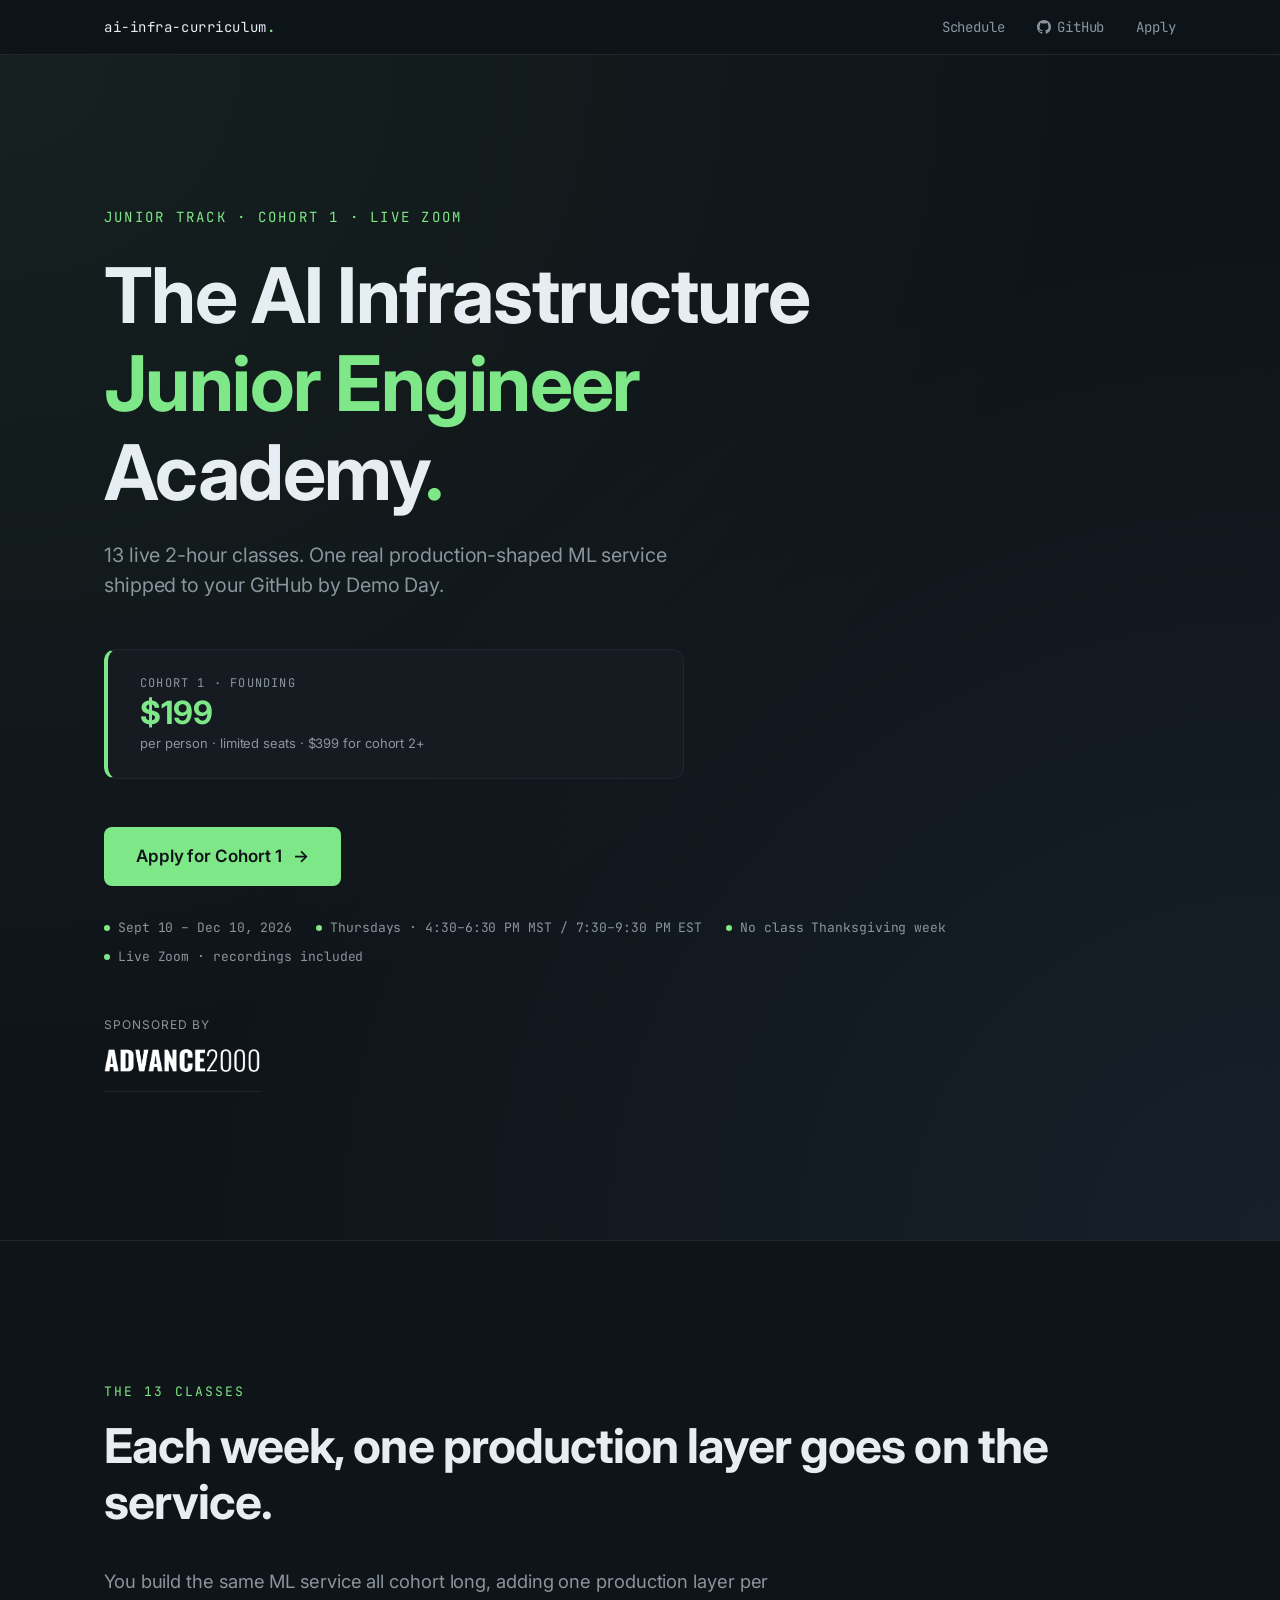
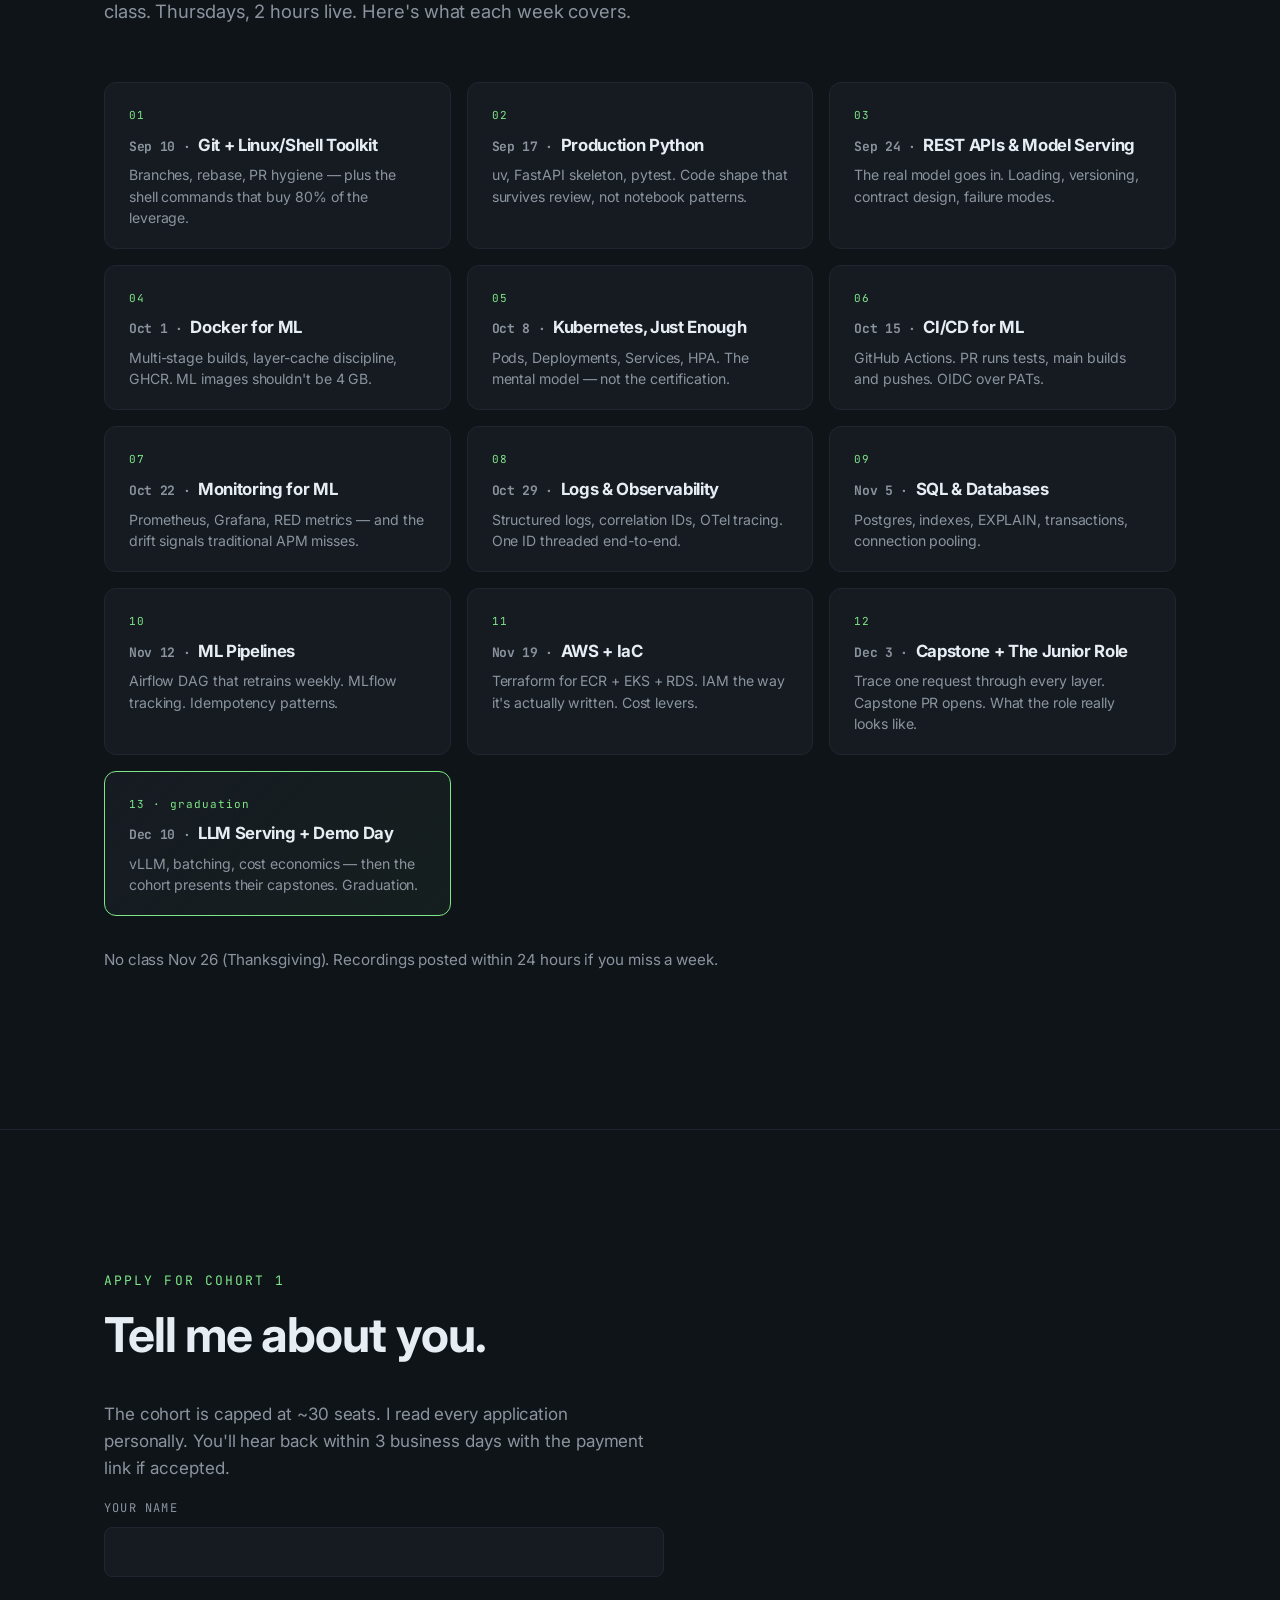
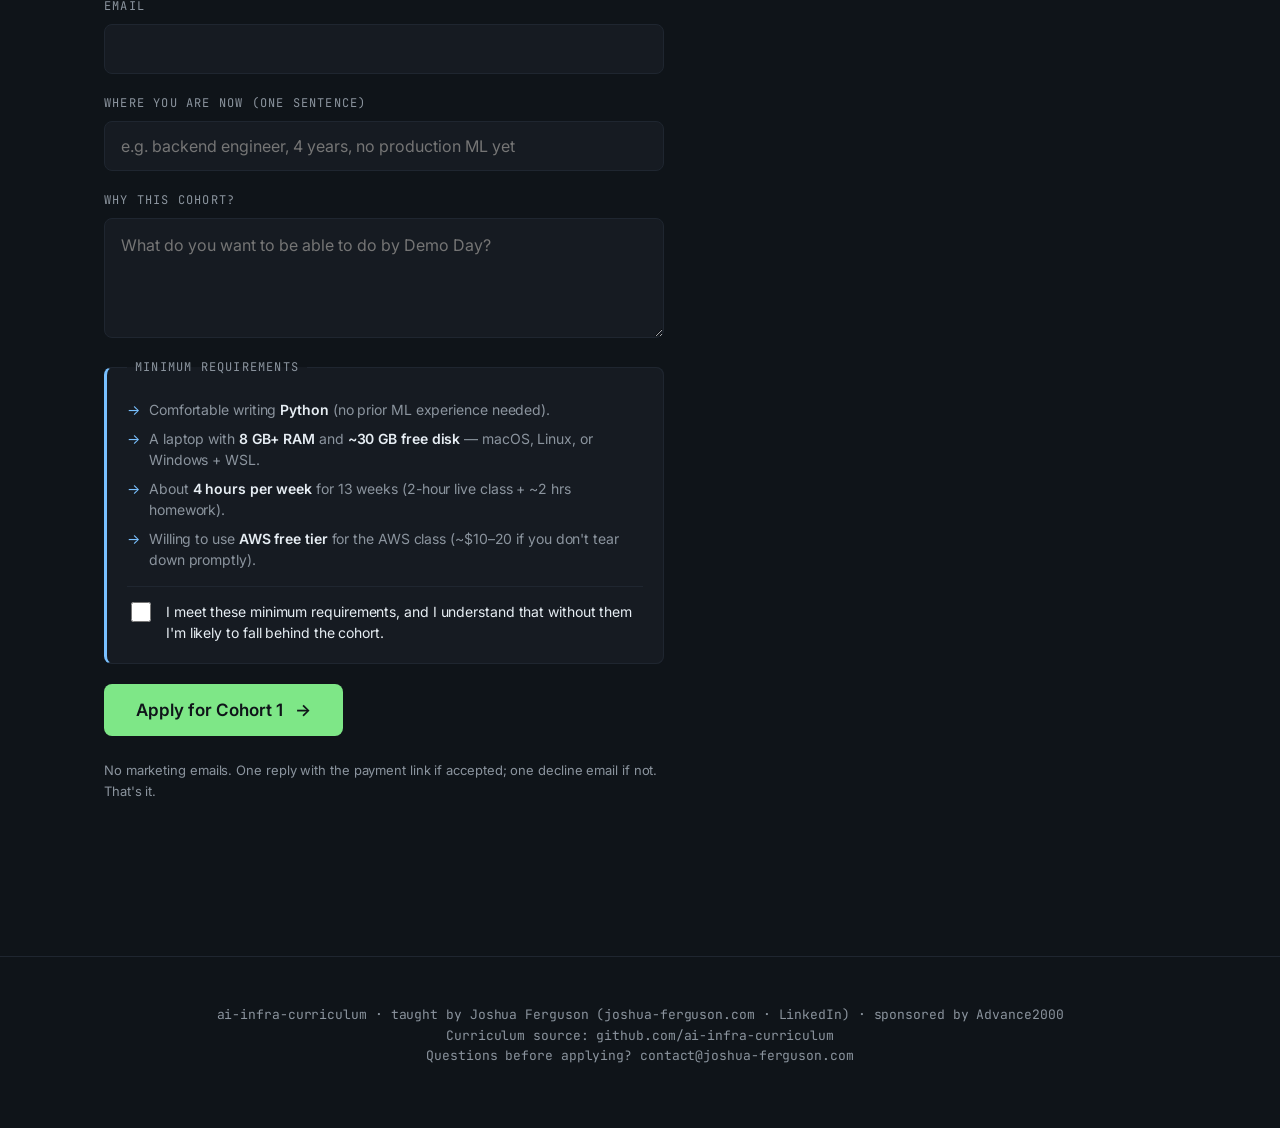
==== index.html @ 1ce3f4ba "feat(site): dedicate the site to Cohort 1 — 13 classes, Advance2000 sponsorship The cohort changed s" ====
<!doctype html>
<html lang="en">
<head>
<meta charset="utf-8">
<meta name="viewport" content="width=device-width, initial-scale=1">
<title>AI Infrastructure Academy — Junior Track — 13-class live cohort</title>
<meta name="description" content="13 live 2-hour classes, Sept 10 – Dec 10, 2026. Ship a real production-shaped ML service. Sponsored by Advance2000. $199 per person.">
<meta property="og:title" content="AI Infrastructure Academy — Junior Track">
<meta property="og:description" content="13 live 2-hour classes, Thursdays Sept 10 – Dec 10, 2026. One real production-shaped ML service shipped by Demo Day. Sponsored by Advance2000. $199.">
<meta property="og:type" content="website">
<meta name="twitter:card" content="summary_large_image">
<link rel="preconnect" href="https://fonts.googleapis.com">
<link rel="preconnect" href="https://fonts.gstatic.com" crossorigin>
<link rel="stylesheet" href="https://fonts.googleapis.com/css2?family=Inter:wght@400;500;600;700&family=JetBrains+Mono:wght@400;500&display=swap">
<link rel="stylesheet" href="styles.css">
</head>
<body>

<nav class="nav" aria-label="Main navigation">
  <div class="nav__inner">
    <a class="nav__brand" href="/">ai-infra-curriculum<strong>.</strong></a>
    <div class="nav__links">
      <a href="#curriculum">Schedule</a>
      <a class="nav__github" href="https://github.com/ai-infra-curriculum" target="_blank" rel="noopener" aria-label="AI Infrastructure Curriculum on GitHub">
        <svg viewBox="0 0 16 16" width="14" height="14" fill="currentColor" aria-hidden="true"><path d="M8 0C3.58 0 0 3.58 0 8c0 3.54 2.29 6.53 5.47 7.59.4.07.55-.17.55-.38 0-.19-.01-.82-.01-1.49-2.01.37-2.53-.49-2.69-.94-.09-.23-.48-.94-.82-1.13-.28-.15-.68-.52-.01-.53.63-.01 1.08.58 1.23.82.72 1.21 1.87.87 2.33.66.07-.52.28-.87.51-1.07-1.78-.2-3.64-.89-3.64-3.95 0-.87.31-1.59.82-2.15-.08-.2-.36-1.02.08-2.12 0 0 .67-.21 2.2.82.64-.18 1.32-.27 2-.27.68 0 1.36.09 2 .27 1.53-1.04 2.2-.82 2.2-.82.44 1.1.16 1.92.08 2.12.51.56.82 1.27.82 2.15 0 3.07-1.87 3.75-3.65 3.95.29.25.54.73.54 1.48 0 1.07-.01 1.93-.01 2.2 0 .21.15.46.55.38A8.013 8.013 0 0 0 16 8c0-4.42-3.58-8-8-8z"/></svg>
        GitHub
      </a>
      <a href="#apply">Apply</a>
    </div>
  </div>
</nav>

<main>

<!-- HERO -->
<header class="hero">
  <div class="wrap">
    <div class="hero__eyebrow">Junior Track · Cohort 1 · Live Zoom</div>
    <h1>The AI&nbsp;Infrastructure <span class="accent">Junior&nbsp;Engineer</span> Academy<span class="period">.</span></h1>
    <p class="hero__sub">
      13 live 2-hour classes. One real production-shaped ML service shipped to your
      GitHub by Demo Day.
    </p>

    <div class="hero__price">
      <div>
        <span class="label">Cohort 1 · Founding</span>
        <span class="amount founding">$199</span>
        <span class="note">per person · limited seats · $399 for cohort 2+</span>
      </div>
    </div>

    <a href="#apply" class="hero__cta">
      Apply for Cohort 1
      <span class="arrow">→</span>
    </a>

    <div class="hero__meta">
      <span><span class="dot"></span>Sept 10 – Dec 10, 2026</span>
      <span><span class="dot"></span>Thursdays · 4:30–6:30 PM MST / 7:30–9:30 PM EST</span>
      <span><span class="dot"></span>No class Thanksgiving week</span>
      <span><span class="dot"></span>Live Zoom · recordings included</span>
    </div>

    <p style="margin-top: 48px;">
      <span style="display: block; color: var(--c-ink-dim); font-size: 12px; letter-spacing: 0.08em; text-transform: uppercase; margin-bottom: 12px;">Sponsored by</span>
      <a href="https://www.advance2000.com/" target="_blank" rel="noopener" aria-label="Advance2000">
        <img src="assets/advance2000-logo-white.png" alt="Advance2000" width="217" height="56" loading="eager" style="height: 40px; width: auto;">
      </a>
    </p>
  </div>
</header>

<!-- SCHEDULE / CURRICULUM TEASER -->
<section class="curriculum" id="curriculum">
  <div class="wrap">
    <div class="section__eyebrow">The 13 classes</div>
    <h2>Each week, one production layer goes on the service.</h2>
    <p class="section__lede">
      You build the same ML service all cohort long, adding one production layer per
      class. Thursdays, 2 hours live. Here's what each week covers.
    </p>

    <div class="curriculum__grid">
      <article class="session">
        <h3><span style="color: var(--c-ink-dim); font-family: var(--f-mono); font-size: 13px;">Sep 10 · </span>Git + Linux/Shell Toolkit</h3>
        <p>Branches, rebase, PR hygiene — plus the shell commands that buy 80% of the leverage.</p>
      </article>
      <article class="session">
        <h3><span style="color: var(--c-ink-dim); font-family: var(--f-mono); font-size: 13px;">Sep 17 · </span>Production Python</h3>
        <p>uv, FastAPI skeleton, pytest. Code shape that survives review, not notebook patterns.</p>
      </article>
      <article class="session">
        <h3><span style="color: var(--c-ink-dim); font-family: var(--f-mono); font-size: 13px;">Sep 24 · </span>REST APIs &amp; Model Serving</h3>
        <p>The real model goes in. Loading, versioning, contract design, failure modes.</p>
      </article>
      <article class="session">
        <h3><span style="color: var(--c-ink-dim); font-family: var(--f-mono); font-size: 13px;">Oct 1 · </span>Docker for ML</h3>
        <p>Multi-stage builds, layer-cache discipline, GHCR. ML images shouldn't be 4 GB.</p>
      </article>
      <article class="session">
        <h3><span style="color: var(--c-ink-dim); font-family: var(--f-mono); font-size: 13px;">Oct 8 · </span>Kubernetes, Just Enough</h3>
        <p>Pods, Deployments, Services, HPA. The mental model — not the certification.</p>
      </article>
      <article class="session">
        <h3><span style="color: var(--c-ink-dim); font-family: var(--f-mono); font-size: 13px;">Oct 15 · </span>CI/CD for ML</h3>
        <p>GitHub Actions. PR runs tests, main builds and pushes. OIDC over PATs.</p>
      </article>
      <article class="session">
        <h3><span style="color: var(--c-ink-dim); font-family: var(--f-mono); font-size: 13px;">Oct 22 · </span>Monitoring for ML</h3>
        <p>Prometheus, Grafana, RED metrics — and the drift signals traditional APM misses.</p>
      </article>
      <article class="session">
        <h3><span style="color: var(--c-ink-dim); font-family: var(--f-mono); font-size: 13px;">Oct 29 · </span>Logs &amp; Observability</h3>
        <p>Structured logs, correlation IDs, OTel tracing. One ID threaded end-to-end.</p>
      </article>
      <article class="session">
        <h3><span style="color: var(--c-ink-dim); font-family: var(--f-mono); font-size: 13px;">Nov 5 · </span>SQL &amp; Databases</h3>
        <p>Postgres, indexes, EXPLAIN, transactions, connection pooling.</p>
      </article>
      <article class="session">
        <h3><span style="color: var(--c-ink-dim); font-family: var(--f-mono); font-size: 13px;">Nov 12 · </span>ML Pipelines</h3>
        <p>Airflow DAG that retrains weekly. MLflow tracking. Idempotency patterns.</p>
      </article>
      <article class="session">
        <h3><span style="color: var(--c-ink-dim); font-family: var(--f-mono); font-size: 13px;">Nov 19 · </span>AWS + IaC</h3>
        <p>Terraform for ECR + EKS + RDS. IAM the way it's actually written. Cost levers.</p>
      </article>
      <article class="session">
        <h3><span style="color: var(--c-ink-dim); font-family: var(--f-mono); font-size: 13px;">Dec 3 · </span>Capstone + The Junior Role</h3>
        <p>Trace one request through every layer. Capstone PR opens. What the role really looks like.</p>
      </article>
      <article class="session demo-day">
        <h3><span style="color: var(--c-ink-dim); font-family: var(--f-mono); font-size: 13px;">Dec 10 · </span>LLM Serving + Demo Day</h3>
        <p>vLLM, batching, cost economics — then the cohort presents their capstones. Graduation.</p>
      </article>
    </div>

    <p style="color: var(--c-ink-dim); font-size: 0.95rem; margin-top: 32px;">
      No class Nov 26 (Thanksgiving). Recordings posted within 24 hours if you miss a week.
    </p>
  </div>
</section>

<!-- APPLY / FORM -->
<section class="apply" id="apply">
  <div class="wrap">
    <div class="apply__wrap">
      <div class="section__eyebrow">Apply for Cohort 1</div>
      <h2>Tell me about you.</h2>
      <p style="color: var(--c-ink-dim); max-width: 50ch;">
        The cohort is capped at ~30 seats. I read every application personally. You'll hear back
        within 3 business days with the payment link if accepted.
      </p>

      <!--
        Submissions are collected via Formspree (form id: xrewzpay).
        They email contact@joshua-ferguson.com and appear in the Formspree
        dashboard. The script at the bottom of this page submits via AJAX so
        the applicant stays on the page and sees an inline confirmation.
        To repoint: change the form id in the action below (the part after /f/).
      -->
      <form class="form" id="apply-form"
            method="POST"
            action="https://formspree.io/f/xrewzpay"
            novalidate>
        <div class="form__group">
          <label for="name">Your name</label>
          <input type="text" id="name" name="name" required autocomplete="name">
        </div>

        <div class="form__group">
          <label for="email">Email</label>
          <input type="email" id="email" name="email" required autocomplete="email">
        </div>

        <div class="form__group">
          <label for="background">Where you are now (one sentence)</label>
          <input type="text" id="background" name="background" placeholder="e.g. backend engineer, 4 years, no production ML yet">
        </div>

        <div class="form__group">
          <label for="why">Why this cohort?</label>
          <textarea id="why" name="why" placeholder="What do you want to be able to do by Demo Day?" required></textarea>
        </div>

        <fieldset class="form__reqs">
          <legend>Minimum requirements</legend>
          <ul class="form__reqs-list">
            <li>Comfortable writing <strong>Python</strong> (no prior ML experience needed).</li>
            <li>A laptop with <strong>8&nbsp;GB+ RAM</strong> and <strong>~30&nbsp;GB free disk</strong> — macOS, Linux, or Windows&nbsp;+&nbsp;WSL.</li>
            <li>About <strong>4&nbsp;hours per week</strong> for 13 weeks (2-hour live class + ~2&nbsp;hrs homework).</li>
            <li>Willing to use <strong>AWS free tier</strong> for the AWS class (~$10–20 if you don't tear down promptly).</li>
          </ul>
          <label class="form__check" for="requirements_ack">
            <input type="checkbox" id="requirements_ack" name="requirements_ack" value="Yes — meets minimum requirements" required>
            <span>I meet these minimum requirements, and I understand that without them I'm
            likely to fall behind the cohort.</span>
          </label>
        </fieldset>

        <!-- Subject line for the notification email Formspree sends you -->
        <input type="hidden" name="_subject" value="New Cohort 1 application — ai-infra-curriculum">
        <!-- Honeypot: bots fill this; humans never see it. Formspree drops _gotcha hits. -->
        <input type="text" name="_gotcha" tabindex="-1" autocomplete="off" aria-hidden="true" class="form__hp">

        <button type="submit" id="apply-submit">
          Apply for Cohort 1
          <span class="arrow">→</span>
        </button>

        <p class="form__status" id="apply-status" role="status" aria-live="polite" hidden></p>

        <p class="form__note">
          No marketing emails. One reply with the payment link if accepted; one decline
          email if not. That's it.
        </p>
      </form>
    </div>
  </div>
</section>

</main>

<script>
  // Progressive enhancement: submit the application via fetch so the
  // applicant stays on the page. If JS is disabled, the form falls back
  // to a normal POST to Formspree (which renders its own thank-you page).
  (function () {
    var form = document.getElementById('apply-form');
    if (!form) return;

    var btn = document.getElementById('apply-submit');
    var status = document.getElementById('apply-status');
    var btnLabel = btn.firstChild; // the "Apply for Cohort 1" text node

    function showStatus(message, kind) {
      status.textContent = message;
      status.hidden = false;
      status.classList.remove('form__status--ok', 'form__status--err');
      status.classList.add(kind === 'ok' ? 'form__status--ok' : 'form__status--err');
    }

    form.addEventListener('submit', function (event) {
      // Guard against shipping with the placeholder still in place.
      if (form.action.indexOf('FORMSPREE_FORM_ID') !== -1) {
        event.preventDefault();
        showStatus('Form not configured yet — set the Formspree form ID.', 'err');
        return;
      }

      // The form carries `novalidate`, so the browser won't block invalid
      // submits on its own — we must stop them and surface the messages.
      if (!form.checkValidity()) {
        event.preventDefault();
        form.reportValidity();
        return;
      }

      event.preventDefault();
      btn.disabled = true;
      btnLabel.nodeValue = 'Sending… ';

      fetch(form.action, {
        method: 'POST',
        body: new FormData(form),
        headers: { Accept: 'application/json' }
      })
        .then(function (response) {
          if (response.ok) {
            form.reset();
            showStatus(
              'Got it — your application is in. You’ll hear back within 3 business days.',
              'ok'
            );
            btn.hidden = true;
          } else {
            return response.json().then(function (data) {
              var msg = (data && data.errors && data.errors.length)
                ? data.errors.map(function (e) { return e.message; }).join(', ')
                : 'Something went wrong. Email contact@joshua-ferguson.com instead.';
              showStatus(msg, 'err');
              btn.disabled = false;
              btnLabel.nodeValue = 'Apply for Cohort 1 ';
            });
          }
        })
        .catch(function () {
          showStatus(
            'Network error — please try again, or email contact@joshua-ferguson.com.',
            'err'
          );
          btn.disabled = false;
          btnLabel.nodeValue = 'Apply for Cohort 1 ';
        });
    });
  })();
</script>

<footer>
  <div class="wrap">
    <p>
      ai-infra-curriculum · taught by <a href="https://github.com/JoshuaAFerguson">Joshua Ferguson</a>
      (<a href="https://joshua-ferguson.com">joshua-ferguson.com</a> · <a href="https://www.linkedin.com/in/joshuaaferguson/">LinkedIn</a>)
      · sponsored by <a href="https://www.advance2000.com/" target="_blank" rel="noopener">Advance2000</a><br>
      Curriculum source: <a href="https://github.com/ai-infra-curriculum">github.com/ai-infra-curriculum</a><br>
      Questions before applying? <a href="mailto:contact@joshua-ferguson.com">contact@joshua-ferguson.com</a>
    </p>
  </div>
</footer>

</body>
</html>
---- styles.css ----
/* AI Infrastructure Academy landing page
   Dark editorial — palette/typography mirrors the slide theme. */

:root {
  --c-bg:        #0f1419;
  --c-bg-2:      #0b0f13;
  --c-surface:   #161b22;
  --c-surface-2: #1f2630;
  --c-ink:       #e6edf3;
  --c-ink-dim:   #8b949e;
  --c-accent:    #7ee787;
  --c-accent-2:  #79c0ff;
  --c-warn:      #f0883e;
  --c-rule:      #1f2630;

  --f-display: 'Inter', 'SF Pro Display', system-ui, sans-serif;
  --f-body:    'Inter', 'SF Pro Text', system-ui, sans-serif;
  --f-mono:    'JetBrains Mono', 'SF Mono', Menlo, monospace;

  --container: 1120px;
  --space-section: clamp(5rem, 4rem + 6vw, 9rem);
  --radius: 12px;
}

* {
  box-sizing: border-box;
}

html {
  scroll-behavior: smooth;
}

body {
  margin: 0;
  background: var(--c-bg);
  color: var(--c-ink);
  font-family: var(--f-body);
  font-size: 17px;
  line-height: 1.6;
  letter-spacing: -0.005em;
  -webkit-font-smoothing: antialiased;
  text-rendering: optimizeLegibility;
}

.wrap {
  max-width: var(--container);
  margin: 0 auto;
  padding: 0 24px;
}

a {
  color: var(--c-accent-2);
  text-decoration: none;
  border-bottom: 1px solid var(--c-rule);
  transition: border-color 150ms ease;
}

a:hover { border-color: var(--c-accent-2); }

h1, h2, h3, h4 {
  font-family: var(--f-display);
  font-weight: 700;
  letter-spacing: -0.02em;
  line-height: 1.15;
  margin: 0 0 .6em;
}

h1 { font-size: clamp(2.8rem, 1.8rem + 4vw, 4.8rem); }
h2 { font-size: clamp(2rem, 1.4rem + 2vw, 3rem); margin-bottom: .8em; }
h3 { font-size: 1.4rem; color: var(--c-accent-2); }
h4 { font-size: 1rem; color: var(--c-ink-dim); text-transform: uppercase; letter-spacing: 0.1em; }

p { margin: 0 0 1em; }

strong { color: var(--c-accent); font-weight: 600; }

code, kbd {
  font-family: var(--f-mono);
  background: var(--c-surface-2);
  color: var(--c-accent);
  padding: 1px 6px;
  border-radius: 4px;
  font-size: 0.92em;
}

/* ---------- NAV ---------- */

.nav {
  position: sticky;
  top: 0;
  z-index: 10;
  background: rgba(15, 20, 25, 0.85);
  backdrop-filter: saturate(140%) blur(10px);
  -webkit-backdrop-filter: saturate(140%) blur(10px);
  border-bottom: 1px solid var(--c-rule);
}

.nav__inner {
  display: flex;
  align-items: center;
  justify-content: space-between;
  padding: 16px 24px;
  max-width: var(--container);
  margin: 0 auto;
}

.nav__brand {
  font-family: var(--f-mono);
  font-size: 14px;
  letter-spacing: 0.04em;
  color: var(--c-ink);
  border: none;
}

.nav__brand strong { color: var(--c-accent); }

.nav__links {
  display: flex;
  gap: 32px;
  font-size: 14px;
  font-family: var(--f-mono);
}

.nav__links a {
  color: var(--c-ink-dim);
  border: none;
}

.nav__links a:hover { color: var(--c-ink); }

.nav__github {
  display: inline-flex;
  align-items: center;
  gap: 6px;
}

.nav__github svg {
  transition: transform 150ms ease-out;
}

.nav__github:hover svg {
  transform: translateY(-1px);
}

@media (max-width: 720px) {
  .nav__links { display: none; }
}

/* ---------- HERO ---------- */

.hero {
  position: relative;
  padding: clamp(5rem, 3rem + 8vw, 10rem) 0 clamp(4rem, 2rem + 8vw, 8rem);
  background:
    radial-gradient(ellipse at top left,  rgba(126, 231, 135, 0.06), transparent 60%),
    radial-gradient(ellipse at bottom right, rgba(121, 192, 255, 0.07), transparent 60%),
    var(--c-bg);
  overflow: hidden;
}

.hero__eyebrow {
  font-family: var(--f-mono);
  color: var(--c-accent);
  font-size: 14px;
  letter-spacing: 0.16em;
  text-transform: uppercase;
  margin-bottom: 24px;
}

.hero h1 {
  max-width: 17ch;
  margin-bottom: 24px;
}

.hero h1 .period { color: var(--c-accent); }
.hero h1 .accent { color: var(--c-accent); }

.hero__sub {
  font-size: clamp(1.1rem, 1rem + 0.3vw, 1.3rem);
  color: var(--c-ink-dim);
  max-width: 50ch;
  margin-bottom: 48px;
  line-height: 1.5;
}

.hero__price {
  display: flex;
  flex-wrap: wrap;
  gap: 18px 40px;
  margin-bottom: 48px;
  padding: 24px 32px;
  background: var(--c-surface);
  border: 1px solid var(--c-rule);
  border-left: 4px solid var(--c-accent);
  border-radius: var(--radius);
  max-width: 580px;
}

.hero__price div {
  display: flex;
  flex-direction: column;
  gap: 4px;
}

.hero__price .label {
  font-family: var(--f-mono);
  font-size: 12px;
  text-transform: uppercase;
  letter-spacing: 0.1em;
  color: var(--c-ink-dim);
}

.hero__price .amount {
  font-family: var(--f-display);
  font-size: 32px;
  font-weight: 700;
  color: var(--c-ink);
  line-height: 1;
}

.hero__price .amount.founding { color: var(--c-accent); }

.hero__price .note {
  font-size: 13px;
  color: var(--c-ink-dim);
}

.hero__cta {
  display: inline-flex;
  align-items: center;
  gap: 12px;
  padding: 16px 32px;
  background: var(--c-accent);
  color: var(--c-bg);
  font-family: var(--f-display);
  font-weight: 600;
  font-size: 17px;
  border: none;
  border-radius: 8px;
  cursor: pointer;
  transition: transform 150ms ease, background 150ms ease;
}

.hero__cta:hover {
  background: #95eea1;
  transform: translateY(-1px);
}

.hero__cta .arrow {
  display: inline-block;
  transition: transform 200ms ease;
}

.hero__cta:hover .arrow { transform: translateX(4px); }

.hero__meta {
  display: flex;
  flex-wrap: wrap;
  gap: 8px 24px;
  margin-top: 32px;
  font-family: var(--f-mono);
  font-size: 13px;
  color: var(--c-ink-dim);
}

.hero__meta span { display: inline-flex; align-items: center; gap: 8px; }

.hero__meta .dot {
  width: 6px;
  height: 6px;
  border-radius: 50%;
  background: var(--c-accent);
}

/* ---------- SECTION ---------- */

section {
  padding: var(--space-section) 0;
  border-top: 1px solid var(--c-rule);
}

.section__eyebrow {
  font-family: var(--f-mono);
  font-size: 13px;
  letter-spacing: 0.16em;
  text-transform: uppercase;
  color: var(--c-accent);
  margin-bottom: 16px;
}

.section__lede {
  font-size: 1.15rem;
  color: var(--c-ink-dim);
  max-width: 56ch;
  margin: 0 0 56px;
  line-height: 1.6;
}

/* ---------- WHY ---------- */

.why__grid {
  display: grid;
  grid-template-columns: repeat(auto-fit, minmax(280px, 1fr));
  gap: 32px;
}

.why__item {
  padding: 28px;
  background: var(--c-surface);
  border-radius: var(--radius);
  border: 1px solid var(--c-rule);
}

.why__item h3 {
  margin-bottom: 12px;
  color: var(--c-ink);
  font-size: 1.2rem;
}

.why__item p {
  margin: 0;
  color: var(--c-ink-dim);
  font-size: 0.97rem;
  line-height: 1.55;
}

.why__item .num {
  font-family: var(--f-mono);
  font-size: 11px;
  color: var(--c-accent);
  letter-spacing: 0.1em;
  display: block;
  margin-bottom: 14px;
}

/* ---------- INCLUDED ---------- */

.included {
  background: var(--c-bg-2);
}

.included__grid {
  display: grid;
  grid-template-columns: repeat(auto-fit, minmax(240px, 1fr));
  gap: 20px;
}

.included__card {
  padding: 24px;
  background: var(--c-surface);
  border-radius: var(--radius);
  border: 1px solid var(--c-rule);
  display: flex;
  gap: 16px;
  align-items: flex-start;
}

.included__card .icon {
  width: 36px;
  height: 36px;
  flex-shrink: 0;
  border-radius: 8px;
  background: rgba(126, 231, 135, 0.1);
  color: var(--c-accent);
  display: grid;
  place-items: center;
  font-family: var(--f-mono);
  font-size: 16px;
}

.included__card h3 {
  margin: 0 0 6px;
  font-size: 1rem;
  color: var(--c-ink);
}

.included__card p {
  margin: 0;
  font-size: 0.92rem;
  color: var(--c-ink-dim);
  line-height: 1.5;
}

/* ---------- CURRICULUM ---------- */

.curriculum__grid {
  display: grid;
  grid-template-columns: repeat(auto-fill, minmax(280px, 1fr));
  gap: 16px;
  counter-reset: session;
}

.session {
  position: relative;
  padding: 24px 24px 20px;
  background: var(--c-surface);
  border-radius: var(--radius);
  border: 1px solid var(--c-rule);
  transition: transform 200ms ease, border-color 200ms ease;
}

.session:hover {
  transform: translateY(-2px);
  border-color: var(--c-accent);
}

.session::before {
  counter-increment: session;
  content: counter(session, decimal-leading-zero);
  font-family: var(--f-mono);
  font-size: 11px;
  letter-spacing: 0.1em;
  color: var(--c-accent);
  display: block;
  margin-bottom: 10px;
}

.session h3 {
  font-size: 1.05rem;
  color: var(--c-ink);
  margin-bottom: 8px;
  line-height: 1.3;
}

.session p {
  font-size: 0.88rem;
  color: var(--c-ink-dim);
  margin: 0;
  line-height: 1.5;
}

.session.demo-day {
  background: linear-gradient(135deg, var(--c-surface), rgba(126, 231, 135, 0.05));
  border-color: var(--c-accent);
}

.session.demo-day::before { content: '13 · graduation'; }

/* ---------- PRICING ---------- */

.pricing__grid {
  display: grid;
  grid-template-columns: repeat(2, 1fr);
  gap: 24px;
  margin-top: 8px;
}

@media (max-width: 720px) {
  .pricing__grid { grid-template-columns: 1fr; }
}

.tier {
  padding: 36px 32px;
  background: var(--c-surface);
  border-radius: var(--radius);
  border: 1px solid var(--c-rule);
  display: flex;
  flex-direction: column;
}

.tier.founding {
  background: linear-gradient(180deg, var(--c-surface), rgba(126, 231, 135, 0.04));
  border-color: var(--c-accent);
  position: relative;
}

.tier.founding::after {
  content: 'Cohort 1';
  position: absolute;
  top: 16px;
  right: 16px;
  font-family: var(--f-mono);
  font-size: 11px;
  letter-spacing: 0.1em;
  background: var(--c-accent);
  color: var(--c-bg);
  padding: 4px 10px;
  border-radius: 20px;
}

.tier h3 {
  color: var(--c-ink);
  font-size: 1.3rem;
  margin-bottom: 8px;
}

.tier__price {
  font-family: var(--f-display);
  font-size: 3rem;
  font-weight: 700;
  margin: 16px 0 4px;
  color: var(--c-ink);
  line-height: 1;
}

.tier.founding .tier__price { color: var(--c-accent); }

.tier__hourly {
  font-family: var(--f-mono);
  font-size: 13px;
  color: var(--c-ink-dim);
  margin-bottom: 24px;
}

.tier ul {
  list-style: none;
  padding: 0;
  margin: 0 0 32px;
  flex: 1;
}

.tier li {
  position: relative;
  padding-left: 28px;
  margin-bottom: 12px;
  font-size: 0.95rem;
  color: var(--c-ink-dim);
}

.tier li::before {
  content: '✓';
  position: absolute;
  left: 0;
  color: var(--c-accent);
  font-weight: 700;
}

/* ---------- FOR TEAMS / B2B ---------- */

/* Slim callout on the consumer page that links to teams.html */
.teams-callout__inner {
  display: flex;
  align-items: center;
  justify-content: space-between;
  gap: 32px;
  padding: 32px;
  background: var(--c-surface);
  border: 1px solid var(--c-rule);
  border-left: 4px solid var(--c-accent-2);
  border-radius: var(--radius);
}

/* First-cohort callout: green accent to signal it's live */
.cohort-callout .teams-callout__inner {
  border-left-color: var(--c-accent);
}

.teams-callout__copy h2 {
  margin: 4px 0 8px;
}

.teams-callout__copy p {
  color: var(--c-ink-dim);
  max-width: 56ch;
  margin: 0;
}

.teams-callout__inner .hero__cta {
  flex: 0 0 auto;
}

@media (max-width: 720px) {
  .teams-callout__inner {
    flex-direction: column;
    align-items: flex-start;
    gap: 20px;
  }
}

.teams__grid {
  display: grid;
  grid-template-columns: repeat(auto-fit, minmax(260px, 1fr));
  gap: 24px;
  margin-top: 8px;
}

.tier.team-featured {
  border-color: var(--c-accent-2);
  border-left: 4px solid var(--c-accent-2);
  position: relative;
}

.tier__flag {
  position: absolute;
  top: -11px;
  left: 32px;
  font-family: var(--f-mono);
  font-size: 11px;
  text-transform: uppercase;
  letter-spacing: 0.1em;
  color: var(--c-bg);
  background: var(--c-accent-2);
  padding: 3px 10px;
  border-radius: 6px;
}

.tier__price--quote {
  font-size: 1.9rem;
  font-family: var(--f-mono);
  text-transform: uppercase;
  letter-spacing: 0.03em;
  color: var(--c-accent-2);
}

.teams__note {
  margin-top: 28px;
  padding: 18px 22px;
  border-left: 3px solid var(--c-accent);
  background: var(--c-surface);
  border-radius: 8px;
  color: var(--c-ink-dim);
  font-size: 14px;
  line-height: 1.6;
  max-width: 72ch;
}

/* ---------- LADDER GROUPS + ROLE PAGES ---------- */

.ladder__groups {
  display: flex;
  flex-direction: column;
  gap: 40px;
  margin-top: 8px;
}

.ladder__group-title {
  font-family: var(--f-mono);
  font-size: 13px;
  text-transform: uppercase;
  letter-spacing: 0.12em;
  color: var(--c-ink-dim);
  margin: 0 0 16px;
}

/* Rung cards are links on the hub page */
a.rung {
  text-decoration: none;
  color: inherit;
  border: 1px solid var(--c-rule);
  transition: transform 150ms ease, border-color 150ms ease;
}

a.rung:hover {
  border-color: var(--c-accent-2);
  transform: translateY(-2px);
}

.rung--dev .rung__status {
  color: var(--c-warn);
}

.badge-dev {
  color: var(--c-warn);
  font-weight: 600;
}

/* Role page: repo links + crosssell */
.role-links {
  display: flex;
  flex-wrap: wrap;
  gap: 14px;
  margin-top: 28px;
}

.role-links a {
  display: inline-flex;
  align-items: center;
  gap: 8px;
  padding: 12px 18px;
  border: 1px solid var(--c-rule);
  border-radius: 8px;
  color: var(--c-ink);
  font-family: var(--f-mono);
  font-size: 14px;
  transition: border-color 150ms ease;
}

.role-links a:hover {
  border-color: var(--c-accent-2);
}

.role-crosssell {
  margin-top: 28px;
  color: var(--c-ink-dim);
  font-size: 14px;
  line-height: 1.6;
  max-width: 70ch;
}

/* Role waitlist form (email + submit) */
.waitlist {
  display: flex;
  flex-wrap: wrap;
  gap: 12px;
  margin-top: 24px;
  max-width: 520px;
}

.waitlist input[type="email"] {
  flex: 1 1 220px;
  background: var(--c-surface);
  border: 1px solid var(--c-rule);
  border-radius: 8px;
  padding: 14px 16px;
  font-family: var(--f-body);
  font-size: 16px;
  color: var(--c-ink);
  transition: border-color 150ms ease;
}

.waitlist input[type="email"]:focus {
  outline: none;
  border-color: var(--c-accent);
}

.waitlist button {
  flex: 0 0 auto;
  display: inline-flex;
  align-items: center;
  gap: 10px;
  padding: 14px 24px;
  background: var(--c-accent);
  color: var(--c-bg);
  font-family: var(--f-display);
  font-weight: 600;
  font-size: 16px;
  border: none;
  border-radius: 8px;
  cursor: pointer;
  transition: transform 150ms ease, background 150ms ease;
}

.waitlist button:hover {
  background: #95eea1;
  transform: translateY(-1px);
}

.waitlist button:disabled {
  opacity: 0.7;
  cursor: progress;
  transform: none;
}

.waitlist__status {
  max-width: 520px;
}

.sr-only {
  position: absolute;
  width: 1px;
  height: 1px;
  padding: 0;
  margin: -1px;
  overflow: hidden;
  clip: rect(0, 0, 0, 0);
  white-space: nowrap;
  border: 0;
}

/* ---------- FAQ ---------- */

.faq {
  background: var(--c-bg-2);
}

.faq__list {
  max-width: 800px;
}

.faq details {
  border-bottom: 1px solid var(--c-rule);
  padding: 24px 0;
}

.faq summary {
  cursor: pointer;
  font-family: var(--f-display);
  font-weight: 600;
  font-size: 1.15rem;
  color: var(--c-ink);
  list-style: none;
  display: flex;
  justify-content: space-between;
  align-items: center;
  gap: 24px;
}

.faq summary::-webkit-details-marker { display: none; }

.faq summary::after {
  content: '+';
  font-family: var(--f-mono);
  color: var(--c-accent);
  font-size: 28px;
  font-weight: 300;
  transition: transform 200ms ease;
  flex-shrink: 0;
}

.faq details[open] summary::after {
  content: '−';
  transform: rotate(0deg);
}

.faq details > div {
  padding-top: 16px;
  color: var(--c-ink-dim);
  line-height: 1.65;
}

.faq details > div p:last-child { margin-bottom: 0; }

/* ---------- APPLY (form) ---------- */

.apply {
  text-align: left;
}

.apply__wrap {
  max-width: 560px;
}

.form {
  display: flex;
  flex-direction: column;
  gap: 20px;
  margin-top: 8px;
}

.form__group {
  display: flex;
  flex-direction: column;
  gap: 8px;
}

.form__group label {
  font-family: var(--f-mono);
  font-size: 12px;
  text-transform: uppercase;
  letter-spacing: 0.1em;
  color: var(--c-ink-dim);
}

.form__group input,
.form__group textarea,
.form__group select {
  background: var(--c-surface);
  border: 1px solid var(--c-rule);
  border-radius: 8px;
  padding: 14px 16px;
  font-family: var(--f-body);
  font-size: 16px;
  color: var(--c-ink);
  transition: border-color 150ms ease;
}

.form__group select {
  appearance: none;
  cursor: pointer;
  background-image: url("data:image/svg+xml,%3Csvg xmlns='http://www.w3.org/2000/svg' width='12' height='8' viewBox='0 0 12 8'%3E%3Cpath fill='%238b949e' d='M6 8 0 0h12z'/%3E%3C/svg%3E");
  background-repeat: no-repeat;
  background-position: right 16px center;
  padding-right: 40px;
}

.form__group input:focus,
.form__group textarea:focus,
.form__group select:focus {
  outline: none;
  border-color: var(--c-accent);
}

.form__group textarea {
  min-height: 120px;
  resize: vertical;
  line-height: 1.5;
}

.form button {
  align-self: flex-start;
  display: inline-flex;
  align-items: center;
  gap: 12px;
  padding: 16px 32px;
  background: var(--c-accent);
  color: var(--c-bg);
  font-family: var(--f-display);
  font-weight: 600;
  font-size: 17px;
  border: none;
  border-radius: 8px;
  cursor: pointer;
  transition: transform 150ms ease, background 150ms ease;
}

.form button:hover {
  background: #95eea1;
  transform: translateY(-1px);
}

.form__note {
  font-size: 13px;
  color: var(--c-ink-dim);
  margin-top: 4px;
}

/* Minimum-requirements panel + acknowledgment checkbox */
.form__reqs {
  border: 1px solid var(--c-rule);
  border-left: 3px solid var(--c-accent-2);
  border-radius: 8px;
  background: var(--c-surface);
  padding: 18px 20px 20px;
  margin: 0;
}

.form__reqs legend {
  font-family: var(--f-mono);
  font-size: 12px;
  text-transform: uppercase;
  letter-spacing: 0.1em;
  color: var(--c-ink-dim);
  padding: 0 8px;
}

.form__reqs-list {
  list-style: none;
  margin: 4px 0 16px;
  padding: 0;
  display: flex;
  flex-direction: column;
  gap: 8px;
}

.form__reqs-list li {
  position: relative;
  padding-left: 22px;
  font-size: 14px;
  line-height: 1.5;
  color: var(--c-ink-dim);
}

.form__reqs-list li::before {
  content: "→";
  position: absolute;
  left: 0;
  color: var(--c-accent-2);
}

.form__reqs-list strong {
  color: var(--c-ink);
  font-weight: 600;
}

.form__check {
  display: flex;
  align-items: flex-start;
  gap: 12px;
  cursor: pointer;
  font-size: 14px;
  line-height: 1.5;
  color: var(--c-ink);
  padding-top: 14px;
  border-top: 1px solid var(--c-rule);
}

.form__check input[type="checkbox"] {
  flex: 0 0 auto;
  width: 20px;
  height: 20px;
  margin-top: 1px;
  accent-color: var(--c-accent);
  cursor: pointer;
}

.form__check input[type="checkbox"]:focus-visible {
  outline: 2px solid var(--c-accent-2);
  outline-offset: 2px;
}

/* Honeypot — kept out of the visual + a11y tree, but reachable by bots */
.form__hp {
  position: absolute;
  left: -9999px;
  width: 1px;
  height: 1px;
  opacity: 0;
  pointer-events: none;
}

.form button:disabled {
  cursor: progress;
  opacity: 0.7;
  transform: none;
}

.form__status {
  font-family: var(--f-mono);
  font-size: 14px;
  line-height: 1.5;
  padding: 12px 16px;
  border-radius: 8px;
  border: 1px solid var(--c-rule);
  margin: 4px 0 0;
}

.form__status--ok {
  color: var(--c-accent);
  border-color: var(--c-accent);
  background: rgba(126, 231, 135, 0.08);
}

.form__status--err {
  color: var(--c-warn);
  border-color: var(--c-warn);
  background: rgba(240, 136, 62, 0.08);
}

/* ---------- ROLE LADDER ---------- */

.ladder {
  background: var(--c-bg-2);
}

.ladder__grid {
  display: grid;
  grid-template-columns: repeat(auto-fit, minmax(280px, 1fr));
  gap: 20px;
}

.rung {
  padding: 28px;
  background: var(--c-surface);
  border-radius: var(--radius);
  border: 1px solid var(--c-rule);
  position: relative;
  display: flex;
  flex-direction: column;
}

.rung__status {
  font-family: var(--f-mono);
  font-size: 11px;
  text-transform: uppercase;
  letter-spacing: 0.1em;
  color: var(--c-ink-dim);
  margin-bottom: 14px;
}

.rung h3 {
  margin-bottom: 10px;
  font-size: 1.15rem;
  color: var(--c-ink);
}

.rung p {
  margin: 0;
  font-size: 0.92rem;
  color: var(--c-ink-dim);
  line-height: 1.55;
}

.rung--live {
  background: linear-gradient(180deg, var(--c-surface), rgba(126, 231, 135, 0.06));
  border-color: var(--c-accent);
}

.rung--live .rung__status {
  color: var(--c-accent);
}

.rung--specialty {
  background: transparent;
  border-style: dashed;
}

/* ---------- CURRICULUM FAMILY (sibling orgs) ---------- */

.curriculum-family {
  margin-top: 56px;
  padding-top: 40px;
  border-top: 1px solid var(--c-rule);
}

.curriculum-family__title {
  font-size: 1.05rem;
  color: var(--c-ink-dim);
  text-transform: uppercase;
  letter-spacing: 0.1em;
  margin-bottom: 12px;
}

.curriculum-family__lede {
  max-width: 60ch;
  color: var(--c-ink-dim);
  margin-bottom: 24px;
}

.curriculum-family__grid {
  display: grid;
  grid-template-columns: repeat(auto-fit, minmax(280px, 1fr));
  gap: 20px;
}

.family-card {
  padding: 24px;
  background: var(--c-surface);
  border: 1px solid var(--c-rule);
  border-radius: var(--radius);
  border-bottom: 1px solid var(--c-rule);
  transition: border-color 0.15s ease, transform 0.15s ease;
}

.family-card:hover {
  border-color: var(--c-accent-2);
  transform: translateY(-2px);
}

.family-card h4 {
  color: var(--c-accent-2);
  text-transform: none;
  letter-spacing: 0;
  font-size: 1.15rem;
  margin-bottom: 8px;
}

.family-card p {
  margin: 0;
  font-size: 0.92rem;
  color: var(--c-ink-dim);
  line-height: 1.55;
}

/* ---------- INSTRUCTOR ---------- */

.instructor {
  display: grid;
  grid-template-columns: minmax(0, 360px) 1fr;
  gap: 48px;
  align-items: start;
}

@media (max-width: 720px) {
  .instructor { grid-template-columns: 1fr; }
}

.instructor__card {
  padding: 28px;
  background: var(--c-surface);
  border-radius: var(--radius);
  border: 1px solid var(--c-rule);
}

.instructor__card .role {
  font-family: var(--f-mono);
  font-size: 12px;
  text-transform: uppercase;
  letter-spacing: 0.1em;
  color: var(--c-accent);
  margin-bottom: 8px;
}

.instructor__card .photo {
  width: 120px;
  height: 120px;
  border-radius: 50%;
  object-fit: cover;
  display: block;
  margin: 0 0 20px;
  border: 2px solid var(--c-rule);
}

.instructor__card h3 {
  color: var(--c-ink);
  margin-bottom: 16px;
}

/* ---------- FOOTER ---------- */

footer {
  border-top: 1px solid var(--c-rule);
  padding: 48px 0;
  text-align: center;
  font-family: var(--f-mono);
  font-size: 13px;
  color: var(--c-ink-dim);
}

footer a {
  color: var(--c-ink-dim);
  border: none;
}

footer a:hover { color: var(--c-ink); }

/* ---------- A11Y ---------- */

@media (prefers-reduced-motion: reduce) {
  *, *::before, *::after {
    animation: none !important;
    transition: none !important;
  }
  html { scroll-behavior: auto; }
}

:focus-visible {
  outline: 2px solid var(--c-accent);
  outline-offset: 3px;
  border-radius: 4px;
}
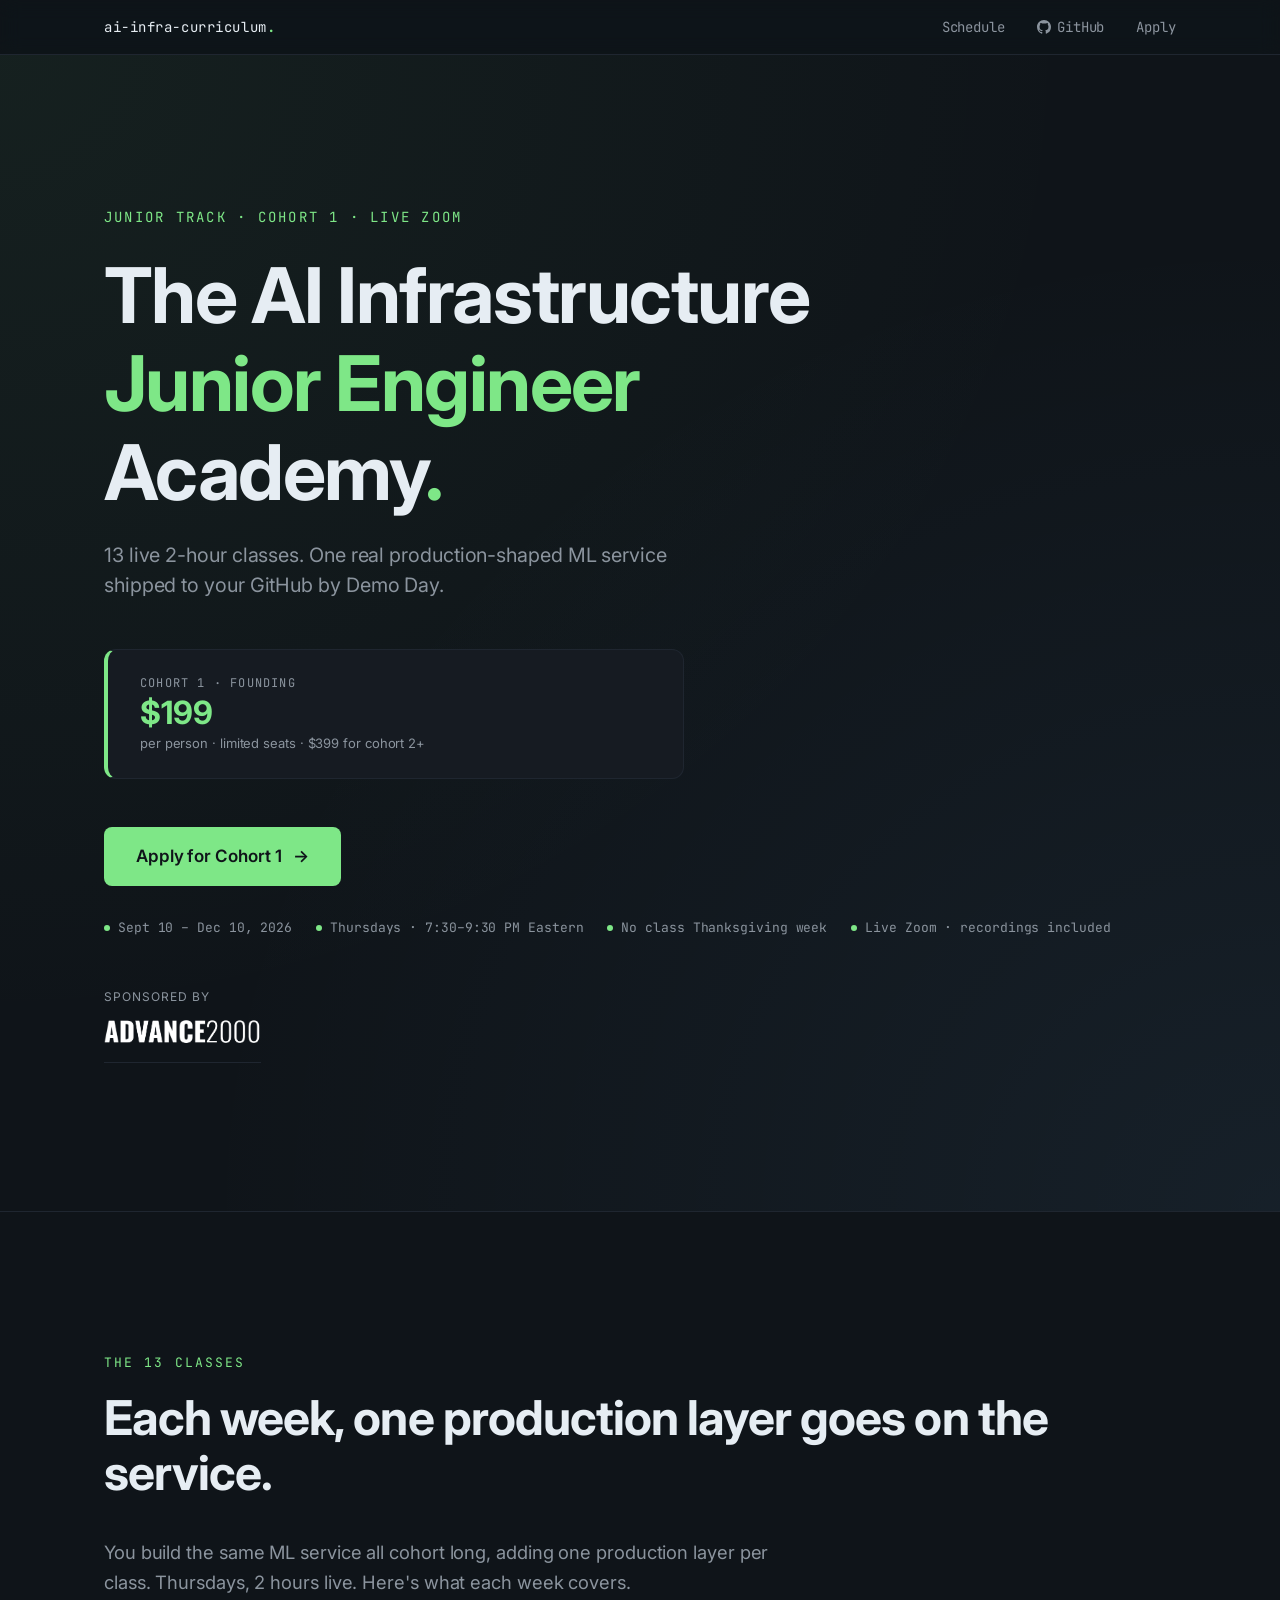
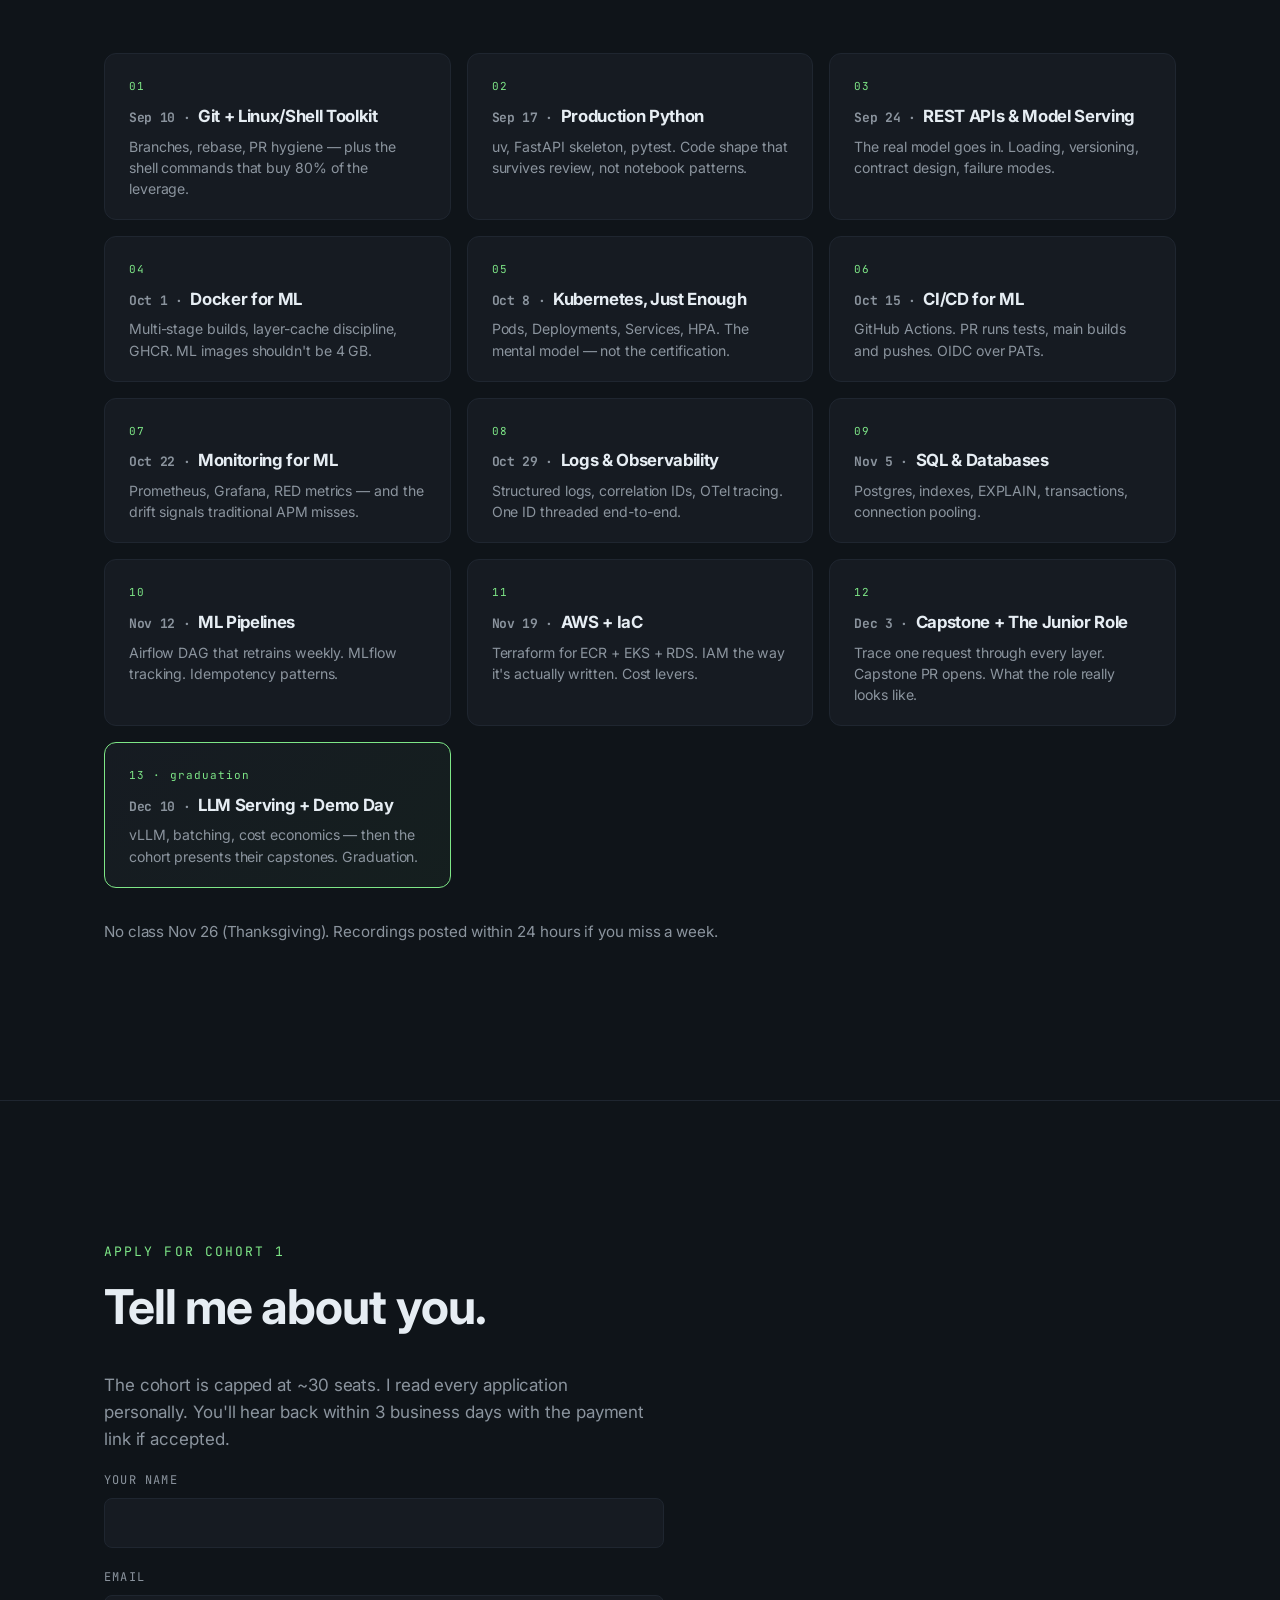
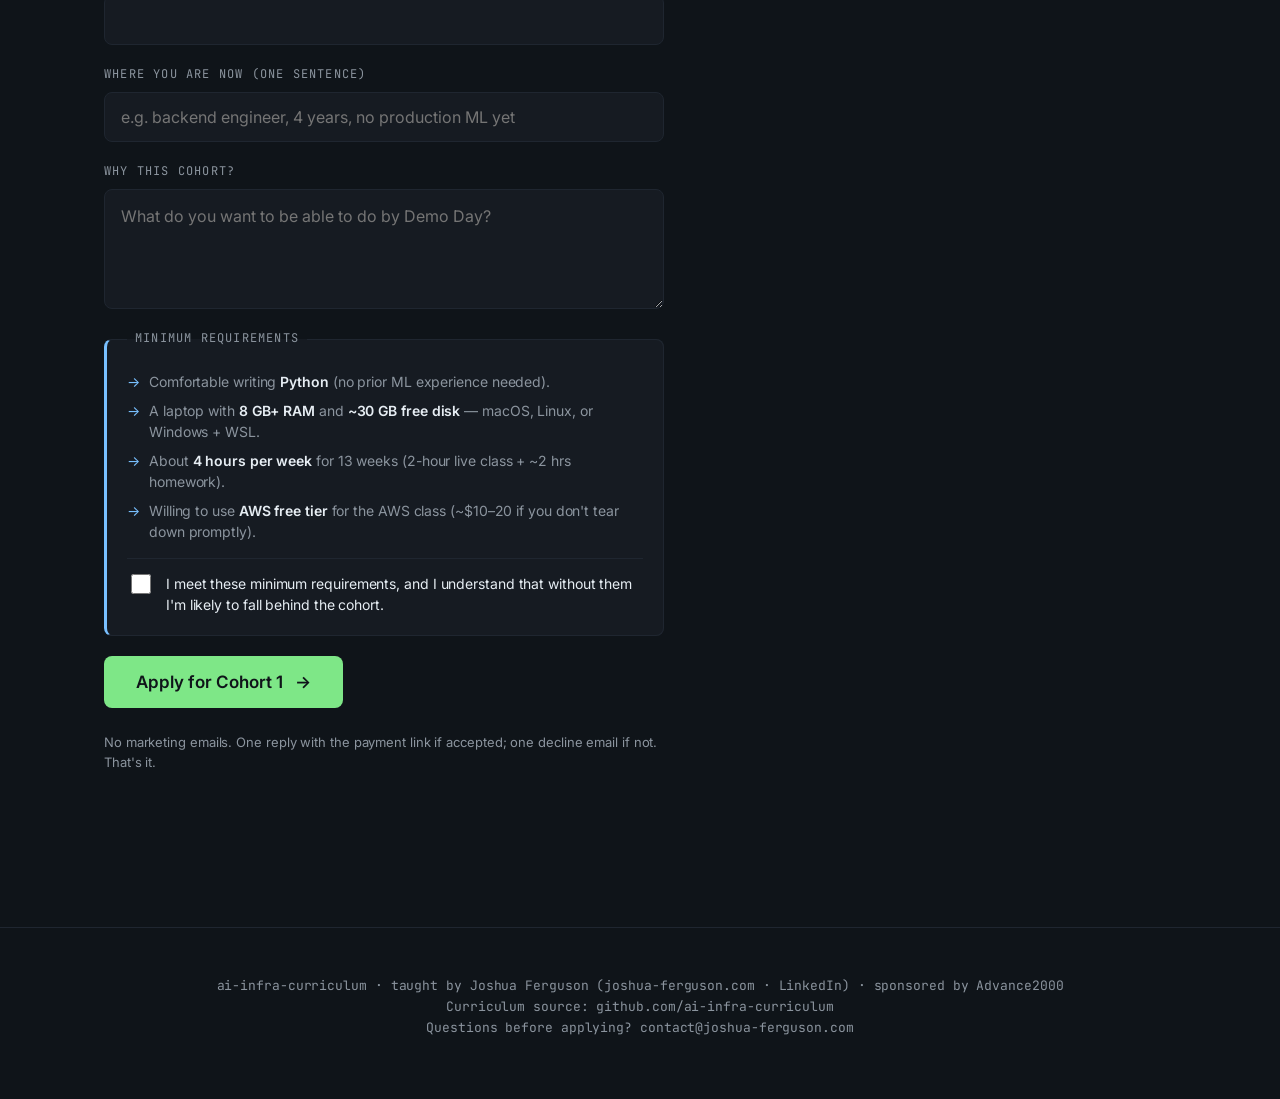
==== commit c970f7e1: "fix: anchor class time to Eastern (7:30-9:30 PM ET) Phoenix has no DST, so a fixed 4:30 PM MST start" ====
--- a/index.html
+++ b/index.html
@@ -57,7 +57,7 @@
 
     <div class="hero__meta">
       <span><span class="dot"></span>Sept 10 – Dec 10, 2026</span>
-      <span><span class="dot"></span>Thursdays · 4:30–6:30 PM MST / 7:30–9:30 PM EST</span>
+      <span><span class="dot"></span>Thursdays · 7:30–9:30 PM Eastern</span>
       <span><span class="dot"></span>No class Thanksgiving week</span>
       <span><span class="dot"></span>Live Zoom · recordings included</span>
     </div>
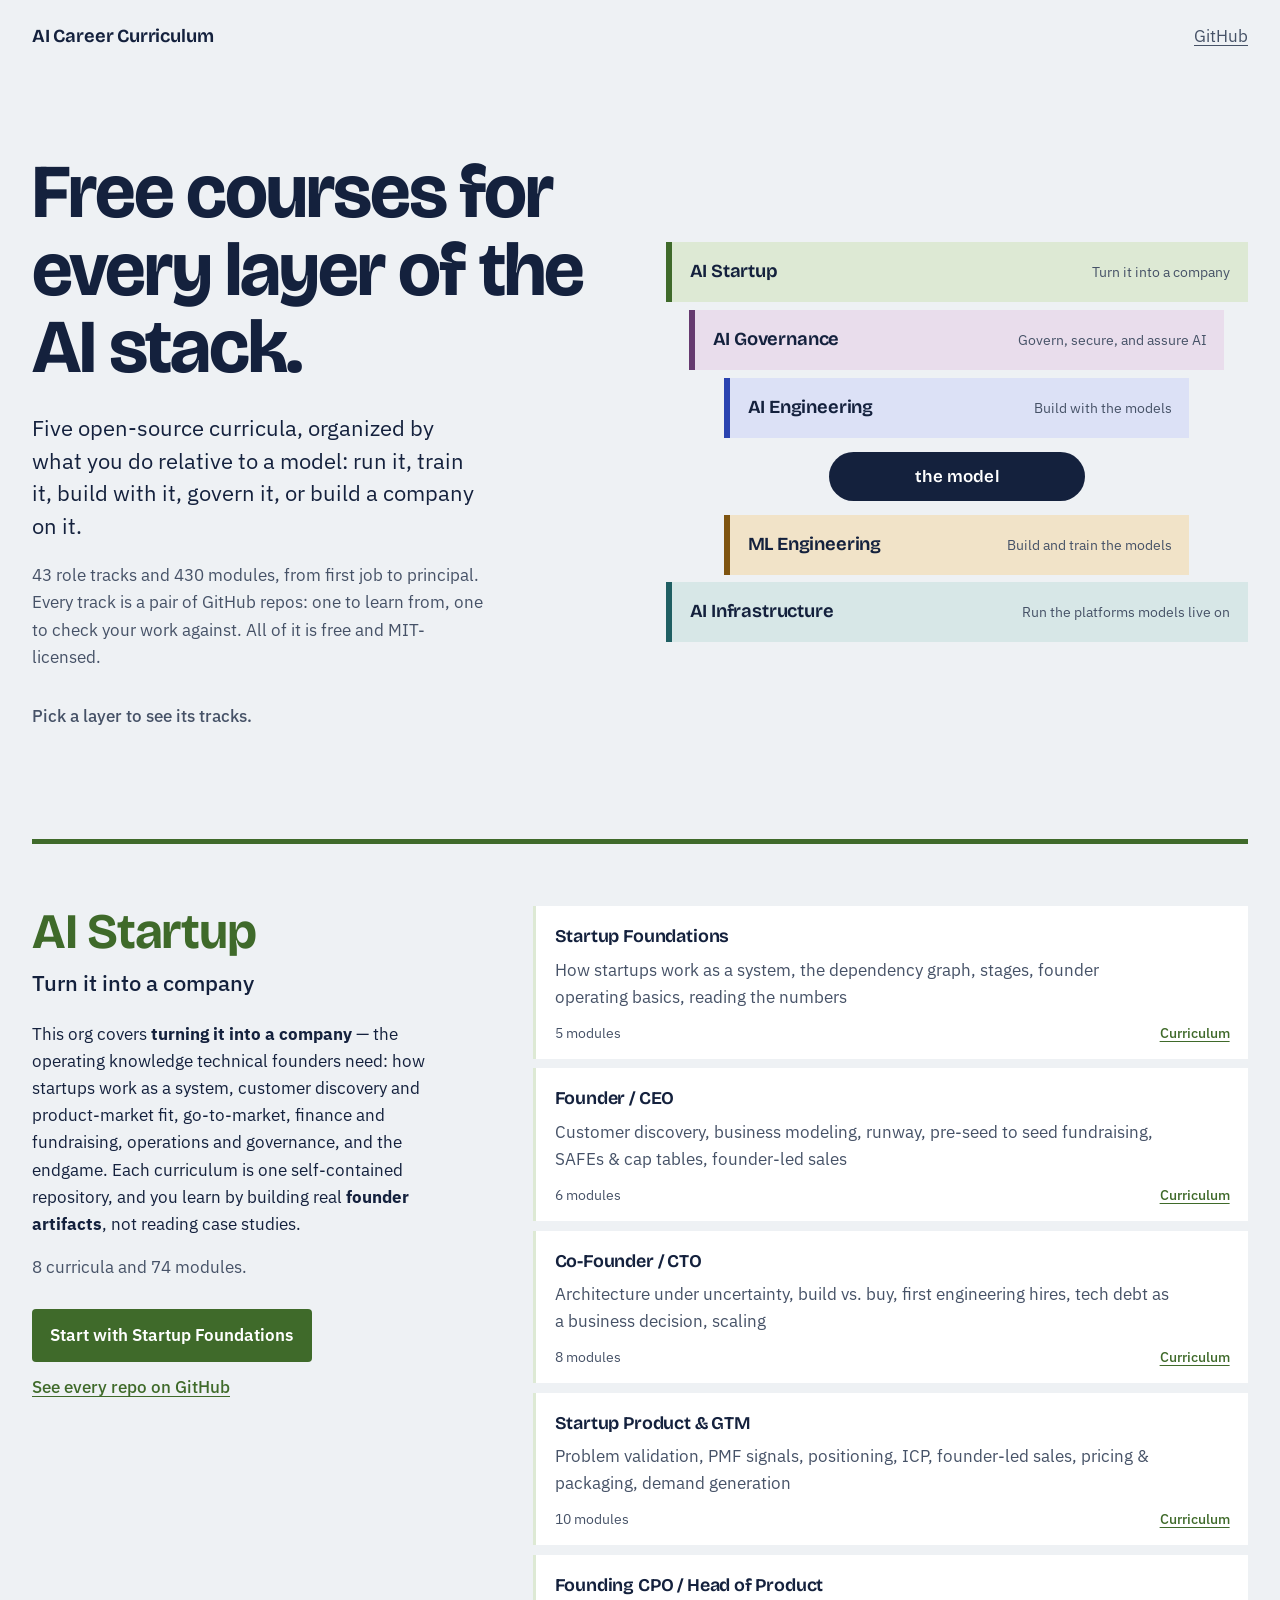
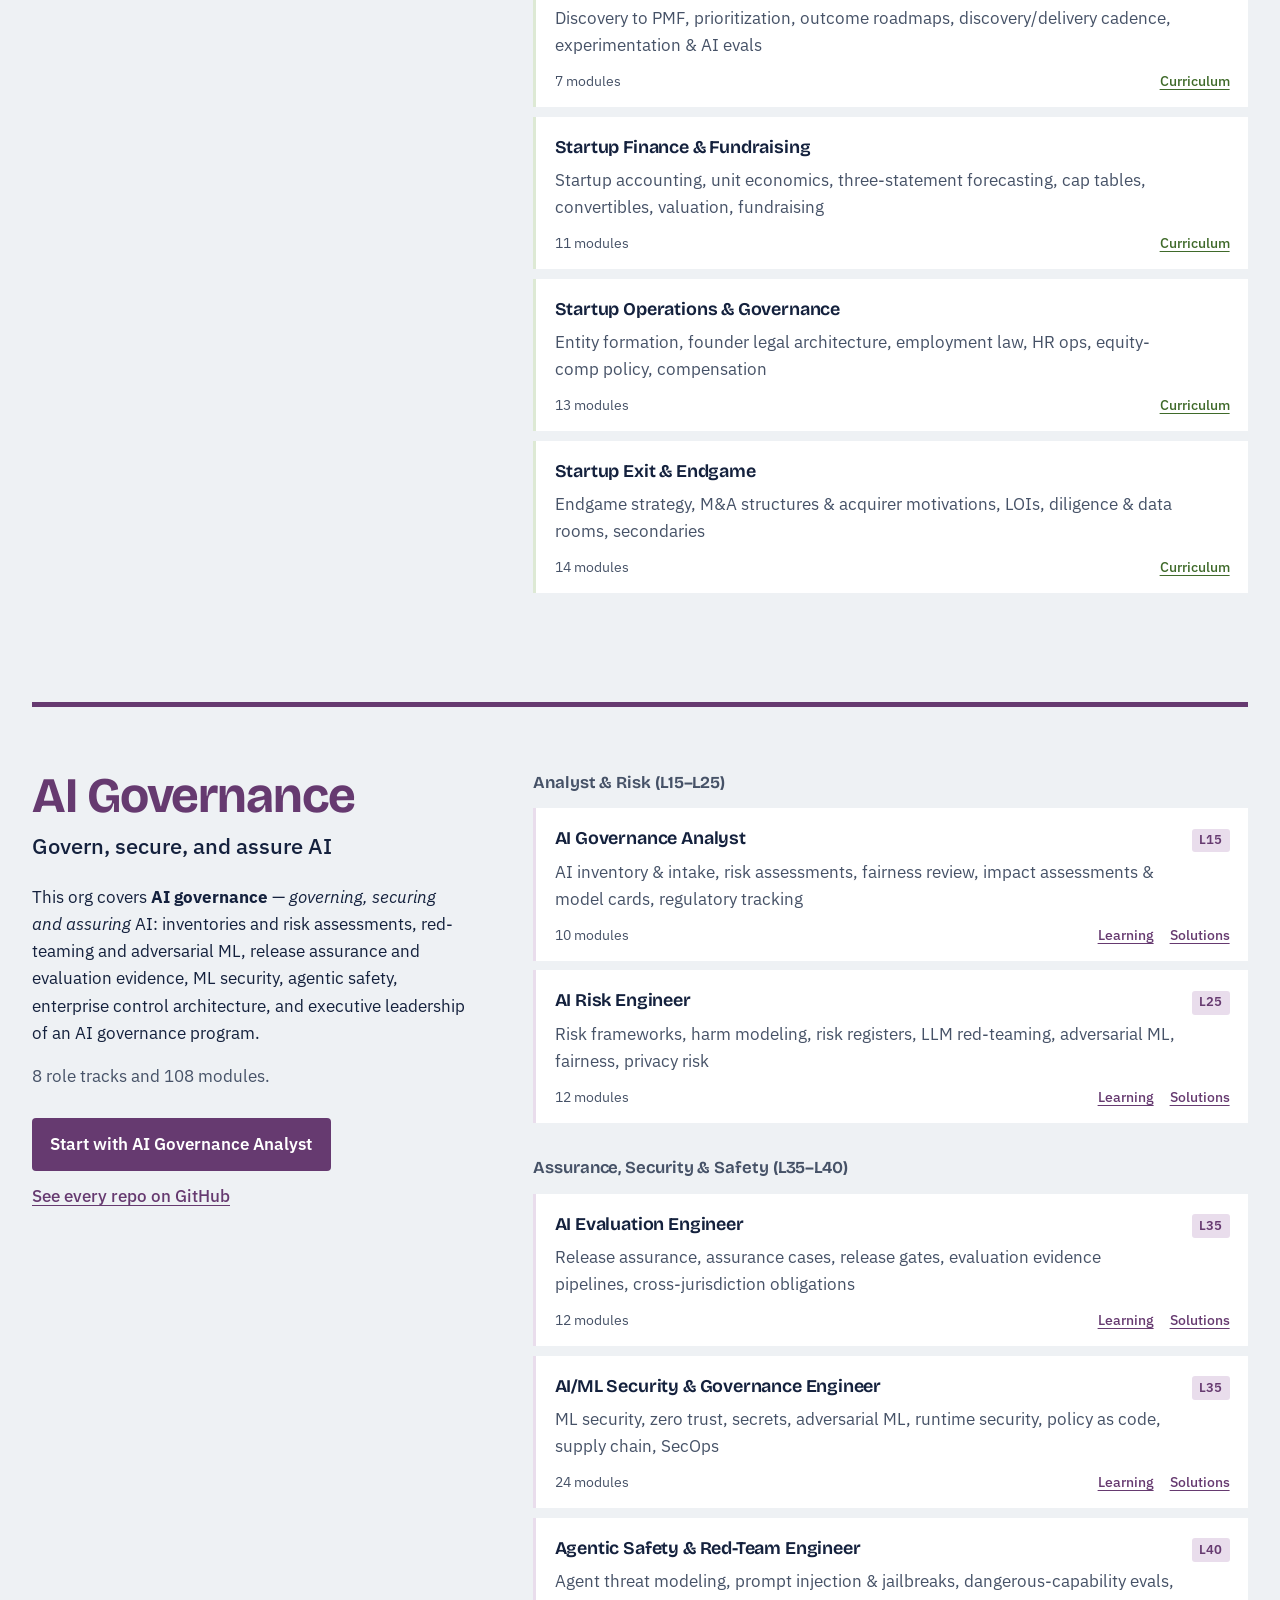
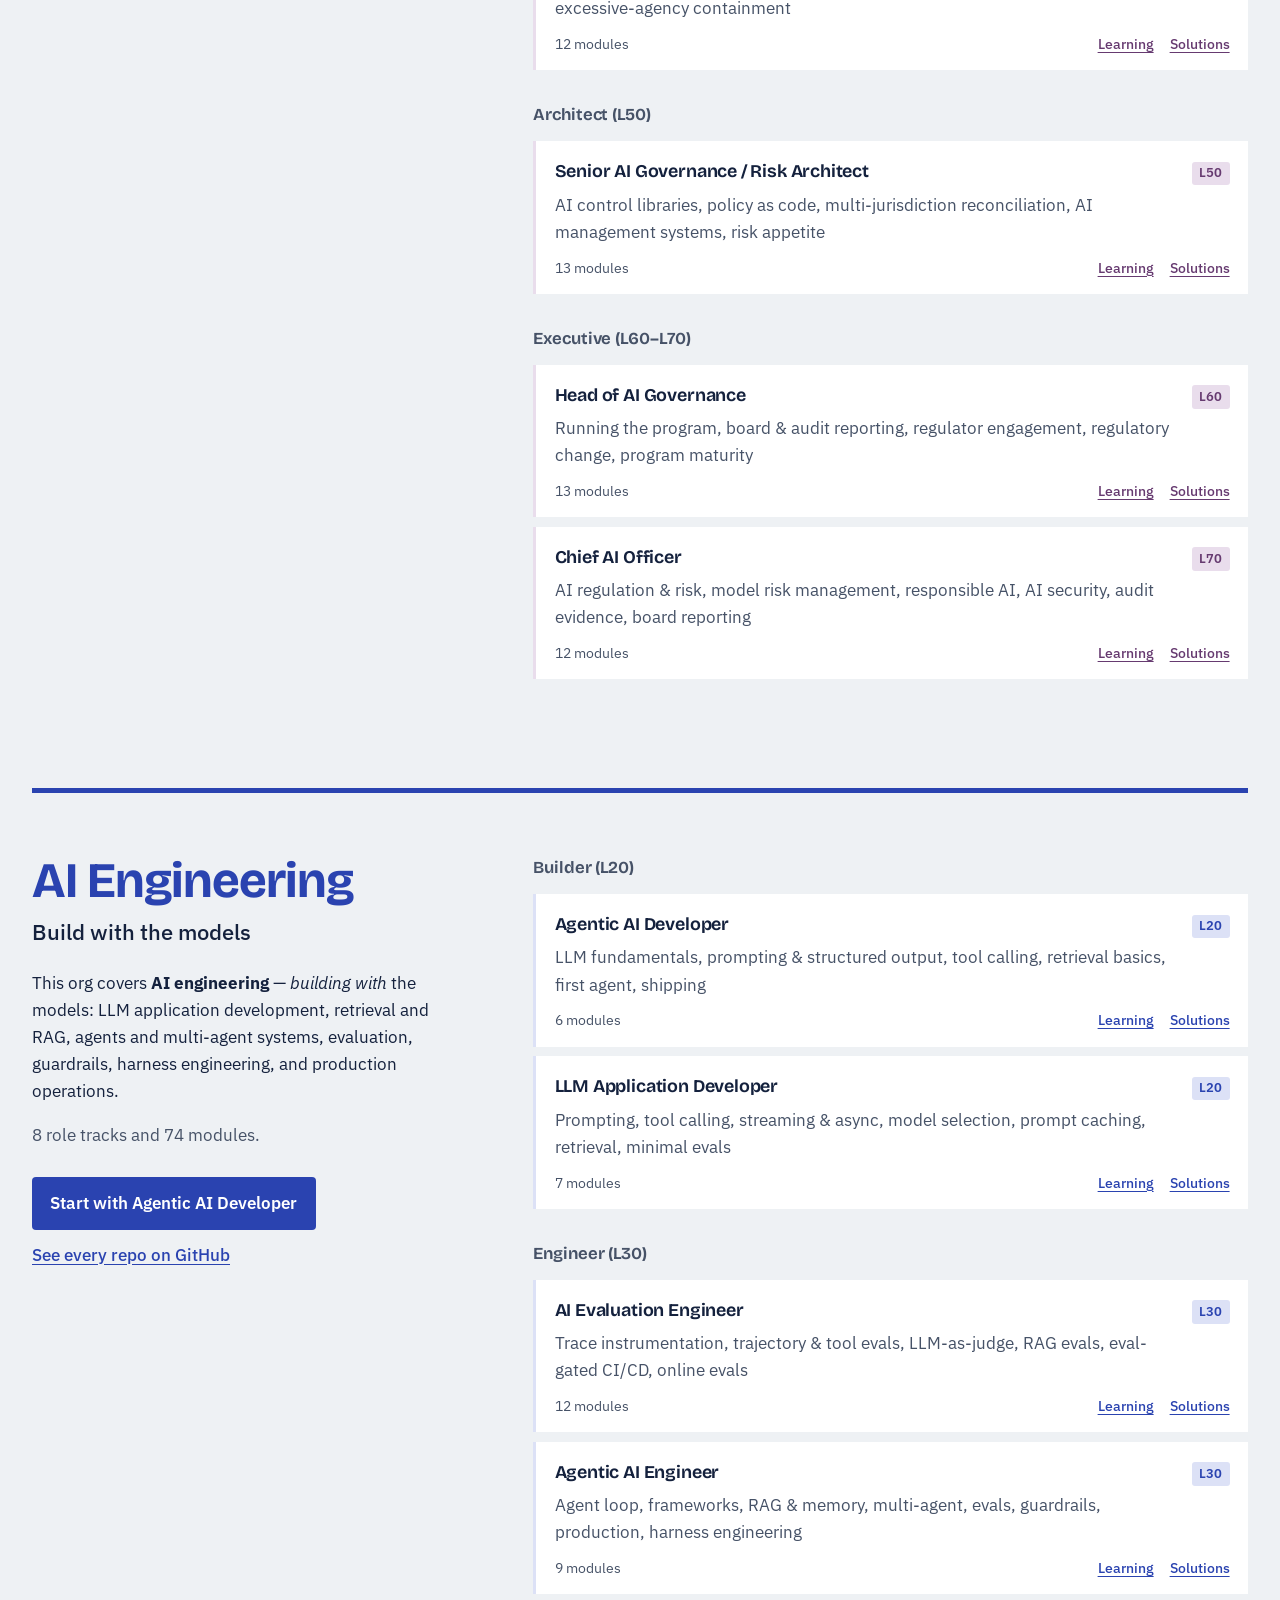
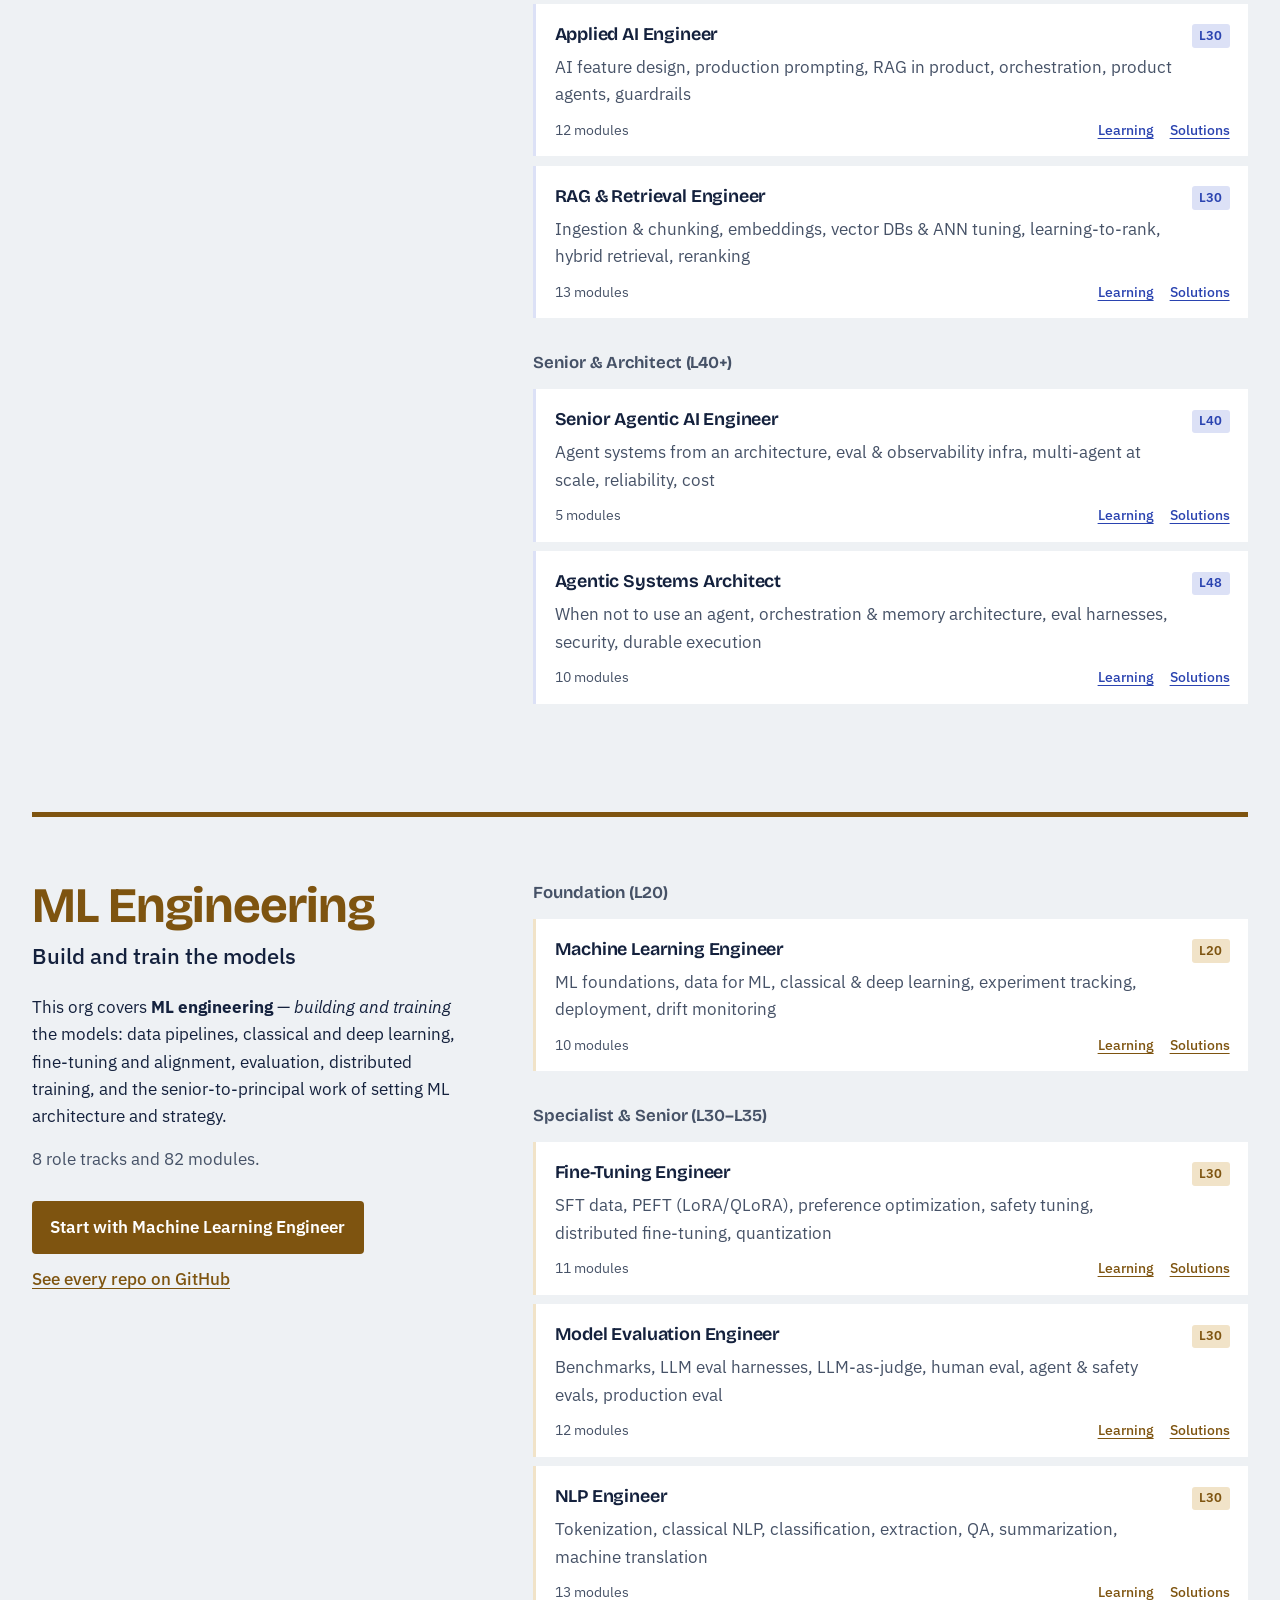
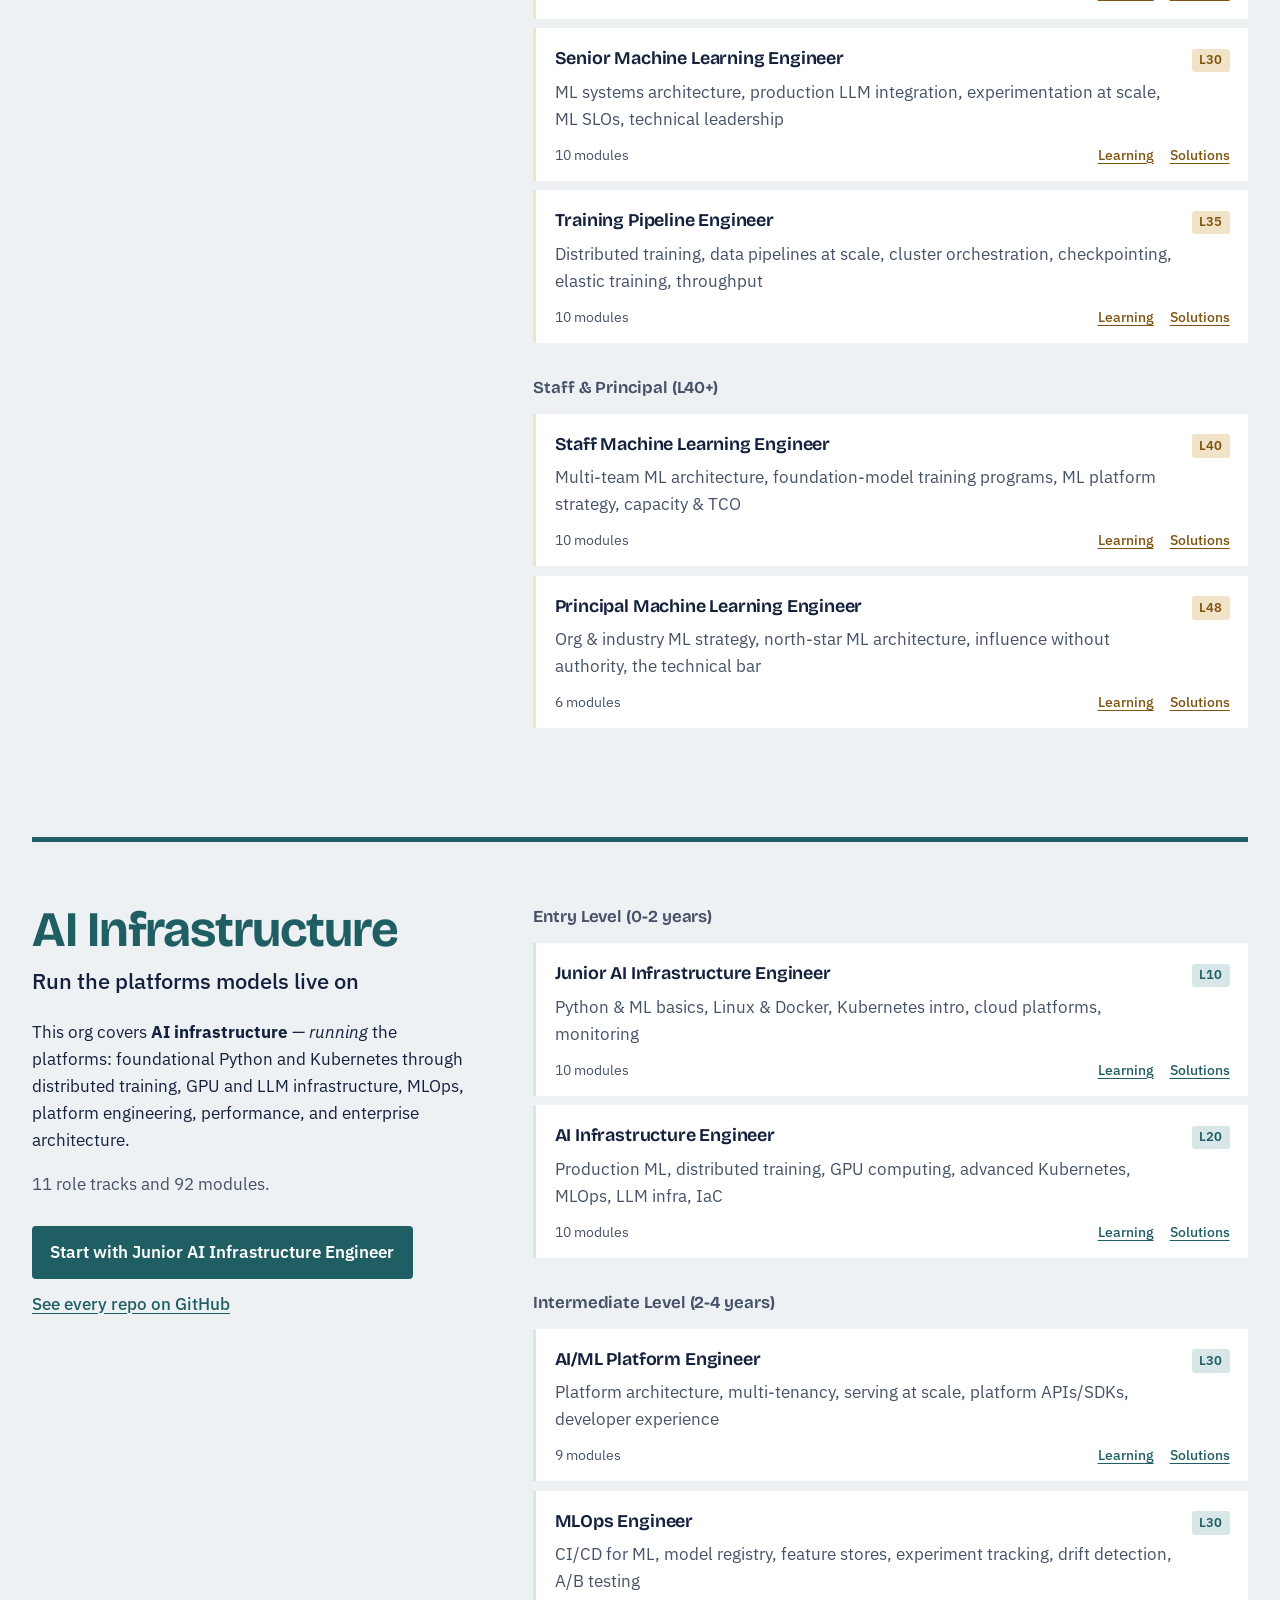
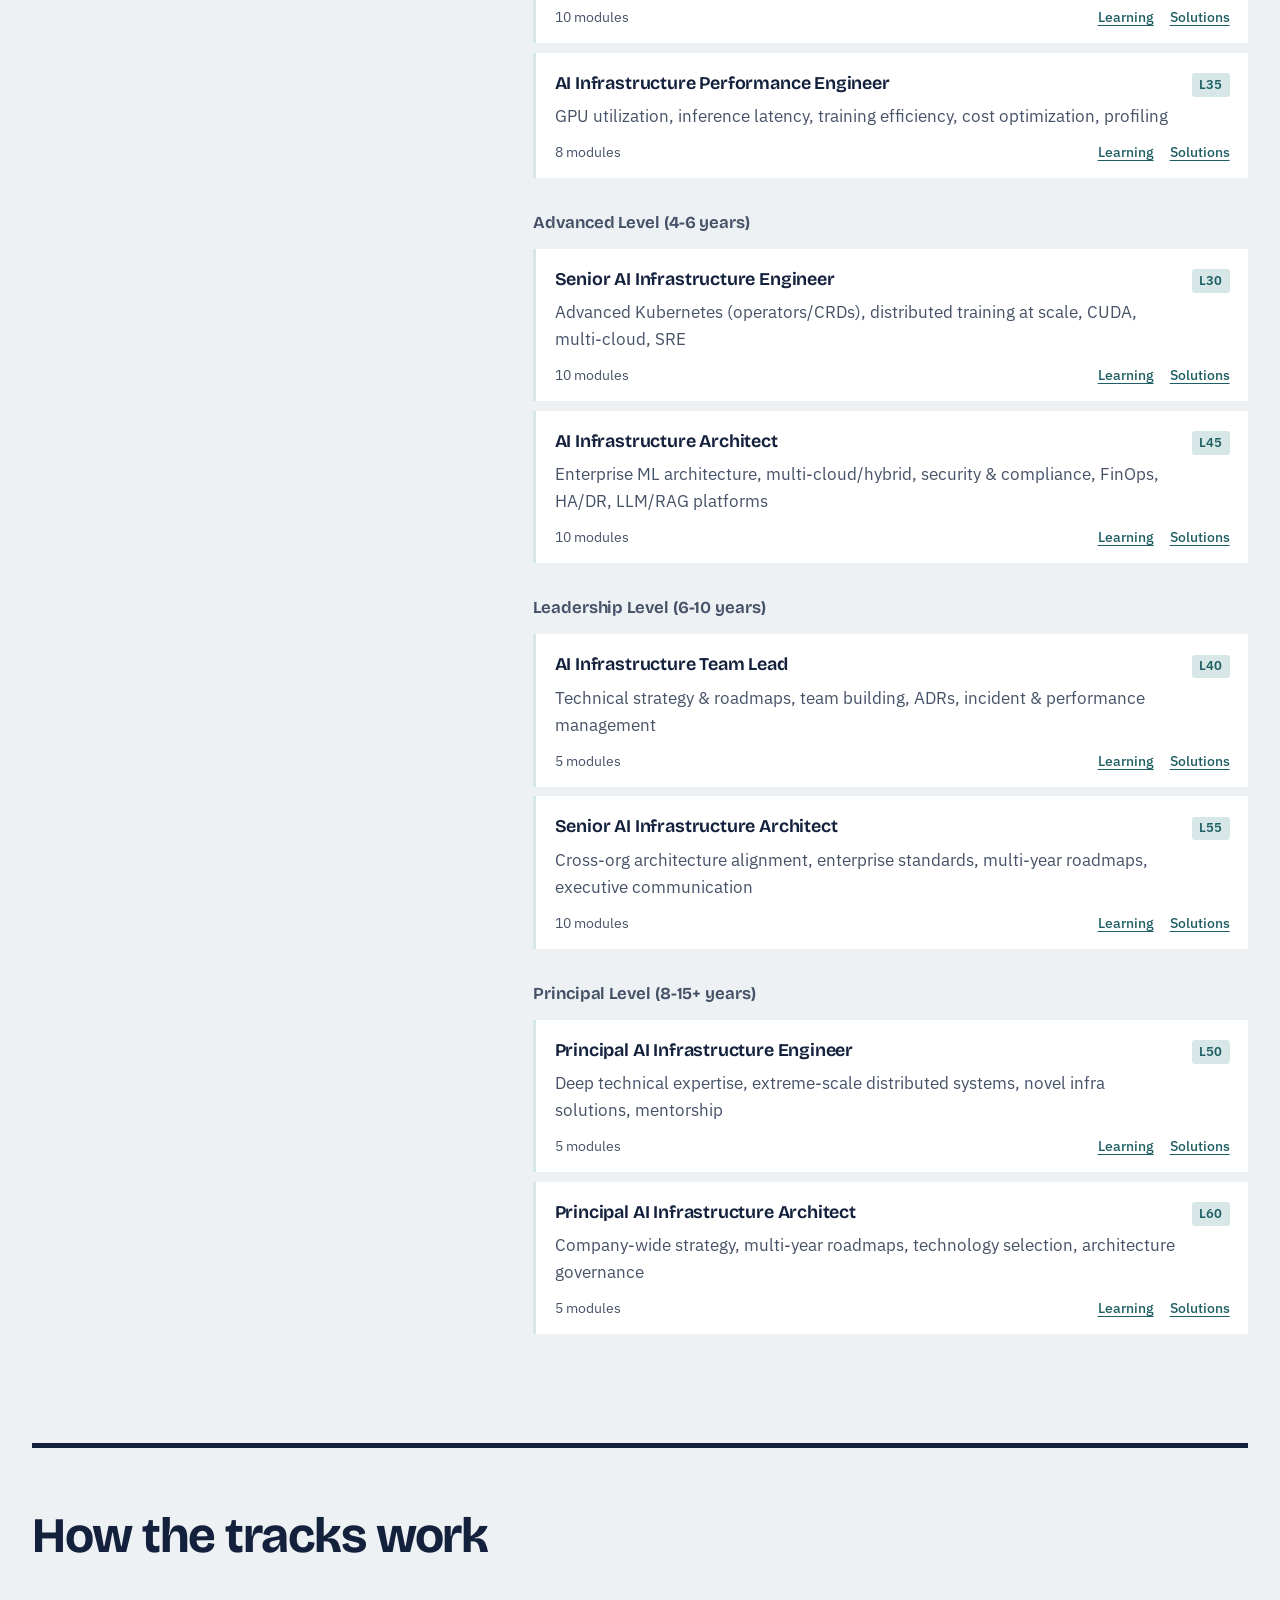
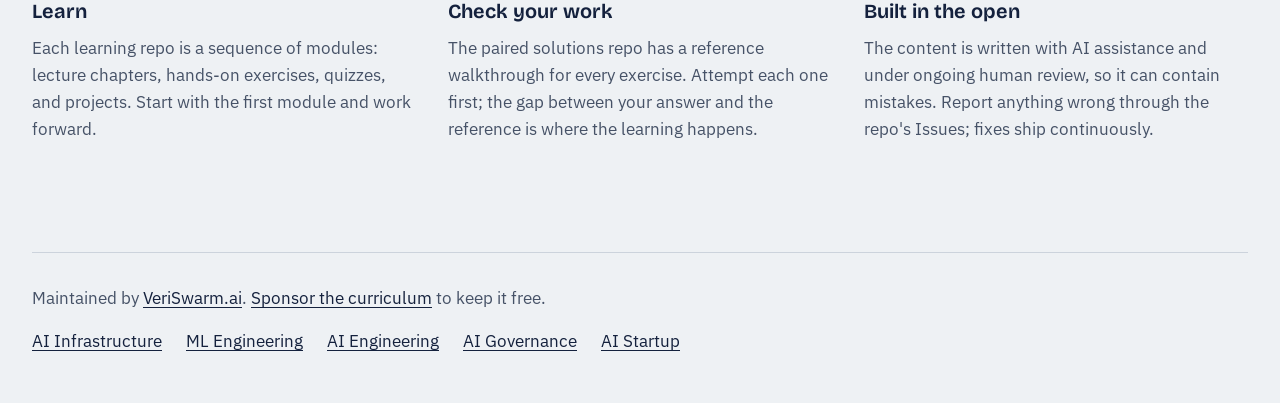
==== commit 2cd4d2a9: "feat: landing page for the whole AI Career Curriculum (replaces the canceled cohort page) A single s" ====
--- a/index.html
+++ b/index.html
@@ -3,310 +3,76 @@
 <head>
 <meta charset="utf-8">
 <meta name="viewport" content="width=device-width, initial-scale=1">
-<title>AI Infrastructure Academy — Junior Track — 13-class live cohort</title>
-<meta name="description" content="13 live 2-hour classes, Sept 10 – Dec 10, 2026. Ship a real production-shaped ML service. Sponsored by Advance2000. $199 per person.">
-<meta property="og:title" content="AI Infrastructure Academy — Junior Track">
-<meta property="og:description" content="13 live 2-hour classes, Thursdays Sept 10 – Dec 10, 2026. One real production-shaped ML service shipped by Demo Day. Sponsored by Advance2000. $199.">
+<title>AI Career Curriculum — free courses for every layer of the AI stack</title>
+<meta name="description" content="Five free, open-source curricula covering the whole AI stack: infrastructure, ML engineering, AI engineering, governance, and startups. 43 role tracks, each with learning and solutions repos on GitHub.">
+<meta property="og:title" content="AI Career Curriculum">
+<meta property="og:description" content="Free, open-source courses for every layer of the AI stack. 43 role tracks across five curricula on GitHub.">
 <meta property="og:type" content="website">
-<meta name="twitter:card" content="summary_large_image">
+<meta property="og:url" content="https://ai-infra-curriculum.github.io/">
+<link rel="canonical" href="https://ai-infra-curriculum.github.io/">
+<link rel="icon" href="favicon.svg" type="image/svg+xml">
 <link rel="preconnect" href="https://fonts.googleapis.com">
 <link rel="preconnect" href="https://fonts.gstatic.com" crossorigin>
-<link rel="stylesheet" href="https://fonts.googleapis.com/css2?family=Inter:wght@400;500;600;700&family=JetBrains+Mono:wght@400;500&display=swap">
+<link rel="stylesheet" href="https://fonts.googleapis.com/css2?family=Bricolage+Grotesque:opsz,wght@12..96,400..700&family=IBM+Plex+Sans:wght@400;500;600&display=swap">
 <link rel="stylesheet" href="styles.css">
 </head>
 <body>
 
-<nav class="nav" aria-label="Main navigation">
-  <div class="nav__inner">
-    <a class="nav__brand" href="/">ai-infra-curriculum<strong>.</strong></a>
-    <div class="nav__links">
-      <a href="#curriculum">Schedule</a>
-      <a class="nav__github" href="https://github.com/ai-infra-curriculum" target="_blank" rel="noopener" aria-label="AI Infrastructure Curriculum on GitHub">
-        <svg viewBox="0 0 16 16" width="14" height="14" fill="currentColor" aria-hidden="true"><path d="M8 0C3.58 0 0 3.58 0 8c0 3.54 2.29 6.53 5.47 7.59.4.07.55-.17.55-.38 0-.19-.01-.82-.01-1.49-2.01.37-2.53-.49-2.69-.94-.09-.23-.48-.94-.82-1.13-.28-.15-.68-.52-.01-.53.63-.01 1.08.58 1.23.82.72 1.21 1.87.87 2.33.66.07-.52.28-.87.51-1.07-1.78-.2-3.64-.89-3.64-3.95 0-.87.31-1.59.82-2.15-.08-.2-.36-1.02.08-2.12 0 0 .67-.21 2.2.82.64-.18 1.32-.27 2-.27.68 0 1.36.09 2 .27 1.53-1.04 2.2-.82 2.2-.82.44 1.1.16 1.92.08 2.12.51.56.82 1.27.82 2.15 0 3.07-1.87 3.75-3.65 3.95.29.25.54.73.54 1.48 0 1.07-.01 1.93-.01 2.2 0 .21.15.46.55.38A8.013 8.013 0 0 0 16 8c0-4.42-3.58-8-8-8z"/></svg>
-        GitHub
-      </a>
-      <a href="#apply">Apply</a>
-    </div>
-  </div>
-</nav>
+<a class="skip" href="#main">Skip to the curricula</a>
 
-<main>
-
-<!-- HERO -->
-<header class="hero">
-  <div class="wrap">
-    <div class="hero__eyebrow">Junior Track · Cohort 1 · Live Zoom</div>
-    <h1>The AI&nbsp;Infrastructure <span class="accent">Junior&nbsp;Engineer</span> Academy<span class="period">.</span></h1>
-    <p class="hero__sub">
-      13 live 2-hour classes. One real production-shaped ML service shipped to your
-      GitHub by Demo Day.
-    </p>
-
-    <div class="hero__price">
-      <div>
-        <span class="label">Cohort 1 · Founding</span>
-        <span class="amount founding">$199</span>
-        <span class="note">per person · limited seats · $399 for cohort 2+</span>
-      </div>
-    </div>
-
-    <a href="#apply" class="hero__cta">
-      Apply for Cohort 1
-      <span class="arrow">→</span>
-    </a>
-
-    <div class="hero__meta">
-      <span><span class="dot"></span>Sept 10 – Dec 10, 2026</span>
-      <span><span class="dot"></span>Thursdays · 7:30–9:30 PM Eastern</span>
-      <span><span class="dot"></span>No class Thanksgiving week</span>
-      <span><span class="dot"></span>Live Zoom · recordings included</span>
-    </div>
-
-    <p style="margin-top: 48px;">
-      <span style="display: block; color: var(--c-ink-dim); font-size: 12px; letter-spacing: 0.08em; text-transform: uppercase; margin-bottom: 12px;">Sponsored by</span>
-      <a href="https://www.advance2000.com/" target="_blank" rel="noopener" aria-label="Advance2000">
-        <img src="assets/advance2000-logo-white.png" alt="Advance2000" width="217" height="56" loading="eager" style="height: 40px; width: auto;">
-      </a>
-    </p>
-  </div>
+<header class="top">
+  <nav class="top__nav" aria-label="Main navigation">
+    <a class="top__brand" href="/">AI Career Curriculum</a>
+    <a class="top__gh" href="https://github.com/ai-infra-curriculum">GitHub</a>
+  </nav>
 </header>
 
-<!-- SCHEDULE / CURRICULUM TEASER -->
-<section class="curriculum" id="curriculum">
-  <div class="wrap">
-    <div class="section__eyebrow">The 13 classes</div>
-    <h2>Each week, one production layer goes on the service.</h2>
-    <p class="section__lede">
-      You build the same ML service all cohort long, adding one production layer per
-      class. Thursdays, 2 hours live. Here's what each week covers.
-    </p>
+<main id="main">
 
-    <div class="curriculum__grid">
-      <article class="session">
-        <h3><span style="color: var(--c-ink-dim); font-family: var(--f-mono); font-size: 13px;">Sep 10 · </span>Git + Linux/Shell Toolkit</h3>
-        <p>Branches, rebase, PR hygiene — plus the shell commands that buy 80% of the leverage.</p>
-      </article>
-      <article class="session">
-        <h3><span style="color: var(--c-ink-dim); font-family: var(--f-mono); font-size: 13px;">Sep 17 · </span>Production Python</h3>
-        <p>uv, FastAPI skeleton, pytest. Code shape that survives review, not notebook patterns.</p>
-      </article>
-      <article class="session">
-        <h3><span style="color: var(--c-ink-dim); font-family: var(--f-mono); font-size: 13px;">Sep 24 · </span>REST APIs &amp; Model Serving</h3>
-        <p>The real model goes in. Loading, versioning, contract design, failure modes.</p>
-      </article>
-      <article class="session">
-        <h3><span style="color: var(--c-ink-dim); font-family: var(--f-mono); font-size: 13px;">Oct 1 · </span>Docker for ML</h3>
-        <p>Multi-stage builds, layer-cache discipline, GHCR. ML images shouldn't be 4 GB.</p>
-      </article>
-      <article class="session">
-        <h3><span style="color: var(--c-ink-dim); font-family: var(--f-mono); font-size: 13px;">Oct 8 · </span>Kubernetes, Just Enough</h3>
-        <p>Pods, Deployments, Services, HPA. The mental model — not the certification.</p>
-      </article>
-      <article class="session">
-        <h3><span style="color: var(--c-ink-dim); font-family: var(--f-mono); font-size: 13px;">Oct 15 · </span>CI/CD for ML</h3>
-        <p>GitHub Actions. PR runs tests, main builds and pushes. OIDC over PATs.</p>
-      </article>
-      <article class="session">
-        <h3><span style="color: var(--c-ink-dim); font-family: var(--f-mono); font-size: 13px;">Oct 22 · </span>Monitoring for ML</h3>
-        <p>Prometheus, Grafana, RED metrics — and the drift signals traditional APM misses.</p>
-      </article>
-      <article class="session">
-        <h3><span style="color: var(--c-ink-dim); font-family: var(--f-mono); font-size: 13px;">Oct 29 · </span>Logs &amp; Observability</h3>
-        <p>Structured logs, correlation IDs, OTel tracing. One ID threaded end-to-end.</p>
-      </article>
-      <article class="session">
-        <h3><span style="color: var(--c-ink-dim); font-family: var(--f-mono); font-size: 13px;">Nov 5 · </span>SQL &amp; Databases</h3>
-        <p>Postgres, indexes, EXPLAIN, transactions, connection pooling.</p>
-      </article>
-      <article class="session">
-        <h3><span style="color: var(--c-ink-dim); font-family: var(--f-mono); font-size: 13px;">Nov 12 · </span>ML Pipelines</h3>
-        <p>Airflow DAG that retrains weekly. MLflow tracking. Idempotency patterns.</p>
-      </article>
-      <article class="session">
-        <h3><span style="color: var(--c-ink-dim); font-family: var(--f-mono); font-size: 13px;">Nov 19 · </span>AWS + IaC</h3>
-        <p>Terraform for ECR + EKS + RDS. IAM the way it's actually written. Cost levers.</p>
-      </article>
-      <article class="session">
-        <h3><span style="color: var(--c-ink-dim); font-family: var(--f-mono); font-size: 13px;">Dec 3 · </span>Capstone + The Junior Role</h3>
-        <p>Trace one request through every layer. Capstone PR opens. What the role really looks like.</p>
-      </article>
-      <article class="session demo-day">
-        <h3><span style="color: var(--c-ink-dim); font-family: var(--f-mono); font-size: 13px;">Dec 10 · </span>LLM Serving + Demo Day</h3>
-        <p>vLLM, batching, cost economics — then the cohort presents their capstones. Graduation.</p>
-      </article>
-    </div>
-
-    <p style="color: var(--c-ink-dim); font-size: 0.95rem; margin-top: 32px;">
-      No class Nov 26 (Thanksgiving). Recordings posted within 24 hours if you miss a week.
-    </p>
+<section class="hero" aria-labelledby="hero-h">
+  <div class="hero__text">
+    <h1 id="hero-h">Free courses for every layer of the AI stack.</h1>
+    <p class="hero__sub">Five open-source curricula, organized by what you do relative to a model: run it, train it, build with it, govern it, or build a company on it.</p>
+    <p class="hero__facts">43 role tracks and 430 modules, from first job to principal. Every track is a pair of GitHub repos: one to learn from, one to check your work against. All of it is free and MIT-licensed.</p>
+    <p class="hero__hint">Pick a layer to see its tracks.</p>
   </div>
+  <figure class="hero__figure">
+    <ol class="stack" aria-label="The AI stack, by curriculum"><li class="stack__layer" style="--w:100%;--i:0"><a class="layer layer--ai-startup" href="#ai-startup"><span class="layer__name">AI Startup</span><span class="layer__verb">Turn it into a company</span></a></li><li class="stack__layer" style="--w:92%;--i:1"><a class="layer layer--ai-governance" href="#ai-governance"><span class="layer__name">AI Governance</span><span class="layer__verb">Govern, secure, and assure AI</span></a></li><li class="stack__layer" style="--w:80%;--i:2"><a class="layer layer--ai-engineering" href="#ai-engineering"><span class="layer__name">AI Engineering</span><span class="layer__verb">Build with the models</span></a></li><li class="stack__core" aria-hidden="true"><span>the model</span></li><li class="stack__layer" style="--w:80%;--i:3"><a class="layer layer--ml-engineering" href="#ml-engineering"><span class="layer__name">ML Engineering</span><span class="layer__verb">Build and train the models</span></a></li><li class="stack__layer" style="--w:100%;--i:4"><a class="layer layer--ai-infra" href="#ai-infra"><span class="layer__name">AI Infrastructure</span><span class="layer__verb">Run the platforms models live on</span></a></li></ol>
+    <figcaption class="visually-hidden">Five curricula arranged around the model: AI Startup and AI Governance on the outside, AI Engineering above the model, ML Engineering and AI Infrastructure below it.</figcaption>
+  </figure>
 </section>
 
-<!-- APPLY / FORM -->
-<section class="apply" id="apply">
-  <div class="wrap">
-    <div class="apply__wrap">
-      <div class="section__eyebrow">Apply for Cohort 1</div>
-      <h2>Tell me about you.</h2>
-      <p style="color: var(--c-ink-dim); max-width: 50ch;">
-        The cohort is capped at ~30 seats. I read every application personally. You'll hear back
-        within 3 business days with the payment link if accepted.
-      </p>
+<section class="org org--ai-startup" id="ai-startup" aria-labelledby="ai-startup-h"><div class="org__intro"><h2 id="ai-startup-h">AI Startup</h2><p class="org__verb">Turn it into a company</p><p class="org__overview">This org covers <strong>turning it into a company</strong> — the operating knowledge technical founders need: how startups work as a system, customer discovery and product-market fit, go-to-market, finance and fundraising, operations and governance, and the endgame. Each curriculum is one self-contained repository, and you learn by building real <strong>founder artifacts</strong>, not reading case studies.</p><p class="org__count">8 curricula and 74 modules.</p><p class="org__actions"><a class="start" href="https://github.com/ai-startup-curriculum/startup-foundations">Start with Startup Foundations</a><a class="org__all" href="https://github.com/ai-startup-curriculum">See every repo on GitHub</a></p></div><div class="org__tracks"><ul class="roles"><li class="role"><div class="role__head"><a class="role__title" href="https://github.com/ai-startup-curriculum/startup-foundations">Startup Foundations</a></div><p class="role__focus">How startups work as a system, the dependency graph, stages, founder operating basics, reading the numbers</p><p class="role__meta"><span>5 modules</span><span class="role__links"><a href="https://github.com/ai-startup-curriculum/startup-foundations">Curriculum</a></span></p></li><li class="role"><div class="role__head"><a class="role__title" href="https://github.com/ai-startup-curriculum/founder-ceo-curriculum">Founder / CEO</a></div><p class="role__focus">Customer discovery, business modeling, runway, pre-seed to seed fundraising, SAFEs &amp; cap tables, founder-led sales</p><p class="role__meta"><span>6 modules</span><span class="role__links"><a href="https://github.com/ai-startup-curriculum/founder-ceo-curriculum">Curriculum</a></span></p></li><li class="role"><div class="role__head"><a class="role__title" href="https://github.com/ai-startup-curriculum/cto-curriculum">Co-Founder / CTO</a></div><p class="role__focus">Architecture under uncertainty, build vs. buy, first engineering hires, tech debt as a business decision, scaling</p><p class="role__meta"><span>8 modules</span><span class="role__links"><a href="https://github.com/ai-startup-curriculum/cto-curriculum">Curriculum</a></span></p></li><li class="role"><div class="role__head"><a class="role__title" href="https://github.com/ai-startup-curriculum/startup-product-gtm-curriculum">Startup Product &amp; GTM</a></div><p class="role__focus">Problem validation, PMF signals, positioning, ICP, founder-led sales, pricing &amp; packaging, demand generation</p><p class="role__meta"><span>10 modules</span><span class="role__links"><a href="https://github.com/ai-startup-curriculum/startup-product-gtm-curriculum">Curriculum</a></span></p></li><li class="role"><div class="role__head"><a class="role__title" href="https://github.com/ai-startup-curriculum/cpo-curriculum">Founding CPO / Head of Product</a></div><p class="role__focus">Discovery to PMF, prioritization, outcome roadmaps, discovery/delivery cadence, experimentation &amp; AI evals</p><p class="role__meta"><span>7 modules</span><span class="role__links"><a href="https://github.com/ai-startup-curriculum/cpo-curriculum">Curriculum</a></span></p></li><li class="role"><div class="role__head"><a class="role__title" href="https://github.com/ai-startup-curriculum/startup-finance-fundraising-curriculum">Startup Finance &amp; Fundraising</a></div><p class="role__focus">Startup accounting, unit economics, three-statement forecasting, cap tables, convertibles, valuation, fundraising</p><p class="role__meta"><span>11 modules</span><span class="role__links"><a href="https://github.com/ai-startup-curriculum/startup-finance-fundraising-curriculum">Curriculum</a></span></p></li><li class="role"><div class="role__head"><a class="role__title" href="https://github.com/ai-startup-curriculum/startup-operations-governance-curriculum">Startup Operations &amp; Governance</a></div><p class="role__focus">Entity formation, founder legal architecture, employment law, HR ops, equity-comp policy, compensation</p><p class="role__meta"><span>13 modules</span><span class="role__links"><a href="https://github.com/ai-startup-curriculum/startup-operations-governance-curriculum">Curriculum</a></span></p></li><li class="role"><div class="role__head"><a class="role__title" href="https://github.com/ai-startup-curriculum/startup-exit-curriculum">Startup Exit &amp; Endgame</a></div><p class="role__focus">Endgame strategy, M&amp;A structures &amp; acquirer motivations, LOIs, diligence &amp; data rooms, secondaries</p><p class="role__meta"><span>14 modules</span><span class="role__links"><a href="https://github.com/ai-startup-curriculum/startup-exit-curriculum">Curriculum</a></span></p></li></ul></div></section><section class="org org--ai-governance" id="ai-governance" aria-labelledby="ai-governance-h"><div class="org__intro"><h2 id="ai-governance-h">AI Governance</h2><p class="org__verb">Govern, secure, and assure AI</p><p class="org__overview">This org covers <strong>AI governance</strong> — <em>governing, securing and assuring</em> AI: inventories and risk assessments, red-teaming and adversarial ML, release assurance and evaluation evidence, ML security, agentic safety, enterprise control architecture, and executive leadership of an AI governance program.</p><p class="org__count">8 role tracks and 108 modules.</p><p class="org__actions"><a class="start" href="https://github.com/ai-governance-curriculum/ai-governance-analyst-learning">Start with AI Governance Analyst</a><a class="org__all" href="https://github.com/ai-governance-curriculum">See every repo on GitHub</a></p></div><div class="org__tracks"><h3 class="band">Analyst &amp; Risk (L15–L25)</h3><ul class="roles"><li class="role"><div class="role__head"><a class="role__title" href="https://github.com/ai-governance-curriculum/ai-governance-analyst-learning">AI Governance Analyst</a><span class="role__level">L15</span></div><p class="role__focus">AI inventory &amp; intake, risk assessments, fairness review, impact assessments &amp; model cards, regulatory tracking</p><p class="role__meta"><span>10 modules</span><span class="role__links"><a href="https://github.com/ai-governance-curriculum/ai-governance-analyst-learning">Learning</a><a href="https://github.com/ai-governance-curriculum/ai-governance-analyst-solutions">Solutions</a></span></p></li><li class="role"><div class="role__head"><a class="role__title" href="https://github.com/ai-governance-curriculum/ai-risk-engineer-learning">AI Risk Engineer</a><span class="role__level">L25</span></div><p class="role__focus">Risk frameworks, harm modeling, risk registers, LLM red-teaming, adversarial ML, fairness, privacy risk</p><p class="role__meta"><span>12 modules</span><span class="role__links"><a href="https://github.com/ai-governance-curriculum/ai-risk-engineer-learning">Learning</a><a href="https://github.com/ai-governance-curriculum/ai-risk-engineer-solutions">Solutions</a></span></p></li></ul><h3 class="band">Assurance, Security &amp; Safety (L35–L40)</h3><ul class="roles"><li class="role"><div class="role__head"><a class="role__title" href="https://github.com/ai-governance-curriculum/ai-evaluation-engineer-learning">AI Evaluation Engineer</a><span class="role__level">L35</span></div><p class="role__focus">Release assurance, assurance cases, release gates, evaluation evidence pipelines, cross-jurisdiction obligations</p><p class="role__meta"><span>12 modules</span><span class="role__links"><a href="https://github.com/ai-governance-curriculum/ai-evaluation-engineer-learning">Learning</a><a href="https://github.com/ai-governance-curriculum/ai-evaluation-engineer-solutions">Solutions</a></span></p></li><li class="role"><div class="role__head"><a class="role__title" href="https://github.com/ai-governance-curriculum/security-learning">AI/ML Security &amp; Governance Engineer</a><span class="role__level">L35</span></div><p class="role__focus">ML security, zero trust, secrets, adversarial ML, runtime security, policy as code, supply chain, SecOps</p><p class="role__meta"><span>24 modules</span><span class="role__links"><a href="https://github.com/ai-governance-curriculum/security-learning">Learning</a><a href="https://github.com/ai-governance-curriculum/security-solutions">Solutions</a></span></p></li><li class="role"><div class="role__head"><a class="role__title" href="https://github.com/ai-governance-curriculum/agentic-safety-engineer-learning">Agentic Safety &amp; Red-Team Engineer</a><span class="role__level">L40</span></div><p class="role__focus">Agent threat modeling, prompt injection &amp; jailbreaks, dangerous-capability evals, excessive-agency containment</p><p class="role__meta"><span>12 modules</span><span class="role__links"><a href="https://github.com/ai-governance-curriculum/agentic-safety-engineer-learning">Learning</a><a href="https://github.com/ai-governance-curriculum/agentic-safety-engineer-solutions">Solutions</a></span></p></li></ul><h3 class="band">Architect (L50)</h3><ul class="roles"><li class="role"><div class="role__head"><a class="role__title" href="https://github.com/ai-governance-curriculum/senior-ai-governance-architect-learning">Senior AI Governance / Risk Architect</a><span class="role__level">L50</span></div><p class="role__focus">AI control libraries, policy as code, multi-jurisdiction reconciliation, AI management systems, risk appetite</p><p class="role__meta"><span>13 modules</span><span class="role__links"><a href="https://github.com/ai-governance-curriculum/senior-ai-governance-architect-learning">Learning</a><a href="https://github.com/ai-governance-curriculum/senior-ai-governance-architect-solutions">Solutions</a></span></p></li></ul><h3 class="band">Executive (L60–L70)</h3><ul class="roles"><li class="role"><div class="role__head"><a class="role__title" href="https://github.com/ai-governance-curriculum/head-of-ai-governance-learning">Head of AI Governance</a><span class="role__level">L60</span></div><p class="role__focus">Running the program, board &amp; audit reporting, regulator engagement, regulatory change, program maturity</p><p class="role__meta"><span>13 modules</span><span class="role__links"><a href="https://github.com/ai-governance-curriculum/head-of-ai-governance-learning">Learning</a><a href="https://github.com/ai-governance-curriculum/head-of-ai-governance-solutions">Solutions</a></span></p></li><li class="role"><div class="role__head"><a class="role__title" href="https://github.com/ai-governance-curriculum/chief-ai-officer-learning">Chief AI Officer</a><span class="role__level">L70</span></div><p class="role__focus">AI regulation &amp; risk, model risk management, responsible AI, AI security, audit evidence, board reporting</p><p class="role__meta"><span>12 modules</span><span class="role__links"><a href="https://github.com/ai-governance-curriculum/chief-ai-officer-learning">Learning</a><a href="https://github.com/ai-governance-curriculum/chief-ai-officer-solutions">Solutions</a></span></p></li></ul></div></section><section class="org org--ai-engineering" id="ai-engineering" aria-labelledby="ai-engineering-h"><div class="org__intro"><h2 id="ai-engineering-h">AI Engineering</h2><p class="org__verb">Build with the models</p><p class="org__overview">This org covers <strong>AI engineering</strong> — <em>building with</em> the models: LLM application development, retrieval and RAG, agents and multi-agent systems, evaluation, guardrails, harness engineering, and production operations.</p><p class="org__count">8 role tracks and 74 modules.</p><p class="org__actions"><a class="start" href="https://github.com/ai-engineering-curriculum/agentic-ai-developer-learning">Start with Agentic AI Developer</a><a class="org__all" href="https://github.com/ai-engineering-curriculum">See every repo on GitHub</a></p></div><div class="org__tracks"><h3 class="band">Builder (L20)</h3><ul class="roles"><li class="role"><div class="role__head"><a class="role__title" href="https://github.com/ai-engineering-curriculum/agentic-ai-developer-learning">Agentic AI Developer</a><span class="role__level">L20</span></div><p class="role__focus">LLM fundamentals, prompting &amp; structured output, tool calling, retrieval basics, first agent, shipping</p><p class="role__meta"><span>6 modules</span><span class="role__links"><a href="https://github.com/ai-engineering-curriculum/agentic-ai-developer-learning">Learning</a><a href="https://github.com/ai-engineering-curriculum/agentic-ai-developer-solutions">Solutions</a></span></p></li><li class="role"><div class="role__head"><a class="role__title" href="https://github.com/ai-engineering-curriculum/llm-application-developer-learning">LLM Application Developer</a><span class="role__level">L20</span></div><p class="role__focus">Prompting, tool calling, streaming &amp; async, model selection, prompt caching, retrieval, minimal evals</p><p class="role__meta"><span>7 modules</span><span class="role__links"><a href="https://github.com/ai-engineering-curriculum/llm-application-developer-learning">Learning</a><a href="https://github.com/ai-engineering-curriculum/llm-application-developer-solutions">Solutions</a></span></p></li></ul><h3 class="band">Engineer (L30)</h3><ul class="roles"><li class="role"><div class="role__head"><a class="role__title" href="https://github.com/ai-engineering-curriculum/ai-eval-engineer-learning">AI Evaluation Engineer</a><span class="role__level">L30</span></div><p class="role__focus">Trace instrumentation, trajectory &amp; tool evals, LLM-as-judge, RAG evals, eval-gated CI/CD, online evals</p><p class="role__meta"><span>12 modules</span><span class="role__links"><a href="https://github.com/ai-engineering-curriculum/ai-eval-engineer-learning">Learning</a><a href="https://github.com/ai-engineering-curriculum/ai-eval-engineer-solutions">Solutions</a></span></p></li><li class="role"><div class="role__head"><a class="role__title" href="https://github.com/ai-engineering-curriculum/agentic-ai-engineer-learning">Agentic AI Engineer</a><span class="role__level">L30</span></div><p class="role__focus">Agent loop, frameworks, RAG &amp; memory, multi-agent, evals, guardrails, production, harness engineering</p><p class="role__meta"><span>9 modules</span><span class="role__links"><a href="https://github.com/ai-engineering-curriculum/agentic-ai-engineer-learning">Learning</a><a href="https://github.com/ai-engineering-curriculum/agentic-ai-engineer-solutions">Solutions</a></span></p></li><li class="role"><div class="role__head"><a class="role__title" href="https://github.com/ai-engineering-curriculum/applied-ai-engineer-learning">Applied AI Engineer</a><span class="role__level">L30</span></div><p class="role__focus">AI feature design, production prompting, RAG in product, orchestration, product agents, guardrails</p><p class="role__meta"><span>12 modules</span><span class="role__links"><a href="https://github.com/ai-engineering-curriculum/applied-ai-engineer-learning">Learning</a><a href="https://github.com/ai-engineering-curriculum/applied-ai-engineer-solutions">Solutions</a></span></p></li><li class="role"><div class="role__head"><a class="role__title" href="https://github.com/ai-engineering-curriculum/rag-engineer-learning">RAG &amp; Retrieval Engineer</a><span class="role__level">L30</span></div><p class="role__focus">Ingestion &amp; chunking, embeddings, vector DBs &amp; ANN tuning, learning-to-rank, hybrid retrieval, reranking</p><p class="role__meta"><span>13 modules</span><span class="role__links"><a href="https://github.com/ai-engineering-curriculum/rag-engineer-learning">Learning</a><a href="https://github.com/ai-engineering-curriculum/rag-engineer-solutions">Solutions</a></span></p></li></ul><h3 class="band">Senior &amp; Architect (L40+)</h3><ul class="roles"><li class="role"><div class="role__head"><a class="role__title" href="https://github.com/ai-engineering-curriculum/senior-agentic-ai-engineer-learning">Senior Agentic AI Engineer</a><span class="role__level">L40</span></div><p class="role__focus">Agent systems from an architecture, eval &amp; observability infra, multi-agent at scale, reliability, cost</p><p class="role__meta"><span>5 modules</span><span class="role__links"><a href="https://github.com/ai-engineering-curriculum/senior-agentic-ai-engineer-learning">Learning</a><a href="https://github.com/ai-engineering-curriculum/senior-agentic-ai-engineer-solutions">Solutions</a></span></p></li><li class="role"><div class="role__head"><a class="role__title" href="https://github.com/ai-engineering-curriculum/agentic-systems-architect-learning">Agentic Systems Architect</a><span class="role__level">L48</span></div><p class="role__focus">When not to use an agent, orchestration &amp; memory architecture, eval harnesses, security, durable execution</p><p class="role__meta"><span>10 modules</span><span class="role__links"><a href="https://github.com/ai-engineering-curriculum/agentic-systems-architect-learning">Learning</a><a href="https://github.com/ai-engineering-curriculum/agentic-systems-architect-solutions">Solutions</a></span></p></li></ul></div></section><section class="org org--ml-engineering" id="ml-engineering" aria-labelledby="ml-engineering-h"><div class="org__intro"><h2 id="ml-engineering-h">ML Engineering</h2><p class="org__verb">Build and train the models</p><p class="org__overview">This org covers <strong>ML engineering</strong> — <em>building and training</em> the models: data pipelines, classical and deep learning, fine-tuning and alignment, evaluation, distributed training, and the senior-to-principal work of setting ML architecture and strategy.</p><p class="org__count">8 role tracks and 82 modules.</p><p class="org__actions"><a class="start" href="https://github.com/ml-engineering-curriculum/ml-engineer-learning">Start with Machine Learning Engineer</a><a class="org__all" href="https://github.com/ml-engineering-curriculum">See every repo on GitHub</a></p></div><div class="org__tracks"><h3 class="band">Foundation (L20)</h3><ul class="roles"><li class="role"><div class="role__head"><a class="role__title" href="https://github.com/ml-engineering-curriculum/ml-engineer-learning">Machine Learning Engineer</a><span class="role__level">L20</span></div><p class="role__focus">ML foundations, data for ML, classical &amp; deep learning, experiment tracking, deployment, drift monitoring</p><p class="role__meta"><span>10 modules</span><span class="role__links"><a href="https://github.com/ml-engineering-curriculum/ml-engineer-learning">Learning</a><a href="https://github.com/ml-engineering-curriculum/ml-engineer-solutions">Solutions</a></span></p></li></ul><h3 class="band">Specialist &amp; Senior (L30–L35)</h3><ul class="roles"><li class="role"><div class="role__head"><a class="role__title" href="https://github.com/ml-engineering-curriculum/fine-tuning-engineer-learning">Fine-Tuning Engineer</a><span class="role__level">L30</span></div><p class="role__focus">SFT data, PEFT (LoRA/QLoRA), preference optimization, safety tuning, distributed fine-tuning, quantization</p><p class="role__meta"><span>11 modules</span><span class="role__links"><a href="https://github.com/ml-engineering-curriculum/fine-tuning-engineer-learning">Learning</a><a href="https://github.com/ml-engineering-curriculum/fine-tuning-engineer-solutions">Solutions</a></span></p></li><li class="role"><div class="role__head"><a class="role__title" href="https://github.com/ml-engineering-curriculum/model-evaluation-engineer-learning">Model Evaluation Engineer</a><span class="role__level">L30</span></div><p class="role__focus">Benchmarks, LLM eval harnesses, LLM-as-judge, human eval, agent &amp; safety evals, production eval</p><p class="role__meta"><span>12 modules</span><span class="role__links"><a href="https://github.com/ml-engineering-curriculum/model-evaluation-engineer-learning">Learning</a><a href="https://github.com/ml-engineering-curriculum/model-evaluation-engineer-solutions">Solutions</a></span></p></li><li class="role"><div class="role__head"><a class="role__title" href="https://github.com/ml-engineering-curriculum/nlp-engineer-learning">NLP Engineer</a><span class="role__level">L30</span></div><p class="role__focus">Tokenization, classical NLP, classification, extraction, QA, summarization, machine translation</p><p class="role__meta"><span>13 modules</span><span class="role__links"><a href="https://github.com/ml-engineering-curriculum/nlp-engineer-learning">Learning</a><a href="https://github.com/ml-engineering-curriculum/nlp-engineer-solutions">Solutions</a></span></p></li><li class="role"><div class="role__head"><a class="role__title" href="https://github.com/ml-engineering-curriculum/senior-ml-engineer-learning">Senior Machine Learning Engineer</a><span class="role__level">L30</span></div><p class="role__focus">ML systems architecture, production LLM integration, experimentation at scale, ML SLOs, technical leadership</p><p class="role__meta"><span>10 modules</span><span class="role__links"><a href="https://github.com/ml-engineering-curriculum/senior-ml-engineer-learning">Learning</a><a href="https://github.com/ml-engineering-curriculum/senior-ml-engineer-solutions">Solutions</a></span></p></li><li class="role"><div class="role__head"><a class="role__title" href="https://github.com/ml-engineering-curriculum/training-pipeline-engineer-learning">Training Pipeline Engineer</a><span class="role__level">L35</span></div><p class="role__focus">Distributed training, data pipelines at scale, cluster orchestration, checkpointing, elastic training, throughput</p><p class="role__meta"><span>10 modules</span><span class="role__links"><a href="https://github.com/ml-engineering-curriculum/training-pipeline-engineer-learning">Learning</a><a href="https://github.com/ml-engineering-curriculum/training-pipeline-engineer-solutions">Solutions</a></span></p></li></ul><h3 class="band">Staff &amp; Principal (L40+)</h3><ul class="roles"><li class="role"><div class="role__head"><a class="role__title" href="https://github.com/ml-engineering-curriculum/staff-ml-engineer-learning">Staff Machine Learning Engineer</a><span class="role__level">L40</span></div><p class="role__focus">Multi-team ML architecture, foundation-model training programs, ML platform strategy, capacity &amp; TCO</p><p class="role__meta"><span>10 modules</span><span class="role__links"><a href="https://github.com/ml-engineering-curriculum/staff-ml-engineer-learning">Learning</a><a href="https://github.com/ml-engineering-curriculum/staff-ml-engineer-solutions">Solutions</a></span></p></li><li class="role"><div class="role__head"><a class="role__title" href="https://github.com/ml-engineering-curriculum/principal-ml-engineer-learning">Principal Machine Learning Engineer</a><span class="role__level">L48</span></div><p class="role__focus">Org &amp; industry ML strategy, north-star ML architecture, influence without authority, the technical bar</p><p class="role__meta"><span>6 modules</span><span class="role__links"><a href="https://github.com/ml-engineering-curriculum/principal-ml-engineer-learning">Learning</a><a href="https://github.com/ml-engineering-curriculum/principal-ml-engineer-solutions">Solutions</a></span></p></li></ul></div></section><section class="org org--ai-infra" id="ai-infra" aria-labelledby="ai-infra-h"><div class="org__intro"><h2 id="ai-infra-h">AI Infrastructure</h2><p class="org__verb">Run the platforms models live on</p><p class="org__overview">This org covers <strong>AI infrastructure</strong> — <em>running</em> the platforms: foundational Python and Kubernetes through distributed training, GPU and LLM infrastructure, MLOps, platform engineering, performance, and enterprise architecture.</p><p class="org__count">11 role tracks and 92 modules.</p><p class="org__actions"><a class="start" href="https://github.com/ai-infra-curriculum/ai-infra-junior-engineer-learning">Start with Junior AI Infrastructure Engineer</a><a class="org__all" href="https://github.com/ai-infra-curriculum">See every repo on GitHub</a></p></div><div class="org__tracks"><h3 class="band">Entry Level (0-2 years)</h3><ul class="roles"><li class="role"><div class="role__head"><a class="role__title" href="https://github.com/ai-infra-curriculum/ai-infra-junior-engineer-learning">Junior AI Infrastructure Engineer</a><span class="role__level">L10</span></div><p class="role__focus">Python &amp; ML basics, Linux &amp; Docker, Kubernetes intro, cloud platforms, monitoring</p><p class="role__meta"><span>10 modules</span><span class="role__links"><a href="https://github.com/ai-infra-curriculum/ai-infra-junior-engineer-learning">Learning</a><a href="https://github.com/ai-infra-curriculum/ai-infra-junior-engineer-solutions">Solutions</a></span></p></li><li class="role"><div class="role__head"><a class="role__title" href="https://github.com/ai-infra-curriculum/ai-infra-engineer-learning">AI Infrastructure Engineer</a><span class="role__level">L20</span></div><p class="role__focus">Production ML, distributed training, GPU computing, advanced Kubernetes, MLOps, LLM infra, IaC</p><p class="role__meta"><span>10 modules</span><span class="role__links"><a href="https://github.com/ai-infra-curriculum/ai-infra-engineer-learning">Learning</a><a href="https://github.com/ai-infra-curriculum/ai-infra-engineer-solutions">Solutions</a></span></p></li></ul><h3 class="band">Intermediate Level (2-4 years)</h3><ul class="roles"><li class="role"><div class="role__head"><a class="role__title" href="https://github.com/ai-infra-curriculum/ai-infra-ml-platform-learning">AI/ML Platform Engineer</a><span class="role__level">L30</span></div><p class="role__focus">Platform architecture, multi-tenancy, serving at scale, platform APIs/SDKs, developer experience</p><p class="role__meta"><span>9 modules</span><span class="role__links"><a href="https://github.com/ai-infra-curriculum/ai-infra-ml-platform-learning">Learning</a><a href="https://github.com/ai-infra-curriculum/ai-infra-ml-platform-solutions">Solutions</a></span></p></li><li class="role"><div class="role__head"><a class="role__title" href="https://github.com/ai-infra-curriculum/ai-infra-mlops-learning">MLOps Engineer</a><span class="role__level">L30</span></div><p class="role__focus">CI/CD for ML, model registry, feature stores, experiment tracking, drift detection, A/B testing</p><p class="role__meta"><span>10 modules</span><span class="role__links"><a href="https://github.com/ai-infra-curriculum/ai-infra-mlops-learning">Learning</a><a href="https://github.com/ai-infra-curriculum/ai-infra-mlops-solutions">Solutions</a></span></p></li><li class="role"><div class="role__head"><a class="role__title" href="https://github.com/ai-infra-curriculum/ai-infra-performance-learning">AI Infrastructure Performance Engineer</a><span class="role__level">L35</span></div><p class="role__focus">GPU utilization, inference latency, training efficiency, cost optimization, profiling</p><p class="role__meta"><span>8 modules</span><span class="role__links"><a href="https://github.com/ai-infra-curriculum/ai-infra-performance-learning">Learning</a><a href="https://github.com/ai-infra-curriculum/ai-infra-performance-solutions">Solutions</a></span></p></li></ul><h3 class="band">Advanced Level (4-6 years)</h3><ul class="roles"><li class="role"><div class="role__head"><a class="role__title" href="https://github.com/ai-infra-curriculum/ai-infra-senior-engineer-learning">Senior AI Infrastructure Engineer</a><span class="role__level">L30</span></div><p class="role__focus">Advanced Kubernetes (operators/CRDs), distributed training at scale, CUDA, multi-cloud, SRE</p><p class="role__meta"><span>10 modules</span><span class="role__links"><a href="https://github.com/ai-infra-curriculum/ai-infra-senior-engineer-learning">Learning</a><a href="https://github.com/ai-infra-curriculum/ai-infra-senior-engineer-solutions">Solutions</a></span></p></li><li class="role"><div class="role__head"><a class="role__title" href="https://github.com/ai-infra-curriculum/ai-infra-architect-learning">AI Infrastructure Architect</a><span class="role__level">L45</span></div><p class="role__focus">Enterprise ML architecture, multi-cloud/hybrid, security &amp; compliance, FinOps, HA/DR, LLM/RAG platforms</p><p class="role__meta"><span>10 modules</span><span class="role__links"><a href="https://github.com/ai-infra-curriculum/ai-infra-architect-learning">Learning</a><a href="https://github.com/ai-infra-curriculum/ai-infra-architect-solutions">Solutions</a></span></p></li></ul><h3 class="band">Leadership Level (6-10 years)</h3><ul class="roles"><li class="role"><div class="role__head"><a class="role__title" href="https://github.com/ai-infra-curriculum/ai-infra-team-lead-learning">AI Infrastructure Team Lead</a><span class="role__level">L40</span></div><p class="role__focus">Technical strategy &amp; roadmaps, team building, ADRs, incident &amp; performance management</p><p class="role__meta"><span>5 modules</span><span class="role__links"><a href="https://github.com/ai-infra-curriculum/ai-infra-team-lead-learning">Learning</a><a href="https://github.com/ai-infra-curriculum/ai-infra-team-lead-solutions">Solutions</a></span></p></li><li class="role"><div class="role__head"><a class="role__title" href="https://github.com/ai-infra-curriculum/ai-infra-senior-architect-learning">Senior AI Infrastructure Architect</a><span class="role__level">L55</span></div><p class="role__focus">Cross-org architecture alignment, enterprise standards, multi-year roadmaps, executive communication</p><p class="role__meta"><span>10 modules</span><span class="role__links"><a href="https://github.com/ai-infra-curriculum/ai-infra-senior-architect-learning">Learning</a><a href="https://github.com/ai-infra-curriculum/ai-infra-senior-architect-solutions">Solutions</a></span></p></li></ul><h3 class="band">Principal Level (8-15+ years)</h3><ul class="roles"><li class="role"><div class="role__head"><a class="role__title" href="https://github.com/ai-infra-curriculum/ai-infra-principal-engineer-learning">Principal AI Infrastructure Engineer</a><span class="role__level">L50</span></div><p class="role__focus">Deep technical expertise, extreme-scale distributed systems, novel infra solutions, mentorship</p><p class="role__meta"><span>5 modules</span><span class="role__links"><a href="https://github.com/ai-infra-curriculum/ai-infra-principal-engineer-learning">Learning</a><a href="https://github.com/ai-infra-curriculum/ai-infra-principal-engineer-solutions">Solutions</a></span></p></li><li class="role"><div class="role__head"><a class="role__title" href="https://github.com/ai-infra-curriculum/ai-infra-principal-architect-learning">Principal AI Infrastructure Architect</a><span class="role__level">L60</span></div><p class="role__focus">Company-wide strategy, multi-year roadmaps, technology selection, architecture governance</p><p class="role__meta"><span>5 modules</span><span class="role__links"><a href="https://github.com/ai-infra-curriculum/ai-infra-principal-architect-learning">Learning</a><a href="https://github.com/ai-infra-curriculum/ai-infra-principal-architect-solutions">Solutions</a></span></p></li></ul></div></section>
 
-      <!--
-        Submissions are collected via Formspree (form id: xrewzpay).
-        They email contact@joshua-ferguson.com and appear in the Formspree
-        dashboard. The script at the bottom of this page submits via AJAX so
-        the applicant stays on the page and sees an inline confirmation.
-        To repoint: change the form id in the action below (the part after /f/).
-      -->
-      <form class="form" id="apply-form"
-            method="POST"
-            action="https://formspree.io/f/xrewzpay"
-            novalidate>
-        <div class="form__group">
-          <label for="name">Your name</label>
-          <input type="text" id="name" name="name" required autocomplete="name">
-        </div>
-
-        <div class="form__group">
-          <label for="email">Email</label>
-          <input type="email" id="email" name="email" required autocomplete="email">
-        </div>
-
-        <div class="form__group">
-          <label for="background">Where you are now (one sentence)</label>
-          <input type="text" id="background" name="background" placeholder="e.g. backend engineer, 4 years, no production ML yet">
-        </div>
-
-        <div class="form__group">
-          <label for="why">Why this cohort?</label>
-          <textarea id="why" name="why" placeholder="What do you want to be able to do by Demo Day?" required></textarea>
-        </div>
-
-        <fieldset class="form__reqs">
-          <legend>Minimum requirements</legend>
-          <ul class="form__reqs-list">
-            <li>Comfortable writing <strong>Python</strong> (no prior ML experience needed).</li>
-            <li>A laptop with <strong>8&nbsp;GB+ RAM</strong> and <strong>~30&nbsp;GB free disk</strong> — macOS, Linux, or Windows&nbsp;+&nbsp;WSL.</li>
-            <li>About <strong>4&nbsp;hours per week</strong> for 13 weeks (2-hour live class + ~2&nbsp;hrs homework).</li>
-            <li>Willing to use <strong>AWS free tier</strong> for the AWS class (~$10–20 if you don't tear down promptly).</li>
-          </ul>
-          <label class="form__check" for="requirements_ack">
-            <input type="checkbox" id="requirements_ack" name="requirements_ack" value="Yes — meets minimum requirements" required>
-            <span>I meet these minimum requirements, and I understand that without them I'm
-            likely to fall behind the cohort.</span>
-          </label>
-        </fieldset>
-
-        <!-- Subject line for the notification email Formspree sends you -->
-        <input type="hidden" name="_subject" value="New Cohort 1 application — ai-infra-curriculum">
-        <!-- Honeypot: bots fill this; humans never see it. Formspree drops _gotcha hits. -->
-        <input type="text" name="_gotcha" tabindex="-1" autocomplete="off" aria-hidden="true" class="form__hp">
-
-        <button type="submit" id="apply-submit">
-          Apply for Cohort 1
-          <span class="arrow">→</span>
-        </button>
-
-        <p class="form__status" id="apply-status" role="status" aria-live="polite" hidden></p>
-
-        <p class="form__note">
-          No marketing emails. One reply with the payment link if accepted; one decline
-          email if not. That's it.
-        </p>
-      </form>
+<section class="how" aria-labelledby="how-h">
+  <h2 id="how-h">How the tracks work</h2>
+  <div class="how__grid">
+    <div>
+      <h3>Learn</h3>
+      <p>Each learning repo is a sequence of modules: lecture chapters, hands-on exercises, quizzes, and projects. Start with the first module and work forward.</p>
+    </div>
+    <div>
+      <h3>Check your work</h3>
+      <p>The paired solutions repo has a reference walkthrough for every exercise. Attempt each one first; the gap between your answer and the reference is where the learning happens.</p>
+    </div>
+    <div>
+      <h3>Built in the open</h3>
+      <p>The content is written with AI assistance and under ongoing human review, so it can contain mistakes. Report anything wrong through the repo's Issues; fixes ship continuously.</p>
     </div>
   </div>
 </section>
 
 </main>
 
-<script>
-  // Progressive enhancement: submit the application via fetch so the
-  // applicant stays on the page. If JS is disabled, the form falls back
-  // to a normal POST to Formspree (which renders its own thank-you page).
-  (function () {
-    var form = document.getElementById('apply-form');
-    if (!form) return;
-
-    var btn = document.getElementById('apply-submit');
-    var status = document.getElementById('apply-status');
-    var btnLabel = btn.firstChild; // the "Apply for Cohort 1" text node
-
-    function showStatus(message, kind) {
-      status.textContent = message;
-      status.hidden = false;
-      status.classList.remove('form__status--ok', 'form__status--err');
-      status.classList.add(kind === 'ok' ? 'form__status--ok' : 'form__status--err');
-    }
-
-    form.addEventListener('submit', function (event) {
-      // Guard against shipping with the placeholder still in place.
-      if (form.action.indexOf('FORMSPREE_FORM_ID') !== -1) {
-        event.preventDefault();
-        showStatus('Form not configured yet — set the Formspree form ID.', 'err');
-        return;
-      }
-
-      // The form carries `novalidate`, so the browser won't block invalid
-      // submits on its own — we must stop them and surface the messages.
-      if (!form.checkValidity()) {
-        event.preventDefault();
-        form.reportValidity();
-        return;
-      }
-
-      event.preventDefault();
-      btn.disabled = true;
-      btnLabel.nodeValue = 'Sending… ';
-
-      fetch(form.action, {
-        method: 'POST',
-        body: new FormData(form),
-        headers: { Accept: 'application/json' }
-      })
-        .then(function (response) {
-          if (response.ok) {
-            form.reset();
-            showStatus(
-              'Got it — your application is in. You’ll hear back within 3 business days.',
-              'ok'
-            );
-            btn.hidden = true;
-          } else {
-            return response.json().then(function (data) {
-              var msg = (data && data.errors && data.errors.length)
-                ? data.errors.map(function (e) { return e.message; }).join(', ')
-                : 'Something went wrong. Email contact@joshua-ferguson.com instead.';
-              showStatus(msg, 'err');
-              btn.disabled = false;
-              btnLabel.nodeValue = 'Apply for Cohort 1 ';
-            });
-          }
-        })
-        .catch(function () {
-          showStatus(
-            'Network error — please try again, or email contact@joshua-ferguson.com.',
-            'err'
-          );
-          btn.disabled = false;
-          btnLabel.nodeValue = 'Apply for Cohort 1 ';
-        });
-    });
-  })();
-</script>
-
-<footer>
-  <div class="wrap">
-    <p>
-      ai-infra-curriculum · taught by <a href="https://github.com/JoshuaAFerguson">Joshua Ferguson</a>
-      (<a href="https://joshua-ferguson.com">joshua-ferguson.com</a> · <a href="https://www.linkedin.com/in/joshuaaferguson/">LinkedIn</a>)
-      · sponsored by <a href="https://www.advance2000.com/" target="_blank" rel="noopener">Advance2000</a><br>
-      Curriculum source: <a href="https://github.com/ai-infra-curriculum">github.com/ai-infra-curriculum</a><br>
-      Questions before applying? <a href="mailto:contact@joshua-ferguson.com">contact@joshua-ferguson.com</a>
-    </p>
-  </div>
+<footer class="foot">
+  <p>Maintained by <a href="https://veriswarm.ai">VeriSwarm.ai</a>. <a href="https://github.com/sponsors/ai-infra-curriculum">Sponsor the curriculum</a> to keep it free.</p>
+  <ul class="foot__orgs" aria-label="The five curriculum organizations on GitHub">
+    <li><a href="https://github.com/ai-infra-curriculum">AI Infrastructure</a></li>
+    <li><a href="https://github.com/ml-engineering-curriculum">ML Engineering</a></li>
+    <li><a href="https://github.com/ai-engineering-curriculum">AI Engineering</a></li>
+    <li><a href="https://github.com/ai-governance-curriculum">AI Governance</a></li>
+    <li><a href="https://github.com/ai-startup-curriculum">AI Startup</a></li>
+  </ul>
 </footer>
 
 </body>
--- a/styles.css
+++ b/styles.css
@@ -1,1210 +1,242 @@
-/* AI Infrastructure Academy landing page
-   Dark editorial — palette/typography mirrors the slide theme. */
+/* AI Career Curriculum — landing page.
+   One idea carries the page: the AI stack as a cross-section, with each
+   curriculum as a layer relative to the model. Each org owns one hue, used
+   everywhere that org appears (stack layer, section rule, links, level tags). */
 
 :root {
-  --c-bg:        #0f1419;
-  --c-bg-2:      #0b0f13;
-  --c-surface:   #161b22;
-  --c-surface-2: #1f2630;
-  --c-ink:       #e6edf3;
-  --c-ink-dim:   #8b949e;
-  --c-accent:    #7ee787;
-  --c-accent-2:  #79c0ff;
-  --c-warn:      #f0883e;
-  --c-rule:      #1f2630;
-
-  --f-display: 'Inter', 'SF Pro Display', system-ui, sans-serif;
-  --f-body:    'Inter', 'SF Pro Text', system-ui, sans-serif;
-  --f-mono:    'JetBrains Mono', 'SF Mono', Menlo, monospace;
-
-  --container: 1120px;
-  --space-section: clamp(5rem, 4rem + 6vw, 9rem);
-  --radius: 12px;
-}
-
-* {
-  box-sizing: border-box;
-}
-
-html {
-  scroll-behavior: smooth;
-}
+  --paper: #eef1f4;
+  --surface: #ffffff;
+  --ink: #14213d;
+  --ink-soft: #465267;
+  --rule: #ccd3dc;
+
+  --infra: #1f5f63;   --infra-tint: #d7e7e7;
+  --ml: #7e5410;      --ml-tint: #f1e3c8;
+  --aieng: #2a43b0;   --aieng-tint: #dce1f6;
+  --gov: #663a70;     --gov-tint: #e9ddec;
+  --startup: #3f6a2a; --startup-tint: #dde9d4;
+
+  --font-display: "Bricolage Grotesque", "Avenir Next", "Segoe UI", sans-serif;
+  --font-body: "IBM Plex Sans", "Helvetica Neue", Arial, sans-serif;
+
+  --text-base: clamp(1rem, 0.96rem + 0.2vw, 1.0625rem);
+  --text-small: 0.9rem;
+  --text-h1: clamp(2.6rem, 1.5rem + 4.4vw, 4.75rem);
+  --text-h2: clamp(2rem, 1.45rem + 2.2vw, 3.1rem);
+  --text-lead: clamp(1.15rem, 1.05rem + 0.5vw, 1.4rem);
+
+  --gap: clamp(1.25rem, 0.9rem + 1.5vw, 2rem);
+  --space-section: clamp(4rem, 2.8rem + 5vw, 7.5rem);
+  --measure: 62ch;
+
+  --ease-out: cubic-bezier(0.16, 1, 0.3, 1);
+}
+
+*, *::before, *::after { box-sizing: border-box; }
+
+html { scroll-behavior: smooth; }
 
 body {
   margin: 0;
-  background: var(--c-bg);
-  color: var(--c-ink);
-  font-family: var(--f-body);
-  font-size: 17px;
+  background: var(--paper);
+  color: var(--ink);
+  font-family: var(--font-body);
+  font-size: var(--text-base);
   line-height: 1.6;
-  letter-spacing: -0.005em;
   -webkit-font-smoothing: antialiased;
-  text-rendering: optimizeLegibility;
-}
-
-.wrap {
-  max-width: var(--container);
-  margin: 0 auto;
-  padding: 0 24px;
-}
-
-a {
-  color: var(--c-accent-2);
-  text-decoration: none;
-  border-bottom: 1px solid var(--c-rule);
-  transition: border-color 150ms ease;
-}
-
-a:hover { border-color: var(--c-accent-2); }
-
-h1, h2, h3, h4 {
-  font-family: var(--f-display);
-  font-weight: 700;
-  letter-spacing: -0.02em;
-  line-height: 1.15;
-  margin: 0 0 .6em;
-}
-
-h1 { font-size: clamp(2.8rem, 1.8rem + 4vw, 4.8rem); }
-h2 { font-size: clamp(2rem, 1.4rem + 2vw, 3rem); margin-bottom: .8em; }
-h3 { font-size: 1.4rem; color: var(--c-accent-2); }
-h4 { font-size: 1rem; color: var(--c-ink-dim); text-transform: uppercase; letter-spacing: 0.1em; }
-
-p { margin: 0 0 1em; }
-
-strong { color: var(--c-accent); font-weight: 600; }
-
-code, kbd {
-  font-family: var(--f-mono);
-  background: var(--c-surface-2);
-  color: var(--c-accent);
-  padding: 1px 6px;
-  border-radius: 4px;
-  font-size: 0.92em;
-}
-
-/* ---------- NAV ---------- */
-
-.nav {
-  position: sticky;
-  top: 0;
-  z-index: 10;
-  background: rgba(15, 20, 25, 0.85);
-  backdrop-filter: saturate(140%) blur(10px);
-  -webkit-backdrop-filter: saturate(140%) blur(10px);
-  border-bottom: 1px solid var(--c-rule);
-}
-
-.nav__inner {
-  display: flex;
+}
+
+h1, h2, h3 { font-family: var(--font-display); margin: 0; }
+p { margin: 0; }
+a { color: inherit; }
+
+:focus-visible { outline: 3px solid var(--ink); outline-offset: 3px; border-radius: 2px; }
+
+.visually-hidden {
+  position: absolute; width: 1px; height: 1px; overflow: hidden;
+  clip: rect(0 0 0 0); white-space: nowrap;
+}
+
+.skip {
+  position: absolute; left: 1rem; top: -3rem; z-index: 10;
+  background: var(--ink); color: var(--surface); padding: 0.5rem 0.9rem; text-decoration: none;
+}
+.skip:focus { top: 1rem; }
+
+/* ---- page frame ---------------------------------------------------------- */
+
+.top, main, .foot {
+  width: min(100% - 2 * var(--gap), 76rem);
+  margin-inline: auto;
+}
+
+.top__nav {
+  display: flex; justify-content: space-between; align-items: baseline;
+  padding-block: 1.4rem;
+}
+.top__brand {
+  font-family: var(--font-display); font-weight: 650; font-size: 1.15rem;
+  text-decoration: none; letter-spacing: -0.01em;
+}
+.top__gh { color: var(--ink-soft); text-decoration-thickness: 1px; text-underline-offset: 3px; }
+.top__gh:hover { color: var(--ink); }
+
+/* ---- hero: headline beside the stack ------------------------------------ */
+
+.hero {
+  display: grid;
+  gap: clamp(2.5rem, 1rem + 5vw, 5rem);
+  padding-block: clamp(2.5rem, 1rem + 5vw, 5.5rem) var(--space-section);
   align-items: center;
-  justify-content: space-between;
-  padding: 16px 24px;
-  max-width: var(--container);
-  margin: 0 auto;
-}
-
-.nav__brand {
-  font-family: var(--f-mono);
-  font-size: 14px;
-  letter-spacing: 0.04em;
-  color: var(--c-ink);
-  border: none;
-}
-
-.nav__brand strong { color: var(--c-accent); }
-
-.nav__links {
-  display: flex;
-  gap: 32px;
-  font-size: 14px;
-  font-family: var(--f-mono);
-}
-
-.nav__links a {
-  color: var(--c-ink-dim);
-  border: none;
-}
-
-.nav__links a:hover { color: var(--c-ink); }
-
-.nav__github {
-  display: inline-flex;
-  align-items: center;
-  gap: 6px;
-}
-
-.nav__github svg {
-  transition: transform 150ms ease-out;
-}
-
-.nav__github:hover svg {
-  transform: translateY(-1px);
-}
-
-@media (max-width: 720px) {
-  .nav__links { display: none; }
-}
-
-/* ---------- HERO ---------- */
-
-.hero {
-  position: relative;
-  padding: clamp(5rem, 3rem + 8vw, 10rem) 0 clamp(4rem, 2rem + 8vw, 8rem);
-  background:
-    radial-gradient(ellipse at top left,  rgba(126, 231, 135, 0.06), transparent 60%),
-    radial-gradient(ellipse at bottom right, rgba(121, 192, 255, 0.07), transparent 60%),
-    var(--c-bg);
-  overflow: hidden;
-}
-
-.hero__eyebrow {
-  font-family: var(--f-mono);
-  color: var(--c-accent);
-  font-size: 14px;
-  letter-spacing: 0.16em;
-  text-transform: uppercase;
-  margin-bottom: 24px;
+}
+@media (min-width: 62rem) {
+  .hero { grid-template-columns: minmax(0, 1fr) minmax(0, 1.05fr); }
 }
 
 .hero h1 {
-  max-width: 17ch;
-  margin-bottom: 24px;
-}
-
-.hero h1 .period { color: var(--c-accent); }
-.hero h1 .accent { color: var(--c-accent); }
-
+  font-size: var(--text-h1); font-weight: 720; line-height: 1.02;
+  letter-spacing: -0.028em; max-width: 13ch;
+  font-variation-settings: "opsz" 96;
+}
 .hero__sub {
-  font-size: clamp(1.1rem, 1rem + 0.3vw, 1.3rem);
-  color: var(--c-ink-dim);
-  max-width: 50ch;
-  margin-bottom: 48px;
-  line-height: 1.5;
-}
-
-.hero__price {
-  display: flex;
-  flex-wrap: wrap;
-  gap: 18px 40px;
-  margin-bottom: 48px;
-  padding: 24px 32px;
-  background: var(--c-surface);
-  border: 1px solid var(--c-rule);
-  border-left: 4px solid var(--c-accent);
-  border-radius: var(--radius);
-  max-width: 580px;
-}
-
-.hero__price div {
-  display: flex;
-  flex-direction: column;
-  gap: 4px;
-}
-
-.hero__price .label {
-  font-family: var(--f-mono);
-  font-size: 12px;
-  text-transform: uppercase;
-  letter-spacing: 0.1em;
-  color: var(--c-ink-dim);
-}
-
-.hero__price .amount {
-  font-family: var(--f-display);
-  font-size: 32px;
-  font-weight: 700;
-  color: var(--c-ink);
-  line-height: 1;
-}
-
-.hero__price .amount.founding { color: var(--c-accent); }
-
-.hero__price .note {
-  font-size: 13px;
-  color: var(--c-ink-dim);
-}
-
-.hero__cta {
-  display: inline-flex;
-  align-items: center;
-  gap: 12px;
-  padding: 16px 32px;
-  background: var(--c-accent);
-  color: var(--c-bg);
-  font-family: var(--f-display);
-  font-weight: 600;
-  font-size: 17px;
-  border: none;
-  border-radius: 8px;
-  cursor: pointer;
-  transition: transform 150ms ease, background 150ms ease;
-}
-
-.hero__cta:hover {
-  background: #95eea1;
-  transform: translateY(-1px);
-}
-
-.hero__cta .arrow {
-  display: inline-block;
-  transition: transform 200ms ease;
-}
-
-.hero__cta:hover .arrow { transform: translateX(4px); }
-
-.hero__meta {
-  display: flex;
-  flex-wrap: wrap;
-  gap: 8px 24px;
-  margin-top: 32px;
-  font-family: var(--f-mono);
-  font-size: 13px;
-  color: var(--c-ink-dim);
-}
-
-.hero__meta span { display: inline-flex; align-items: center; gap: 8px; }
-
-.hero__meta .dot {
-  width: 6px;
-  height: 6px;
-  border-radius: 50%;
-  background: var(--c-accent);
-}
-
-/* ---------- SECTION ---------- */
-
-section {
-  padding: var(--space-section) 0;
-  border-top: 1px solid var(--c-rule);
-}
-
-.section__eyebrow {
-  font-family: var(--f-mono);
-  font-size: 13px;
-  letter-spacing: 0.16em;
-  text-transform: uppercase;
-  color: var(--c-accent);
-  margin-bottom: 16px;
-}
-
-.section__lede {
-  font-size: 1.15rem;
-  color: var(--c-ink-dim);
-  max-width: 56ch;
-  margin: 0 0 56px;
-  line-height: 1.6;
-}
-
-/* ---------- WHY ---------- */
-
-.why__grid {
-  display: grid;
-  grid-template-columns: repeat(auto-fit, minmax(280px, 1fr));
-  gap: 32px;
-}
-
-.why__item {
-  padding: 28px;
-  background: var(--c-surface);
-  border-radius: var(--radius);
-  border: 1px solid var(--c-rule);
-}
-
-.why__item h3 {
-  margin-bottom: 12px;
-  color: var(--c-ink);
-  font-size: 1.2rem;
-}
-
-.why__item p {
-  margin: 0;
-  color: var(--c-ink-dim);
-  font-size: 0.97rem;
-  line-height: 1.55;
-}
-
-.why__item .num {
-  font-family: var(--f-mono);
-  font-size: 11px;
-  color: var(--c-accent);
-  letter-spacing: 0.1em;
-  display: block;
-  margin-bottom: 14px;
-}
-
-/* ---------- INCLUDED ---------- */
-
-.included {
-  background: var(--c-bg-2);
-}
-
-.included__grid {
-  display: grid;
-  grid-template-columns: repeat(auto-fit, minmax(240px, 1fr));
-  gap: 20px;
-}
-
-.included__card {
-  padding: 24px;
-  background: var(--c-surface);
-  border-radius: var(--radius);
-  border: 1px solid var(--c-rule);
-  display: flex;
-  gap: 16px;
-  align-items: flex-start;
-}
-
-.included__card .icon {
-  width: 36px;
-  height: 36px;
-  flex-shrink: 0;
-  border-radius: 8px;
-  background: rgba(126, 231, 135, 0.1);
-  color: var(--c-accent);
-  display: grid;
-  place-items: center;
-  font-family: var(--f-mono);
-  font-size: 16px;
-}
-
-.included__card h3 {
-  margin: 0 0 6px;
-  font-size: 1rem;
-  color: var(--c-ink);
-}
-
-.included__card p {
-  margin: 0;
-  font-size: 0.92rem;
-  color: var(--c-ink-dim);
-  line-height: 1.5;
-}
-
-/* ---------- CURRICULUM ---------- */
-
-.curriculum__grid {
-  display: grid;
-  grid-template-columns: repeat(auto-fill, minmax(280px, 1fr));
-  gap: 16px;
-  counter-reset: session;
-}
-
-.session {
-  position: relative;
-  padding: 24px 24px 20px;
-  background: var(--c-surface);
-  border-radius: var(--radius);
-  border: 1px solid var(--c-rule);
-  transition: transform 200ms ease, border-color 200ms ease;
-}
-
-.session:hover {
-  transform: translateY(-2px);
-  border-color: var(--c-accent);
-}
-
-.session::before {
-  counter-increment: session;
-  content: counter(session, decimal-leading-zero);
-  font-family: var(--f-mono);
-  font-size: 11px;
-  letter-spacing: 0.1em;
-  color: var(--c-accent);
-  display: block;
-  margin-bottom: 10px;
-}
-
-.session h3 {
-  font-size: 1.05rem;
-  color: var(--c-ink);
-  margin-bottom: 8px;
-  line-height: 1.3;
-}
-
-.session p {
-  font-size: 0.88rem;
-  color: var(--c-ink-dim);
-  margin: 0;
-  line-height: 1.5;
-}
-
-.session.demo-day {
-  background: linear-gradient(135deg, var(--c-surface), rgba(126, 231, 135, 0.05));
-  border-color: var(--c-accent);
-}
-
-.session.demo-day::before { content: '13 · graduation'; }
-
-/* ---------- PRICING ---------- */
-
-.pricing__grid {
-  display: grid;
-  grid-template-columns: repeat(2, 1fr);
-  gap: 24px;
-  margin-top: 8px;
-}
-
-@media (max-width: 720px) {
-  .pricing__grid { grid-template-columns: 1fr; }
-}
-
-.tier {
-  padding: 36px 32px;
-  background: var(--c-surface);
-  border-radius: var(--radius);
-  border: 1px solid var(--c-rule);
-  display: flex;
-  flex-direction: column;
-}
-
-.tier.founding {
-  background: linear-gradient(180deg, var(--c-surface), rgba(126, 231, 135, 0.04));
-  border-color: var(--c-accent);
-  position: relative;
-}
-
-.tier.founding::after {
-  content: 'Cohort 1';
-  position: absolute;
-  top: 16px;
-  right: 16px;
-  font-family: var(--f-mono);
-  font-size: 11px;
-  letter-spacing: 0.1em;
-  background: var(--c-accent);
-  color: var(--c-bg);
-  padding: 4px 10px;
-  border-radius: 20px;
-}
-
-.tier h3 {
-  color: var(--c-ink);
-  font-size: 1.3rem;
-  margin-bottom: 8px;
-}
-
-.tier__price {
-  font-family: var(--f-display);
-  font-size: 3rem;
-  font-weight: 700;
-  margin: 16px 0 4px;
-  color: var(--c-ink);
-  line-height: 1;
-}
-
-.tier.founding .tier__price { color: var(--c-accent); }
-
-.tier__hourly {
-  font-family: var(--f-mono);
-  font-size: 13px;
-  color: var(--c-ink-dim);
-  margin-bottom: 24px;
-}
-
-.tier ul {
-  list-style: none;
-  padding: 0;
-  margin: 0 0 32px;
-  flex: 1;
-}
-
-.tier li {
-  position: relative;
-  padding-left: 28px;
-  margin-bottom: 12px;
-  font-size: 0.95rem;
-  color: var(--c-ink-dim);
-}
-
-.tier li::before {
-  content: '✓';
-  position: absolute;
-  left: 0;
-  color: var(--c-accent);
-  font-weight: 700;
-}
-
-/* ---------- FOR TEAMS / B2B ---------- */
-
-/* Slim callout on the consumer page that links to teams.html */
-.teams-callout__inner {
-  display: flex;
-  align-items: center;
-  justify-content: space-between;
-  gap: 32px;
-  padding: 32px;
-  background: var(--c-surface);
-  border: 1px solid var(--c-rule);
-  border-left: 4px solid var(--c-accent-2);
-  border-radius: var(--radius);
-}
-
-/* First-cohort callout: green accent to signal it's live */
-.cohort-callout .teams-callout__inner {
-  border-left-color: var(--c-accent);
-}
-
-.teams-callout__copy h2 {
-  margin: 4px 0 8px;
-}
-
-.teams-callout__copy p {
-  color: var(--c-ink-dim);
-  max-width: 56ch;
-  margin: 0;
-}
-
-.teams-callout__inner .hero__cta {
-  flex: 0 0 auto;
-}
-
-@media (max-width: 720px) {
-  .teams-callout__inner {
-    flex-direction: column;
-    align-items: flex-start;
-    gap: 20px;
+  margin-top: 1.6rem; font-size: var(--text-lead); line-height: 1.45; max-width: 34ch;
+}
+.hero__facts { margin-top: 1.25rem; color: var(--ink-soft); max-width: 46ch; }
+.hero__hint { margin-top: 2rem; font-weight: 500; color: var(--ink-soft); }
+.hero__figure { margin: 0; }
+
+/* The stack: layers widen away from the model, like a lens around it. */
+.stack { list-style: none; margin: 0; padding: 0; display: grid; gap: 0.5rem; }
+.stack__layer, .stack__core { width: var(--w, 100%); margin-inline: auto; }
+
+.layer {
+  --hue: var(--ink); --tint: var(--surface);
+  display: flex; justify-content: space-between; align-items: baseline; gap: 1rem;
+  padding: 0.95rem 1.1rem;
+  background: var(--tint); border-left: 6px solid var(--hue);
+  text-decoration: none; color: var(--ink);
+  transition: background-color 160ms ease, color 160ms ease;
+}
+.layer__name {
+  font-family: var(--font-display); font-weight: 650; font-size: 1.15rem; letter-spacing: -0.01em;
+}
+.layer__verb { font-size: var(--text-small); color: var(--ink-soft); text-align: right; }
+.layer:hover, .layer:focus-visible { background: var(--hue); color: var(--surface); }
+.layer:hover .layer__verb, .layer:focus-visible .layer__verb { color: var(--surface); }
+
+.stack__core { --w: 44%; padding-block: 0.35rem; }
+.stack__core span {
+  display: block; text-align: center; padding: 0.7rem 1rem;
+  background: var(--ink); color: var(--surface);
+  font-family: var(--font-display); font-weight: 600; letter-spacing: 0.01em;
+  border-radius: 999px;
+}
+
+.layer--ai-infra       { --hue: var(--infra);   --tint: var(--infra-tint); }
+.layer--ml-engineering { --hue: var(--ml);      --tint: var(--ml-tint); }
+.layer--ai-engineering { --hue: var(--aieng);   --tint: var(--aieng-tint); }
+.layer--ai-governance  { --hue: var(--gov);     --tint: var(--gov-tint); }
+.layer--ai-startup     { --hue: var(--startup); --tint: var(--startup-tint); }
+
+/* The one orchestrated moment: layers open out from the model on load. */
+@media (prefers-reduced-motion: no-preference) {
+  .stack__core { animation: core-in 420ms var(--ease-out) both; }
+  .stack__layer {
+    animation: layer-in 620ms var(--ease-out) both;
+    animation-delay: calc(180ms + var(--i) * 70ms);
   }
 }
-
-.teams__grid {
-  display: grid;
-  grid-template-columns: repeat(auto-fit, minmax(260px, 1fr));
-  gap: 24px;
-  margin-top: 8px;
-}
-
-.tier.team-featured {
-  border-color: var(--c-accent-2);
-  border-left: 4px solid var(--c-accent-2);
-  position: relative;
-}
-
-.tier__flag {
-  position: absolute;
-  top: -11px;
-  left: 32px;
-  font-family: var(--f-mono);
-  font-size: 11px;
-  text-transform: uppercase;
-  letter-spacing: 0.1em;
-  color: var(--c-bg);
-  background: var(--c-accent-2);
-  padding: 3px 10px;
-  border-radius: 6px;
-}
-
-.tier__price--quote {
-  font-size: 1.9rem;
-  font-family: var(--f-mono);
-  text-transform: uppercase;
-  letter-spacing: 0.03em;
-  color: var(--c-accent-2);
-}
-
-.teams__note {
-  margin-top: 28px;
-  padding: 18px 22px;
-  border-left: 3px solid var(--c-accent);
-  background: var(--c-surface);
-  border-radius: 8px;
-  color: var(--c-ink-dim);
-  font-size: 14px;
-  line-height: 1.6;
-  max-width: 72ch;
-}
-
-/* ---------- LADDER GROUPS + ROLE PAGES ---------- */
-
-.ladder__groups {
-  display: flex;
-  flex-direction: column;
-  gap: 40px;
-  margin-top: 8px;
-}
-
-.ladder__group-title {
-  font-family: var(--f-mono);
-  font-size: 13px;
-  text-transform: uppercase;
-  letter-spacing: 0.12em;
-  color: var(--c-ink-dim);
-  margin: 0 0 16px;
-}
-
-/* Rung cards are links on the hub page */
-a.rung {
-  text-decoration: none;
-  color: inherit;
-  border: 1px solid var(--c-rule);
-  transition: transform 150ms ease, border-color 150ms ease;
-}
-
-a.rung:hover {
-  border-color: var(--c-accent-2);
-  transform: translateY(-2px);
-}
-
-.rung--dev .rung__status {
-  color: var(--c-warn);
-}
-
-.badge-dev {
-  color: var(--c-warn);
-  font-weight: 600;
-}
-
-/* Role page: repo links + crosssell */
-.role-links {
-  display: flex;
-  flex-wrap: wrap;
-  gap: 14px;
-  margin-top: 28px;
-}
-
-.role-links a {
-  display: inline-flex;
-  align-items: center;
-  gap: 8px;
-  padding: 12px 18px;
-  border: 1px solid var(--c-rule);
-  border-radius: 8px;
-  color: var(--c-ink);
-  font-family: var(--f-mono);
-  font-size: 14px;
-  transition: border-color 150ms ease;
-}
-
-.role-links a:hover {
-  border-color: var(--c-accent-2);
-}
-
-.role-crosssell {
-  margin-top: 28px;
-  color: var(--c-ink-dim);
-  font-size: 14px;
-  line-height: 1.6;
-  max-width: 70ch;
-}
-
-/* Role waitlist form (email + submit) */
-.waitlist {
-  display: flex;
-  flex-wrap: wrap;
-  gap: 12px;
-  margin-top: 24px;
-  max-width: 520px;
-}
-
-.waitlist input[type="email"] {
-  flex: 1 1 220px;
-  background: var(--c-surface);
-  border: 1px solid var(--c-rule);
-  border-radius: 8px;
-  padding: 14px 16px;
-  font-family: var(--f-body);
-  font-size: 16px;
-  color: var(--c-ink);
-  transition: border-color 150ms ease;
-}
-
-.waitlist input[type="email"]:focus {
-  outline: none;
-  border-color: var(--c-accent);
-}
-
-.waitlist button {
-  flex: 0 0 auto;
-  display: inline-flex;
-  align-items: center;
-  gap: 10px;
-  padding: 14px 24px;
-  background: var(--c-accent);
-  color: var(--c-bg);
-  font-family: var(--f-display);
-  font-weight: 600;
-  font-size: 16px;
-  border: none;
-  border-radius: 8px;
-  cursor: pointer;
-  transition: transform 150ms ease, background 150ms ease;
-}
-
-.waitlist button:hover {
-  background: #95eea1;
-  transform: translateY(-1px);
-}
-
-.waitlist button:disabled {
-  opacity: 0.7;
-  cursor: progress;
-  transform: none;
-}
-
-.waitlist__status {
-  max-width: 520px;
-}
-
-.sr-only {
-  position: absolute;
-  width: 1px;
-  height: 1px;
-  padding: 0;
-  margin: -1px;
-  overflow: hidden;
-  clip: rect(0, 0, 0, 0);
-  white-space: nowrap;
-  border: 0;
-}
-
-/* ---------- FAQ ---------- */
-
-.faq {
-  background: var(--c-bg-2);
-}
-
-.faq__list {
-  max-width: 800px;
-}
-
-.faq details {
-  border-bottom: 1px solid var(--c-rule);
-  padding: 24px 0;
-}
-
-.faq summary {
-  cursor: pointer;
-  font-family: var(--f-display);
-  font-weight: 600;
-  font-size: 1.15rem;
-  color: var(--c-ink);
-  list-style: none;
-  display: flex;
-  justify-content: space-between;
-  align-items: center;
-  gap: 24px;
-}
-
-.faq summary::-webkit-details-marker { display: none; }
-
-.faq summary::after {
-  content: '+';
-  font-family: var(--f-mono);
-  color: var(--c-accent);
-  font-size: 28px;
-  font-weight: 300;
-  transition: transform 200ms ease;
-  flex-shrink: 0;
-}
-
-.faq details[open] summary::after {
-  content: '−';
-  transform: rotate(0deg);
-}
-
-.faq details > div {
-  padding-top: 16px;
-  color: var(--c-ink-dim);
-  line-height: 1.65;
-}
-
-.faq details > div p:last-child { margin-bottom: 0; }
-
-/* ---------- APPLY (form) ---------- */
-
-.apply {
-  text-align: left;
-}
-
-.apply__wrap {
-  max-width: 560px;
-}
-
-.form {
-  display: flex;
-  flex-direction: column;
-  gap: 20px;
-  margin-top: 8px;
-}
-
-.form__group {
-  display: flex;
-  flex-direction: column;
-  gap: 8px;
-}
-
-.form__group label {
-  font-family: var(--f-mono);
-  font-size: 12px;
-  text-transform: uppercase;
-  letter-spacing: 0.1em;
-  color: var(--c-ink-dim);
-}
-
-.form__group input,
-.form__group textarea,
-.form__group select {
-  background: var(--c-surface);
-  border: 1px solid var(--c-rule);
-  border-radius: 8px;
-  padding: 14px 16px;
-  font-family: var(--f-body);
-  font-size: 16px;
-  color: var(--c-ink);
-  transition: border-color 150ms ease;
-}
-
-.form__group select {
-  appearance: none;
-  cursor: pointer;
-  background-image: url("data:image/svg+xml,%3Csvg xmlns='http://www.w3.org/2000/svg' width='12' height='8' viewBox='0 0 12 8'%3E%3Cpath fill='%238b949e' d='M6 8 0 0h12z'/%3E%3C/svg%3E");
-  background-repeat: no-repeat;
-  background-position: right 16px center;
-  padding-right: 40px;
-}
-
-.form__group input:focus,
-.form__group textarea:focus,
-.form__group select:focus {
-  outline: none;
-  border-color: var(--c-accent);
-}
-
-.form__group textarea {
-  min-height: 120px;
-  resize: vertical;
-  line-height: 1.5;
-}
-
-.form button {
-  align-self: flex-start;
-  display: inline-flex;
-  align-items: center;
-  gap: 12px;
-  padding: 16px 32px;
-  background: var(--c-accent);
-  color: var(--c-bg);
-  font-family: var(--f-display);
-  font-weight: 600;
-  font-size: 17px;
-  border: none;
-  border-radius: 8px;
-  cursor: pointer;
-  transition: transform 150ms ease, background 150ms ease;
-}
-
-.form button:hover {
-  background: #95eea1;
-  transform: translateY(-1px);
-}
-
-.form__note {
-  font-size: 13px;
-  color: var(--c-ink-dim);
-  margin-top: 4px;
-}
-
-/* Minimum-requirements panel + acknowledgment checkbox */
-.form__reqs {
-  border: 1px solid var(--c-rule);
-  border-left: 3px solid var(--c-accent-2);
-  border-radius: 8px;
-  background: var(--c-surface);
-  padding: 18px 20px 20px;
-  margin: 0;
-}
-
-.form__reqs legend {
-  font-family: var(--f-mono);
-  font-size: 12px;
-  text-transform: uppercase;
-  letter-spacing: 0.1em;
-  color: var(--c-ink-dim);
-  padding: 0 8px;
-}
-
-.form__reqs-list {
-  list-style: none;
-  margin: 4px 0 16px;
-  padding: 0;
-  display: flex;
-  flex-direction: column;
-  gap: 8px;
-}
-
-.form__reqs-list li {
-  position: relative;
-  padding-left: 22px;
-  font-size: 14px;
-  line-height: 1.5;
-  color: var(--c-ink-dim);
-}
-
-.form__reqs-list li::before {
-  content: "→";
-  position: absolute;
-  left: 0;
-  color: var(--c-accent-2);
-}
-
-.form__reqs-list strong {
-  color: var(--c-ink);
-  font-weight: 600;
-}
-
-.form__check {
-  display: flex;
-  align-items: flex-start;
-  gap: 12px;
-  cursor: pointer;
-  font-size: 14px;
-  line-height: 1.5;
-  color: var(--c-ink);
-  padding-top: 14px;
-  border-top: 1px solid var(--c-rule);
-}
-
-.form__check input[type="checkbox"] {
-  flex: 0 0 auto;
-  width: 20px;
-  height: 20px;
-  margin-top: 1px;
-  accent-color: var(--c-accent);
-  cursor: pointer;
-}
-
-.form__check input[type="checkbox"]:focus-visible {
-  outline: 2px solid var(--c-accent-2);
-  outline-offset: 2px;
-}
-
-/* Honeypot — kept out of the visual + a11y tree, but reachable by bots */
-.form__hp {
-  position: absolute;
-  left: -9999px;
-  width: 1px;
-  height: 1px;
-  opacity: 0;
-  pointer-events: none;
-}
-
-.form button:disabled {
-  cursor: progress;
-  opacity: 0.7;
-  transform: none;
-}
-
-.form__status {
-  font-family: var(--f-mono);
-  font-size: 14px;
-  line-height: 1.5;
-  padding: 12px 16px;
-  border-radius: 8px;
-  border: 1px solid var(--c-rule);
-  margin: 4px 0 0;
-}
-
-.form__status--ok {
-  color: var(--c-accent);
-  border-color: var(--c-accent);
-  background: rgba(126, 231, 135, 0.08);
-}
-
-.form__status--err {
-  color: var(--c-warn);
-  border-color: var(--c-warn);
-  background: rgba(240, 136, 62, 0.08);
-}
-
-/* ---------- ROLE LADDER ---------- */
-
-.ladder {
-  background: var(--c-bg-2);
-}
-
-.ladder__grid {
-  display: grid;
-  grid-template-columns: repeat(auto-fit, minmax(280px, 1fr));
-  gap: 20px;
-}
-
-.rung {
-  padding: 28px;
-  background: var(--c-surface);
-  border-radius: var(--radius);
-  border: 1px solid var(--c-rule);
-  position: relative;
-  display: flex;
-  flex-direction: column;
-}
-
-.rung__status {
-  font-family: var(--f-mono);
-  font-size: 11px;
-  text-transform: uppercase;
-  letter-spacing: 0.1em;
-  color: var(--c-ink-dim);
-  margin-bottom: 14px;
-}
-
-.rung h3 {
-  margin-bottom: 10px;
-  font-size: 1.15rem;
-  color: var(--c-ink);
-}
-
-.rung p {
-  margin: 0;
-  font-size: 0.92rem;
-  color: var(--c-ink-dim);
-  line-height: 1.55;
-}
-
-.rung--live {
-  background: linear-gradient(180deg, var(--c-surface), rgba(126, 231, 135, 0.06));
-  border-color: var(--c-accent);
-}
-
-.rung--live .rung__status {
-  color: var(--c-accent);
-}
-
-.rung--specialty {
-  background: transparent;
-  border-style: dashed;
-}
-
-/* ---------- CURRICULUM FAMILY (sibling orgs) ---------- */
-
-.curriculum-family {
-  margin-top: 56px;
-  padding-top: 40px;
-  border-top: 1px solid var(--c-rule);
-}
-
-.curriculum-family__title {
-  font-size: 1.05rem;
-  color: var(--c-ink-dim);
-  text-transform: uppercase;
-  letter-spacing: 0.1em;
-  margin-bottom: 12px;
-}
-
-.curriculum-family__lede {
-  max-width: 60ch;
-  color: var(--c-ink-dim);
-  margin-bottom: 24px;
-}
-
-.curriculum-family__grid {
-  display: grid;
-  grid-template-columns: repeat(auto-fit, minmax(280px, 1fr));
-  gap: 20px;
-}
-
-.family-card {
-  padding: 24px;
-  background: var(--c-surface);
-  border: 1px solid var(--c-rule);
-  border-radius: var(--radius);
-  border-bottom: 1px solid var(--c-rule);
-  transition: border-color 0.15s ease, transform 0.15s ease;
-}
-
-.family-card:hover {
-  border-color: var(--c-accent-2);
-  transform: translateY(-2px);
-}
-
-.family-card h4 {
-  color: var(--c-accent-2);
-  text-transform: none;
-  letter-spacing: 0;
-  font-size: 1.15rem;
-  margin-bottom: 8px;
-}
-
-.family-card p {
-  margin: 0;
-  font-size: 0.92rem;
-  color: var(--c-ink-dim);
-  line-height: 1.55;
-}
-
-/* ---------- INSTRUCTOR ---------- */
-
-.instructor {
-  display: grid;
-  grid-template-columns: minmax(0, 360px) 1fr;
-  gap: 48px;
-  align-items: start;
-}
-
-@media (max-width: 720px) {
-  .instructor { grid-template-columns: 1fr; }
-}
-
-.instructor__card {
-  padding: 28px;
-  background: var(--c-surface);
-  border-radius: var(--radius);
-  border: 1px solid var(--c-rule);
-}
-
-.instructor__card .role {
-  font-family: var(--f-mono);
-  font-size: 12px;
-  text-transform: uppercase;
-  letter-spacing: 0.1em;
-  color: var(--c-accent);
-  margin-bottom: 8px;
-}
-
-.instructor__card .photo {
-  width: 120px;
-  height: 120px;
-  border-radius: 50%;
-  object-fit: cover;
-  display: block;
-  margin: 0 0 20px;
-  border: 2px solid var(--c-rule);
-}
-
-.instructor__card h3 {
-  color: var(--c-ink);
-  margin-bottom: 16px;
-}
-
-/* ---------- FOOTER ---------- */
-
-footer {
-  border-top: 1px solid var(--c-rule);
-  padding: 48px 0;
-  text-align: center;
-  font-family: var(--f-mono);
-  font-size: 13px;
-  color: var(--c-ink-dim);
-}
-
-footer a {
-  color: var(--c-ink-dim);
-  border: none;
-}
-
-footer a:hover { color: var(--c-ink); }
-
-/* ---------- A11Y ---------- */
-
-@media (prefers-reduced-motion: reduce) {
-  *, *::before, *::after {
-    animation: none !important;
-    transition: none !important;
-  }
-  html { scroll-behavior: auto; }
-}
-
-:focus-visible {
-  outline: 2px solid var(--c-accent);
-  outline-offset: 3px;
-  border-radius: 4px;
-}
+@keyframes core-in { from { opacity: 0; transform: scale(0.92); } }
+@keyframes layer-in { from { opacity: 0; transform: scaleX(0.55); } }
+
+/* ---- one section per org -------------------------------------------------- */
+
+.org {
+  --hue: var(--ink); --tint: var(--surface);
+  display: grid; gap: var(--gap);
+  padding-block: clamp(2.5rem, 1.5rem + 3vw, 4rem) var(--space-section);
+  border-top: 5px solid var(--hue);
+  scroll-margin-top: 1rem;
+}
+@media (min-width: 58rem) {
+  .org { grid-template-columns: minmax(0, 0.85fr) minmax(0, 1.4fr); column-gap: clamp(2rem, 1rem + 4vw, 5rem); }
+  .org__intro { position: sticky; top: 1.5rem; align-self: start; }
+}
+
+.org--ai-infra       { --hue: var(--infra);   --tint: var(--infra-tint); }
+.org--ml-engineering { --hue: var(--ml);      --tint: var(--ml-tint); }
+.org--ai-engineering { --hue: var(--aieng);   --tint: var(--aieng-tint); }
+.org--ai-governance  { --hue: var(--gov);     --tint: var(--gov-tint); }
+.org--ai-startup     { --hue: var(--startup); --tint: var(--startup-tint); }
+
+.org h2 {
+  font-size: var(--text-h2); font-weight: 700; line-height: 1.05; letter-spacing: -0.022em;
+  color: var(--hue);
+}
+.org__verb { margin-top: 0.4rem; font-size: var(--text-lead); font-weight: 500; }
+.org__overview { margin-top: 1.25rem; max-width: var(--measure); }
+.org__overview a { color: var(--hue); }
+.org__count { margin-top: 1rem; color: var(--ink-soft); }
+
+.org__actions { margin-top: 1.75rem; display: flex; flex-wrap: wrap; gap: 0.75rem 1.5rem; align-items: center; }
+.start {
+  display: inline-block; padding: 0.8rem 1.15rem;
+  background: var(--hue); color: var(--surface);
+  font-weight: 600; text-decoration: none; border-radius: 4px;
+  transition: transform 140ms ease, box-shadow 140ms ease;
+}
+.start:hover { box-shadow: 0 0 0 4px var(--tint); }
+.start:active { transform: translateY(1px); }
+.org__all { color: var(--hue); font-weight: 500; text-underline-offset: 3px; }
+
+.band {
+  font-size: 1.05rem; font-weight: 650; letter-spacing: -0.005em;
+  margin: 2rem 0 0.75rem; color: var(--ink-soft);
+}
+.band:first-child { margin-top: 0; }
+
+.roles { list-style: none; margin: 0; padding: 0; display: grid; gap: 0.6rem; }
+.role {
+  background: var(--surface); padding: 1rem 1.15rem 0.95rem;
+  border-left: 3px solid var(--tint);
+  transition: border-color 160ms ease;
+}
+.role:hover, .role:focus-within { border-left-color: var(--hue); }
+
+.role__head { display: flex; justify-content: space-between; align-items: baseline; gap: 1rem; }
+.role__title {
+  font-family: var(--font-display); font-weight: 650; font-size: 1.12rem;
+  text-decoration: none; letter-spacing: -0.01em;
+}
+.role__title:hover { color: var(--hue); text-decoration: underline; text-underline-offset: 3px; }
+.role__level {
+  flex: none; font-size: 0.8rem; font-weight: 600; color: var(--hue);
+  background: var(--tint); padding: 0.1rem 0.45rem; border-radius: 3px;
+}
+.role__focus { margin-top: 0.35rem; color: var(--ink-soft); max-width: var(--measure); }
+.role__meta {
+  margin-top: 0.6rem; display: flex; justify-content: space-between; gap: 1rem;
+  font-size: var(--text-small); color: var(--ink-soft);
+}
+.role__links { display: flex; gap: 1rem; }
+.role__links a { color: var(--hue); font-weight: 500; text-underline-offset: 3px; }
+
+/* ---- how it works + footer ------------------------------------------------- */
+
+.how { padding-block: clamp(2.5rem, 1.5rem + 3vw, 4rem) var(--space-section); border-top: 5px solid var(--ink); }
+.how h2 { font-size: var(--text-h2); font-weight: 700; letter-spacing: -0.022em; line-height: 1.05; }
+.how__grid { margin-top: 2rem; display: grid; gap: var(--gap); }
+@media (min-width: 50rem) { .how__grid { grid-template-columns: repeat(3, minmax(0, 1fr)); } }
+.how h3 { font-size: 1.25rem; font-weight: 650; margin-bottom: 0.5rem; }
+.how p { color: var(--ink-soft); }
+
+.foot { padding-block: 2rem 3rem; border-top: 1px solid var(--rule); color: var(--ink-soft); }
+.foot a { color: var(--ink); text-underline-offset: 3px; }
+.foot__orgs { list-style: none; padding: 0; margin: 1rem 0 0; display: flex; flex-wrap: wrap; gap: 0.5rem 1.5rem; }
+
+@media (max-width: 30rem) {
+  .layer { flex-direction: column; gap: 0.15rem; }
+  .layer__verb { text-align: left; }
+  .stack__layer { --w: 100% !important; }
+  .stack__core { --w: 70%; }
+}
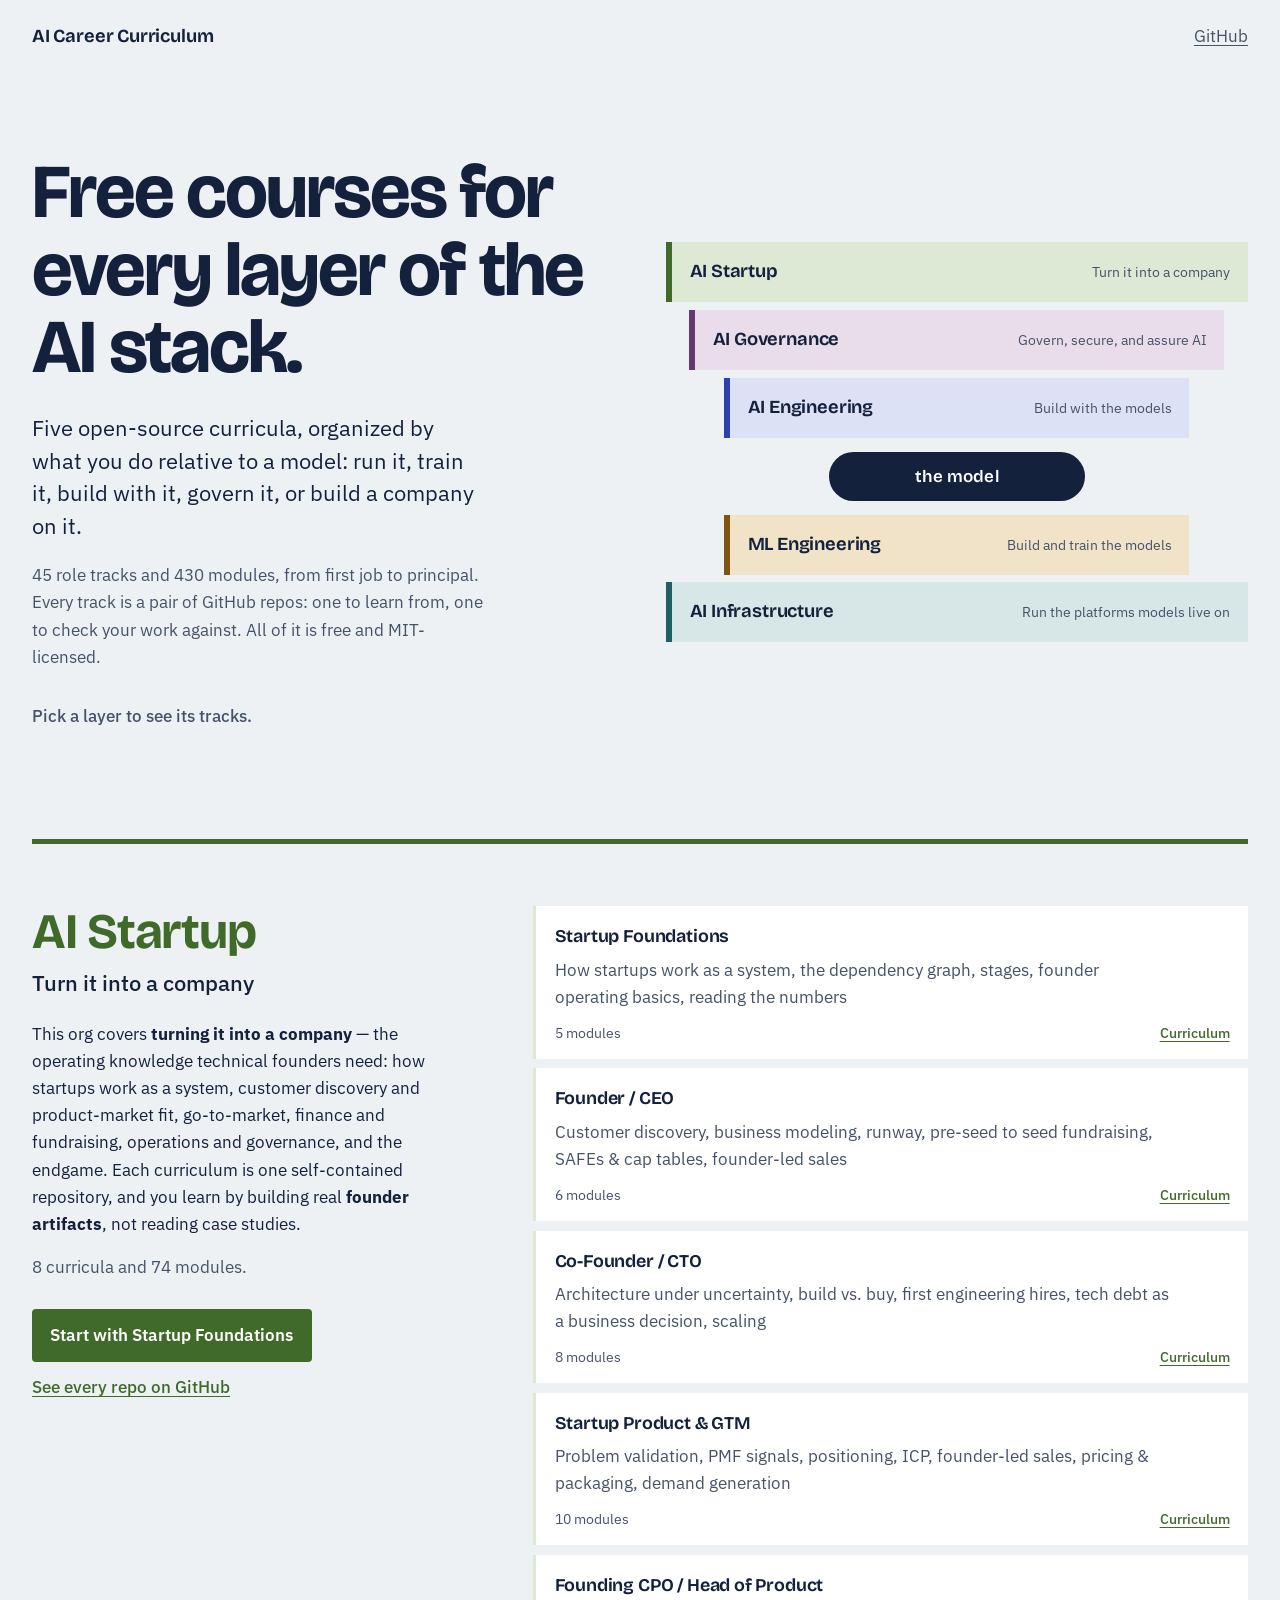
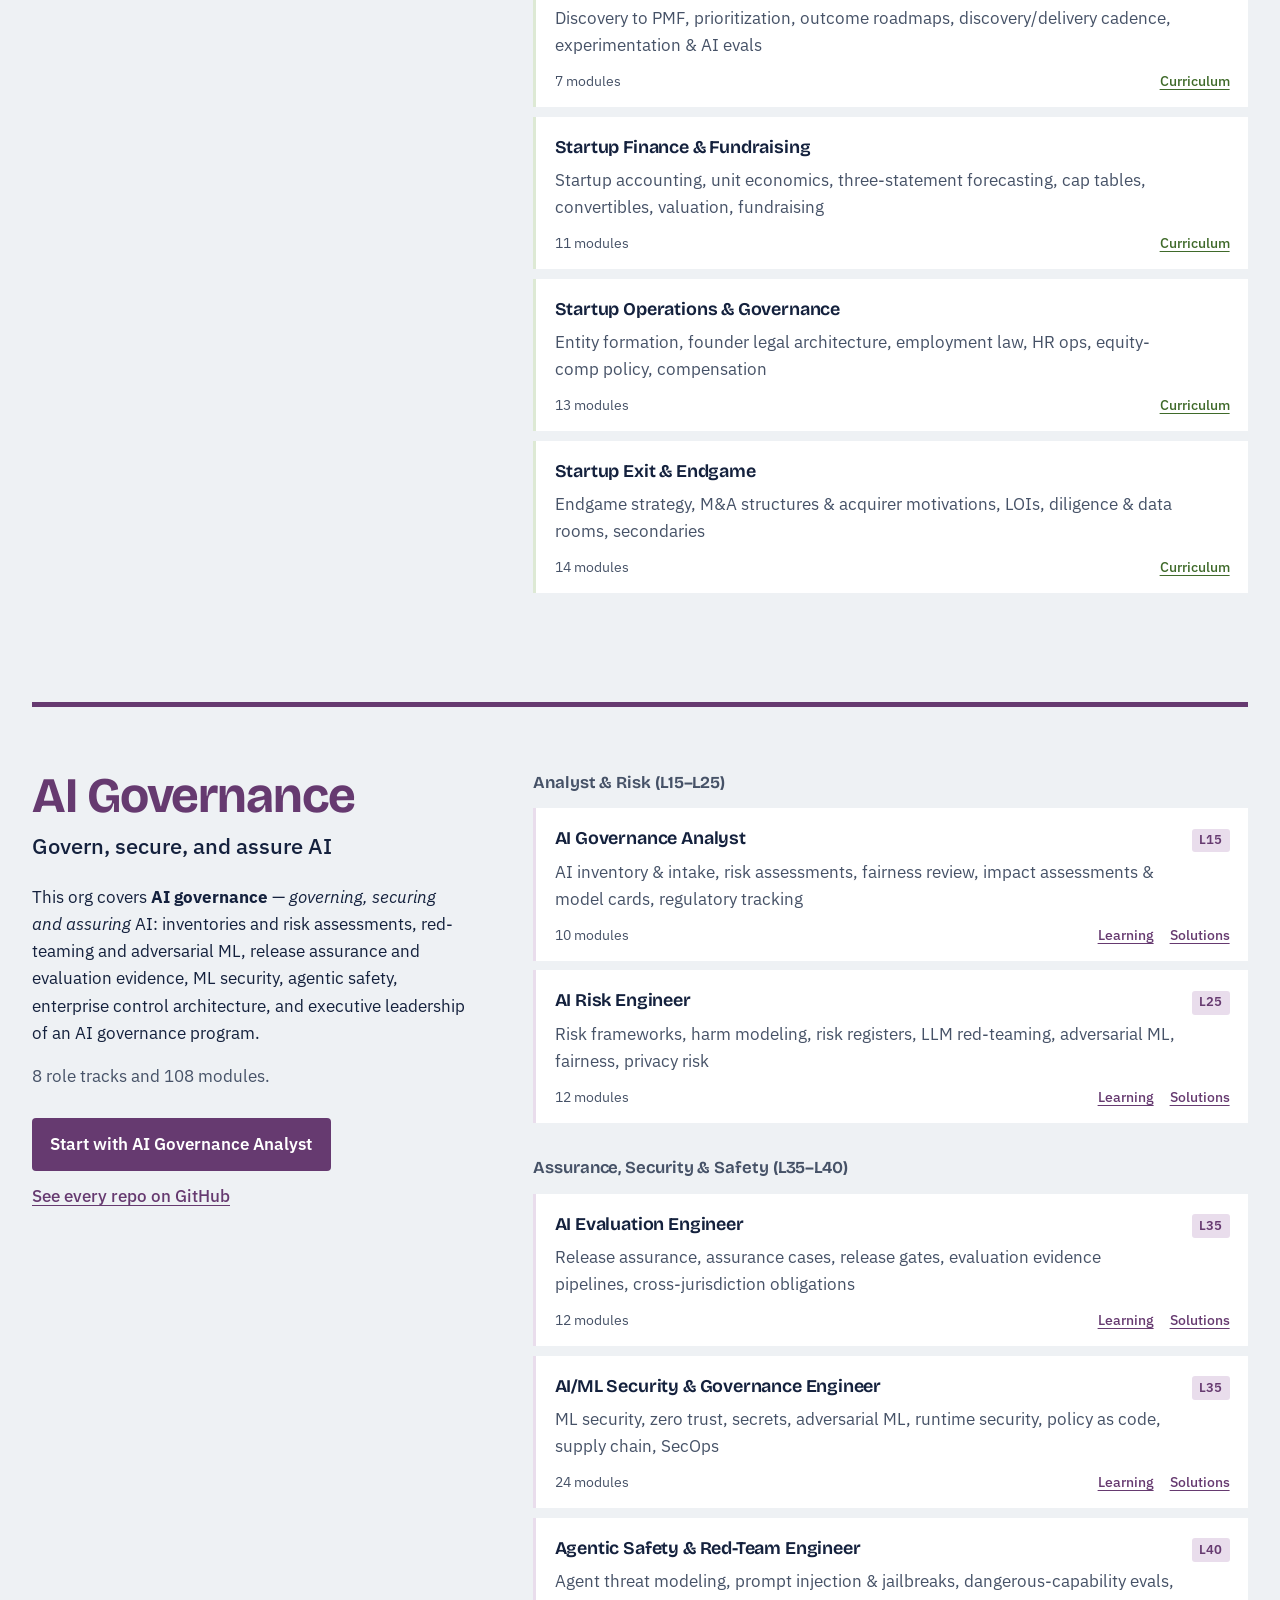
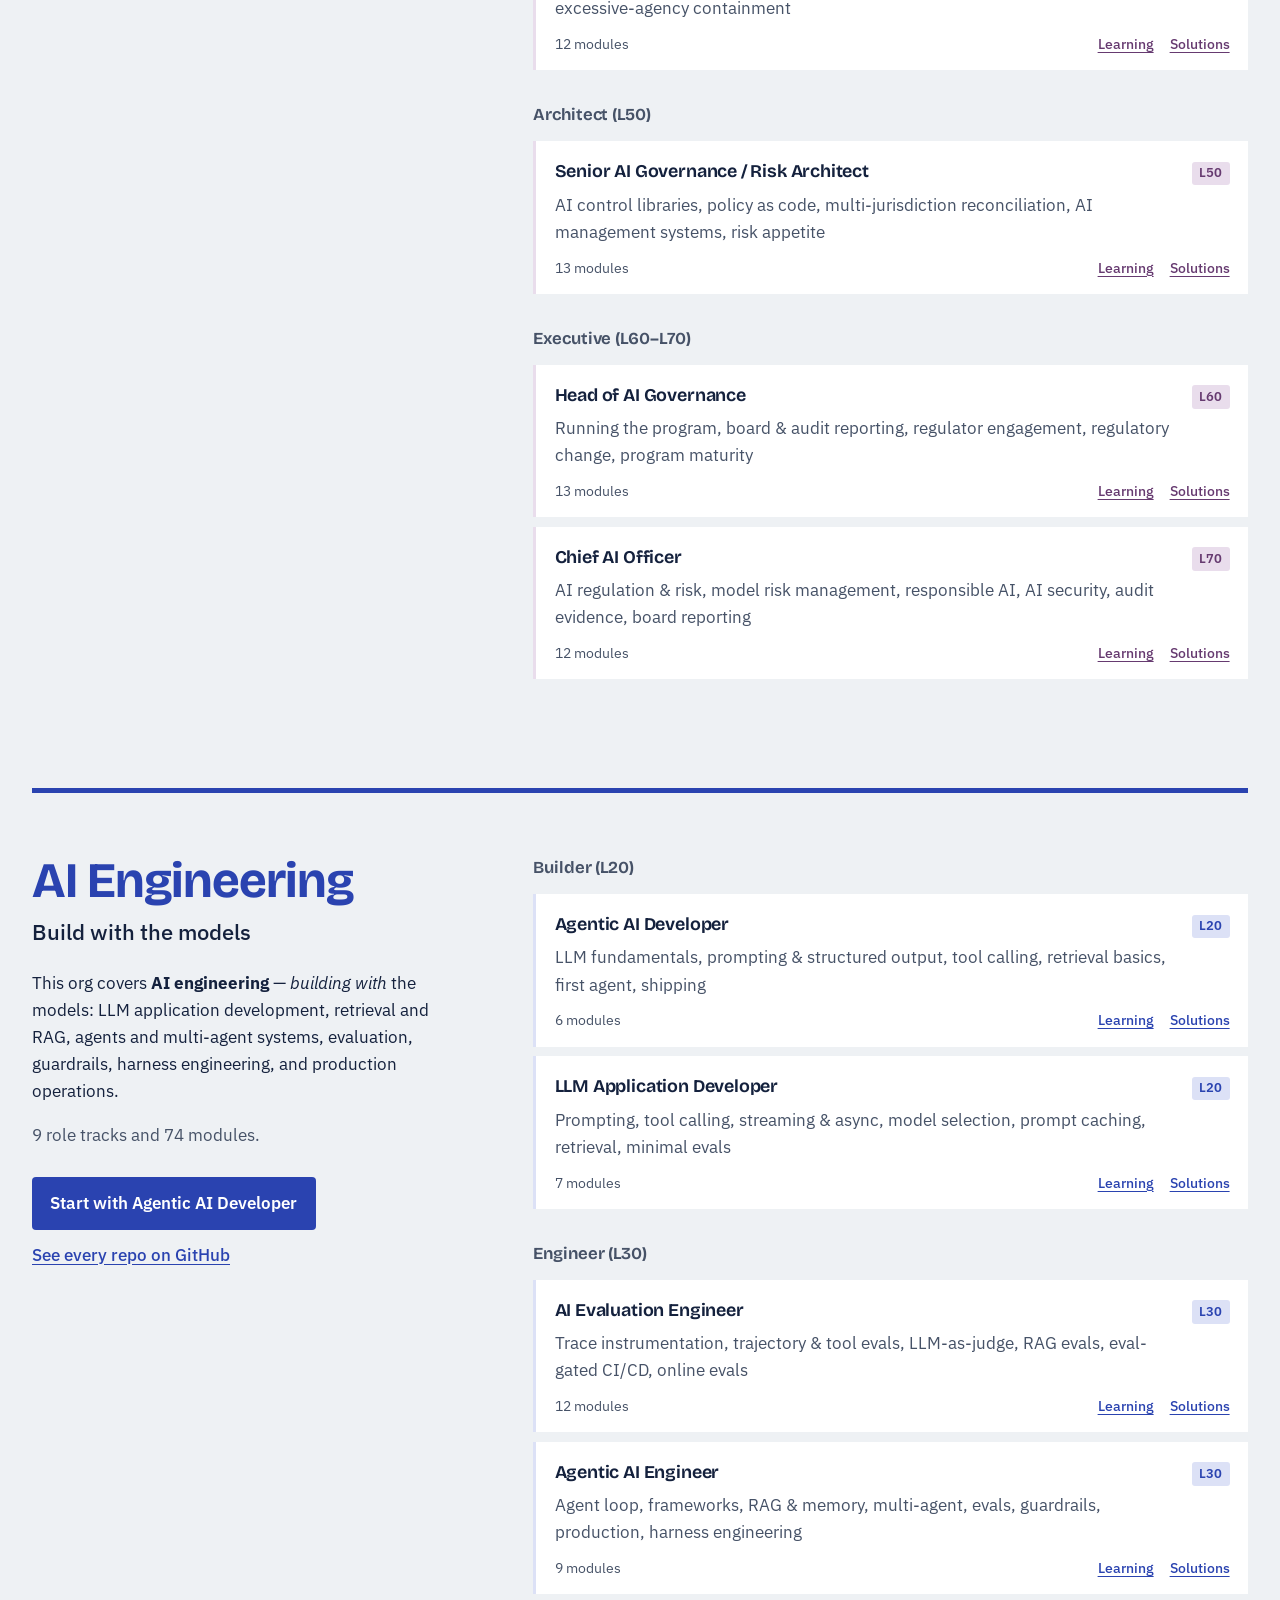
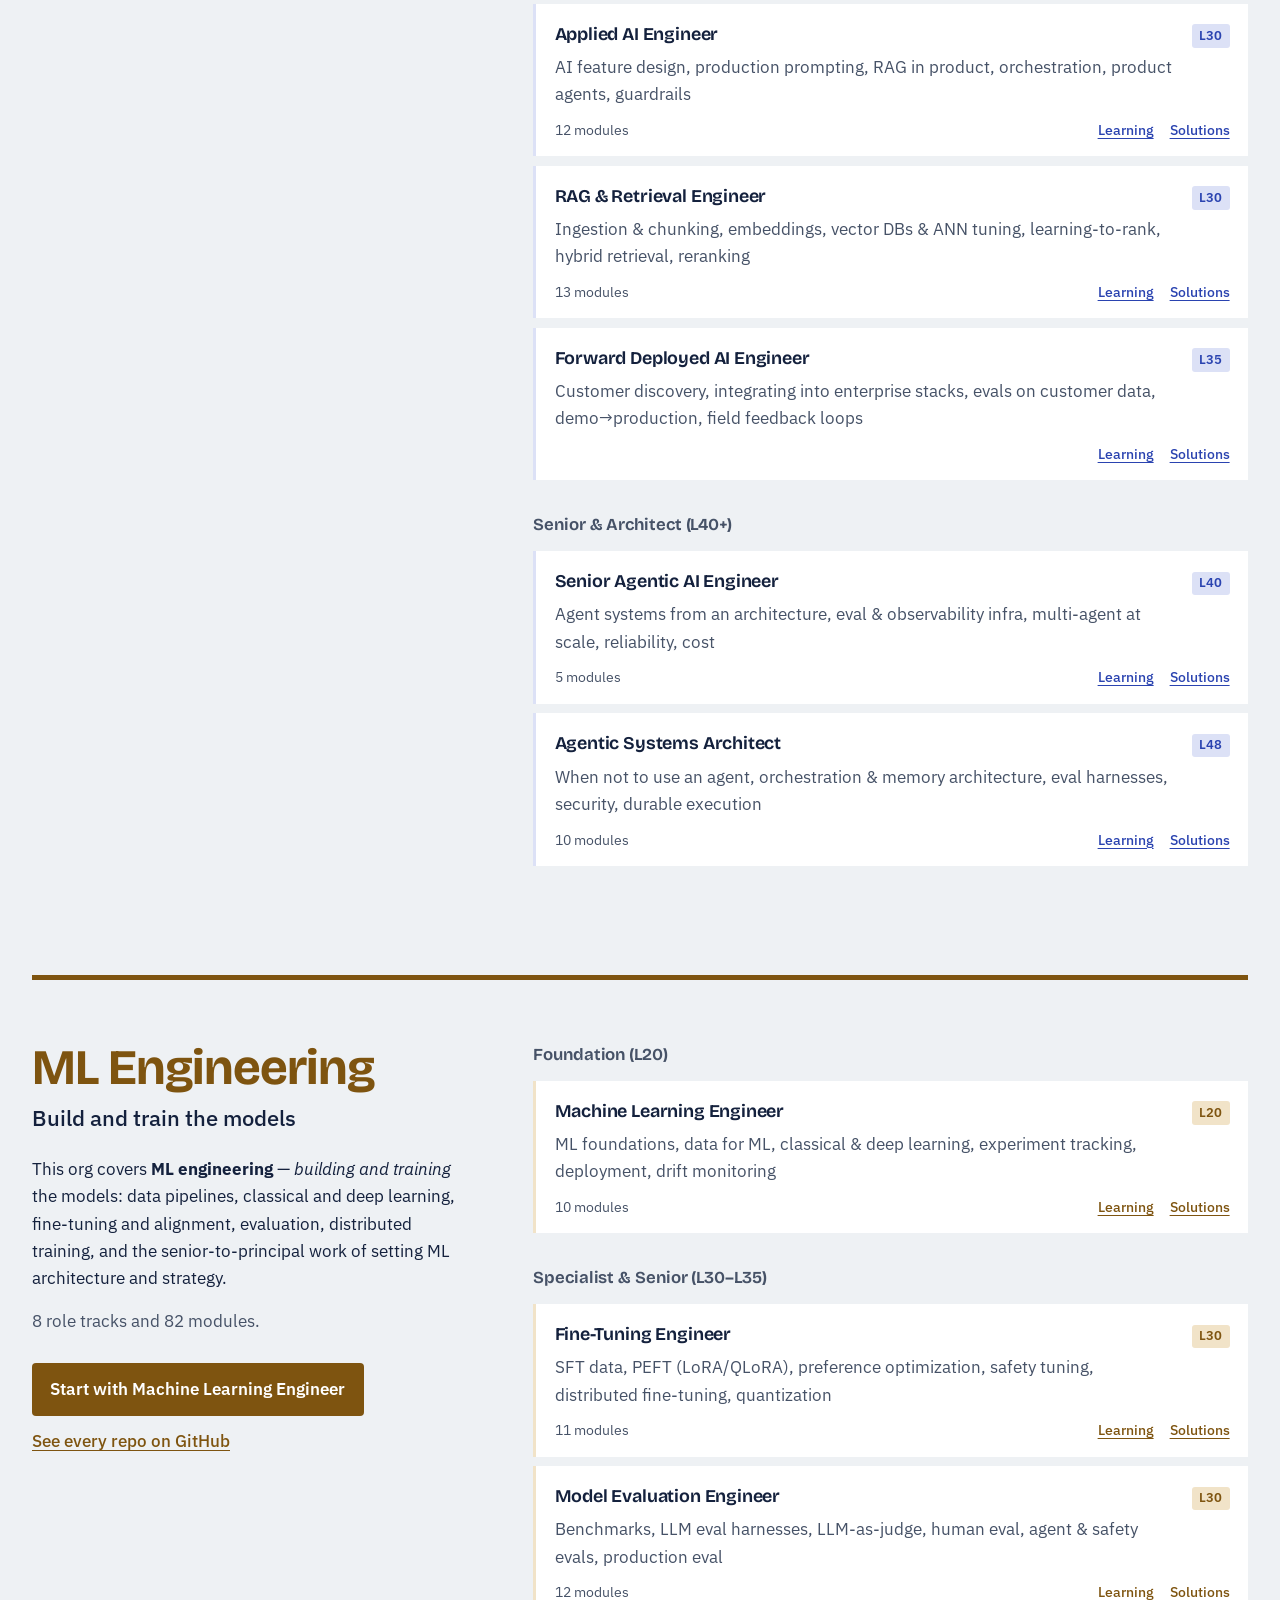
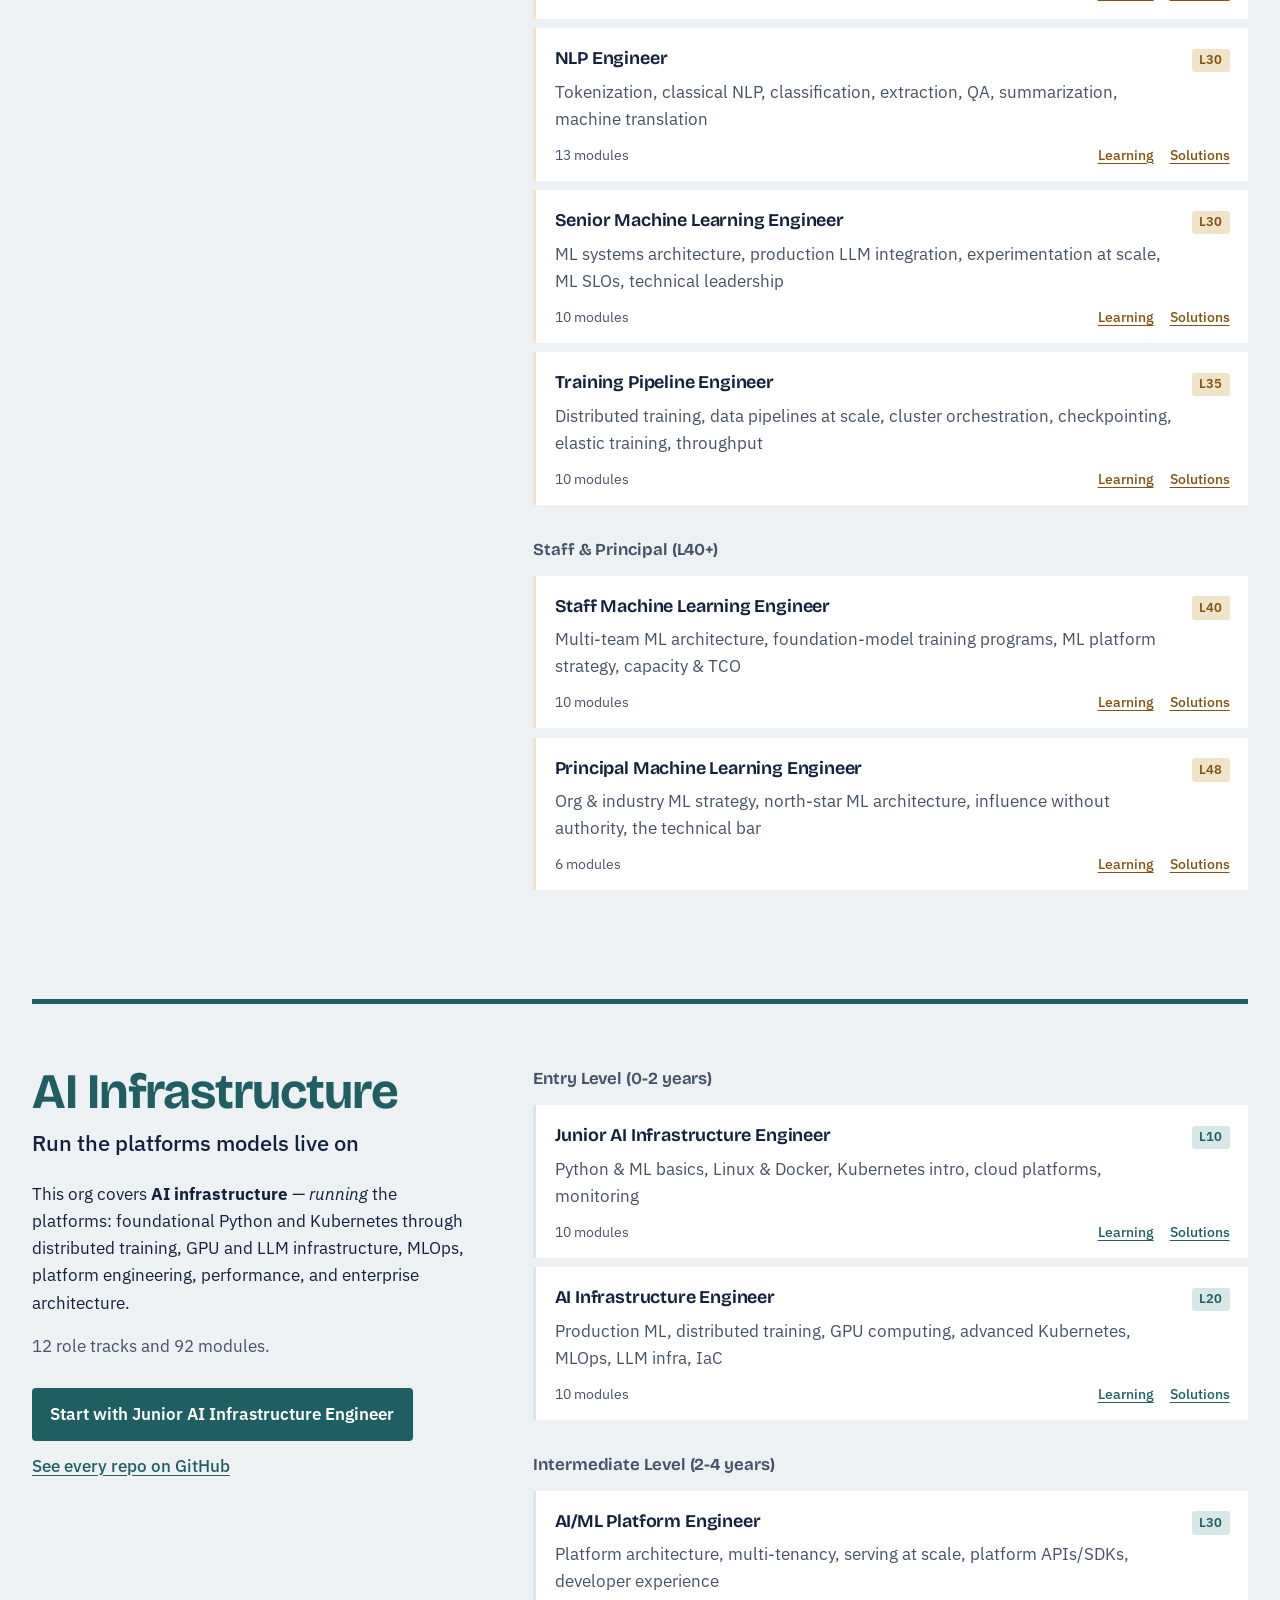
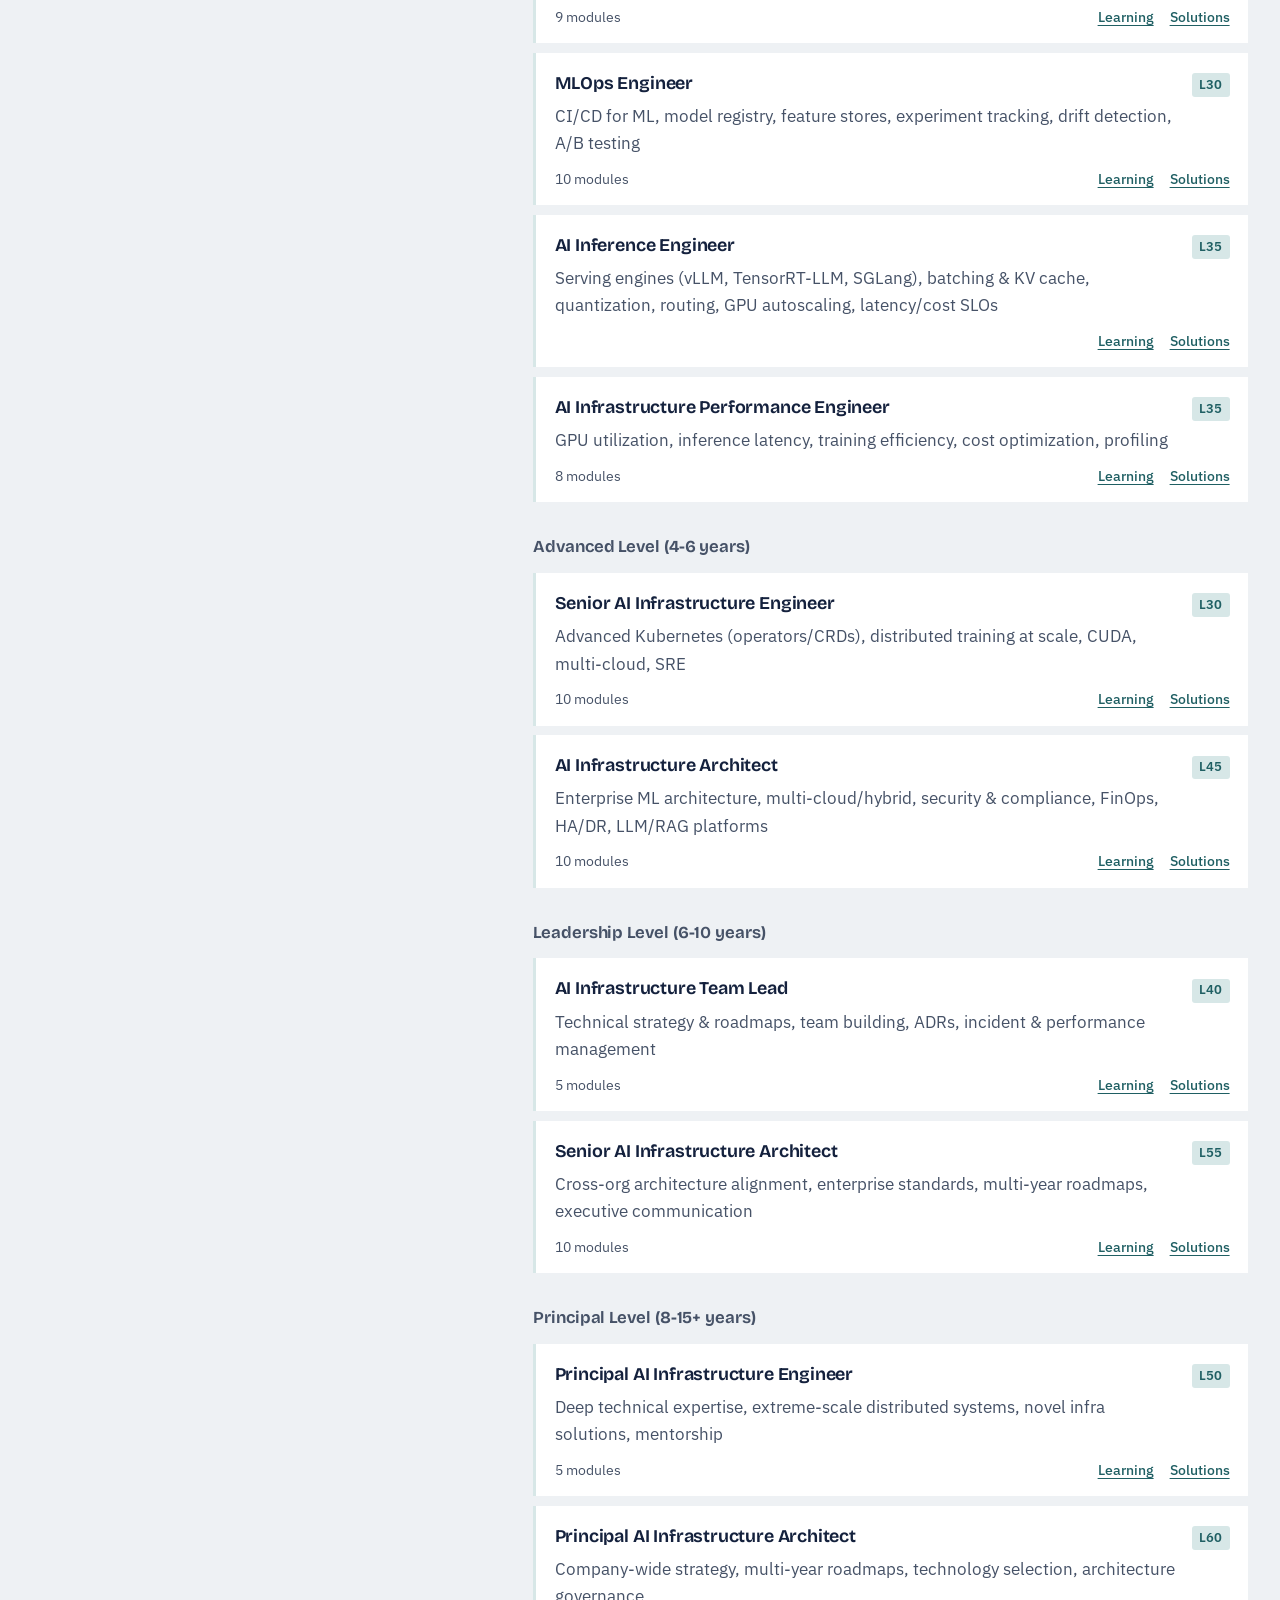
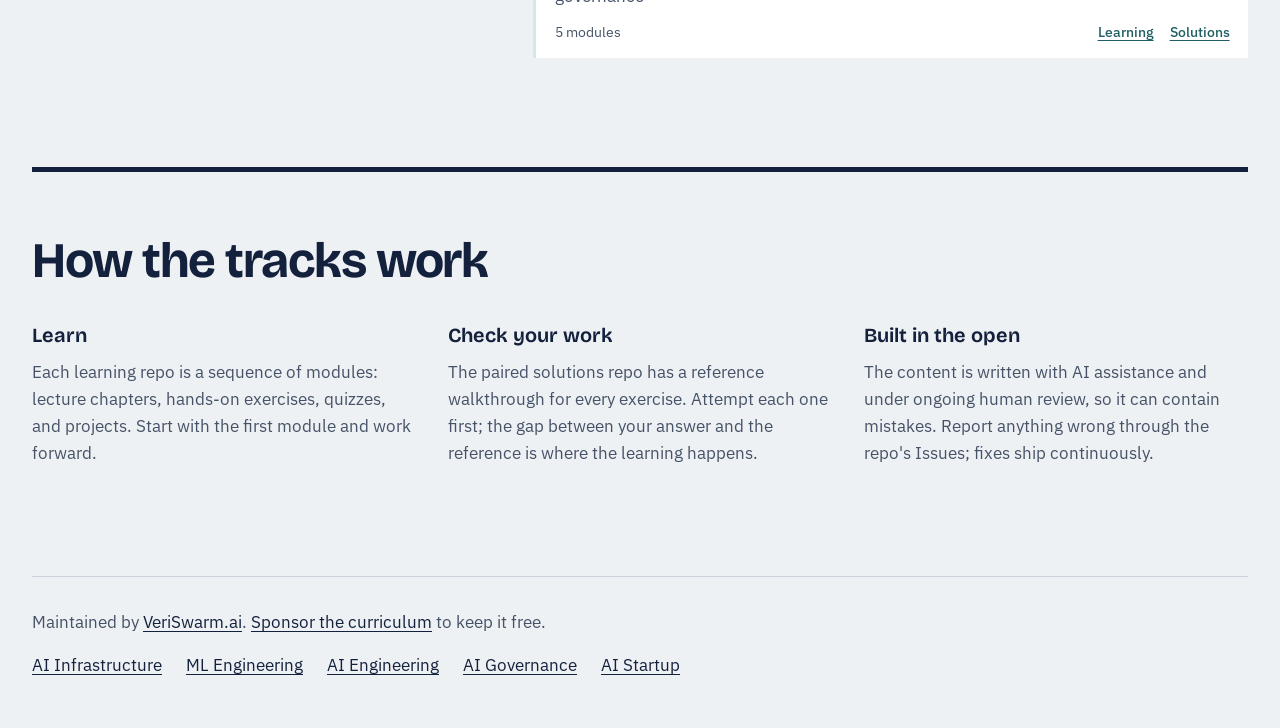
==== commit 474f95ca: "data: add inference + forward-deployed roles (45 tracks) Co-Authored-By: Claude Opus 5.5 <noreply@an" ====
--- a/index.html
+++ b/index.html
@@ -4,9 +4,9 @@
 <meta charset="utf-8">
 <meta name="viewport" content="width=device-width, initial-scale=1">
 <title>AI Career Curriculum — free courses for every layer of the AI stack</title>
-<meta name="description" content="Five free, open-source curricula covering the whole AI stack: infrastructure, ML engineering, AI engineering, governance, and startups. 43 role tracks, each with learning and solutions repos on GitHub.">
+<meta name="description" content="Five free, open-source curricula covering the whole AI stack: infrastructure, ML engineering, AI engineering, governance, and startups. 45 role tracks, each with learning and solutions repos on GitHub.">
 <meta property="og:title" content="AI Career Curriculum">
-<meta property="og:description" content="Free, open-source courses for every layer of the AI stack. 43 role tracks across five curricula on GitHub.">
+<meta property="og:description" content="Free, open-source courses for every layer of the AI stack. 45 role tracks across five curricula on GitHub.">
 <meta property="og:type" content="website">
 <meta property="og:url" content="https://ai-infra-curriculum.github.io/">
 <link rel="canonical" href="https://ai-infra-curriculum.github.io/">
@@ -33,7 +33,7 @@
   <div class="hero__text">
     <h1 id="hero-h">Free courses for every layer of the AI stack.</h1>
     <p class="hero__sub">Five open-source curricula, organized by what you do relative to a model: run it, train it, build with it, govern it, or build a company on it.</p>
-    <p class="hero__facts">43 role tracks and 430 modules, from first job to principal. Every track is a pair of GitHub repos: one to learn from, one to check your work against. All of it is free and MIT-licensed.</p>
+    <p class="hero__facts">45 role tracks and 430 modules, from first job to principal. Every track is a pair of GitHub repos: one to learn from, one to check your work against. All of it is free and MIT-licensed.</p>
     <p class="hero__hint">Pick a layer to see its tracks.</p>
   </div>
   <figure class="hero__figure">
@@ -42,7 +42,7 @@
   </figure>
 </section>
 
-<section class="org org--ai-startup" id="ai-startup" aria-labelledby="ai-startup-h"><div class="org__intro"><h2 id="ai-startup-h">AI Startup</h2><p class="org__verb">Turn it into a company</p><p class="org__overview">This org covers <strong>turning it into a company</strong> — the operating knowledge technical founders need: how startups work as a system, customer discovery and product-market fit, go-to-market, finance and fundraising, operations and governance, and the endgame. Each curriculum is one self-contained repository, and you learn by building real <strong>founder artifacts</strong>, not reading case studies.</p><p class="org__count">8 curricula and 74 modules.</p><p class="org__actions"><a class="start" href="https://github.com/ai-startup-curriculum/startup-foundations">Start with Startup Foundations</a><a class="org__all" href="https://github.com/ai-startup-curriculum">See every repo on GitHub</a></p></div><div class="org__tracks"><ul class="roles"><li class="role"><div class="role__head"><a class="role__title" href="https://github.com/ai-startup-curriculum/startup-foundations">Startup Foundations</a></div><p class="role__focus">How startups work as a system, the dependency graph, stages, founder operating basics, reading the numbers</p><p class="role__meta"><span>5 modules</span><span class="role__links"><a href="https://github.com/ai-startup-curriculum/startup-foundations">Curriculum</a></span></p></li><li class="role"><div class="role__head"><a class="role__title" href="https://github.com/ai-startup-curriculum/founder-ceo-curriculum">Founder / CEO</a></div><p class="role__focus">Customer discovery, business modeling, runway, pre-seed to seed fundraising, SAFEs &amp; cap tables, founder-led sales</p><p class="role__meta"><span>6 modules</span><span class="role__links"><a href="https://github.com/ai-startup-curriculum/founder-ceo-curriculum">Curriculum</a></span></p></li><li class="role"><div class="role__head"><a class="role__title" href="https://github.com/ai-startup-curriculum/cto-curriculum">Co-Founder / CTO</a></div><p class="role__focus">Architecture under uncertainty, build vs. buy, first engineering hires, tech debt as a business decision, scaling</p><p class="role__meta"><span>8 modules</span><span class="role__links"><a href="https://github.com/ai-startup-curriculum/cto-curriculum">Curriculum</a></span></p></li><li class="role"><div class="role__head"><a class="role__title" href="https://github.com/ai-startup-curriculum/startup-product-gtm-curriculum">Startup Product &amp; GTM</a></div><p class="role__focus">Problem validation, PMF signals, positioning, ICP, founder-led sales, pricing &amp; packaging, demand generation</p><p class="role__meta"><span>10 modules</span><span class="role__links"><a href="https://github.com/ai-startup-curriculum/startup-product-gtm-curriculum">Curriculum</a></span></p></li><li class="role"><div class="role__head"><a class="role__title" href="https://github.com/ai-startup-curriculum/cpo-curriculum">Founding CPO / Head of Product</a></div><p class="role__focus">Discovery to PMF, prioritization, outcome roadmaps, discovery/delivery cadence, experimentation &amp; AI evals</p><p class="role__meta"><span>7 modules</span><span class="role__links"><a href="https://github.com/ai-startup-curriculum/cpo-curriculum">Curriculum</a></span></p></li><li class="role"><div class="role__head"><a class="role__title" href="https://github.com/ai-startup-curriculum/startup-finance-fundraising-curriculum">Startup Finance &amp; Fundraising</a></div><p class="role__focus">Startup accounting, unit economics, three-statement forecasting, cap tables, convertibles, valuation, fundraising</p><p class="role__meta"><span>11 modules</span><span class="role__links"><a href="https://github.com/ai-startup-curriculum/startup-finance-fundraising-curriculum">Curriculum</a></span></p></li><li class="role"><div class="role__head"><a class="role__title" href="https://github.com/ai-startup-curriculum/startup-operations-governance-curriculum">Startup Operations &amp; Governance</a></div><p class="role__focus">Entity formation, founder legal architecture, employment law, HR ops, equity-comp policy, compensation</p><p class="role__meta"><span>13 modules</span><span class="role__links"><a href="https://github.com/ai-startup-curriculum/startup-operations-governance-curriculum">Curriculum</a></span></p></li><li class="role"><div class="role__head"><a class="role__title" href="https://github.com/ai-startup-curriculum/startup-exit-curriculum">Startup Exit &amp; Endgame</a></div><p class="role__focus">Endgame strategy, M&amp;A structures &amp; acquirer motivations, LOIs, diligence &amp; data rooms, secondaries</p><p class="role__meta"><span>14 modules</span><span class="role__links"><a href="https://github.com/ai-startup-curriculum/startup-exit-curriculum">Curriculum</a></span></p></li></ul></div></section><section class="org org--ai-governance" id="ai-governance" aria-labelledby="ai-governance-h"><div class="org__intro"><h2 id="ai-governance-h">AI Governance</h2><p class="org__verb">Govern, secure, and assure AI</p><p class="org__overview">This org covers <strong>AI governance</strong> — <em>governing, securing and assuring</em> AI: inventories and risk assessments, red-teaming and adversarial ML, release assurance and evaluation evidence, ML security, agentic safety, enterprise control architecture, and executive leadership of an AI governance program.</p><p class="org__count">8 role tracks and 108 modules.</p><p class="org__actions"><a class="start" href="https://github.com/ai-governance-curriculum/ai-governance-analyst-learning">Start with AI Governance Analyst</a><a class="org__all" href="https://github.com/ai-governance-curriculum">See every repo on GitHub</a></p></div><div class="org__tracks"><h3 class="band">Analyst &amp; Risk (L15–L25)</h3><ul class="roles"><li class="role"><div class="role__head"><a class="role__title" href="https://github.com/ai-governance-curriculum/ai-governance-analyst-learning">AI Governance Analyst</a><span class="role__level">L15</span></div><p class="role__focus">AI inventory &amp; intake, risk assessments, fairness review, impact assessments &amp; model cards, regulatory tracking</p><p class="role__meta"><span>10 modules</span><span class="role__links"><a href="https://github.com/ai-governance-curriculum/ai-governance-analyst-learning">Learning</a><a href="https://github.com/ai-governance-curriculum/ai-governance-analyst-solutions">Solutions</a></span></p></li><li class="role"><div class="role__head"><a class="role__title" href="https://github.com/ai-governance-curriculum/ai-risk-engineer-learning">AI Risk Engineer</a><span class="role__level">L25</span></div><p class="role__focus">Risk frameworks, harm modeling, risk registers, LLM red-teaming, adversarial ML, fairness, privacy risk</p><p class="role__meta"><span>12 modules</span><span class="role__links"><a href="https://github.com/ai-governance-curriculum/ai-risk-engineer-learning">Learning</a><a href="https://github.com/ai-governance-curriculum/ai-risk-engineer-solutions">Solutions</a></span></p></li></ul><h3 class="band">Assurance, Security &amp; Safety (L35–L40)</h3><ul class="roles"><li class="role"><div class="role__head"><a class="role__title" href="https://github.com/ai-governance-curriculum/ai-evaluation-engineer-learning">AI Evaluation Engineer</a><span class="role__level">L35</span></div><p class="role__focus">Release assurance, assurance cases, release gates, evaluation evidence pipelines, cross-jurisdiction obligations</p><p class="role__meta"><span>12 modules</span><span class="role__links"><a href="https://github.com/ai-governance-curriculum/ai-evaluation-engineer-learning">Learning</a><a href="https://github.com/ai-governance-curriculum/ai-evaluation-engineer-solutions">Solutions</a></span></p></li><li class="role"><div class="role__head"><a class="role__title" href="https://github.com/ai-governance-curriculum/security-learning">AI/ML Security &amp; Governance Engineer</a><span class="role__level">L35</span></div><p class="role__focus">ML security, zero trust, secrets, adversarial ML, runtime security, policy as code, supply chain, SecOps</p><p class="role__meta"><span>24 modules</span><span class="role__links"><a href="https://github.com/ai-governance-curriculum/security-learning">Learning</a><a href="https://github.com/ai-governance-curriculum/security-solutions">Solutions</a></span></p></li><li class="role"><div class="role__head"><a class="role__title" href="https://github.com/ai-governance-curriculum/agentic-safety-engineer-learning">Agentic Safety &amp; Red-Team Engineer</a><span class="role__level">L40</span></div><p class="role__focus">Agent threat modeling, prompt injection &amp; jailbreaks, dangerous-capability evals, excessive-agency containment</p><p class="role__meta"><span>12 modules</span><span class="role__links"><a href="https://github.com/ai-governance-curriculum/agentic-safety-engineer-learning">Learning</a><a href="https://github.com/ai-governance-curriculum/agentic-safety-engineer-solutions">Solutions</a></span></p></li></ul><h3 class="band">Architect (L50)</h3><ul class="roles"><li class="role"><div class="role__head"><a class="role__title" href="https://github.com/ai-governance-curriculum/senior-ai-governance-architect-learning">Senior AI Governance / Risk Architect</a><span class="role__level">L50</span></div><p class="role__focus">AI control libraries, policy as code, multi-jurisdiction reconciliation, AI management systems, risk appetite</p><p class="role__meta"><span>13 modules</span><span class="role__links"><a href="https://github.com/ai-governance-curriculum/senior-ai-governance-architect-learning">Learning</a><a href="https://github.com/ai-governance-curriculum/senior-ai-governance-architect-solutions">Solutions</a></span></p></li></ul><h3 class="band">Executive (L60–L70)</h3><ul class="roles"><li class="role"><div class="role__head"><a class="role__title" href="https://github.com/ai-governance-curriculum/head-of-ai-governance-learning">Head of AI Governance</a><span class="role__level">L60</span></div><p class="role__focus">Running the program, board &amp; audit reporting, regulator engagement, regulatory change, program maturity</p><p class="role__meta"><span>13 modules</span><span class="role__links"><a href="https://github.com/ai-governance-curriculum/head-of-ai-governance-learning">Learning</a><a href="https://github.com/ai-governance-curriculum/head-of-ai-governance-solutions">Solutions</a></span></p></li><li class="role"><div class="role__head"><a class="role__title" href="https://github.com/ai-governance-curriculum/chief-ai-officer-learning">Chief AI Officer</a><span class="role__level">L70</span></div><p class="role__focus">AI regulation &amp; risk, model risk management, responsible AI, AI security, audit evidence, board reporting</p><p class="role__meta"><span>12 modules</span><span class="role__links"><a href="https://github.com/ai-governance-curriculum/chief-ai-officer-learning">Learning</a><a href="https://github.com/ai-governance-curriculum/chief-ai-officer-solutions">Solutions</a></span></p></li></ul></div></section><section class="org org--ai-engineering" id="ai-engineering" aria-labelledby="ai-engineering-h"><div class="org__intro"><h2 id="ai-engineering-h">AI Engineering</h2><p class="org__verb">Build with the models</p><p class="org__overview">This org covers <strong>AI engineering</strong> — <em>building with</em> the models: LLM application development, retrieval and RAG, agents and multi-agent systems, evaluation, guardrails, harness engineering, and production operations.</p><p class="org__count">8 role tracks and 74 modules.</p><p class="org__actions"><a class="start" href="https://github.com/ai-engineering-curriculum/agentic-ai-developer-learning">Start with Agentic AI Developer</a><a class="org__all" href="https://github.com/ai-engineering-curriculum">See every repo on GitHub</a></p></div><div class="org__tracks"><h3 class="band">Builder (L20)</h3><ul class="roles"><li class="role"><div class="role__head"><a class="role__title" href="https://github.com/ai-engineering-curriculum/agentic-ai-developer-learning">Agentic AI Developer</a><span class="role__level">L20</span></div><p class="role__focus">LLM fundamentals, prompting &amp; structured output, tool calling, retrieval basics, first agent, shipping</p><p class="role__meta"><span>6 modules</span><span class="role__links"><a href="https://github.com/ai-engineering-curriculum/agentic-ai-developer-learning">Learning</a><a href="https://github.com/ai-engineering-curriculum/agentic-ai-developer-solutions">Solutions</a></span></p></li><li class="role"><div class="role__head"><a class="role__title" href="https://github.com/ai-engineering-curriculum/llm-application-developer-learning">LLM Application Developer</a><span class="role__level">L20</span></div><p class="role__focus">Prompting, tool calling, streaming &amp; async, model selection, prompt caching, retrieval, minimal evals</p><p class="role__meta"><span>7 modules</span><span class="role__links"><a href="https://github.com/ai-engineering-curriculum/llm-application-developer-learning">Learning</a><a href="https://github.com/ai-engineering-curriculum/llm-application-developer-solutions">Solutions</a></span></p></li></ul><h3 class="band">Engineer (L30)</h3><ul class="roles"><li class="role"><div class="role__head"><a class="role__title" href="https://github.com/ai-engineering-curriculum/ai-eval-engineer-learning">AI Evaluation Engineer</a><span class="role__level">L30</span></div><p class="role__focus">Trace instrumentation, trajectory &amp; tool evals, LLM-as-judge, RAG evals, eval-gated CI/CD, online evals</p><p class="role__meta"><span>12 modules</span><span class="role__links"><a href="https://github.com/ai-engineering-curriculum/ai-eval-engineer-learning">Learning</a><a href="https://github.com/ai-engineering-curriculum/ai-eval-engineer-solutions">Solutions</a></span></p></li><li class="role"><div class="role__head"><a class="role__title" href="https://github.com/ai-engineering-curriculum/agentic-ai-engineer-learning">Agentic AI Engineer</a><span class="role__level">L30</span></div><p class="role__focus">Agent loop, frameworks, RAG &amp; memory, multi-agent, evals, guardrails, production, harness engineering</p><p class="role__meta"><span>9 modules</span><span class="role__links"><a href="https://github.com/ai-engineering-curriculum/agentic-ai-engineer-learning">Learning</a><a href="https://github.com/ai-engineering-curriculum/agentic-ai-engineer-solutions">Solutions</a></span></p></li><li class="role"><div class="role__head"><a class="role__title" href="https://github.com/ai-engineering-curriculum/applied-ai-engineer-learning">Applied AI Engineer</a><span class="role__level">L30</span></div><p class="role__focus">AI feature design, production prompting, RAG in product, orchestration, product agents, guardrails</p><p class="role__meta"><span>12 modules</span><span class="role__links"><a href="https://github.com/ai-engineering-curriculum/applied-ai-engineer-learning">Learning</a><a href="https://github.com/ai-engineering-curriculum/applied-ai-engineer-solutions">Solutions</a></span></p></li><li class="role"><div class="role__head"><a class="role__title" href="https://github.com/ai-engineering-curriculum/rag-engineer-learning">RAG &amp; Retrieval Engineer</a><span class="role__level">L30</span></div><p class="role__focus">Ingestion &amp; chunking, embeddings, vector DBs &amp; ANN tuning, learning-to-rank, hybrid retrieval, reranking</p><p class="role__meta"><span>13 modules</span><span class="role__links"><a href="https://github.com/ai-engineering-curriculum/rag-engineer-learning">Learning</a><a href="https://github.com/ai-engineering-curriculum/rag-engineer-solutions">Solutions</a></span></p></li></ul><h3 class="band">Senior &amp; Architect (L40+)</h3><ul class="roles"><li class="role"><div class="role__head"><a class="role__title" href="https://github.com/ai-engineering-curriculum/senior-agentic-ai-engineer-learning">Senior Agentic AI Engineer</a><span class="role__level">L40</span></div><p class="role__focus">Agent systems from an architecture, eval &amp; observability infra, multi-agent at scale, reliability, cost</p><p class="role__meta"><span>5 modules</span><span class="role__links"><a href="https://github.com/ai-engineering-curriculum/senior-agentic-ai-engineer-learning">Learning</a><a href="https://github.com/ai-engineering-curriculum/senior-agentic-ai-engineer-solutions">Solutions</a></span></p></li><li class="role"><div class="role__head"><a class="role__title" href="https://github.com/ai-engineering-curriculum/agentic-systems-architect-learning">Agentic Systems Architect</a><span class="role__level">L48</span></div><p class="role__focus">When not to use an agent, orchestration &amp; memory architecture, eval harnesses, security, durable execution</p><p class="role__meta"><span>10 modules</span><span class="role__links"><a href="https://github.com/ai-engineering-curriculum/agentic-systems-architect-learning">Learning</a><a href="https://github.com/ai-engineering-curriculum/agentic-systems-architect-solutions">Solutions</a></span></p></li></ul></div></section><section class="org org--ml-engineering" id="ml-engineering" aria-labelledby="ml-engineering-h"><div class="org__intro"><h2 id="ml-engineering-h">ML Engineering</h2><p class="org__verb">Build and train the models</p><p class="org__overview">This org covers <strong>ML engineering</strong> — <em>building and training</em> the models: data pipelines, classical and deep learning, fine-tuning and alignment, evaluation, distributed training, and the senior-to-principal work of setting ML architecture and strategy.</p><p class="org__count">8 role tracks and 82 modules.</p><p class="org__actions"><a class="start" href="https://github.com/ml-engineering-curriculum/ml-engineer-learning">Start with Machine Learning Engineer</a><a class="org__all" href="https://github.com/ml-engineering-curriculum">See every repo on GitHub</a></p></div><div class="org__tracks"><h3 class="band">Foundation (L20)</h3><ul class="roles"><li class="role"><div class="role__head"><a class="role__title" href="https://github.com/ml-engineering-curriculum/ml-engineer-learning">Machine Learning Engineer</a><span class="role__level">L20</span></div><p class="role__focus">ML foundations, data for ML, classical &amp; deep learning, experiment tracking, deployment, drift monitoring</p><p class="role__meta"><span>10 modules</span><span class="role__links"><a href="https://github.com/ml-engineering-curriculum/ml-engineer-learning">Learning</a><a href="https://github.com/ml-engineering-curriculum/ml-engineer-solutions">Solutions</a></span></p></li></ul><h3 class="band">Specialist &amp; Senior (L30–L35)</h3><ul class="roles"><li class="role"><div class="role__head"><a class="role__title" href="https://github.com/ml-engineering-curriculum/fine-tuning-engineer-learning">Fine-Tuning Engineer</a><span class="role__level">L30</span></div><p class="role__focus">SFT data, PEFT (LoRA/QLoRA), preference optimization, safety tuning, distributed fine-tuning, quantization</p><p class="role__meta"><span>11 modules</span><span class="role__links"><a href="https://github.com/ml-engineering-curriculum/fine-tuning-engineer-learning">Learning</a><a href="https://github.com/ml-engineering-curriculum/fine-tuning-engineer-solutions">Solutions</a></span></p></li><li class="role"><div class="role__head"><a class="role__title" href="https://github.com/ml-engineering-curriculum/model-evaluation-engineer-learning">Model Evaluation Engineer</a><span class="role__level">L30</span></div><p class="role__focus">Benchmarks, LLM eval harnesses, LLM-as-judge, human eval, agent &amp; safety evals, production eval</p><p class="role__meta"><span>12 modules</span><span class="role__links"><a href="https://github.com/ml-engineering-curriculum/model-evaluation-engineer-learning">Learning</a><a href="https://github.com/ml-engineering-curriculum/model-evaluation-engineer-solutions">Solutions</a></span></p></li><li class="role"><div class="role__head"><a class="role__title" href="https://github.com/ml-engineering-curriculum/nlp-engineer-learning">NLP Engineer</a><span class="role__level">L30</span></div><p class="role__focus">Tokenization, classical NLP, classification, extraction, QA, summarization, machine translation</p><p class="role__meta"><span>13 modules</span><span class="role__links"><a href="https://github.com/ml-engineering-curriculum/nlp-engineer-learning">Learning</a><a href="https://github.com/ml-engineering-curriculum/nlp-engineer-solutions">Solutions</a></span></p></li><li class="role"><div class="role__head"><a class="role__title" href="https://github.com/ml-engineering-curriculum/senior-ml-engineer-learning">Senior Machine Learning Engineer</a><span class="role__level">L30</span></div><p class="role__focus">ML systems architecture, production LLM integration, experimentation at scale, ML SLOs, technical leadership</p><p class="role__meta"><span>10 modules</span><span class="role__links"><a href="https://github.com/ml-engineering-curriculum/senior-ml-engineer-learning">Learning</a><a href="https://github.com/ml-engineering-curriculum/senior-ml-engineer-solutions">Solutions</a></span></p></li><li class="role"><div class="role__head"><a class="role__title" href="https://github.com/ml-engineering-curriculum/training-pipeline-engineer-learning">Training Pipeline Engineer</a><span class="role__level">L35</span></div><p class="role__focus">Distributed training, data pipelines at scale, cluster orchestration, checkpointing, elastic training, throughput</p><p class="role__meta"><span>10 modules</span><span class="role__links"><a href="https://github.com/ml-engineering-curriculum/training-pipeline-engineer-learning">Learning</a><a href="https://github.com/ml-engineering-curriculum/training-pipeline-engineer-solutions">Solutions</a></span></p></li></ul><h3 class="band">Staff &amp; Principal (L40+)</h3><ul class="roles"><li class="role"><div class="role__head"><a class="role__title" href="https://github.com/ml-engineering-curriculum/staff-ml-engineer-learning">Staff Machine Learning Engineer</a><span class="role__level">L40</span></div><p class="role__focus">Multi-team ML architecture, foundation-model training programs, ML platform strategy, capacity &amp; TCO</p><p class="role__meta"><span>10 modules</span><span class="role__links"><a href="https://github.com/ml-engineering-curriculum/staff-ml-engineer-learning">Learning</a><a href="https://github.com/ml-engineering-curriculum/staff-ml-engineer-solutions">Solutions</a></span></p></li><li class="role"><div class="role__head"><a class="role__title" href="https://github.com/ml-engineering-curriculum/principal-ml-engineer-learning">Principal Machine Learning Engineer</a><span class="role__level">L48</span></div><p class="role__focus">Org &amp; industry ML strategy, north-star ML architecture, influence without authority, the technical bar</p><p class="role__meta"><span>6 modules</span><span class="role__links"><a href="https://github.com/ml-engineering-curriculum/principal-ml-engineer-learning">Learning</a><a href="https://github.com/ml-engineering-curriculum/principal-ml-engineer-solutions">Solutions</a></span></p></li></ul></div></section><section class="org org--ai-infra" id="ai-infra" aria-labelledby="ai-infra-h"><div class="org__intro"><h2 id="ai-infra-h">AI Infrastructure</h2><p class="org__verb">Run the platforms models live on</p><p class="org__overview">This org covers <strong>AI infrastructure</strong> — <em>running</em> the platforms: foundational Python and Kubernetes through distributed training, GPU and LLM infrastructure, MLOps, platform engineering, performance, and enterprise architecture.</p><p class="org__count">11 role tracks and 92 modules.</p><p class="org__actions"><a class="start" href="https://github.com/ai-infra-curriculum/ai-infra-junior-engineer-learning">Start with Junior AI Infrastructure Engineer</a><a class="org__all" href="https://github.com/ai-infra-curriculum">See every repo on GitHub</a></p></div><div class="org__tracks"><h3 class="band">Entry Level (0-2 years)</h3><ul class="roles"><li class="role"><div class="role__head"><a class="role__title" href="https://github.com/ai-infra-curriculum/ai-infra-junior-engineer-learning">Junior AI Infrastructure Engineer</a><span class="role__level">L10</span></div><p class="role__focus">Python &amp; ML basics, Linux &amp; Docker, Kubernetes intro, cloud platforms, monitoring</p><p class="role__meta"><span>10 modules</span><span class="role__links"><a href="https://github.com/ai-infra-curriculum/ai-infra-junior-engineer-learning">Learning</a><a href="https://github.com/ai-infra-curriculum/ai-infra-junior-engineer-solutions">Solutions</a></span></p></li><li class="role"><div class="role__head"><a class="role__title" href="https://github.com/ai-infra-curriculum/ai-infra-engineer-learning">AI Infrastructure Engineer</a><span class="role__level">L20</span></div><p class="role__focus">Production ML, distributed training, GPU computing, advanced Kubernetes, MLOps, LLM infra, IaC</p><p class="role__meta"><span>10 modules</span><span class="role__links"><a href="https://github.com/ai-infra-curriculum/ai-infra-engineer-learning">Learning</a><a href="https://github.com/ai-infra-curriculum/ai-infra-engineer-solutions">Solutions</a></span></p></li></ul><h3 class="band">Intermediate Level (2-4 years)</h3><ul class="roles"><li class="role"><div class="role__head"><a class="role__title" href="https://github.com/ai-infra-curriculum/ai-infra-ml-platform-learning">AI/ML Platform Engineer</a><span class="role__level">L30</span></div><p class="role__focus">Platform architecture, multi-tenancy, serving at scale, platform APIs/SDKs, developer experience</p><p class="role__meta"><span>9 modules</span><span class="role__links"><a href="https://github.com/ai-infra-curriculum/ai-infra-ml-platform-learning">Learning</a><a href="https://github.com/ai-infra-curriculum/ai-infra-ml-platform-solutions">Solutions</a></span></p></li><li class="role"><div class="role__head"><a class="role__title" href="https://github.com/ai-infra-curriculum/ai-infra-mlops-learning">MLOps Engineer</a><span class="role__level">L30</span></div><p class="role__focus">CI/CD for ML, model registry, feature stores, experiment tracking, drift detection, A/B testing</p><p class="role__meta"><span>10 modules</span><span class="role__links"><a href="https://github.com/ai-infra-curriculum/ai-infra-mlops-learning">Learning</a><a href="https://github.com/ai-infra-curriculum/ai-infra-mlops-solutions">Solutions</a></span></p></li><li class="role"><div class="role__head"><a class="role__title" href="https://github.com/ai-infra-curriculum/ai-infra-performance-learning">AI Infrastructure Performance Engineer</a><span class="role__level">L35</span></div><p class="role__focus">GPU utilization, inference latency, training efficiency, cost optimization, profiling</p><p class="role__meta"><span>8 modules</span><span class="role__links"><a href="https://github.com/ai-infra-curriculum/ai-infra-performance-learning">Learning</a><a href="https://github.com/ai-infra-curriculum/ai-infra-performance-solutions">Solutions</a></span></p></li></ul><h3 class="band">Advanced Level (4-6 years)</h3><ul class="roles"><li class="role"><div class="role__head"><a class="role__title" href="https://github.com/ai-infra-curriculum/ai-infra-senior-engineer-learning">Senior AI Infrastructure Engineer</a><span class="role__level">L30</span></div><p class="role__focus">Advanced Kubernetes (operators/CRDs), distributed training at scale, CUDA, multi-cloud, SRE</p><p class="role__meta"><span>10 modules</span><span class="role__links"><a href="https://github.com/ai-infra-curriculum/ai-infra-senior-engineer-learning">Learning</a><a href="https://github.com/ai-infra-curriculum/ai-infra-senior-engineer-solutions">Solutions</a></span></p></li><li class="role"><div class="role__head"><a class="role__title" href="https://github.com/ai-infra-curriculum/ai-infra-architect-learning">AI Infrastructure Architect</a><span class="role__level">L45</span></div><p class="role__focus">Enterprise ML architecture, multi-cloud/hybrid, security &amp; compliance, FinOps, HA/DR, LLM/RAG platforms</p><p class="role__meta"><span>10 modules</span><span class="role__links"><a href="https://github.com/ai-infra-curriculum/ai-infra-architect-learning">Learning</a><a href="https://github.com/ai-infra-curriculum/ai-infra-architect-solutions">Solutions</a></span></p></li></ul><h3 class="band">Leadership Level (6-10 years)</h3><ul class="roles"><li class="role"><div class="role__head"><a class="role__title" href="https://github.com/ai-infra-curriculum/ai-infra-team-lead-learning">AI Infrastructure Team Lead</a><span class="role__level">L40</span></div><p class="role__focus">Technical strategy &amp; roadmaps, team building, ADRs, incident &amp; performance management</p><p class="role__meta"><span>5 modules</span><span class="role__links"><a href="https://github.com/ai-infra-curriculum/ai-infra-team-lead-learning">Learning</a><a href="https://github.com/ai-infra-curriculum/ai-infra-team-lead-solutions">Solutions</a></span></p></li><li class="role"><div class="role__head"><a class="role__title" href="https://github.com/ai-infra-curriculum/ai-infra-senior-architect-learning">Senior AI Infrastructure Architect</a><span class="role__level">L55</span></div><p class="role__focus">Cross-org architecture alignment, enterprise standards, multi-year roadmaps, executive communication</p><p class="role__meta"><span>10 modules</span><span class="role__links"><a href="https://github.com/ai-infra-curriculum/ai-infra-senior-architect-learning">Learning</a><a href="https://github.com/ai-infra-curriculum/ai-infra-senior-architect-solutions">Solutions</a></span></p></li></ul><h3 class="band">Principal Level (8-15+ years)</h3><ul class="roles"><li class="role"><div class="role__head"><a class="role__title" href="https://github.com/ai-infra-curriculum/ai-infra-principal-engineer-learning">Principal AI Infrastructure Engineer</a><span class="role__level">L50</span></div><p class="role__focus">Deep technical expertise, extreme-scale distributed systems, novel infra solutions, mentorship</p><p class="role__meta"><span>5 modules</span><span class="role__links"><a href="https://github.com/ai-infra-curriculum/ai-infra-principal-engineer-learning">Learning</a><a href="https://github.com/ai-infra-curriculum/ai-infra-principal-engineer-solutions">Solutions</a></span></p></li><li class="role"><div class="role__head"><a class="role__title" href="https://github.com/ai-infra-curriculum/ai-infra-principal-architect-learning">Principal AI Infrastructure Architect</a><span class="role__level">L60</span></div><p class="role__focus">Company-wide strategy, multi-year roadmaps, technology selection, architecture governance</p><p class="role__meta"><span>5 modules</span><span class="role__links"><a href="https://github.com/ai-infra-curriculum/ai-infra-principal-architect-learning">Learning</a><a href="https://github.com/ai-infra-curriculum/ai-infra-principal-architect-solutions">Solutions</a></span></p></li></ul></div></section>
+<section class="org org--ai-startup" id="ai-startup" aria-labelledby="ai-startup-h"><div class="org__intro"><h2 id="ai-startup-h">AI Startup</h2><p class="org__verb">Turn it into a company</p><p class="org__overview">This org covers <strong>turning it into a company</strong> — the operating knowledge technical founders need: how startups work as a system, customer discovery and product-market fit, go-to-market, finance and fundraising, operations and governance, and the endgame. Each curriculum is one self-contained repository, and you learn by building real <strong>founder artifacts</strong>, not reading case studies.</p><p class="org__count">8 curricula and 74 modules.</p><p class="org__actions"><a class="start" href="https://github.com/ai-startup-curriculum/startup-foundations">Start with Startup Foundations</a><a class="org__all" href="https://github.com/ai-startup-curriculum">See every repo on GitHub</a></p></div><div class="org__tracks"><ul class="roles"><li class="role"><div class="role__head"><a class="role__title" href="https://github.com/ai-startup-curriculum/startup-foundations">Startup Foundations</a></div><p class="role__focus">How startups work as a system, the dependency graph, stages, founder operating basics, reading the numbers</p><p class="role__meta"><span>5 modules</span><span class="role__links"><a href="https://github.com/ai-startup-curriculum/startup-foundations">Curriculum</a></span></p></li><li class="role"><div class="role__head"><a class="role__title" href="https://github.com/ai-startup-curriculum/founder-ceo-curriculum">Founder / CEO</a></div><p class="role__focus">Customer discovery, business modeling, runway, pre-seed to seed fundraising, SAFEs &amp; cap tables, founder-led sales</p><p class="role__meta"><span>6 modules</span><span class="role__links"><a href="https://github.com/ai-startup-curriculum/founder-ceo-curriculum">Curriculum</a></span></p></li><li class="role"><div class="role__head"><a class="role__title" href="https://github.com/ai-startup-curriculum/cto-curriculum">Co-Founder / CTO</a></div><p class="role__focus">Architecture under uncertainty, build vs. buy, first engineering hires, tech debt as a business decision, scaling</p><p class="role__meta"><span>8 modules</span><span class="role__links"><a href="https://github.com/ai-startup-curriculum/cto-curriculum">Curriculum</a></span></p></li><li class="role"><div class="role__head"><a class="role__title" href="https://github.com/ai-startup-curriculum/startup-product-gtm-curriculum">Startup Product &amp; GTM</a></div><p class="role__focus">Problem validation, PMF signals, positioning, ICP, founder-led sales, pricing &amp; packaging, demand generation</p><p class="role__meta"><span>10 modules</span><span class="role__links"><a href="https://github.com/ai-startup-curriculum/startup-product-gtm-curriculum">Curriculum</a></span></p></li><li class="role"><div class="role__head"><a class="role__title" href="https://github.com/ai-startup-curriculum/cpo-curriculum">Founding CPO / Head of Product</a></div><p class="role__focus">Discovery to PMF, prioritization, outcome roadmaps, discovery/delivery cadence, experimentation &amp; AI evals</p><p class="role__meta"><span>7 modules</span><span class="role__links"><a href="https://github.com/ai-startup-curriculum/cpo-curriculum">Curriculum</a></span></p></li><li class="role"><div class="role__head"><a class="role__title" href="https://github.com/ai-startup-curriculum/startup-finance-fundraising-curriculum">Startup Finance &amp; Fundraising</a></div><p class="role__focus">Startup accounting, unit economics, three-statement forecasting, cap tables, convertibles, valuation, fundraising</p><p class="role__meta"><span>11 modules</span><span class="role__links"><a href="https://github.com/ai-startup-curriculum/startup-finance-fundraising-curriculum">Curriculum</a></span></p></li><li class="role"><div class="role__head"><a class="role__title" href="https://github.com/ai-startup-curriculum/startup-operations-governance-curriculum">Startup Operations &amp; Governance</a></div><p class="role__focus">Entity formation, founder legal architecture, employment law, HR ops, equity-comp policy, compensation</p><p class="role__meta"><span>13 modules</span><span class="role__links"><a href="https://github.com/ai-startup-curriculum/startup-operations-governance-curriculum">Curriculum</a></span></p></li><li class="role"><div class="role__head"><a class="role__title" href="https://github.com/ai-startup-curriculum/startup-exit-curriculum">Startup Exit &amp; Endgame</a></div><p class="role__focus">Endgame strategy, M&amp;A structures &amp; acquirer motivations, LOIs, diligence &amp; data rooms, secondaries</p><p class="role__meta"><span>14 modules</span><span class="role__links"><a href="https://github.com/ai-startup-curriculum/startup-exit-curriculum">Curriculum</a></span></p></li></ul></div></section><section class="org org--ai-governance" id="ai-governance" aria-labelledby="ai-governance-h"><div class="org__intro"><h2 id="ai-governance-h">AI Governance</h2><p class="org__verb">Govern, secure, and assure AI</p><p class="org__overview">This org covers <strong>AI governance</strong> — <em>governing, securing and assuring</em> AI: inventories and risk assessments, red-teaming and adversarial ML, release assurance and evaluation evidence, ML security, agentic safety, enterprise control architecture, and executive leadership of an AI governance program.</p><p class="org__count">8 role tracks and 108 modules.</p><p class="org__actions"><a class="start" href="https://github.com/ai-governance-curriculum/ai-governance-analyst-learning">Start with AI Governance Analyst</a><a class="org__all" href="https://github.com/ai-governance-curriculum">See every repo on GitHub</a></p></div><div class="org__tracks"><h3 class="band">Analyst &amp; Risk (L15–L25)</h3><ul class="roles"><li class="role"><div class="role__head"><a class="role__title" href="https://github.com/ai-governance-curriculum/ai-governance-analyst-learning">AI Governance Analyst</a><span class="role__level">L15</span></div><p class="role__focus">AI inventory &amp; intake, risk assessments, fairness review, impact assessments &amp; model cards, regulatory tracking</p><p class="role__meta"><span>10 modules</span><span class="role__links"><a href="https://github.com/ai-governance-curriculum/ai-governance-analyst-learning">Learning</a><a href="https://github.com/ai-governance-curriculum/ai-governance-analyst-solutions">Solutions</a></span></p></li><li class="role"><div class="role__head"><a class="role__title" href="https://github.com/ai-governance-curriculum/ai-risk-engineer-learning">AI Risk Engineer</a><span class="role__level">L25</span></div><p class="role__focus">Risk frameworks, harm modeling, risk registers, LLM red-teaming, adversarial ML, fairness, privacy risk</p><p class="role__meta"><span>12 modules</span><span class="role__links"><a href="https://github.com/ai-governance-curriculum/ai-risk-engineer-learning">Learning</a><a href="https://github.com/ai-governance-curriculum/ai-risk-engineer-solutions">Solutions</a></span></p></li></ul><h3 class="band">Assurance, Security &amp; Safety (L35–L40)</h3><ul class="roles"><li class="role"><div class="role__head"><a class="role__title" href="https://github.com/ai-governance-curriculum/ai-evaluation-engineer-learning">AI Evaluation Engineer</a><span class="role__level">L35</span></div><p class="role__focus">Release assurance, assurance cases, release gates, evaluation evidence pipelines, cross-jurisdiction obligations</p><p class="role__meta"><span>12 modules</span><span class="role__links"><a href="https://github.com/ai-governance-curriculum/ai-evaluation-engineer-learning">Learning</a><a href="https://github.com/ai-governance-curriculum/ai-evaluation-engineer-solutions">Solutions</a></span></p></li><li class="role"><div class="role__head"><a class="role__title" href="https://github.com/ai-governance-curriculum/security-learning">AI/ML Security &amp; Governance Engineer</a><span class="role__level">L35</span></div><p class="role__focus">ML security, zero trust, secrets, adversarial ML, runtime security, policy as code, supply chain, SecOps</p><p class="role__meta"><span>24 modules</span><span class="role__links"><a href="https://github.com/ai-governance-curriculum/security-learning">Learning</a><a href="https://github.com/ai-governance-curriculum/security-solutions">Solutions</a></span></p></li><li class="role"><div class="role__head"><a class="role__title" href="https://github.com/ai-governance-curriculum/agentic-safety-engineer-learning">Agentic Safety &amp; Red-Team Engineer</a><span class="role__level">L40</span></div><p class="role__focus">Agent threat modeling, prompt injection &amp; jailbreaks, dangerous-capability evals, excessive-agency containment</p><p class="role__meta"><span>12 modules</span><span class="role__links"><a href="https://github.com/ai-governance-curriculum/agentic-safety-engineer-learning">Learning</a><a href="https://github.com/ai-governance-curriculum/agentic-safety-engineer-solutions">Solutions</a></span></p></li></ul><h3 class="band">Architect (L50)</h3><ul class="roles"><li class="role"><div class="role__head"><a class="role__title" href="https://github.com/ai-governance-curriculum/senior-ai-governance-architect-learning">Senior AI Governance / Risk Architect</a><span class="role__level">L50</span></div><p class="role__focus">AI control libraries, policy as code, multi-jurisdiction reconciliation, AI management systems, risk appetite</p><p class="role__meta"><span>13 modules</span><span class="role__links"><a href="https://github.com/ai-governance-curriculum/senior-ai-governance-architect-learning">Learning</a><a href="https://github.com/ai-governance-curriculum/senior-ai-governance-architect-solutions">Solutions</a></span></p></li></ul><h3 class="band">Executive (L60–L70)</h3><ul class="roles"><li class="role"><div class="role__head"><a class="role__title" href="https://github.com/ai-governance-curriculum/head-of-ai-governance-learning">Head of AI Governance</a><span class="role__level">L60</span></div><p class="role__focus">Running the program, board &amp; audit reporting, regulator engagement, regulatory change, program maturity</p><p class="role__meta"><span>13 modules</span><span class="role__links"><a href="https://github.com/ai-governance-curriculum/head-of-ai-governance-learning">Learning</a><a href="https://github.com/ai-governance-curriculum/head-of-ai-governance-solutions">Solutions</a></span></p></li><li class="role"><div class="role__head"><a class="role__title" href="https://github.com/ai-governance-curriculum/chief-ai-officer-learning">Chief AI Officer</a><span class="role__level">L70</span></div><p class="role__focus">AI regulation &amp; risk, model risk management, responsible AI, AI security, audit evidence, board reporting</p><p class="role__meta"><span>12 modules</span><span class="role__links"><a href="https://github.com/ai-governance-curriculum/chief-ai-officer-learning">Learning</a><a href="https://github.com/ai-governance-curriculum/chief-ai-officer-solutions">Solutions</a></span></p></li></ul></div></section><section class="org org--ai-engineering" id="ai-engineering" aria-labelledby="ai-engineering-h"><div class="org__intro"><h2 id="ai-engineering-h">AI Engineering</h2><p class="org__verb">Build with the models</p><p class="org__overview">This org covers <strong>AI engineering</strong> — <em>building with</em> the models: LLM application development, retrieval and RAG, agents and multi-agent systems, evaluation, guardrails, harness engineering, and production operations.</p><p class="org__count">9 role tracks and 74 modules.</p><p class="org__actions"><a class="start" href="https://github.com/ai-engineering-curriculum/agentic-ai-developer-learning">Start with Agentic AI Developer</a><a class="org__all" href="https://github.com/ai-engineering-curriculum">See every repo on GitHub</a></p></div><div class="org__tracks"><h3 class="band">Builder (L20)</h3><ul class="roles"><li class="role"><div class="role__head"><a class="role__title" href="https://github.com/ai-engineering-curriculum/agentic-ai-developer-learning">Agentic AI Developer</a><span class="role__level">L20</span></div><p class="role__focus">LLM fundamentals, prompting &amp; structured output, tool calling, retrieval basics, first agent, shipping</p><p class="role__meta"><span>6 modules</span><span class="role__links"><a href="https://github.com/ai-engineering-curriculum/agentic-ai-developer-learning">Learning</a><a href="https://github.com/ai-engineering-curriculum/agentic-ai-developer-solutions">Solutions</a></span></p></li><li class="role"><div class="role__head"><a class="role__title" href="https://github.com/ai-engineering-curriculum/llm-application-developer-learning">LLM Application Developer</a><span class="role__level">L20</span></div><p class="role__focus">Prompting, tool calling, streaming &amp; async, model selection, prompt caching, retrieval, minimal evals</p><p class="role__meta"><span>7 modules</span><span class="role__links"><a href="https://github.com/ai-engineering-curriculum/llm-application-developer-learning">Learning</a><a href="https://github.com/ai-engineering-curriculum/llm-application-developer-solutions">Solutions</a></span></p></li></ul><h3 class="band">Engineer (L30)</h3><ul class="roles"><li class="role"><div class="role__head"><a class="role__title" href="https://github.com/ai-engineering-curriculum/ai-eval-engineer-learning">AI Evaluation Engineer</a><span class="role__level">L30</span></div><p class="role__focus">Trace instrumentation, trajectory &amp; tool evals, LLM-as-judge, RAG evals, eval-gated CI/CD, online evals</p><p class="role__meta"><span>12 modules</span><span class="role__links"><a href="https://github.com/ai-engineering-curriculum/ai-eval-engineer-learning">Learning</a><a href="https://github.com/ai-engineering-curriculum/ai-eval-engineer-solutions">Solutions</a></span></p></li><li class="role"><div class="role__head"><a class="role__title" href="https://github.com/ai-engineering-curriculum/agentic-ai-engineer-learning">Agentic AI Engineer</a><span class="role__level">L30</span></div><p class="role__focus">Agent loop, frameworks, RAG &amp; memory, multi-agent, evals, guardrails, production, harness engineering</p><p class="role__meta"><span>9 modules</span><span class="role__links"><a href="https://github.com/ai-engineering-curriculum/agentic-ai-engineer-learning">Learning</a><a href="https://github.com/ai-engineering-curriculum/agentic-ai-engineer-solutions">Solutions</a></span></p></li><li class="role"><div class="role__head"><a class="role__title" href="https://github.com/ai-engineering-curriculum/applied-ai-engineer-learning">Applied AI Engineer</a><span class="role__level">L30</span></div><p class="role__focus">AI feature design, production prompting, RAG in product, orchestration, product agents, guardrails</p><p class="role__meta"><span>12 modules</span><span class="role__links"><a href="https://github.com/ai-engineering-curriculum/applied-ai-engineer-learning">Learning</a><a href="https://github.com/ai-engineering-curriculum/applied-ai-engineer-solutions">Solutions</a></span></p></li><li class="role"><div class="role__head"><a class="role__title" href="https://github.com/ai-engineering-curriculum/rag-engineer-learning">RAG &amp; Retrieval Engineer</a><span class="role__level">L30</span></div><p class="role__focus">Ingestion &amp; chunking, embeddings, vector DBs &amp; ANN tuning, learning-to-rank, hybrid retrieval, reranking</p><p class="role__meta"><span>13 modules</span><span class="role__links"><a href="https://github.com/ai-engineering-curriculum/rag-engineer-learning">Learning</a><a href="https://github.com/ai-engineering-curriculum/rag-engineer-solutions">Solutions</a></span></p></li><li class="role"><div class="role__head"><a class="role__title" href="https://github.com/ai-engineering-curriculum/forward-deployed-engineer-learning">Forward Deployed AI Engineer</a><span class="role__level">L35</span></div><p class="role__focus">Customer discovery, integrating into enterprise stacks, evals on customer data, demo→production, field feedback loops</p><p class="role__meta"><span></span><span class="role__links"><a href="https://github.com/ai-engineering-curriculum/forward-deployed-engineer-learning">Learning</a><a href="https://github.com/ai-engineering-curriculum/forward-deployed-engineer-solutions">Solutions</a></span></p></li></ul><h3 class="band">Senior &amp; Architect (L40+)</h3><ul class="roles"><li class="role"><div class="role__head"><a class="role__title" href="https://github.com/ai-engineering-curriculum/senior-agentic-ai-engineer-learning">Senior Agentic AI Engineer</a><span class="role__level">L40</span></div><p class="role__focus">Agent systems from an architecture, eval &amp; observability infra, multi-agent at scale, reliability, cost</p><p class="role__meta"><span>5 modules</span><span class="role__links"><a href="https://github.com/ai-engineering-curriculum/senior-agentic-ai-engineer-learning">Learning</a><a href="https://github.com/ai-engineering-curriculum/senior-agentic-ai-engineer-solutions">Solutions</a></span></p></li><li class="role"><div class="role__head"><a class="role__title" href="https://github.com/ai-engineering-curriculum/agentic-systems-architect-learning">Agentic Systems Architect</a><span class="role__level">L48</span></div><p class="role__focus">When not to use an agent, orchestration &amp; memory architecture, eval harnesses, security, durable execution</p><p class="role__meta"><span>10 modules</span><span class="role__links"><a href="https://github.com/ai-engineering-curriculum/agentic-systems-architect-learning">Learning</a><a href="https://github.com/ai-engineering-curriculum/agentic-systems-architect-solutions">Solutions</a></span></p></li></ul></div></section><section class="org org--ml-engineering" id="ml-engineering" aria-labelledby="ml-engineering-h"><div class="org__intro"><h2 id="ml-engineering-h">ML Engineering</h2><p class="org__verb">Build and train the models</p><p class="org__overview">This org covers <strong>ML engineering</strong> — <em>building and training</em> the models: data pipelines, classical and deep learning, fine-tuning and alignment, evaluation, distributed training, and the senior-to-principal work of setting ML architecture and strategy.</p><p class="org__count">8 role tracks and 82 modules.</p><p class="org__actions"><a class="start" href="https://github.com/ml-engineering-curriculum/ml-engineer-learning">Start with Machine Learning Engineer</a><a class="org__all" href="https://github.com/ml-engineering-curriculum">See every repo on GitHub</a></p></div><div class="org__tracks"><h3 class="band">Foundation (L20)</h3><ul class="roles"><li class="role"><div class="role__head"><a class="role__title" href="https://github.com/ml-engineering-curriculum/ml-engineer-learning">Machine Learning Engineer</a><span class="role__level">L20</span></div><p class="role__focus">ML foundations, data for ML, classical &amp; deep learning, experiment tracking, deployment, drift monitoring</p><p class="role__meta"><span>10 modules</span><span class="role__links"><a href="https://github.com/ml-engineering-curriculum/ml-engineer-learning">Learning</a><a href="https://github.com/ml-engineering-curriculum/ml-engineer-solutions">Solutions</a></span></p></li></ul><h3 class="band">Specialist &amp; Senior (L30–L35)</h3><ul class="roles"><li class="role"><div class="role__head"><a class="role__title" href="https://github.com/ml-engineering-curriculum/fine-tuning-engineer-learning">Fine-Tuning Engineer</a><span class="role__level">L30</span></div><p class="role__focus">SFT data, PEFT (LoRA/QLoRA), preference optimization, safety tuning, distributed fine-tuning, quantization</p><p class="role__meta"><span>11 modules</span><span class="role__links"><a href="https://github.com/ml-engineering-curriculum/fine-tuning-engineer-learning">Learning</a><a href="https://github.com/ml-engineering-curriculum/fine-tuning-engineer-solutions">Solutions</a></span></p></li><li class="role"><div class="role__head"><a class="role__title" href="https://github.com/ml-engineering-curriculum/model-evaluation-engineer-learning">Model Evaluation Engineer</a><span class="role__level">L30</span></div><p class="role__focus">Benchmarks, LLM eval harnesses, LLM-as-judge, human eval, agent &amp; safety evals, production eval</p><p class="role__meta"><span>12 modules</span><span class="role__links"><a href="https://github.com/ml-engineering-curriculum/model-evaluation-engineer-learning">Learning</a><a href="https://github.com/ml-engineering-curriculum/model-evaluation-engineer-solutions">Solutions</a></span></p></li><li class="role"><div class="role__head"><a class="role__title" href="https://github.com/ml-engineering-curriculum/nlp-engineer-learning">NLP Engineer</a><span class="role__level">L30</span></div><p class="role__focus">Tokenization, classical NLP, classification, extraction, QA, summarization, machine translation</p><p class="role__meta"><span>13 modules</span><span class="role__links"><a href="https://github.com/ml-engineering-curriculum/nlp-engineer-learning">Learning</a><a href="https://github.com/ml-engineering-curriculum/nlp-engineer-solutions">Solutions</a></span></p></li><li class="role"><div class="role__head"><a class="role__title" href="https://github.com/ml-engineering-curriculum/senior-ml-engineer-learning">Senior Machine Learning Engineer</a><span class="role__level">L30</span></div><p class="role__focus">ML systems architecture, production LLM integration, experimentation at scale, ML SLOs, technical leadership</p><p class="role__meta"><span>10 modules</span><span class="role__links"><a href="https://github.com/ml-engineering-curriculum/senior-ml-engineer-learning">Learning</a><a href="https://github.com/ml-engineering-curriculum/senior-ml-engineer-solutions">Solutions</a></span></p></li><li class="role"><div class="role__head"><a class="role__title" href="https://github.com/ml-engineering-curriculum/training-pipeline-engineer-learning">Training Pipeline Engineer</a><span class="role__level">L35</span></div><p class="role__focus">Distributed training, data pipelines at scale, cluster orchestration, checkpointing, elastic training, throughput</p><p class="role__meta"><span>10 modules</span><span class="role__links"><a href="https://github.com/ml-engineering-curriculum/training-pipeline-engineer-learning">Learning</a><a href="https://github.com/ml-engineering-curriculum/training-pipeline-engineer-solutions">Solutions</a></span></p></li></ul><h3 class="band">Staff &amp; Principal (L40+)</h3><ul class="roles"><li class="role"><div class="role__head"><a class="role__title" href="https://github.com/ml-engineering-curriculum/staff-ml-engineer-learning">Staff Machine Learning Engineer</a><span class="role__level">L40</span></div><p class="role__focus">Multi-team ML architecture, foundation-model training programs, ML platform strategy, capacity &amp; TCO</p><p class="role__meta"><span>10 modules</span><span class="role__links"><a href="https://github.com/ml-engineering-curriculum/staff-ml-engineer-learning">Learning</a><a href="https://github.com/ml-engineering-curriculum/staff-ml-engineer-solutions">Solutions</a></span></p></li><li class="role"><div class="role__head"><a class="role__title" href="https://github.com/ml-engineering-curriculum/principal-ml-engineer-learning">Principal Machine Learning Engineer</a><span class="role__level">L48</span></div><p class="role__focus">Org &amp; industry ML strategy, north-star ML architecture, influence without authority, the technical bar</p><p class="role__meta"><span>6 modules</span><span class="role__links"><a href="https://github.com/ml-engineering-curriculum/principal-ml-engineer-learning">Learning</a><a href="https://github.com/ml-engineering-curriculum/principal-ml-engineer-solutions">Solutions</a></span></p></li></ul></div></section><section class="org org--ai-infra" id="ai-infra" aria-labelledby="ai-infra-h"><div class="org__intro"><h2 id="ai-infra-h">AI Infrastructure</h2><p class="org__verb">Run the platforms models live on</p><p class="org__overview">This org covers <strong>AI infrastructure</strong> — <em>running</em> the platforms: foundational Python and Kubernetes through distributed training, GPU and LLM infrastructure, MLOps, platform engineering, performance, and enterprise architecture.</p><p class="org__count">12 role tracks and 92 modules.</p><p class="org__actions"><a class="start" href="https://github.com/ai-infra-curriculum/ai-infra-junior-engineer-learning">Start with Junior AI Infrastructure Engineer</a><a class="org__all" href="https://github.com/ai-infra-curriculum">See every repo on GitHub</a></p></div><div class="org__tracks"><h3 class="band">Entry Level (0-2 years)</h3><ul class="roles"><li class="role"><div class="role__head"><a class="role__title" href="https://github.com/ai-infra-curriculum/ai-infra-junior-engineer-learning">Junior AI Infrastructure Engineer</a><span class="role__level">L10</span></div><p class="role__focus">Python &amp; ML basics, Linux &amp; Docker, Kubernetes intro, cloud platforms, monitoring</p><p class="role__meta"><span>10 modules</span><span class="role__links"><a href="https://github.com/ai-infra-curriculum/ai-infra-junior-engineer-learning">Learning</a><a href="https://github.com/ai-infra-curriculum/ai-infra-junior-engineer-solutions">Solutions</a></span></p></li><li class="role"><div class="role__head"><a class="role__title" href="https://github.com/ai-infra-curriculum/ai-infra-engineer-learning">AI Infrastructure Engineer</a><span class="role__level">L20</span></div><p class="role__focus">Production ML, distributed training, GPU computing, advanced Kubernetes, MLOps, LLM infra, IaC</p><p class="role__meta"><span>10 modules</span><span class="role__links"><a href="https://github.com/ai-infra-curriculum/ai-infra-engineer-learning">Learning</a><a href="https://github.com/ai-infra-curriculum/ai-infra-engineer-solutions">Solutions</a></span></p></li></ul><h3 class="band">Intermediate Level (2-4 years)</h3><ul class="roles"><li class="role"><div class="role__head"><a class="role__title" href="https://github.com/ai-infra-curriculum/ai-infra-ml-platform-learning">AI/ML Platform Engineer</a><span class="role__level">L30</span></div><p class="role__focus">Platform architecture, multi-tenancy, serving at scale, platform APIs/SDKs, developer experience</p><p class="role__meta"><span>9 modules</span><span class="role__links"><a href="https://github.com/ai-infra-curriculum/ai-infra-ml-platform-learning">Learning</a><a href="https://github.com/ai-infra-curriculum/ai-infra-ml-platform-solutions">Solutions</a></span></p></li><li class="role"><div class="role__head"><a class="role__title" href="https://github.com/ai-infra-curriculum/ai-infra-mlops-learning">MLOps Engineer</a><span class="role__level">L30</span></div><p class="role__focus">CI/CD for ML, model registry, feature stores, experiment tracking, drift detection, A/B testing</p><p class="role__meta"><span>10 modules</span><span class="role__links"><a href="https://github.com/ai-infra-curriculum/ai-infra-mlops-learning">Learning</a><a href="https://github.com/ai-infra-curriculum/ai-infra-mlops-solutions">Solutions</a></span></p></li><li class="role"><div class="role__head"><a class="role__title" href="https://github.com/ai-infra-curriculum/ai-infra-inference-engineer-learning">AI Inference Engineer</a><span class="role__level">L35</span></div><p class="role__focus">Serving engines (vLLM, TensorRT-LLM, SGLang), batching &amp; KV cache, quantization, routing, GPU autoscaling, latency/cost SLOs</p><p class="role__meta"><span></span><span class="role__links"><a href="https://github.com/ai-infra-curriculum/ai-infra-inference-engineer-learning">Learning</a><a href="https://github.com/ai-infra-curriculum/ai-infra-inference-engineer-solutions">Solutions</a></span></p></li><li class="role"><div class="role__head"><a class="role__title" href="https://github.com/ai-infra-curriculum/ai-infra-performance-learning">AI Infrastructure Performance Engineer</a><span class="role__level">L35</span></div><p class="role__focus">GPU utilization, inference latency, training efficiency, cost optimization, profiling</p><p class="role__meta"><span>8 modules</span><span class="role__links"><a href="https://github.com/ai-infra-curriculum/ai-infra-performance-learning">Learning</a><a href="https://github.com/ai-infra-curriculum/ai-infra-performance-solutions">Solutions</a></span></p></li></ul><h3 class="band">Advanced Level (4-6 years)</h3><ul class="roles"><li class="role"><div class="role__head"><a class="role__title" href="https://github.com/ai-infra-curriculum/ai-infra-senior-engineer-learning">Senior AI Infrastructure Engineer</a><span class="role__level">L30</span></div><p class="role__focus">Advanced Kubernetes (operators/CRDs), distributed training at scale, CUDA, multi-cloud, SRE</p><p class="role__meta"><span>10 modules</span><span class="role__links"><a href="https://github.com/ai-infra-curriculum/ai-infra-senior-engineer-learning">Learning</a><a href="https://github.com/ai-infra-curriculum/ai-infra-senior-engineer-solutions">Solutions</a></span></p></li><li class="role"><div class="role__head"><a class="role__title" href="https://github.com/ai-infra-curriculum/ai-infra-architect-learning">AI Infrastructure Architect</a><span class="role__level">L45</span></div><p class="role__focus">Enterprise ML architecture, multi-cloud/hybrid, security &amp; compliance, FinOps, HA/DR, LLM/RAG platforms</p><p class="role__meta"><span>10 modules</span><span class="role__links"><a href="https://github.com/ai-infra-curriculum/ai-infra-architect-learning">Learning</a><a href="https://github.com/ai-infra-curriculum/ai-infra-architect-solutions">Solutions</a></span></p></li></ul><h3 class="band">Leadership Level (6-10 years)</h3><ul class="roles"><li class="role"><div class="role__head"><a class="role__title" href="https://github.com/ai-infra-curriculum/ai-infra-team-lead-learning">AI Infrastructure Team Lead</a><span class="role__level">L40</span></div><p class="role__focus">Technical strategy &amp; roadmaps, team building, ADRs, incident &amp; performance management</p><p class="role__meta"><span>5 modules</span><span class="role__links"><a href="https://github.com/ai-infra-curriculum/ai-infra-team-lead-learning">Learning</a><a href="https://github.com/ai-infra-curriculum/ai-infra-team-lead-solutions">Solutions</a></span></p></li><li class="role"><div class="role__head"><a class="role__title" href="https://github.com/ai-infra-curriculum/ai-infra-senior-architect-learning">Senior AI Infrastructure Architect</a><span class="role__level">L55</span></div><p class="role__focus">Cross-org architecture alignment, enterprise standards, multi-year roadmaps, executive communication</p><p class="role__meta"><span>10 modules</span><span class="role__links"><a href="https://github.com/ai-infra-curriculum/ai-infra-senior-architect-learning">Learning</a><a href="https://github.com/ai-infra-curriculum/ai-infra-senior-architect-solutions">Solutions</a></span></p></li></ul><h3 class="band">Principal Level (8-15+ years)</h3><ul class="roles"><li class="role"><div class="role__head"><a class="role__title" href="https://github.com/ai-infra-curriculum/ai-infra-principal-engineer-learning">Principal AI Infrastructure Engineer</a><span class="role__level">L50</span></div><p class="role__focus">Deep technical expertise, extreme-scale distributed systems, novel infra solutions, mentorship</p><p class="role__meta"><span>5 modules</span><span class="role__links"><a href="https://github.com/ai-infra-curriculum/ai-infra-principal-engineer-learning">Learning</a><a href="https://github.com/ai-infra-curriculum/ai-infra-principal-engineer-solutions">Solutions</a></span></p></li><li class="role"><div class="role__head"><a class="role__title" href="https://github.com/ai-infra-curriculum/ai-infra-principal-architect-learning">Principal AI Infrastructure Architect</a><span class="role__level">L60</span></div><p class="role__focus">Company-wide strategy, multi-year roadmaps, technology selection, architecture governance</p><p class="role__meta"><span>5 modules</span><span class="role__links"><a href="https://github.com/ai-infra-curriculum/ai-infra-principal-architect-learning">Learning</a><a href="https://github.com/ai-infra-curriculum/ai-infra-principal-architect-solutions">Solutions</a></span></p></li></ul></div></section>
 
 <section class="how" aria-labelledby="how-h">
   <h2 id="how-h">How the tracks work</h2>
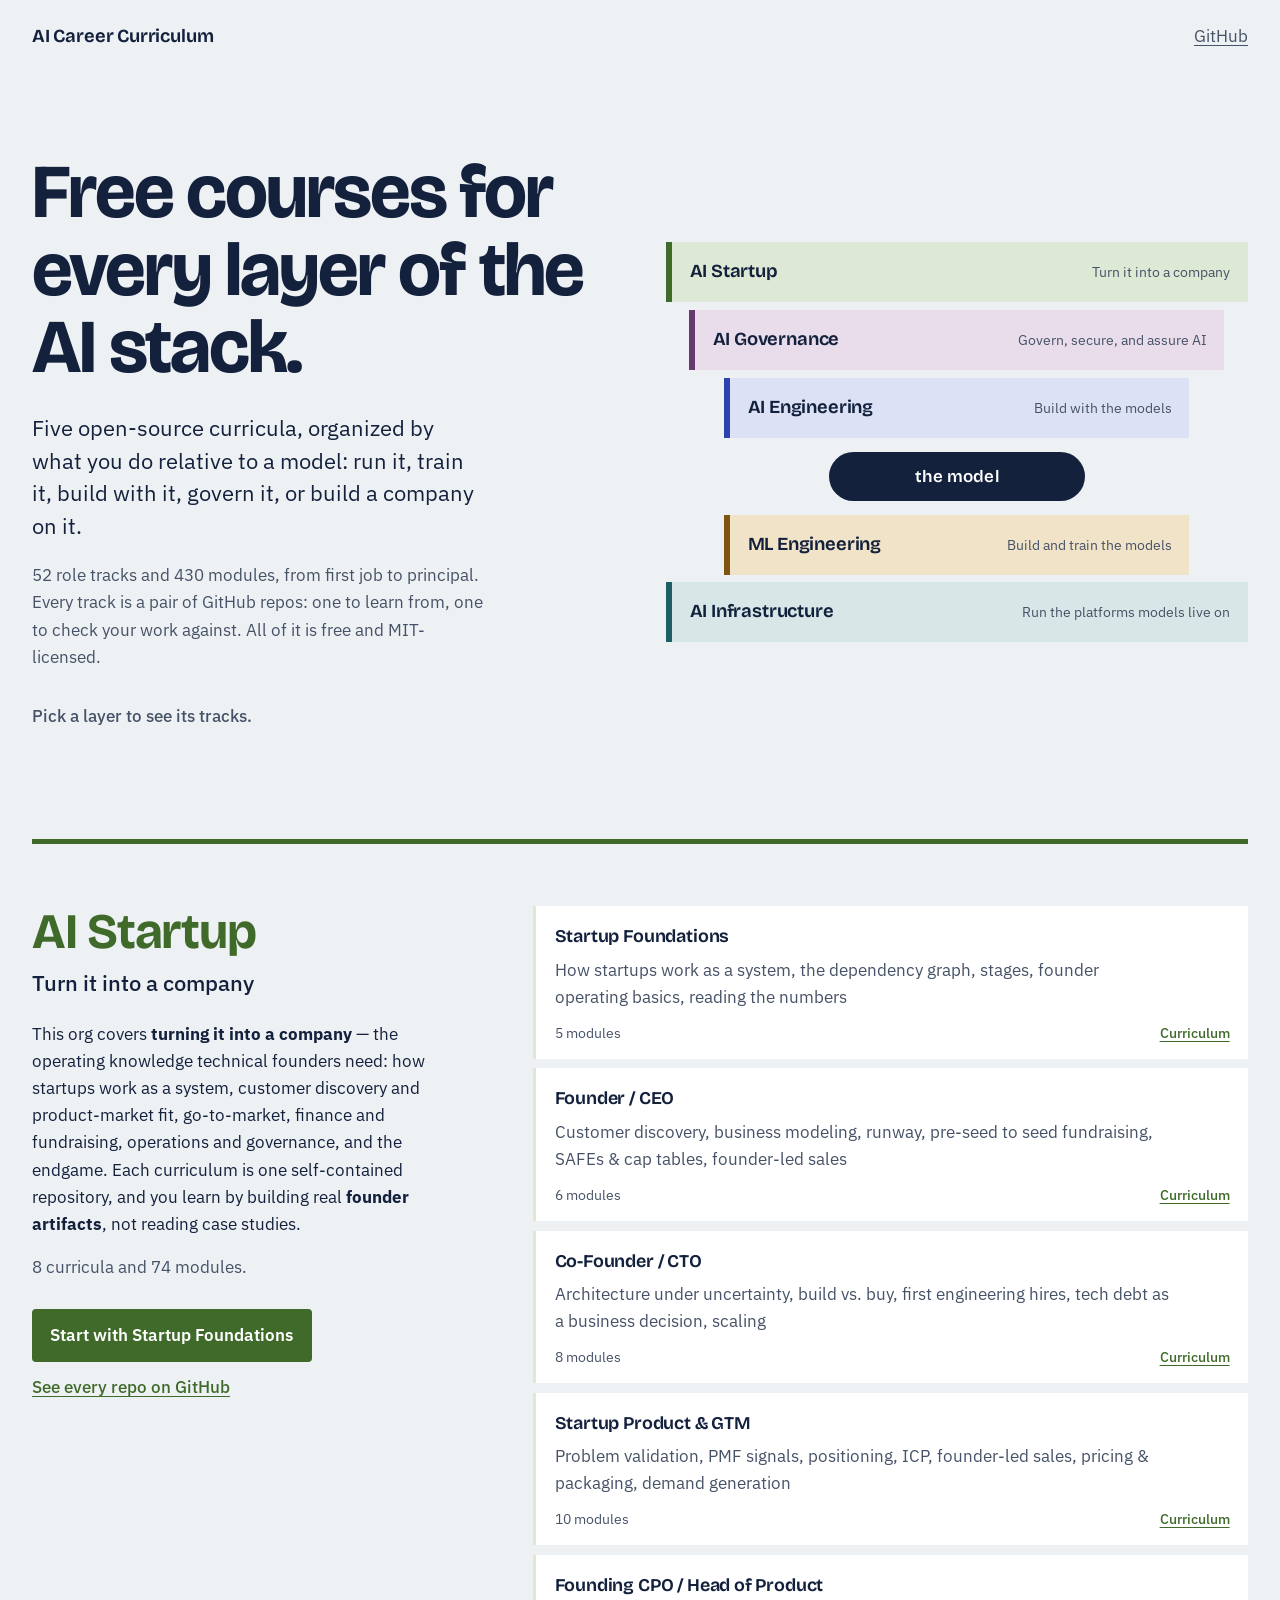
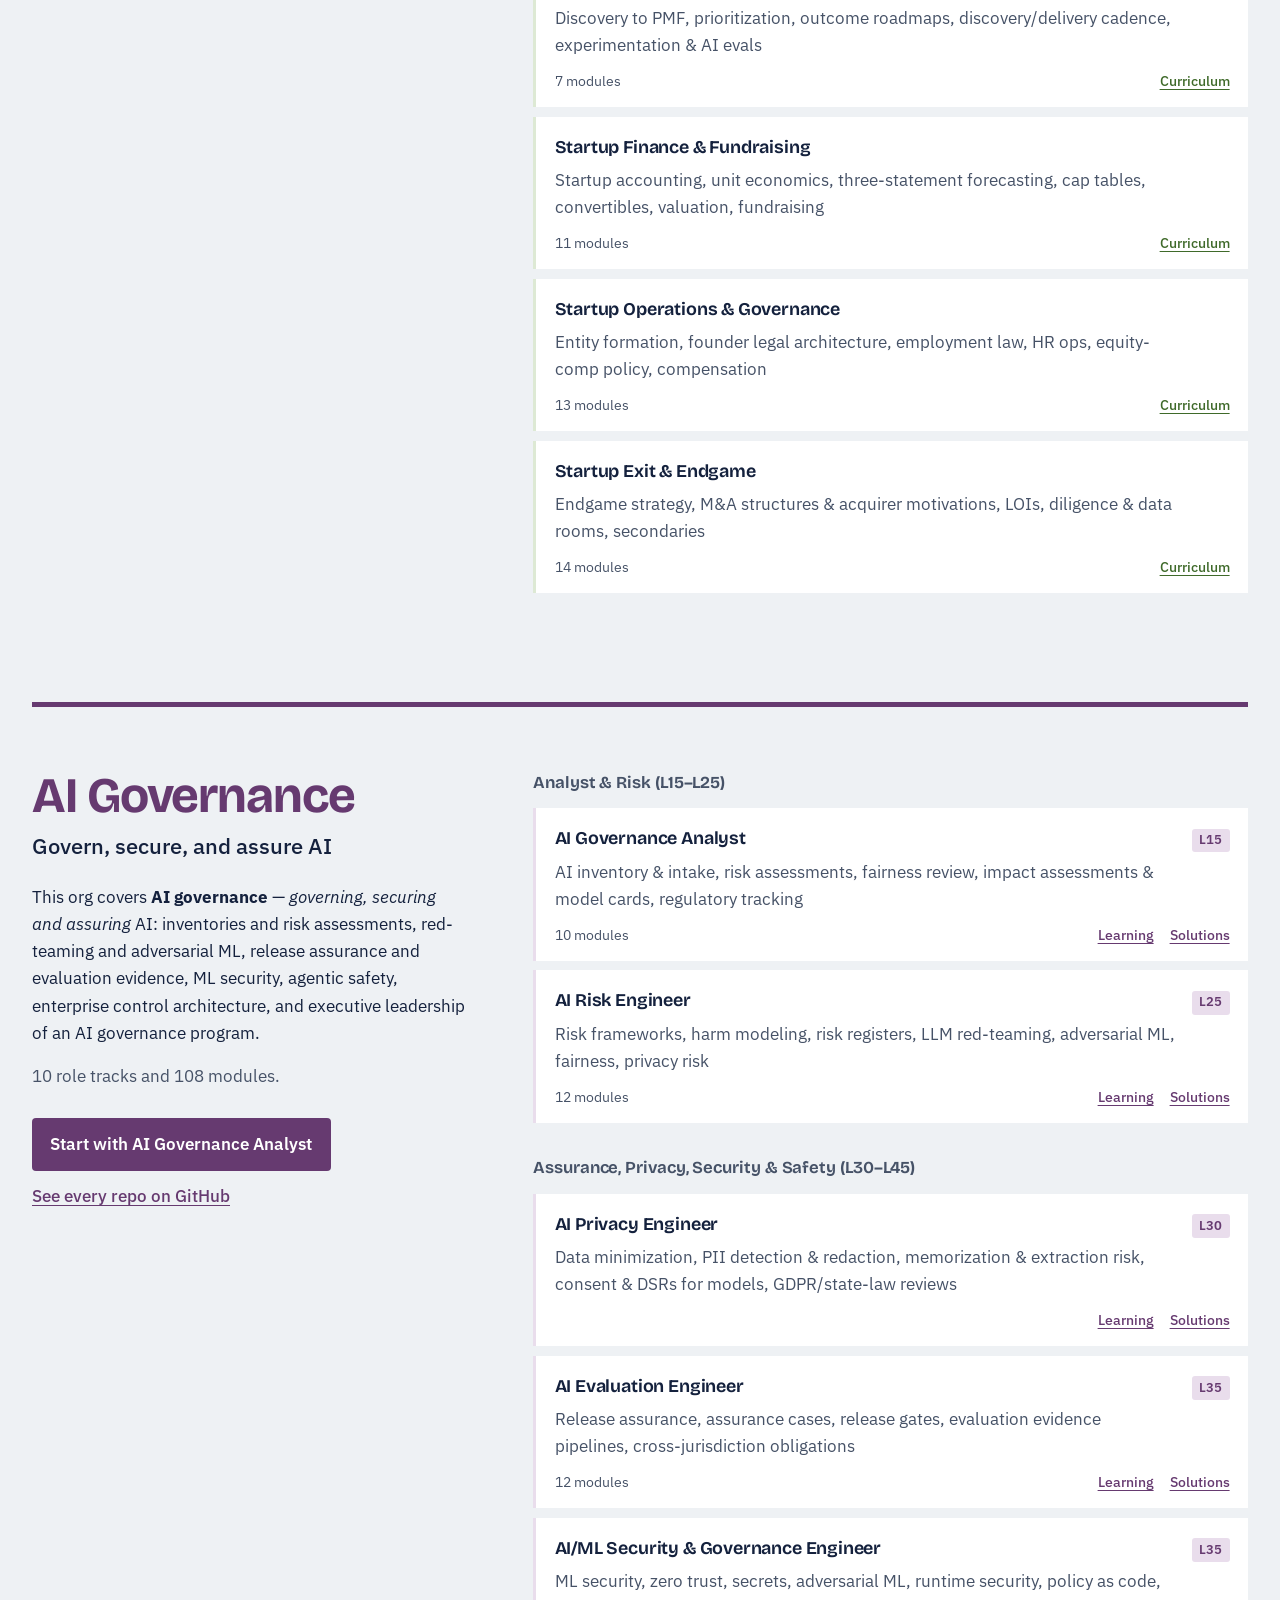
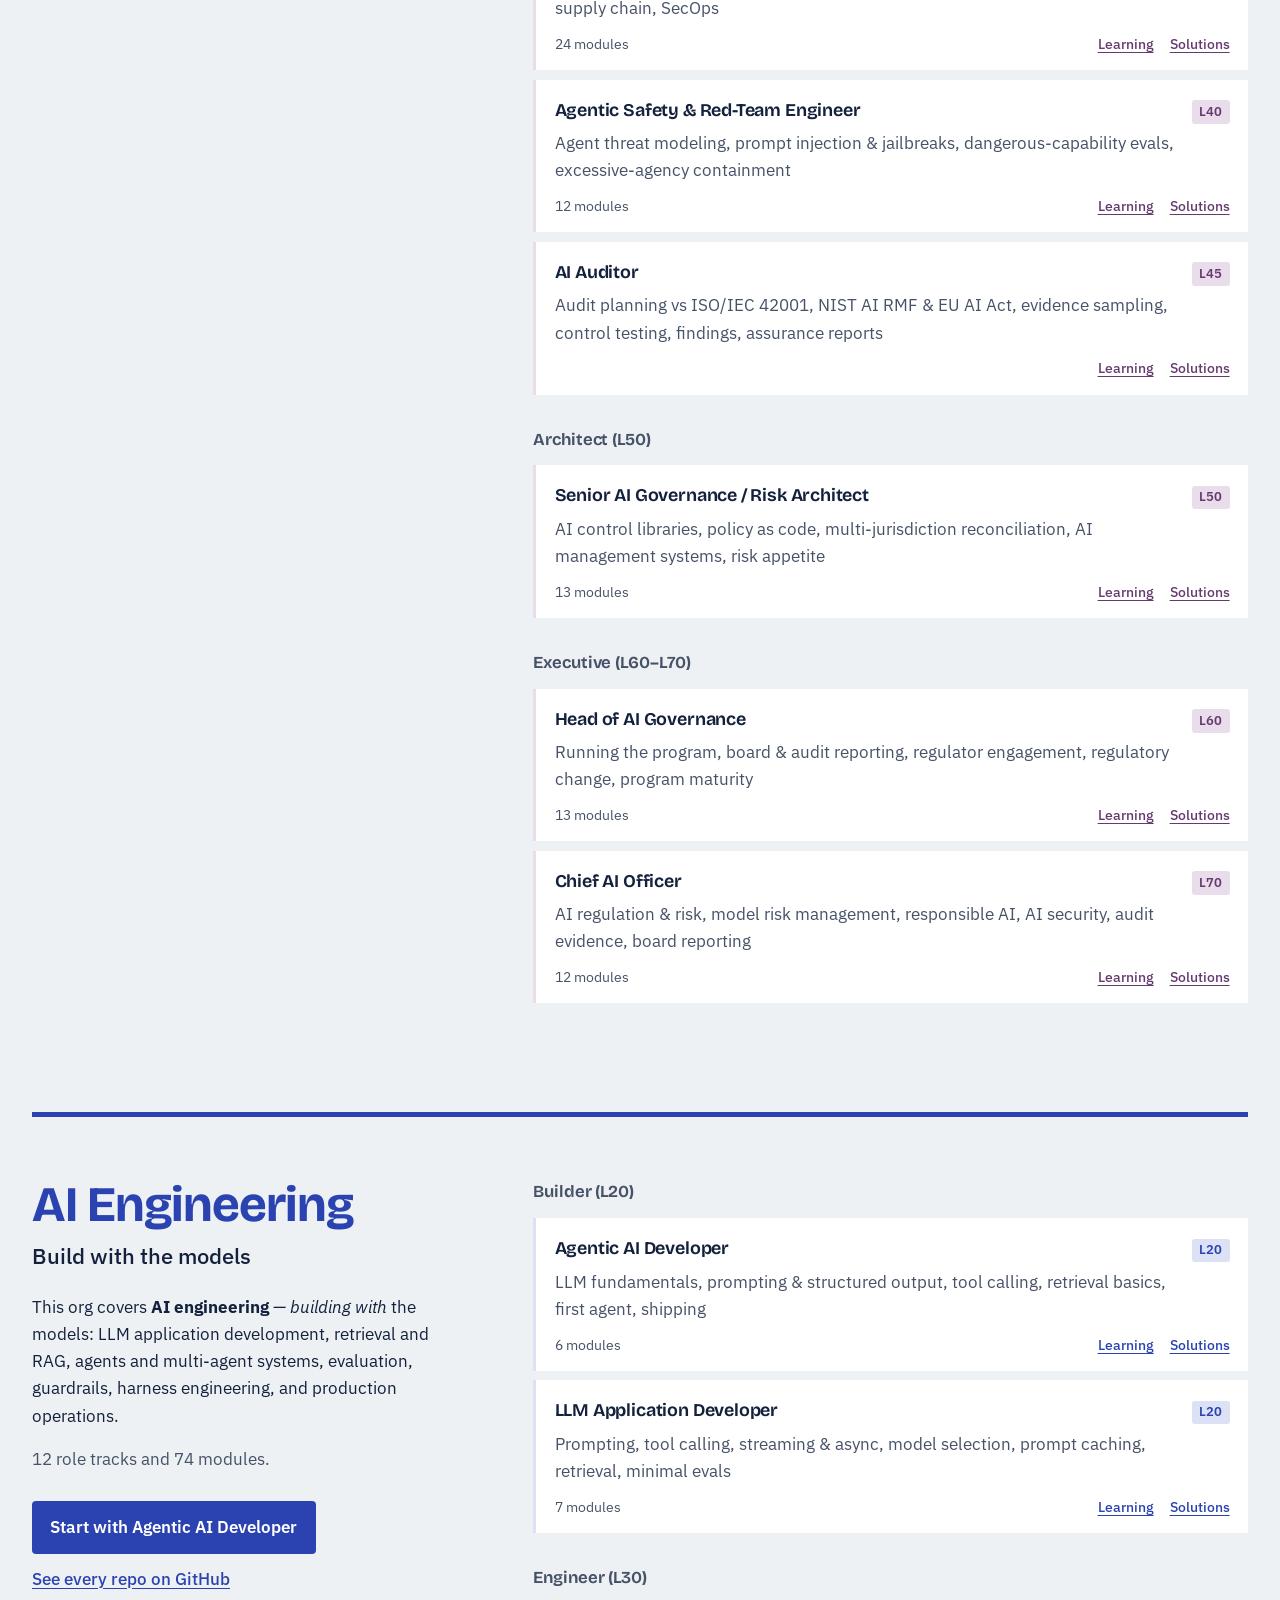
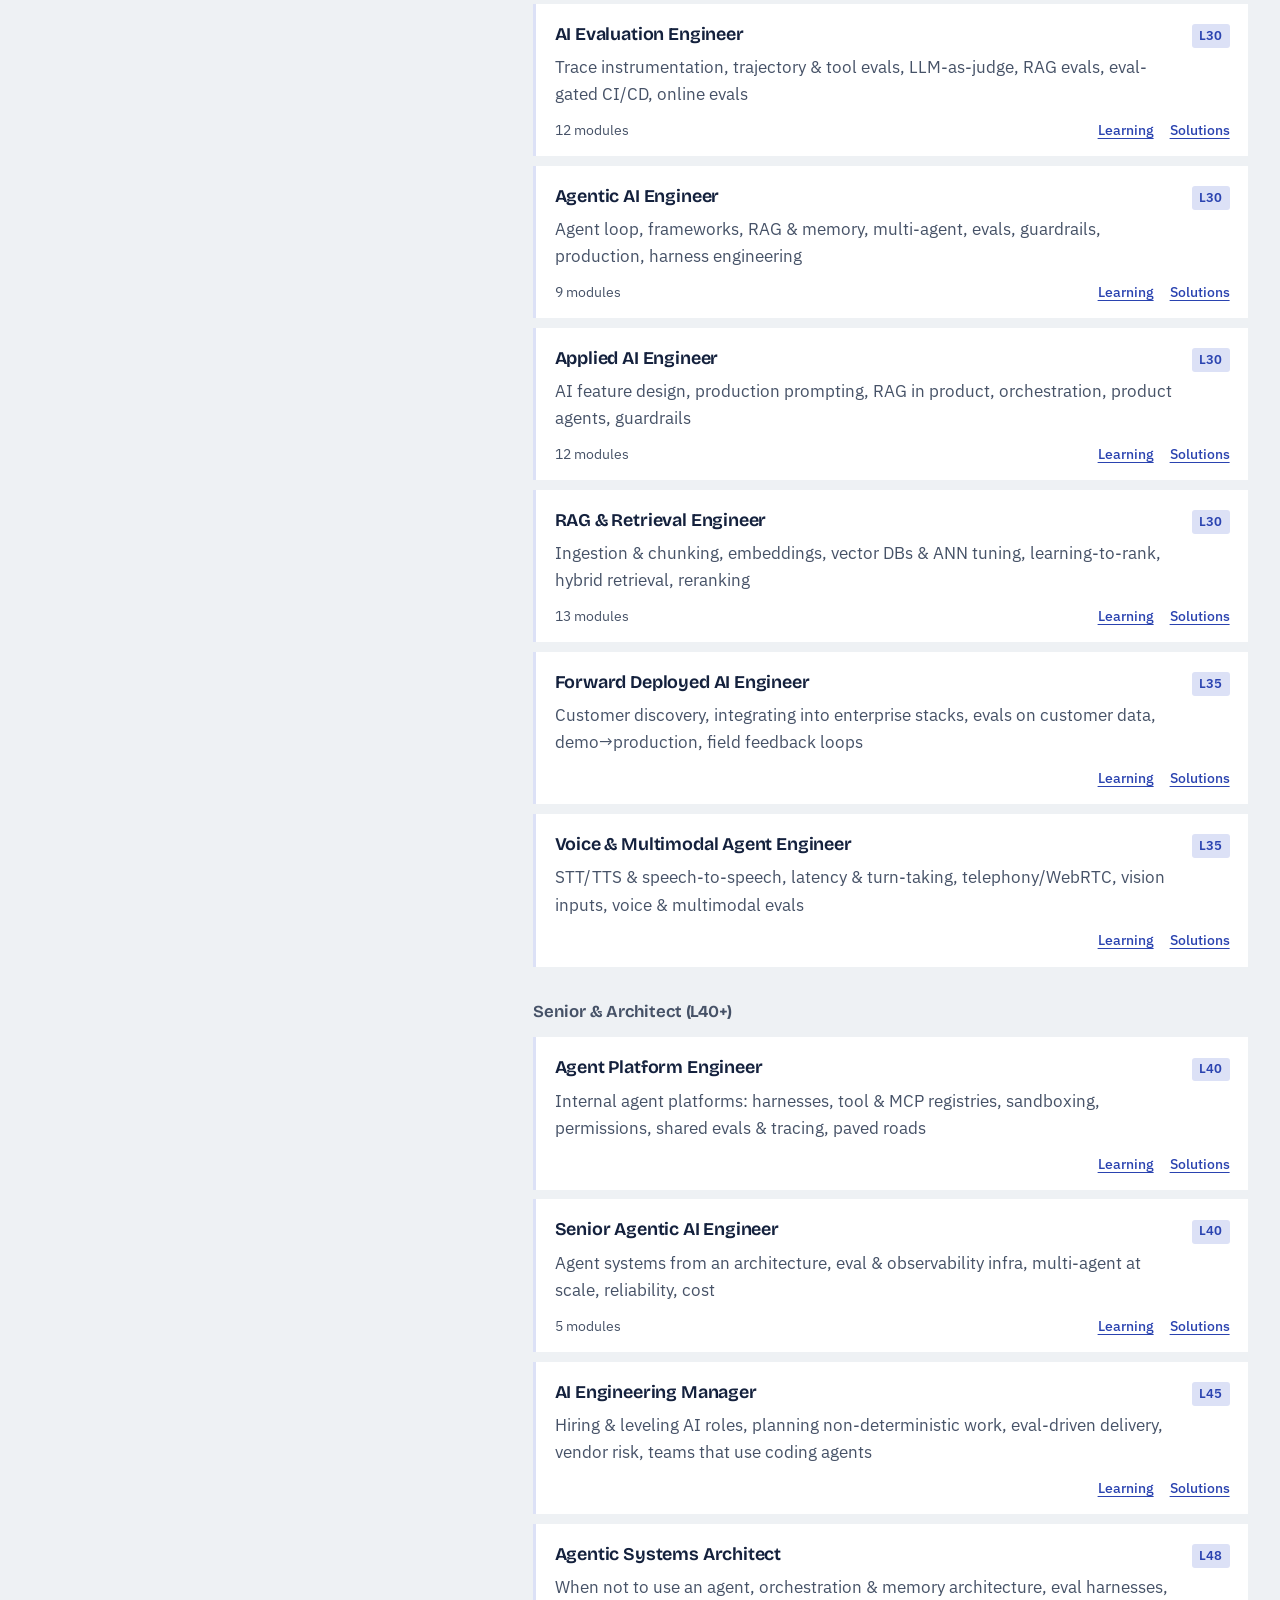
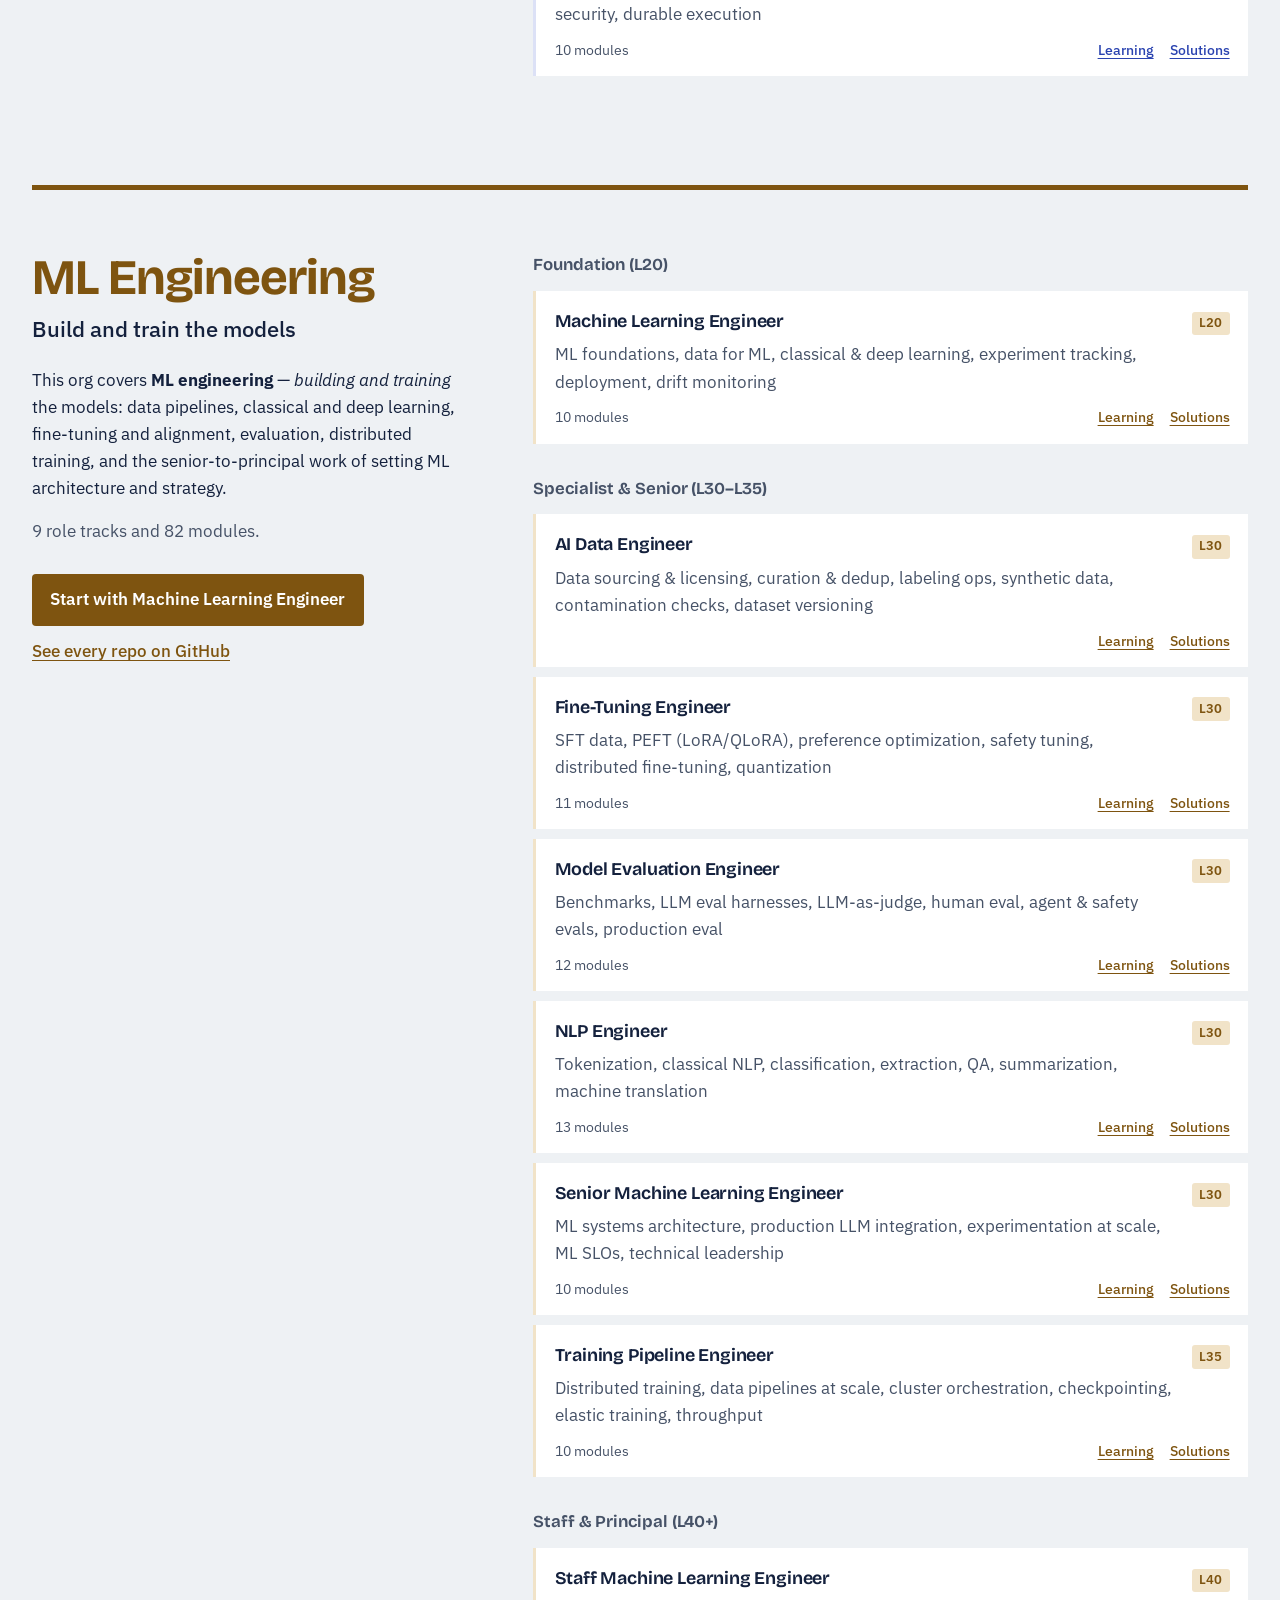
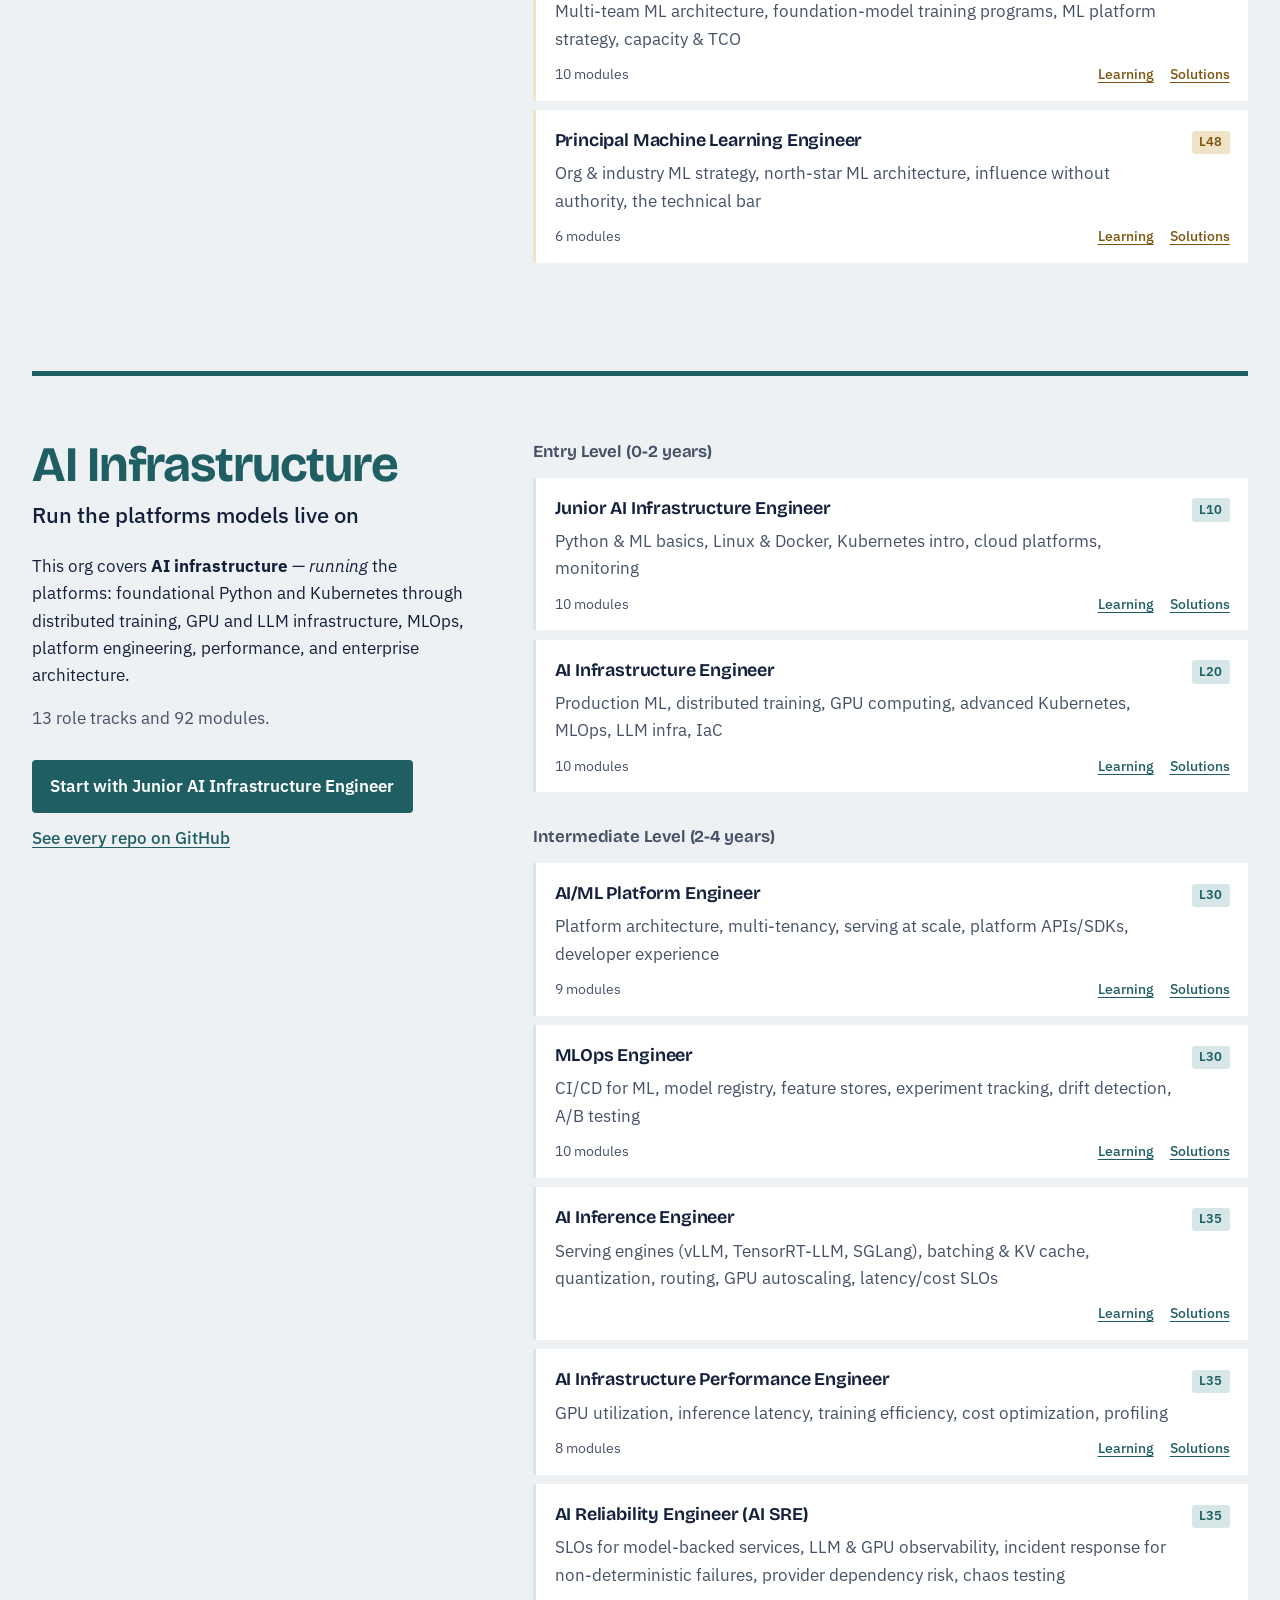
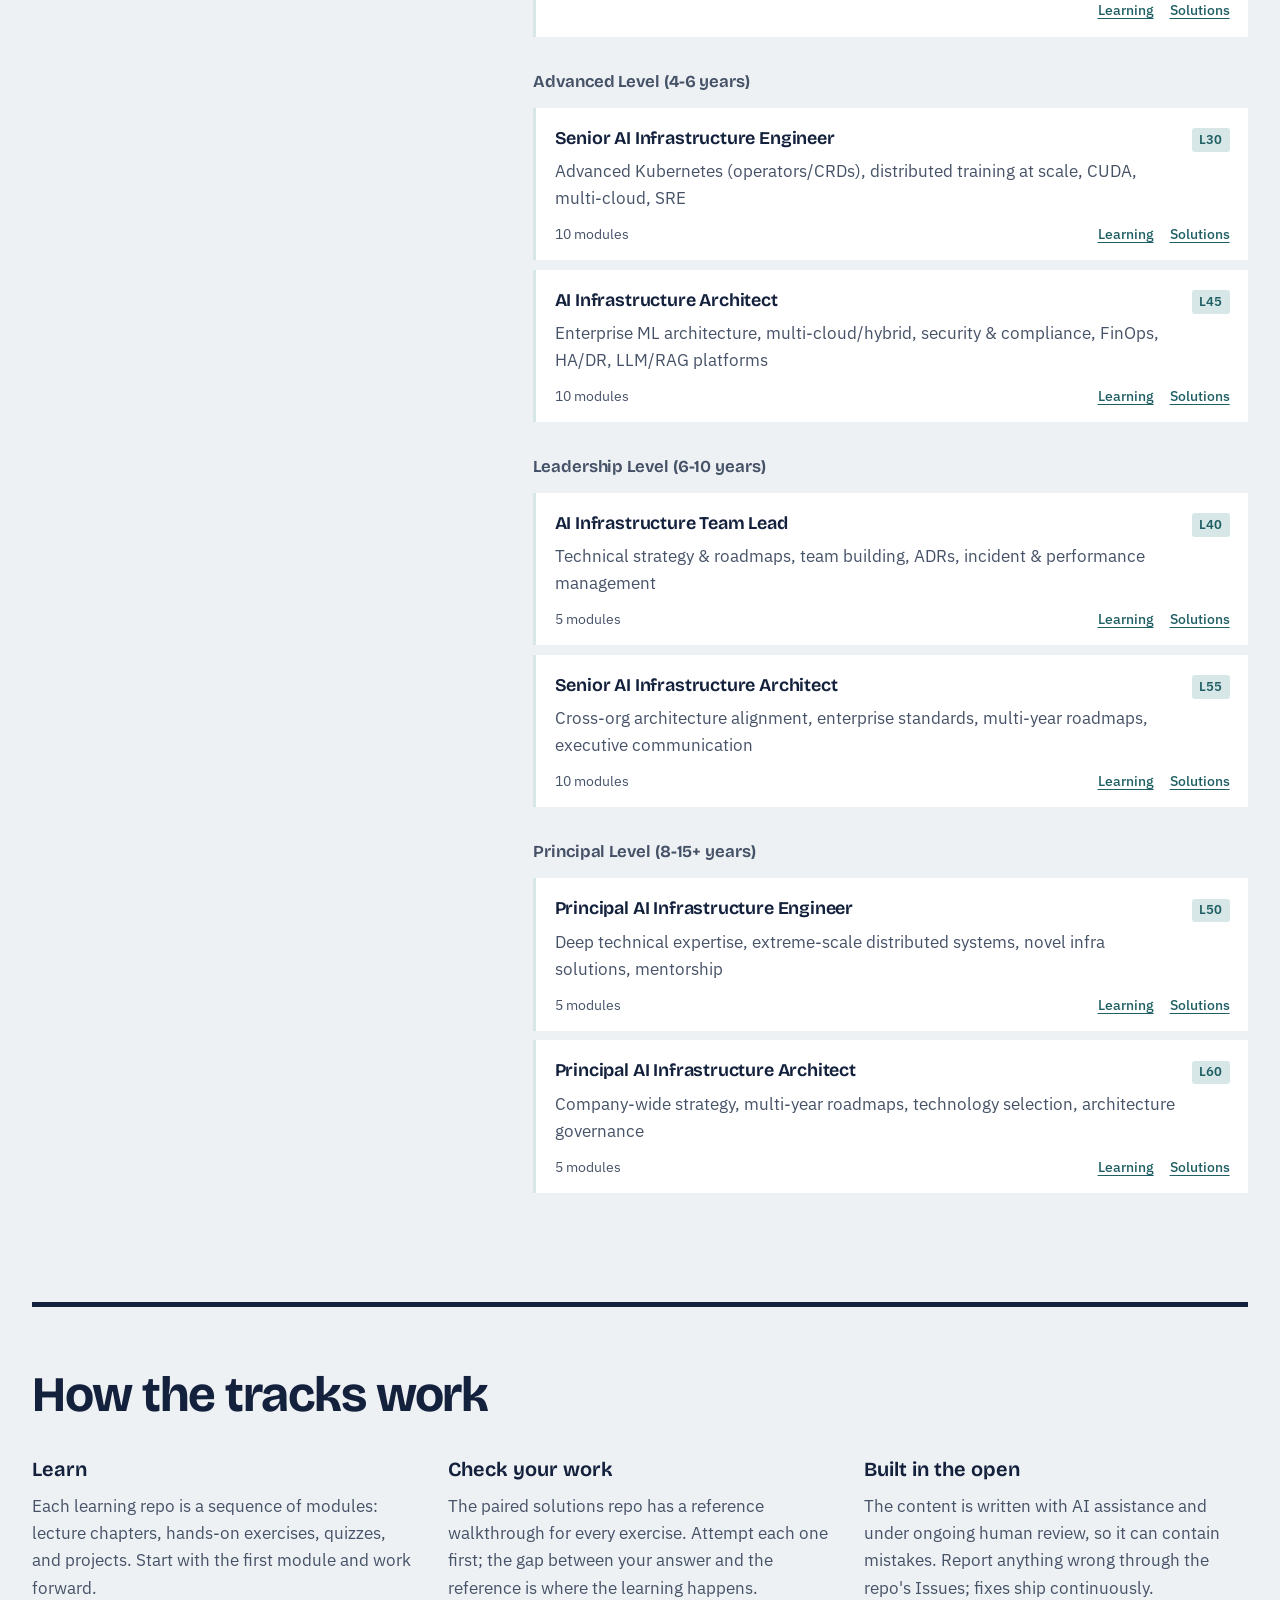
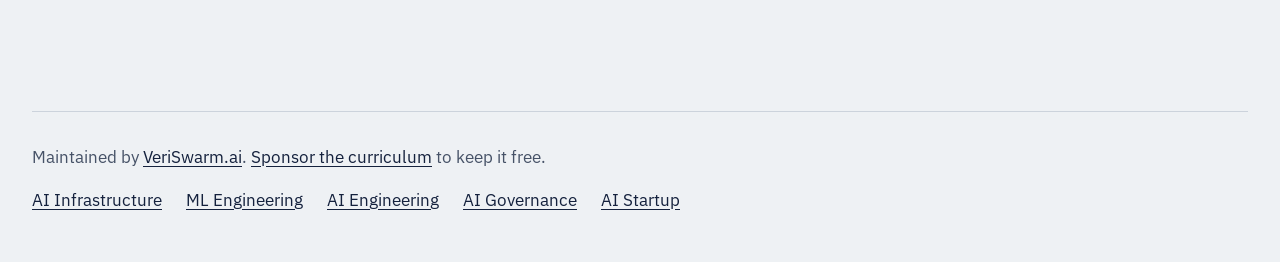
==== commit 7de6b90c: "data: add seven roles (52 tracks) Co-Authored-By: Claude Opus 5.5 <noreply@anthropic.com> Claude-Ses" ====
--- a/index.html
+++ b/index.html
@@ -4,9 +4,9 @@
 <meta charset="utf-8">
 <meta name="viewport" content="width=device-width, initial-scale=1">
 <title>AI Career Curriculum — free courses for every layer of the AI stack</title>
-<meta name="description" content="Five free, open-source curricula covering the whole AI stack: infrastructure, ML engineering, AI engineering, governance, and startups. 45 role tracks, each with learning and solutions repos on GitHub.">
+<meta name="description" content="Five free, open-source curricula covering the whole AI stack: infrastructure, ML engineering, AI engineering, governance, and startups. 52 role tracks, each with learning and solutions repos on GitHub.">
 <meta property="og:title" content="AI Career Curriculum">
-<meta property="og:description" content="Free, open-source courses for every layer of the AI stack. 45 role tracks across five curricula on GitHub.">
+<meta property="og:description" content="Free, open-source courses for every layer of the AI stack. 52 role tracks across five curricula on GitHub.">
 <meta property="og:type" content="website">
 <meta property="og:url" content="https://ai-infra-curriculum.github.io/">
 <link rel="canonical" href="https://ai-infra-curriculum.github.io/">
@@ -33,7 +33,7 @@
   <div class="hero__text">
     <h1 id="hero-h">Free courses for every layer of the AI stack.</h1>
     <p class="hero__sub">Five open-source curricula, organized by what you do relative to a model: run it, train it, build with it, govern it, or build a company on it.</p>
-    <p class="hero__facts">45 role tracks and 430 modules, from first job to principal. Every track is a pair of GitHub repos: one to learn from, one to check your work against. All of it is free and MIT-licensed.</p>
+    <p class="hero__facts">52 role tracks and 430 modules, from first job to principal. Every track is a pair of GitHub repos: one to learn from, one to check your work against. All of it is free and MIT-licensed.</p>
     <p class="hero__hint">Pick a layer to see its tracks.</p>
   </div>
   <figure class="hero__figure">
@@ -42,7 +42,7 @@
   </figure>
 </section>
 
-<section class="org org--ai-startup" id="ai-startup" aria-labelledby="ai-startup-h"><div class="org__intro"><h2 id="ai-startup-h">AI Startup</h2><p class="org__verb">Turn it into a company</p><p class="org__overview">This org covers <strong>turning it into a company</strong> — the operating knowledge technical founders need: how startups work as a system, customer discovery and product-market fit, go-to-market, finance and fundraising, operations and governance, and the endgame. Each curriculum is one self-contained repository, and you learn by building real <strong>founder artifacts</strong>, not reading case studies.</p><p class="org__count">8 curricula and 74 modules.</p><p class="org__actions"><a class="start" href="https://github.com/ai-startup-curriculum/startup-foundations">Start with Startup Foundations</a><a class="org__all" href="https://github.com/ai-startup-curriculum">See every repo on GitHub</a></p></div><div class="org__tracks"><ul class="roles"><li class="role"><div class="role__head"><a class="role__title" href="https://github.com/ai-startup-curriculum/startup-foundations">Startup Foundations</a></div><p class="role__focus">How startups work as a system, the dependency graph, stages, founder operating basics, reading the numbers</p><p class="role__meta"><span>5 modules</span><span class="role__links"><a href="https://github.com/ai-startup-curriculum/startup-foundations">Curriculum</a></span></p></li><li class="role"><div class="role__head"><a class="role__title" href="https://github.com/ai-startup-curriculum/founder-ceo-curriculum">Founder / CEO</a></div><p class="role__focus">Customer discovery, business modeling, runway, pre-seed to seed fundraising, SAFEs &amp; cap tables, founder-led sales</p><p class="role__meta"><span>6 modules</span><span class="role__links"><a href="https://github.com/ai-startup-curriculum/founder-ceo-curriculum">Curriculum</a></span></p></li><li class="role"><div class="role__head"><a class="role__title" href="https://github.com/ai-startup-curriculum/cto-curriculum">Co-Founder / CTO</a></div><p class="role__focus">Architecture under uncertainty, build vs. buy, first engineering hires, tech debt as a business decision, scaling</p><p class="role__meta"><span>8 modules</span><span class="role__links"><a href="https://github.com/ai-startup-curriculum/cto-curriculum">Curriculum</a></span></p></li><li class="role"><div class="role__head"><a class="role__title" href="https://github.com/ai-startup-curriculum/startup-product-gtm-curriculum">Startup Product &amp; GTM</a></div><p class="role__focus">Problem validation, PMF signals, positioning, ICP, founder-led sales, pricing &amp; packaging, demand generation</p><p class="role__meta"><span>10 modules</span><span class="role__links"><a href="https://github.com/ai-startup-curriculum/startup-product-gtm-curriculum">Curriculum</a></span></p></li><li class="role"><div class="role__head"><a class="role__title" href="https://github.com/ai-startup-curriculum/cpo-curriculum">Founding CPO / Head of Product</a></div><p class="role__focus">Discovery to PMF, prioritization, outcome roadmaps, discovery/delivery cadence, experimentation &amp; AI evals</p><p class="role__meta"><span>7 modules</span><span class="role__links"><a href="https://github.com/ai-startup-curriculum/cpo-curriculum">Curriculum</a></span></p></li><li class="role"><div class="role__head"><a class="role__title" href="https://github.com/ai-startup-curriculum/startup-finance-fundraising-curriculum">Startup Finance &amp; Fundraising</a></div><p class="role__focus">Startup accounting, unit economics, three-statement forecasting, cap tables, convertibles, valuation, fundraising</p><p class="role__meta"><span>11 modules</span><span class="role__links"><a href="https://github.com/ai-startup-curriculum/startup-finance-fundraising-curriculum">Curriculum</a></span></p></li><li class="role"><div class="role__head"><a class="role__title" href="https://github.com/ai-startup-curriculum/startup-operations-governance-curriculum">Startup Operations &amp; Governance</a></div><p class="role__focus">Entity formation, founder legal architecture, employment law, HR ops, equity-comp policy, compensation</p><p class="role__meta"><span>13 modules</span><span class="role__links"><a href="https://github.com/ai-startup-curriculum/startup-operations-governance-curriculum">Curriculum</a></span></p></li><li class="role"><div class="role__head"><a class="role__title" href="https://github.com/ai-startup-curriculum/startup-exit-curriculum">Startup Exit &amp; Endgame</a></div><p class="role__focus">Endgame strategy, M&amp;A structures &amp; acquirer motivations, LOIs, diligence &amp; data rooms, secondaries</p><p class="role__meta"><span>14 modules</span><span class="role__links"><a href="https://github.com/ai-startup-curriculum/startup-exit-curriculum">Curriculum</a></span></p></li></ul></div></section><section class="org org--ai-governance" id="ai-governance" aria-labelledby="ai-governance-h"><div class="org__intro"><h2 id="ai-governance-h">AI Governance</h2><p class="org__verb">Govern, secure, and assure AI</p><p class="org__overview">This org covers <strong>AI governance</strong> — <em>governing, securing and assuring</em> AI: inventories and risk assessments, red-teaming and adversarial ML, release assurance and evaluation evidence, ML security, agentic safety, enterprise control architecture, and executive leadership of an AI governance program.</p><p class="org__count">8 role tracks and 108 modules.</p><p class="org__actions"><a class="start" href="https://github.com/ai-governance-curriculum/ai-governance-analyst-learning">Start with AI Governance Analyst</a><a class="org__all" href="https://github.com/ai-governance-curriculum">See every repo on GitHub</a></p></div><div class="org__tracks"><h3 class="band">Analyst &amp; Risk (L15–L25)</h3><ul class="roles"><li class="role"><div class="role__head"><a class="role__title" href="https://github.com/ai-governance-curriculum/ai-governance-analyst-learning">AI Governance Analyst</a><span class="role__level">L15</span></div><p class="role__focus">AI inventory &amp; intake, risk assessments, fairness review, impact assessments &amp; model cards, regulatory tracking</p><p class="role__meta"><span>10 modules</span><span class="role__links"><a href="https://github.com/ai-governance-curriculum/ai-governance-analyst-learning">Learning</a><a href="https://github.com/ai-governance-curriculum/ai-governance-analyst-solutions">Solutions</a></span></p></li><li class="role"><div class="role__head"><a class="role__title" href="https://github.com/ai-governance-curriculum/ai-risk-engineer-learning">AI Risk Engineer</a><span class="role__level">L25</span></div><p class="role__focus">Risk frameworks, harm modeling, risk registers, LLM red-teaming, adversarial ML, fairness, privacy risk</p><p class="role__meta"><span>12 modules</span><span class="role__links"><a href="https://github.com/ai-governance-curriculum/ai-risk-engineer-learning">Learning</a><a href="https://github.com/ai-governance-curriculum/ai-risk-engineer-solutions">Solutions</a></span></p></li></ul><h3 class="band">Assurance, Security &amp; Safety (L35–L40)</h3><ul class="roles"><li class="role"><div class="role__head"><a class="role__title" href="https://github.com/ai-governance-curriculum/ai-evaluation-engineer-learning">AI Evaluation Engineer</a><span class="role__level">L35</span></div><p class="role__focus">Release assurance, assurance cases, release gates, evaluation evidence pipelines, cross-jurisdiction obligations</p><p class="role__meta"><span>12 modules</span><span class="role__links"><a href="https://github.com/ai-governance-curriculum/ai-evaluation-engineer-learning">Learning</a><a href="https://github.com/ai-governance-curriculum/ai-evaluation-engineer-solutions">Solutions</a></span></p></li><li class="role"><div class="role__head"><a class="role__title" href="https://github.com/ai-governance-curriculum/security-learning">AI/ML Security &amp; Governance Engineer</a><span class="role__level">L35</span></div><p class="role__focus">ML security, zero trust, secrets, adversarial ML, runtime security, policy as code, supply chain, SecOps</p><p class="role__meta"><span>24 modules</span><span class="role__links"><a href="https://github.com/ai-governance-curriculum/security-learning">Learning</a><a href="https://github.com/ai-governance-curriculum/security-solutions">Solutions</a></span></p></li><li class="role"><div class="role__head"><a class="role__title" href="https://github.com/ai-governance-curriculum/agentic-safety-engineer-learning">Agentic Safety &amp; Red-Team Engineer</a><span class="role__level">L40</span></div><p class="role__focus">Agent threat modeling, prompt injection &amp; jailbreaks, dangerous-capability evals, excessive-agency containment</p><p class="role__meta"><span>12 modules</span><span class="role__links"><a href="https://github.com/ai-governance-curriculum/agentic-safety-engineer-learning">Learning</a><a href="https://github.com/ai-governance-curriculum/agentic-safety-engineer-solutions">Solutions</a></span></p></li></ul><h3 class="band">Architect (L50)</h3><ul class="roles"><li class="role"><div class="role__head"><a class="role__title" href="https://github.com/ai-governance-curriculum/senior-ai-governance-architect-learning">Senior AI Governance / Risk Architect</a><span class="role__level">L50</span></div><p class="role__focus">AI control libraries, policy as code, multi-jurisdiction reconciliation, AI management systems, risk appetite</p><p class="role__meta"><span>13 modules</span><span class="role__links"><a href="https://github.com/ai-governance-curriculum/senior-ai-governance-architect-learning">Learning</a><a href="https://github.com/ai-governance-curriculum/senior-ai-governance-architect-solutions">Solutions</a></span></p></li></ul><h3 class="band">Executive (L60–L70)</h3><ul class="roles"><li class="role"><div class="role__head"><a class="role__title" href="https://github.com/ai-governance-curriculum/head-of-ai-governance-learning">Head of AI Governance</a><span class="role__level">L60</span></div><p class="role__focus">Running the program, board &amp; audit reporting, regulator engagement, regulatory change, program maturity</p><p class="role__meta"><span>13 modules</span><span class="role__links"><a href="https://github.com/ai-governance-curriculum/head-of-ai-governance-learning">Learning</a><a href="https://github.com/ai-governance-curriculum/head-of-ai-governance-solutions">Solutions</a></span></p></li><li class="role"><div class="role__head"><a class="role__title" href="https://github.com/ai-governance-curriculum/chief-ai-officer-learning">Chief AI Officer</a><span class="role__level">L70</span></div><p class="role__focus">AI regulation &amp; risk, model risk management, responsible AI, AI security, audit evidence, board reporting</p><p class="role__meta"><span>12 modules</span><span class="role__links"><a href="https://github.com/ai-governance-curriculum/chief-ai-officer-learning">Learning</a><a href="https://github.com/ai-governance-curriculum/chief-ai-officer-solutions">Solutions</a></span></p></li></ul></div></section><section class="org org--ai-engineering" id="ai-engineering" aria-labelledby="ai-engineering-h"><div class="org__intro"><h2 id="ai-engineering-h">AI Engineering</h2><p class="org__verb">Build with the models</p><p class="org__overview">This org covers <strong>AI engineering</strong> — <em>building with</em> the models: LLM application development, retrieval and RAG, agents and multi-agent systems, evaluation, guardrails, harness engineering, and production operations.</p><p class="org__count">9 role tracks and 74 modules.</p><p class="org__actions"><a class="start" href="https://github.com/ai-engineering-curriculum/agentic-ai-developer-learning">Start with Agentic AI Developer</a><a class="org__all" href="https://github.com/ai-engineering-curriculum">See every repo on GitHub</a></p></div><div class="org__tracks"><h3 class="band">Builder (L20)</h3><ul class="roles"><li class="role"><div class="role__head"><a class="role__title" href="https://github.com/ai-engineering-curriculum/agentic-ai-developer-learning">Agentic AI Developer</a><span class="role__level">L20</span></div><p class="role__focus">LLM fundamentals, prompting &amp; structured output, tool calling, retrieval basics, first agent, shipping</p><p class="role__meta"><span>6 modules</span><span class="role__links"><a href="https://github.com/ai-engineering-curriculum/agentic-ai-developer-learning">Learning</a><a href="https://github.com/ai-engineering-curriculum/agentic-ai-developer-solutions">Solutions</a></span></p></li><li class="role"><div class="role__head"><a class="role__title" href="https://github.com/ai-engineering-curriculum/llm-application-developer-learning">LLM Application Developer</a><span class="role__level">L20</span></div><p class="role__focus">Prompting, tool calling, streaming &amp; async, model selection, prompt caching, retrieval, minimal evals</p><p class="role__meta"><span>7 modules</span><span class="role__links"><a href="https://github.com/ai-engineering-curriculum/llm-application-developer-learning">Learning</a><a href="https://github.com/ai-engineering-curriculum/llm-application-developer-solutions">Solutions</a></span></p></li></ul><h3 class="band">Engineer (L30)</h3><ul class="roles"><li class="role"><div class="role__head"><a class="role__title" href="https://github.com/ai-engineering-curriculum/ai-eval-engineer-learning">AI Evaluation Engineer</a><span class="role__level">L30</span></div><p class="role__focus">Trace instrumentation, trajectory &amp; tool evals, LLM-as-judge, RAG evals, eval-gated CI/CD, online evals</p><p class="role__meta"><span>12 modules</span><span class="role__links"><a href="https://github.com/ai-engineering-curriculum/ai-eval-engineer-learning">Learning</a><a href="https://github.com/ai-engineering-curriculum/ai-eval-engineer-solutions">Solutions</a></span></p></li><li class="role"><div class="role__head"><a class="role__title" href="https://github.com/ai-engineering-curriculum/agentic-ai-engineer-learning">Agentic AI Engineer</a><span class="role__level">L30</span></div><p class="role__focus">Agent loop, frameworks, RAG &amp; memory, multi-agent, evals, guardrails, production, harness engineering</p><p class="role__meta"><span>9 modules</span><span class="role__links"><a href="https://github.com/ai-engineering-curriculum/agentic-ai-engineer-learning">Learning</a><a href="https://github.com/ai-engineering-curriculum/agentic-ai-engineer-solutions">Solutions</a></span></p></li><li class="role"><div class="role__head"><a class="role__title" href="https://github.com/ai-engineering-curriculum/applied-ai-engineer-learning">Applied AI Engineer</a><span class="role__level">L30</span></div><p class="role__focus">AI feature design, production prompting, RAG in product, orchestration, product agents, guardrails</p><p class="role__meta"><span>12 modules</span><span class="role__links"><a href="https://github.com/ai-engineering-curriculum/applied-ai-engineer-learning">Learning</a><a href="https://github.com/ai-engineering-curriculum/applied-ai-engineer-solutions">Solutions</a></span></p></li><li class="role"><div class="role__head"><a class="role__title" href="https://github.com/ai-engineering-curriculum/rag-engineer-learning">RAG &amp; Retrieval Engineer</a><span class="role__level">L30</span></div><p class="role__focus">Ingestion &amp; chunking, embeddings, vector DBs &amp; ANN tuning, learning-to-rank, hybrid retrieval, reranking</p><p class="role__meta"><span>13 modules</span><span class="role__links"><a href="https://github.com/ai-engineering-curriculum/rag-engineer-learning">Learning</a><a href="https://github.com/ai-engineering-curriculum/rag-engineer-solutions">Solutions</a></span></p></li><li class="role"><div class="role__head"><a class="role__title" href="https://github.com/ai-engineering-curriculum/forward-deployed-engineer-learning">Forward Deployed AI Engineer</a><span class="role__level">L35</span></div><p class="role__focus">Customer discovery, integrating into enterprise stacks, evals on customer data, demo→production, field feedback loops</p><p class="role__meta"><span></span><span class="role__links"><a href="https://github.com/ai-engineering-curriculum/forward-deployed-engineer-learning">Learning</a><a href="https://github.com/ai-engineering-curriculum/forward-deployed-engineer-solutions">Solutions</a></span></p></li></ul><h3 class="band">Senior &amp; Architect (L40+)</h3><ul class="roles"><li class="role"><div class="role__head"><a class="role__title" href="https://github.com/ai-engineering-curriculum/senior-agentic-ai-engineer-learning">Senior Agentic AI Engineer</a><span class="role__level">L40</span></div><p class="role__focus">Agent systems from an architecture, eval &amp; observability infra, multi-agent at scale, reliability, cost</p><p class="role__meta"><span>5 modules</span><span class="role__links"><a href="https://github.com/ai-engineering-curriculum/senior-agentic-ai-engineer-learning">Learning</a><a href="https://github.com/ai-engineering-curriculum/senior-agentic-ai-engineer-solutions">Solutions</a></span></p></li><li class="role"><div class="role__head"><a class="role__title" href="https://github.com/ai-engineering-curriculum/agentic-systems-architect-learning">Agentic Systems Architect</a><span class="role__level">L48</span></div><p class="role__focus">When not to use an agent, orchestration &amp; memory architecture, eval harnesses, security, durable execution</p><p class="role__meta"><span>10 modules</span><span class="role__links"><a href="https://github.com/ai-engineering-curriculum/agentic-systems-architect-learning">Learning</a><a href="https://github.com/ai-engineering-curriculum/agentic-systems-architect-solutions">Solutions</a></span></p></li></ul></div></section><section class="org org--ml-engineering" id="ml-engineering" aria-labelledby="ml-engineering-h"><div class="org__intro"><h2 id="ml-engineering-h">ML Engineering</h2><p class="org__verb">Build and train the models</p><p class="org__overview">This org covers <strong>ML engineering</strong> — <em>building and training</em> the models: data pipelines, classical and deep learning, fine-tuning and alignment, evaluation, distributed training, and the senior-to-principal work of setting ML architecture and strategy.</p><p class="org__count">8 role tracks and 82 modules.</p><p class="org__actions"><a class="start" href="https://github.com/ml-engineering-curriculum/ml-engineer-learning">Start with Machine Learning Engineer</a><a class="org__all" href="https://github.com/ml-engineering-curriculum">See every repo on GitHub</a></p></div><div class="org__tracks"><h3 class="band">Foundation (L20)</h3><ul class="roles"><li class="role"><div class="role__head"><a class="role__title" href="https://github.com/ml-engineering-curriculum/ml-engineer-learning">Machine Learning Engineer</a><span class="role__level">L20</span></div><p class="role__focus">ML foundations, data for ML, classical &amp; deep learning, experiment tracking, deployment, drift monitoring</p><p class="role__meta"><span>10 modules</span><span class="role__links"><a href="https://github.com/ml-engineering-curriculum/ml-engineer-learning">Learning</a><a href="https://github.com/ml-engineering-curriculum/ml-engineer-solutions">Solutions</a></span></p></li></ul><h3 class="band">Specialist &amp; Senior (L30–L35)</h3><ul class="roles"><li class="role"><div class="role__head"><a class="role__title" href="https://github.com/ml-engineering-curriculum/fine-tuning-engineer-learning">Fine-Tuning Engineer</a><span class="role__level">L30</span></div><p class="role__focus">SFT data, PEFT (LoRA/QLoRA), preference optimization, safety tuning, distributed fine-tuning, quantization</p><p class="role__meta"><span>11 modules</span><span class="role__links"><a href="https://github.com/ml-engineering-curriculum/fine-tuning-engineer-learning">Learning</a><a href="https://github.com/ml-engineering-curriculum/fine-tuning-engineer-solutions">Solutions</a></span></p></li><li class="role"><div class="role__head"><a class="role__title" href="https://github.com/ml-engineering-curriculum/model-evaluation-engineer-learning">Model Evaluation Engineer</a><span class="role__level">L30</span></div><p class="role__focus">Benchmarks, LLM eval harnesses, LLM-as-judge, human eval, agent &amp; safety evals, production eval</p><p class="role__meta"><span>12 modules</span><span class="role__links"><a href="https://github.com/ml-engineering-curriculum/model-evaluation-engineer-learning">Learning</a><a href="https://github.com/ml-engineering-curriculum/model-evaluation-engineer-solutions">Solutions</a></span></p></li><li class="role"><div class="role__head"><a class="role__title" href="https://github.com/ml-engineering-curriculum/nlp-engineer-learning">NLP Engineer</a><span class="role__level">L30</span></div><p class="role__focus">Tokenization, classical NLP, classification, extraction, QA, summarization, machine translation</p><p class="role__meta"><span>13 modules</span><span class="role__links"><a href="https://github.com/ml-engineering-curriculum/nlp-engineer-learning">Learning</a><a href="https://github.com/ml-engineering-curriculum/nlp-engineer-solutions">Solutions</a></span></p></li><li class="role"><div class="role__head"><a class="role__title" href="https://github.com/ml-engineering-curriculum/senior-ml-engineer-learning">Senior Machine Learning Engineer</a><span class="role__level">L30</span></div><p class="role__focus">ML systems architecture, production LLM integration, experimentation at scale, ML SLOs, technical leadership</p><p class="role__meta"><span>10 modules</span><span class="role__links"><a href="https://github.com/ml-engineering-curriculum/senior-ml-engineer-learning">Learning</a><a href="https://github.com/ml-engineering-curriculum/senior-ml-engineer-solutions">Solutions</a></span></p></li><li class="role"><div class="role__head"><a class="role__title" href="https://github.com/ml-engineering-curriculum/training-pipeline-engineer-learning">Training Pipeline Engineer</a><span class="role__level">L35</span></div><p class="role__focus">Distributed training, data pipelines at scale, cluster orchestration, checkpointing, elastic training, throughput</p><p class="role__meta"><span>10 modules</span><span class="role__links"><a href="https://github.com/ml-engineering-curriculum/training-pipeline-engineer-learning">Learning</a><a href="https://github.com/ml-engineering-curriculum/training-pipeline-engineer-solutions">Solutions</a></span></p></li></ul><h3 class="band">Staff &amp; Principal (L40+)</h3><ul class="roles"><li class="role"><div class="role__head"><a class="role__title" href="https://github.com/ml-engineering-curriculum/staff-ml-engineer-learning">Staff Machine Learning Engineer</a><span class="role__level">L40</span></div><p class="role__focus">Multi-team ML architecture, foundation-model training programs, ML platform strategy, capacity &amp; TCO</p><p class="role__meta"><span>10 modules</span><span class="role__links"><a href="https://github.com/ml-engineering-curriculum/staff-ml-engineer-learning">Learning</a><a href="https://github.com/ml-engineering-curriculum/staff-ml-engineer-solutions">Solutions</a></span></p></li><li class="role"><div class="role__head"><a class="role__title" href="https://github.com/ml-engineering-curriculum/principal-ml-engineer-learning">Principal Machine Learning Engineer</a><span class="role__level">L48</span></div><p class="role__focus">Org &amp; industry ML strategy, north-star ML architecture, influence without authority, the technical bar</p><p class="role__meta"><span>6 modules</span><span class="role__links"><a href="https://github.com/ml-engineering-curriculum/principal-ml-engineer-learning">Learning</a><a href="https://github.com/ml-engineering-curriculum/principal-ml-engineer-solutions">Solutions</a></span></p></li></ul></div></section><section class="org org--ai-infra" id="ai-infra" aria-labelledby="ai-infra-h"><div class="org__intro"><h2 id="ai-infra-h">AI Infrastructure</h2><p class="org__verb">Run the platforms models live on</p><p class="org__overview">This org covers <strong>AI infrastructure</strong> — <em>running</em> the platforms: foundational Python and Kubernetes through distributed training, GPU and LLM infrastructure, MLOps, platform engineering, performance, and enterprise architecture.</p><p class="org__count">12 role tracks and 92 modules.</p><p class="org__actions"><a class="start" href="https://github.com/ai-infra-curriculum/ai-infra-junior-engineer-learning">Start with Junior AI Infrastructure Engineer</a><a class="org__all" href="https://github.com/ai-infra-curriculum">See every repo on GitHub</a></p></div><div class="org__tracks"><h3 class="band">Entry Level (0-2 years)</h3><ul class="roles"><li class="role"><div class="role__head"><a class="role__title" href="https://github.com/ai-infra-curriculum/ai-infra-junior-engineer-learning">Junior AI Infrastructure Engineer</a><span class="role__level">L10</span></div><p class="role__focus">Python &amp; ML basics, Linux &amp; Docker, Kubernetes intro, cloud platforms, monitoring</p><p class="role__meta"><span>10 modules</span><span class="role__links"><a href="https://github.com/ai-infra-curriculum/ai-infra-junior-engineer-learning">Learning</a><a href="https://github.com/ai-infra-curriculum/ai-infra-junior-engineer-solutions">Solutions</a></span></p></li><li class="role"><div class="role__head"><a class="role__title" href="https://github.com/ai-infra-curriculum/ai-infra-engineer-learning">AI Infrastructure Engineer</a><span class="role__level">L20</span></div><p class="role__focus">Production ML, distributed training, GPU computing, advanced Kubernetes, MLOps, LLM infra, IaC</p><p class="role__meta"><span>10 modules</span><span class="role__links"><a href="https://github.com/ai-infra-curriculum/ai-infra-engineer-learning">Learning</a><a href="https://github.com/ai-infra-curriculum/ai-infra-engineer-solutions">Solutions</a></span></p></li></ul><h3 class="band">Intermediate Level (2-4 years)</h3><ul class="roles"><li class="role"><div class="role__head"><a class="role__title" href="https://github.com/ai-infra-curriculum/ai-infra-ml-platform-learning">AI/ML Platform Engineer</a><span class="role__level">L30</span></div><p class="role__focus">Platform architecture, multi-tenancy, serving at scale, platform APIs/SDKs, developer experience</p><p class="role__meta"><span>9 modules</span><span class="role__links"><a href="https://github.com/ai-infra-curriculum/ai-infra-ml-platform-learning">Learning</a><a href="https://github.com/ai-infra-curriculum/ai-infra-ml-platform-solutions">Solutions</a></span></p></li><li class="role"><div class="role__head"><a class="role__title" href="https://github.com/ai-infra-curriculum/ai-infra-mlops-learning">MLOps Engineer</a><span class="role__level">L30</span></div><p class="role__focus">CI/CD for ML, model registry, feature stores, experiment tracking, drift detection, A/B testing</p><p class="role__meta"><span>10 modules</span><span class="role__links"><a href="https://github.com/ai-infra-curriculum/ai-infra-mlops-learning">Learning</a><a href="https://github.com/ai-infra-curriculum/ai-infra-mlops-solutions">Solutions</a></span></p></li><li class="role"><div class="role__head"><a class="role__title" href="https://github.com/ai-infra-curriculum/ai-infra-inference-engineer-learning">AI Inference Engineer</a><span class="role__level">L35</span></div><p class="role__focus">Serving engines (vLLM, TensorRT-LLM, SGLang), batching &amp; KV cache, quantization, routing, GPU autoscaling, latency/cost SLOs</p><p class="role__meta"><span></span><span class="role__links"><a href="https://github.com/ai-infra-curriculum/ai-infra-inference-engineer-learning">Learning</a><a href="https://github.com/ai-infra-curriculum/ai-infra-inference-engineer-solutions">Solutions</a></span></p></li><li class="role"><div class="role__head"><a class="role__title" href="https://github.com/ai-infra-curriculum/ai-infra-performance-learning">AI Infrastructure Performance Engineer</a><span class="role__level">L35</span></div><p class="role__focus">GPU utilization, inference latency, training efficiency, cost optimization, profiling</p><p class="role__meta"><span>8 modules</span><span class="role__links"><a href="https://github.com/ai-infra-curriculum/ai-infra-performance-learning">Learning</a><a href="https://github.com/ai-infra-curriculum/ai-infra-performance-solutions">Solutions</a></span></p></li></ul><h3 class="band">Advanced Level (4-6 years)</h3><ul class="roles"><li class="role"><div class="role__head"><a class="role__title" href="https://github.com/ai-infra-curriculum/ai-infra-senior-engineer-learning">Senior AI Infrastructure Engineer</a><span class="role__level">L30</span></div><p class="role__focus">Advanced Kubernetes (operators/CRDs), distributed training at scale, CUDA, multi-cloud, SRE</p><p class="role__meta"><span>10 modules</span><span class="role__links"><a href="https://github.com/ai-infra-curriculum/ai-infra-senior-engineer-learning">Learning</a><a href="https://github.com/ai-infra-curriculum/ai-infra-senior-engineer-solutions">Solutions</a></span></p></li><li class="role"><div class="role__head"><a class="role__title" href="https://github.com/ai-infra-curriculum/ai-infra-architect-learning">AI Infrastructure Architect</a><span class="role__level">L45</span></div><p class="role__focus">Enterprise ML architecture, multi-cloud/hybrid, security &amp; compliance, FinOps, HA/DR, LLM/RAG platforms</p><p class="role__meta"><span>10 modules</span><span class="role__links"><a href="https://github.com/ai-infra-curriculum/ai-infra-architect-learning">Learning</a><a href="https://github.com/ai-infra-curriculum/ai-infra-architect-solutions">Solutions</a></span></p></li></ul><h3 class="band">Leadership Level (6-10 years)</h3><ul class="roles"><li class="role"><div class="role__head"><a class="role__title" href="https://github.com/ai-infra-curriculum/ai-infra-team-lead-learning">AI Infrastructure Team Lead</a><span class="role__level">L40</span></div><p class="role__focus">Technical strategy &amp; roadmaps, team building, ADRs, incident &amp; performance management</p><p class="role__meta"><span>5 modules</span><span class="role__links"><a href="https://github.com/ai-infra-curriculum/ai-infra-team-lead-learning">Learning</a><a href="https://github.com/ai-infra-curriculum/ai-infra-team-lead-solutions">Solutions</a></span></p></li><li class="role"><div class="role__head"><a class="role__title" href="https://github.com/ai-infra-curriculum/ai-infra-senior-architect-learning">Senior AI Infrastructure Architect</a><span class="role__level">L55</span></div><p class="role__focus">Cross-org architecture alignment, enterprise standards, multi-year roadmaps, executive communication</p><p class="role__meta"><span>10 modules</span><span class="role__links"><a href="https://github.com/ai-infra-curriculum/ai-infra-senior-architect-learning">Learning</a><a href="https://github.com/ai-infra-curriculum/ai-infra-senior-architect-solutions">Solutions</a></span></p></li></ul><h3 class="band">Principal Level (8-15+ years)</h3><ul class="roles"><li class="role"><div class="role__head"><a class="role__title" href="https://github.com/ai-infra-curriculum/ai-infra-principal-engineer-learning">Principal AI Infrastructure Engineer</a><span class="role__level">L50</span></div><p class="role__focus">Deep technical expertise, extreme-scale distributed systems, novel infra solutions, mentorship</p><p class="role__meta"><span>5 modules</span><span class="role__links"><a href="https://github.com/ai-infra-curriculum/ai-infra-principal-engineer-learning">Learning</a><a href="https://github.com/ai-infra-curriculum/ai-infra-principal-engineer-solutions">Solutions</a></span></p></li><li class="role"><div class="role__head"><a class="role__title" href="https://github.com/ai-infra-curriculum/ai-infra-principal-architect-learning">Principal AI Infrastructure Architect</a><span class="role__level">L60</span></div><p class="role__focus">Company-wide strategy, multi-year roadmaps, technology selection, architecture governance</p><p class="role__meta"><span>5 modules</span><span class="role__links"><a href="https://github.com/ai-infra-curriculum/ai-infra-principal-architect-learning">Learning</a><a href="https://github.com/ai-infra-curriculum/ai-infra-principal-architect-solutions">Solutions</a></span></p></li></ul></div></section>
+<section class="org org--ai-startup" id="ai-startup" aria-labelledby="ai-startup-h"><div class="org__intro"><h2 id="ai-startup-h">AI Startup</h2><p class="org__verb">Turn it into a company</p><p class="org__overview">This org covers <strong>turning it into a company</strong> — the operating knowledge technical founders need: how startups work as a system, customer discovery and product-market fit, go-to-market, finance and fundraising, operations and governance, and the endgame. Each curriculum is one self-contained repository, and you learn by building real <strong>founder artifacts</strong>, not reading case studies.</p><p class="org__count">8 curricula and 74 modules.</p><p class="org__actions"><a class="start" href="https://github.com/ai-startup-curriculum/startup-foundations">Start with Startup Foundations</a><a class="org__all" href="https://github.com/ai-startup-curriculum">See every repo on GitHub</a></p></div><div class="org__tracks"><ul class="roles"><li class="role"><div class="role__head"><a class="role__title" href="https://github.com/ai-startup-curriculum/startup-foundations">Startup Foundations</a></div><p class="role__focus">How startups work as a system, the dependency graph, stages, founder operating basics, reading the numbers</p><p class="role__meta"><span>5 modules</span><span class="role__links"><a href="https://github.com/ai-startup-curriculum/startup-foundations">Curriculum</a></span></p></li><li class="role"><div class="role__head"><a class="role__title" href="https://github.com/ai-startup-curriculum/founder-ceo-curriculum">Founder / CEO</a></div><p class="role__focus">Customer discovery, business modeling, runway, pre-seed to seed fundraising, SAFEs &amp; cap tables, founder-led sales</p><p class="role__meta"><span>6 modules</span><span class="role__links"><a href="https://github.com/ai-startup-curriculum/founder-ceo-curriculum">Curriculum</a></span></p></li><li class="role"><div class="role__head"><a class="role__title" href="https://github.com/ai-startup-curriculum/cto-curriculum">Co-Founder / CTO</a></div><p class="role__focus">Architecture under uncertainty, build vs. buy, first engineering hires, tech debt as a business decision, scaling</p><p class="role__meta"><span>8 modules</span><span class="role__links"><a href="https://github.com/ai-startup-curriculum/cto-curriculum">Curriculum</a></span></p></li><li class="role"><div class="role__head"><a class="role__title" href="https://github.com/ai-startup-curriculum/startup-product-gtm-curriculum">Startup Product &amp; GTM</a></div><p class="role__focus">Problem validation, PMF signals, positioning, ICP, founder-led sales, pricing &amp; packaging, demand generation</p><p class="role__meta"><span>10 modules</span><span class="role__links"><a href="https://github.com/ai-startup-curriculum/startup-product-gtm-curriculum">Curriculum</a></span></p></li><li class="role"><div class="role__head"><a class="role__title" href="https://github.com/ai-startup-curriculum/cpo-curriculum">Founding CPO / Head of Product</a></div><p class="role__focus">Discovery to PMF, prioritization, outcome roadmaps, discovery/delivery cadence, experimentation &amp; AI evals</p><p class="role__meta"><span>7 modules</span><span class="role__links"><a href="https://github.com/ai-startup-curriculum/cpo-curriculum">Curriculum</a></span></p></li><li class="role"><div class="role__head"><a class="role__title" href="https://github.com/ai-startup-curriculum/startup-finance-fundraising-curriculum">Startup Finance &amp; Fundraising</a></div><p class="role__focus">Startup accounting, unit economics, three-statement forecasting, cap tables, convertibles, valuation, fundraising</p><p class="role__meta"><span>11 modules</span><span class="role__links"><a href="https://github.com/ai-startup-curriculum/startup-finance-fundraising-curriculum">Curriculum</a></span></p></li><li class="role"><div class="role__head"><a class="role__title" href="https://github.com/ai-startup-curriculum/startup-operations-governance-curriculum">Startup Operations &amp; Governance</a></div><p class="role__focus">Entity formation, founder legal architecture, employment law, HR ops, equity-comp policy, compensation</p><p class="role__meta"><span>13 modules</span><span class="role__links"><a href="https://github.com/ai-startup-curriculum/startup-operations-governance-curriculum">Curriculum</a></span></p></li><li class="role"><div class="role__head"><a class="role__title" href="https://github.com/ai-startup-curriculum/startup-exit-curriculum">Startup Exit &amp; Endgame</a></div><p class="role__focus">Endgame strategy, M&amp;A structures &amp; acquirer motivations, LOIs, diligence &amp; data rooms, secondaries</p><p class="role__meta"><span>14 modules</span><span class="role__links"><a href="https://github.com/ai-startup-curriculum/startup-exit-curriculum">Curriculum</a></span></p></li></ul></div></section><section class="org org--ai-governance" id="ai-governance" aria-labelledby="ai-governance-h"><div class="org__intro"><h2 id="ai-governance-h">AI Governance</h2><p class="org__verb">Govern, secure, and assure AI</p><p class="org__overview">This org covers <strong>AI governance</strong> — <em>governing, securing and assuring</em> AI: inventories and risk assessments, red-teaming and adversarial ML, release assurance and evaluation evidence, ML security, agentic safety, enterprise control architecture, and executive leadership of an AI governance program.</p><p class="org__count">10 role tracks and 108 modules.</p><p class="org__actions"><a class="start" href="https://github.com/ai-governance-curriculum/ai-governance-analyst-learning">Start with AI Governance Analyst</a><a class="org__all" href="https://github.com/ai-governance-curriculum">See every repo on GitHub</a></p></div><div class="org__tracks"><h3 class="band">Analyst &amp; Risk (L15–L25)</h3><ul class="roles"><li class="role"><div class="role__head"><a class="role__title" href="https://github.com/ai-governance-curriculum/ai-governance-analyst-learning">AI Governance Analyst</a><span class="role__level">L15</span></div><p class="role__focus">AI inventory &amp; intake, risk assessments, fairness review, impact assessments &amp; model cards, regulatory tracking</p><p class="role__meta"><span>10 modules</span><span class="role__links"><a href="https://github.com/ai-governance-curriculum/ai-governance-analyst-learning">Learning</a><a href="https://github.com/ai-governance-curriculum/ai-governance-analyst-solutions">Solutions</a></span></p></li><li class="role"><div class="role__head"><a class="role__title" href="https://github.com/ai-governance-curriculum/ai-risk-engineer-learning">AI Risk Engineer</a><span class="role__level">L25</span></div><p class="role__focus">Risk frameworks, harm modeling, risk registers, LLM red-teaming, adversarial ML, fairness, privacy risk</p><p class="role__meta"><span>12 modules</span><span class="role__links"><a href="https://github.com/ai-governance-curriculum/ai-risk-engineer-learning">Learning</a><a href="https://github.com/ai-governance-curriculum/ai-risk-engineer-solutions">Solutions</a></span></p></li></ul><h3 class="band">Assurance, Privacy, Security &amp; Safety (L30–L45)</h3><ul class="roles"><li class="role"><div class="role__head"><a class="role__title" href="https://github.com/ai-governance-curriculum/ai-privacy-engineer-learning">AI Privacy Engineer</a><span class="role__level">L30</span></div><p class="role__focus">Data minimization, PII detection &amp; redaction, memorization &amp; extraction risk, consent &amp; DSRs for models, GDPR/state-law reviews</p><p class="role__meta"><span></span><span class="role__links"><a href="https://github.com/ai-governance-curriculum/ai-privacy-engineer-learning">Learning</a><a href="https://github.com/ai-governance-curriculum/ai-privacy-engineer-solutions">Solutions</a></span></p></li><li class="role"><div class="role__head"><a class="role__title" href="https://github.com/ai-governance-curriculum/ai-evaluation-engineer-learning">AI Evaluation Engineer</a><span class="role__level">L35</span></div><p class="role__focus">Release assurance, assurance cases, release gates, evaluation evidence pipelines, cross-jurisdiction obligations</p><p class="role__meta"><span>12 modules</span><span class="role__links"><a href="https://github.com/ai-governance-curriculum/ai-evaluation-engineer-learning">Learning</a><a href="https://github.com/ai-governance-curriculum/ai-evaluation-engineer-solutions">Solutions</a></span></p></li><li class="role"><div class="role__head"><a class="role__title" href="https://github.com/ai-governance-curriculum/security-learning">AI/ML Security &amp; Governance Engineer</a><span class="role__level">L35</span></div><p class="role__focus">ML security, zero trust, secrets, adversarial ML, runtime security, policy as code, supply chain, SecOps</p><p class="role__meta"><span>24 modules</span><span class="role__links"><a href="https://github.com/ai-governance-curriculum/security-learning">Learning</a><a href="https://github.com/ai-governance-curriculum/security-solutions">Solutions</a></span></p></li><li class="role"><div class="role__head"><a class="role__title" href="https://github.com/ai-governance-curriculum/agentic-safety-engineer-learning">Agentic Safety &amp; Red-Team Engineer</a><span class="role__level">L40</span></div><p class="role__focus">Agent threat modeling, prompt injection &amp; jailbreaks, dangerous-capability evals, excessive-agency containment</p><p class="role__meta"><span>12 modules</span><span class="role__links"><a href="https://github.com/ai-governance-curriculum/agentic-safety-engineer-learning">Learning</a><a href="https://github.com/ai-governance-curriculum/agentic-safety-engineer-solutions">Solutions</a></span></p></li><li class="role"><div class="role__head"><a class="role__title" href="https://github.com/ai-governance-curriculum/ai-auditor-learning">AI Auditor</a><span class="role__level">L45</span></div><p class="role__focus">Audit planning vs ISO/IEC 42001, NIST AI RMF &amp; EU AI Act, evidence sampling, control testing, findings, assurance reports</p><p class="role__meta"><span></span><span class="role__links"><a href="https://github.com/ai-governance-curriculum/ai-auditor-learning">Learning</a><a href="https://github.com/ai-governance-curriculum/ai-auditor-solutions">Solutions</a></span></p></li></ul><h3 class="band">Architect (L50)</h3><ul class="roles"><li class="role"><div class="role__head"><a class="role__title" href="https://github.com/ai-governance-curriculum/senior-ai-governance-architect-learning">Senior AI Governance / Risk Architect</a><span class="role__level">L50</span></div><p class="role__focus">AI control libraries, policy as code, multi-jurisdiction reconciliation, AI management systems, risk appetite</p><p class="role__meta"><span>13 modules</span><span class="role__links"><a href="https://github.com/ai-governance-curriculum/senior-ai-governance-architect-learning">Learning</a><a href="https://github.com/ai-governance-curriculum/senior-ai-governance-architect-solutions">Solutions</a></span></p></li></ul><h3 class="band">Executive (L60–L70)</h3><ul class="roles"><li class="role"><div class="role__head"><a class="role__title" href="https://github.com/ai-governance-curriculum/head-of-ai-governance-learning">Head of AI Governance</a><span class="role__level">L60</span></div><p class="role__focus">Running the program, board &amp; audit reporting, regulator engagement, regulatory change, program maturity</p><p class="role__meta"><span>13 modules</span><span class="role__links"><a href="https://github.com/ai-governance-curriculum/head-of-ai-governance-learning">Learning</a><a href="https://github.com/ai-governance-curriculum/head-of-ai-governance-solutions">Solutions</a></span></p></li><li class="role"><div class="role__head"><a class="role__title" href="https://github.com/ai-governance-curriculum/chief-ai-officer-learning">Chief AI Officer</a><span class="role__level">L70</span></div><p class="role__focus">AI regulation &amp; risk, model risk management, responsible AI, AI security, audit evidence, board reporting</p><p class="role__meta"><span>12 modules</span><span class="role__links"><a href="https://github.com/ai-governance-curriculum/chief-ai-officer-learning">Learning</a><a href="https://github.com/ai-governance-curriculum/chief-ai-officer-solutions">Solutions</a></span></p></li></ul></div></section><section class="org org--ai-engineering" id="ai-engineering" aria-labelledby="ai-engineering-h"><div class="org__intro"><h2 id="ai-engineering-h">AI Engineering</h2><p class="org__verb">Build with the models</p><p class="org__overview">This org covers <strong>AI engineering</strong> — <em>building with</em> the models: LLM application development, retrieval and RAG, agents and multi-agent systems, evaluation, guardrails, harness engineering, and production operations.</p><p class="org__count">12 role tracks and 74 modules.</p><p class="org__actions"><a class="start" href="https://github.com/ai-engineering-curriculum/agentic-ai-developer-learning">Start with Agentic AI Developer</a><a class="org__all" href="https://github.com/ai-engineering-curriculum">See every repo on GitHub</a></p></div><div class="org__tracks"><h3 class="band">Builder (L20)</h3><ul class="roles"><li class="role"><div class="role__head"><a class="role__title" href="https://github.com/ai-engineering-curriculum/agentic-ai-developer-learning">Agentic AI Developer</a><span class="role__level">L20</span></div><p class="role__focus">LLM fundamentals, prompting &amp; structured output, tool calling, retrieval basics, first agent, shipping</p><p class="role__meta"><span>6 modules</span><span class="role__links"><a href="https://github.com/ai-engineering-curriculum/agentic-ai-developer-learning">Learning</a><a href="https://github.com/ai-engineering-curriculum/agentic-ai-developer-solutions">Solutions</a></span></p></li><li class="role"><div class="role__head"><a class="role__title" href="https://github.com/ai-engineering-curriculum/llm-application-developer-learning">LLM Application Developer</a><span class="role__level">L20</span></div><p class="role__focus">Prompting, tool calling, streaming &amp; async, model selection, prompt caching, retrieval, minimal evals</p><p class="role__meta"><span>7 modules</span><span class="role__links"><a href="https://github.com/ai-engineering-curriculum/llm-application-developer-learning">Learning</a><a href="https://github.com/ai-engineering-curriculum/llm-application-developer-solutions">Solutions</a></span></p></li></ul><h3 class="band">Engineer (L30)</h3><ul class="roles"><li class="role"><div class="role__head"><a class="role__title" href="https://github.com/ai-engineering-curriculum/ai-eval-engineer-learning">AI Evaluation Engineer</a><span class="role__level">L30</span></div><p class="role__focus">Trace instrumentation, trajectory &amp; tool evals, LLM-as-judge, RAG evals, eval-gated CI/CD, online evals</p><p class="role__meta"><span>12 modules</span><span class="role__links"><a href="https://github.com/ai-engineering-curriculum/ai-eval-engineer-learning">Learning</a><a href="https://github.com/ai-engineering-curriculum/ai-eval-engineer-solutions">Solutions</a></span></p></li><li class="role"><div class="role__head"><a class="role__title" href="https://github.com/ai-engineering-curriculum/agentic-ai-engineer-learning">Agentic AI Engineer</a><span class="role__level">L30</span></div><p class="role__focus">Agent loop, frameworks, RAG &amp; memory, multi-agent, evals, guardrails, production, harness engineering</p><p class="role__meta"><span>9 modules</span><span class="role__links"><a href="https://github.com/ai-engineering-curriculum/agentic-ai-engineer-learning">Learning</a><a href="https://github.com/ai-engineering-curriculum/agentic-ai-engineer-solutions">Solutions</a></span></p></li><li class="role"><div class="role__head"><a class="role__title" href="https://github.com/ai-engineering-curriculum/applied-ai-engineer-learning">Applied AI Engineer</a><span class="role__level">L30</span></div><p class="role__focus">AI feature design, production prompting, RAG in product, orchestration, product agents, guardrails</p><p class="role__meta"><span>12 modules</span><span class="role__links"><a href="https://github.com/ai-engineering-curriculum/applied-ai-engineer-learning">Learning</a><a href="https://github.com/ai-engineering-curriculum/applied-ai-engineer-solutions">Solutions</a></span></p></li><li class="role"><div class="role__head"><a class="role__title" href="https://github.com/ai-engineering-curriculum/rag-engineer-learning">RAG &amp; Retrieval Engineer</a><span class="role__level">L30</span></div><p class="role__focus">Ingestion &amp; chunking, embeddings, vector DBs &amp; ANN tuning, learning-to-rank, hybrid retrieval, reranking</p><p class="role__meta"><span>13 modules</span><span class="role__links"><a href="https://github.com/ai-engineering-curriculum/rag-engineer-learning">Learning</a><a href="https://github.com/ai-engineering-curriculum/rag-engineer-solutions">Solutions</a></span></p></li><li class="role"><div class="role__head"><a class="role__title" href="https://github.com/ai-engineering-curriculum/forward-deployed-engineer-learning">Forward Deployed AI Engineer</a><span class="role__level">L35</span></div><p class="role__focus">Customer discovery, integrating into enterprise stacks, evals on customer data, demo→production, field feedback loops</p><p class="role__meta"><span></span><span class="role__links"><a href="https://github.com/ai-engineering-curriculum/forward-deployed-engineer-learning">Learning</a><a href="https://github.com/ai-engineering-curriculum/forward-deployed-engineer-solutions">Solutions</a></span></p></li><li class="role"><div class="role__head"><a class="role__title" href="https://github.com/ai-engineering-curriculum/voice-agent-engineer-learning">Voice &amp; Multimodal Agent Engineer</a><span class="role__level">L35</span></div><p class="role__focus">STT/TTS &amp; speech-to-speech, latency &amp; turn-taking, telephony/WebRTC, vision inputs, voice &amp; multimodal evals</p><p class="role__meta"><span></span><span class="role__links"><a href="https://github.com/ai-engineering-curriculum/voice-agent-engineer-learning">Learning</a><a href="https://github.com/ai-engineering-curriculum/voice-agent-engineer-solutions">Solutions</a></span></p></li></ul><h3 class="band">Senior &amp; Architect (L40+)</h3><ul class="roles"><li class="role"><div class="role__head"><a class="role__title" href="https://github.com/ai-engineering-curriculum/agent-platform-engineer-learning">Agent Platform Engineer</a><span class="role__level">L40</span></div><p class="role__focus">Internal agent platforms: harnesses, tool &amp; MCP registries, sandboxing, permissions, shared evals &amp; tracing, paved roads</p><p class="role__meta"><span></span><span class="role__links"><a href="https://github.com/ai-engineering-curriculum/agent-platform-engineer-learning">Learning</a><a href="https://github.com/ai-engineering-curriculum/agent-platform-engineer-solutions">Solutions</a></span></p></li><li class="role"><div class="role__head"><a class="role__title" href="https://github.com/ai-engineering-curriculum/senior-agentic-ai-engineer-learning">Senior Agentic AI Engineer</a><span class="role__level">L40</span></div><p class="role__focus">Agent systems from an architecture, eval &amp; observability infra, multi-agent at scale, reliability, cost</p><p class="role__meta"><span>5 modules</span><span class="role__links"><a href="https://github.com/ai-engineering-curriculum/senior-agentic-ai-engineer-learning">Learning</a><a href="https://github.com/ai-engineering-curriculum/senior-agentic-ai-engineer-solutions">Solutions</a></span></p></li><li class="role"><div class="role__head"><a class="role__title" href="https://github.com/ai-engineering-curriculum/ai-engineering-manager-learning">AI Engineering Manager</a><span class="role__level">L45</span></div><p class="role__focus">Hiring &amp; leveling AI roles, planning non-deterministic work, eval-driven delivery, vendor risk, teams that use coding agents</p><p class="role__meta"><span></span><span class="role__links"><a href="https://github.com/ai-engineering-curriculum/ai-engineering-manager-learning">Learning</a><a href="https://github.com/ai-engineering-curriculum/ai-engineering-manager-solutions">Solutions</a></span></p></li><li class="role"><div class="role__head"><a class="role__title" href="https://github.com/ai-engineering-curriculum/agentic-systems-architect-learning">Agentic Systems Architect</a><span class="role__level">L48</span></div><p class="role__focus">When not to use an agent, orchestration &amp; memory architecture, eval harnesses, security, durable execution</p><p class="role__meta"><span>10 modules</span><span class="role__links"><a href="https://github.com/ai-engineering-curriculum/agentic-systems-architect-learning">Learning</a><a href="https://github.com/ai-engineering-curriculum/agentic-systems-architect-solutions">Solutions</a></span></p></li></ul></div></section><section class="org org--ml-engineering" id="ml-engineering" aria-labelledby="ml-engineering-h"><div class="org__intro"><h2 id="ml-engineering-h">ML Engineering</h2><p class="org__verb">Build and train the models</p><p class="org__overview">This org covers <strong>ML engineering</strong> — <em>building and training</em> the models: data pipelines, classical and deep learning, fine-tuning and alignment, evaluation, distributed training, and the senior-to-principal work of setting ML architecture and strategy.</p><p class="org__count">9 role tracks and 82 modules.</p><p class="org__actions"><a class="start" href="https://github.com/ml-engineering-curriculum/ml-engineer-learning">Start with Machine Learning Engineer</a><a class="org__all" href="https://github.com/ml-engineering-curriculum">See every repo on GitHub</a></p></div><div class="org__tracks"><h3 class="band">Foundation (L20)</h3><ul class="roles"><li class="role"><div class="role__head"><a class="role__title" href="https://github.com/ml-engineering-curriculum/ml-engineer-learning">Machine Learning Engineer</a><span class="role__level">L20</span></div><p class="role__focus">ML foundations, data for ML, classical &amp; deep learning, experiment tracking, deployment, drift monitoring</p><p class="role__meta"><span>10 modules</span><span class="role__links"><a href="https://github.com/ml-engineering-curriculum/ml-engineer-learning">Learning</a><a href="https://github.com/ml-engineering-curriculum/ml-engineer-solutions">Solutions</a></span></p></li></ul><h3 class="band">Specialist &amp; Senior (L30–L35)</h3><ul class="roles"><li class="role"><div class="role__head"><a class="role__title" href="https://github.com/ml-engineering-curriculum/ai-data-engineer-learning">AI Data Engineer</a><span class="role__level">L30</span></div><p class="role__focus">Data sourcing &amp; licensing, curation &amp; dedup, labeling ops, synthetic data, contamination checks, dataset versioning</p><p class="role__meta"><span></span><span class="role__links"><a href="https://github.com/ml-engineering-curriculum/ai-data-engineer-learning">Learning</a><a href="https://github.com/ml-engineering-curriculum/ai-data-engineer-solutions">Solutions</a></span></p></li><li class="role"><div class="role__head"><a class="role__title" href="https://github.com/ml-engineering-curriculum/fine-tuning-engineer-learning">Fine-Tuning Engineer</a><span class="role__level">L30</span></div><p class="role__focus">SFT data, PEFT (LoRA/QLoRA), preference optimization, safety tuning, distributed fine-tuning, quantization</p><p class="role__meta"><span>11 modules</span><span class="role__links"><a href="https://github.com/ml-engineering-curriculum/fine-tuning-engineer-learning">Learning</a><a href="https://github.com/ml-engineering-curriculum/fine-tuning-engineer-solutions">Solutions</a></span></p></li><li class="role"><div class="role__head"><a class="role__title" href="https://github.com/ml-engineering-curriculum/model-evaluation-engineer-learning">Model Evaluation Engineer</a><span class="role__level">L30</span></div><p class="role__focus">Benchmarks, LLM eval harnesses, LLM-as-judge, human eval, agent &amp; safety evals, production eval</p><p class="role__meta"><span>12 modules</span><span class="role__links"><a href="https://github.com/ml-engineering-curriculum/model-evaluation-engineer-learning">Learning</a><a href="https://github.com/ml-engineering-curriculum/model-evaluation-engineer-solutions">Solutions</a></span></p></li><li class="role"><div class="role__head"><a class="role__title" href="https://github.com/ml-engineering-curriculum/nlp-engineer-learning">NLP Engineer</a><span class="role__level">L30</span></div><p class="role__focus">Tokenization, classical NLP, classification, extraction, QA, summarization, machine translation</p><p class="role__meta"><span>13 modules</span><span class="role__links"><a href="https://github.com/ml-engineering-curriculum/nlp-engineer-learning">Learning</a><a href="https://github.com/ml-engineering-curriculum/nlp-engineer-solutions">Solutions</a></span></p></li><li class="role"><div class="role__head"><a class="role__title" href="https://github.com/ml-engineering-curriculum/senior-ml-engineer-learning">Senior Machine Learning Engineer</a><span class="role__level">L30</span></div><p class="role__focus">ML systems architecture, production LLM integration, experimentation at scale, ML SLOs, technical leadership</p><p class="role__meta"><span>10 modules</span><span class="role__links"><a href="https://github.com/ml-engineering-curriculum/senior-ml-engineer-learning">Learning</a><a href="https://github.com/ml-engineering-curriculum/senior-ml-engineer-solutions">Solutions</a></span></p></li><li class="role"><div class="role__head"><a class="role__title" href="https://github.com/ml-engineering-curriculum/training-pipeline-engineer-learning">Training Pipeline Engineer</a><span class="role__level">L35</span></div><p class="role__focus">Distributed training, data pipelines at scale, cluster orchestration, checkpointing, elastic training, throughput</p><p class="role__meta"><span>10 modules</span><span class="role__links"><a href="https://github.com/ml-engineering-curriculum/training-pipeline-engineer-learning">Learning</a><a href="https://github.com/ml-engineering-curriculum/training-pipeline-engineer-solutions">Solutions</a></span></p></li></ul><h3 class="band">Staff &amp; Principal (L40+)</h3><ul class="roles"><li class="role"><div class="role__head"><a class="role__title" href="https://github.com/ml-engineering-curriculum/staff-ml-engineer-learning">Staff Machine Learning Engineer</a><span class="role__level">L40</span></div><p class="role__focus">Multi-team ML architecture, foundation-model training programs, ML platform strategy, capacity &amp; TCO</p><p class="role__meta"><span>10 modules</span><span class="role__links"><a href="https://github.com/ml-engineering-curriculum/staff-ml-engineer-learning">Learning</a><a href="https://github.com/ml-engineering-curriculum/staff-ml-engineer-solutions">Solutions</a></span></p></li><li class="role"><div class="role__head"><a class="role__title" href="https://github.com/ml-engineering-curriculum/principal-ml-engineer-learning">Principal Machine Learning Engineer</a><span class="role__level">L48</span></div><p class="role__focus">Org &amp; industry ML strategy, north-star ML architecture, influence without authority, the technical bar</p><p class="role__meta"><span>6 modules</span><span class="role__links"><a href="https://github.com/ml-engineering-curriculum/principal-ml-engineer-learning">Learning</a><a href="https://github.com/ml-engineering-curriculum/principal-ml-engineer-solutions">Solutions</a></span></p></li></ul></div></section><section class="org org--ai-infra" id="ai-infra" aria-labelledby="ai-infra-h"><div class="org__intro"><h2 id="ai-infra-h">AI Infrastructure</h2><p class="org__verb">Run the platforms models live on</p><p class="org__overview">This org covers <strong>AI infrastructure</strong> — <em>running</em> the platforms: foundational Python and Kubernetes through distributed training, GPU and LLM infrastructure, MLOps, platform engineering, performance, and enterprise architecture.</p><p class="org__count">13 role tracks and 92 modules.</p><p class="org__actions"><a class="start" href="https://github.com/ai-infra-curriculum/ai-infra-junior-engineer-learning">Start with Junior AI Infrastructure Engineer</a><a class="org__all" href="https://github.com/ai-infra-curriculum">See every repo on GitHub</a></p></div><div class="org__tracks"><h3 class="band">Entry Level (0-2 years)</h3><ul class="roles"><li class="role"><div class="role__head"><a class="role__title" href="https://github.com/ai-infra-curriculum/ai-infra-junior-engineer-learning">Junior AI Infrastructure Engineer</a><span class="role__level">L10</span></div><p class="role__focus">Python &amp; ML basics, Linux &amp; Docker, Kubernetes intro, cloud platforms, monitoring</p><p class="role__meta"><span>10 modules</span><span class="role__links"><a href="https://github.com/ai-infra-curriculum/ai-infra-junior-engineer-learning">Learning</a><a href="https://github.com/ai-infra-curriculum/ai-infra-junior-engineer-solutions">Solutions</a></span></p></li><li class="role"><div class="role__head"><a class="role__title" href="https://github.com/ai-infra-curriculum/ai-infra-engineer-learning">AI Infrastructure Engineer</a><span class="role__level">L20</span></div><p class="role__focus">Production ML, distributed training, GPU computing, advanced Kubernetes, MLOps, LLM infra, IaC</p><p class="role__meta"><span>10 modules</span><span class="role__links"><a href="https://github.com/ai-infra-curriculum/ai-infra-engineer-learning">Learning</a><a href="https://github.com/ai-infra-curriculum/ai-infra-engineer-solutions">Solutions</a></span></p></li></ul><h3 class="band">Intermediate Level (2-4 years)</h3><ul class="roles"><li class="role"><div class="role__head"><a class="role__title" href="https://github.com/ai-infra-curriculum/ai-infra-ml-platform-learning">AI/ML Platform Engineer</a><span class="role__level">L30</span></div><p class="role__focus">Platform architecture, multi-tenancy, serving at scale, platform APIs/SDKs, developer experience</p><p class="role__meta"><span>9 modules</span><span class="role__links"><a href="https://github.com/ai-infra-curriculum/ai-infra-ml-platform-learning">Learning</a><a href="https://github.com/ai-infra-curriculum/ai-infra-ml-platform-solutions">Solutions</a></span></p></li><li class="role"><div class="role__head"><a class="role__title" href="https://github.com/ai-infra-curriculum/ai-infra-mlops-learning">MLOps Engineer</a><span class="role__level">L30</span></div><p class="role__focus">CI/CD for ML, model registry, feature stores, experiment tracking, drift detection, A/B testing</p><p class="role__meta"><span>10 modules</span><span class="role__links"><a href="https://github.com/ai-infra-curriculum/ai-infra-mlops-learning">Learning</a><a href="https://github.com/ai-infra-curriculum/ai-infra-mlops-solutions">Solutions</a></span></p></li><li class="role"><div class="role__head"><a class="role__title" href="https://github.com/ai-infra-curriculum/ai-infra-inference-engineer-learning">AI Inference Engineer</a><span class="role__level">L35</span></div><p class="role__focus">Serving engines (vLLM, TensorRT-LLM, SGLang), batching &amp; KV cache, quantization, routing, GPU autoscaling, latency/cost SLOs</p><p class="role__meta"><span></span><span class="role__links"><a href="https://github.com/ai-infra-curriculum/ai-infra-inference-engineer-learning">Learning</a><a href="https://github.com/ai-infra-curriculum/ai-infra-inference-engineer-solutions">Solutions</a></span></p></li><li class="role"><div class="role__head"><a class="role__title" href="https://github.com/ai-infra-curriculum/ai-infra-performance-learning">AI Infrastructure Performance Engineer</a><span class="role__level">L35</span></div><p class="role__focus">GPU utilization, inference latency, training efficiency, cost optimization, profiling</p><p class="role__meta"><span>8 modules</span><span class="role__links"><a href="https://github.com/ai-infra-curriculum/ai-infra-performance-learning">Learning</a><a href="https://github.com/ai-infra-curriculum/ai-infra-performance-solutions">Solutions</a></span></p></li><li class="role"><div class="role__head"><a class="role__title" href="https://github.com/ai-infra-curriculum/ai-infra-sre-learning">AI Reliability Engineer (AI SRE)</a><span class="role__level">L35</span></div><p class="role__focus">SLOs for model-backed services, LLM &amp; GPU observability, incident response for non-deterministic failures, provider dependency risk, chaos testing</p><p class="role__meta"><span></span><span class="role__links"><a href="https://github.com/ai-infra-curriculum/ai-infra-sre-learning">Learning</a><a href="https://github.com/ai-infra-curriculum/ai-infra-sre-solutions">Solutions</a></span></p></li></ul><h3 class="band">Advanced Level (4-6 years)</h3><ul class="roles"><li class="role"><div class="role__head"><a class="role__title" href="https://github.com/ai-infra-curriculum/ai-infra-senior-engineer-learning">Senior AI Infrastructure Engineer</a><span class="role__level">L30</span></div><p class="role__focus">Advanced Kubernetes (operators/CRDs), distributed training at scale, CUDA, multi-cloud, SRE</p><p class="role__meta"><span>10 modules</span><span class="role__links"><a href="https://github.com/ai-infra-curriculum/ai-infra-senior-engineer-learning">Learning</a><a href="https://github.com/ai-infra-curriculum/ai-infra-senior-engineer-solutions">Solutions</a></span></p></li><li class="role"><div class="role__head"><a class="role__title" href="https://github.com/ai-infra-curriculum/ai-infra-architect-learning">AI Infrastructure Architect</a><span class="role__level">L45</span></div><p class="role__focus">Enterprise ML architecture, multi-cloud/hybrid, security &amp; compliance, FinOps, HA/DR, LLM/RAG platforms</p><p class="role__meta"><span>10 modules</span><span class="role__links"><a href="https://github.com/ai-infra-curriculum/ai-infra-architect-learning">Learning</a><a href="https://github.com/ai-infra-curriculum/ai-infra-architect-solutions">Solutions</a></span></p></li></ul><h3 class="band">Leadership Level (6-10 years)</h3><ul class="roles"><li class="role"><div class="role__head"><a class="role__title" href="https://github.com/ai-infra-curriculum/ai-infra-team-lead-learning">AI Infrastructure Team Lead</a><span class="role__level">L40</span></div><p class="role__focus">Technical strategy &amp; roadmaps, team building, ADRs, incident &amp; performance management</p><p class="role__meta"><span>5 modules</span><span class="role__links"><a href="https://github.com/ai-infra-curriculum/ai-infra-team-lead-learning">Learning</a><a href="https://github.com/ai-infra-curriculum/ai-infra-team-lead-solutions">Solutions</a></span></p></li><li class="role"><div class="role__head"><a class="role__title" href="https://github.com/ai-infra-curriculum/ai-infra-senior-architect-learning">Senior AI Infrastructure Architect</a><span class="role__level">L55</span></div><p class="role__focus">Cross-org architecture alignment, enterprise standards, multi-year roadmaps, executive communication</p><p class="role__meta"><span>10 modules</span><span class="role__links"><a href="https://github.com/ai-infra-curriculum/ai-infra-senior-architect-learning">Learning</a><a href="https://github.com/ai-infra-curriculum/ai-infra-senior-architect-solutions">Solutions</a></span></p></li></ul><h3 class="band">Principal Level (8-15+ years)</h3><ul class="roles"><li class="role"><div class="role__head"><a class="role__title" href="https://github.com/ai-infra-curriculum/ai-infra-principal-engineer-learning">Principal AI Infrastructure Engineer</a><span class="role__level">L50</span></div><p class="role__focus">Deep technical expertise, extreme-scale distributed systems, novel infra solutions, mentorship</p><p class="role__meta"><span>5 modules</span><span class="role__links"><a href="https://github.com/ai-infra-curriculum/ai-infra-principal-engineer-learning">Learning</a><a href="https://github.com/ai-infra-curriculum/ai-infra-principal-engineer-solutions">Solutions</a></span></p></li><li class="role"><div class="role__head"><a class="role__title" href="https://github.com/ai-infra-curriculum/ai-infra-principal-architect-learning">Principal AI Infrastructure Architect</a><span class="role__level">L60</span></div><p class="role__focus">Company-wide strategy, multi-year roadmaps, technology selection, architecture governance</p><p class="role__meta"><span>5 modules</span><span class="role__links"><a href="https://github.com/ai-infra-curriculum/ai-infra-principal-architect-learning">Learning</a><a href="https://github.com/ai-infra-curriculum/ai-infra-principal-architect-solutions">Solutions</a></span></p></li></ul></div></section>
 
 <section class="how" aria-labelledby="how-h">
   <h2 id="how-h">How the tracks work</h2>
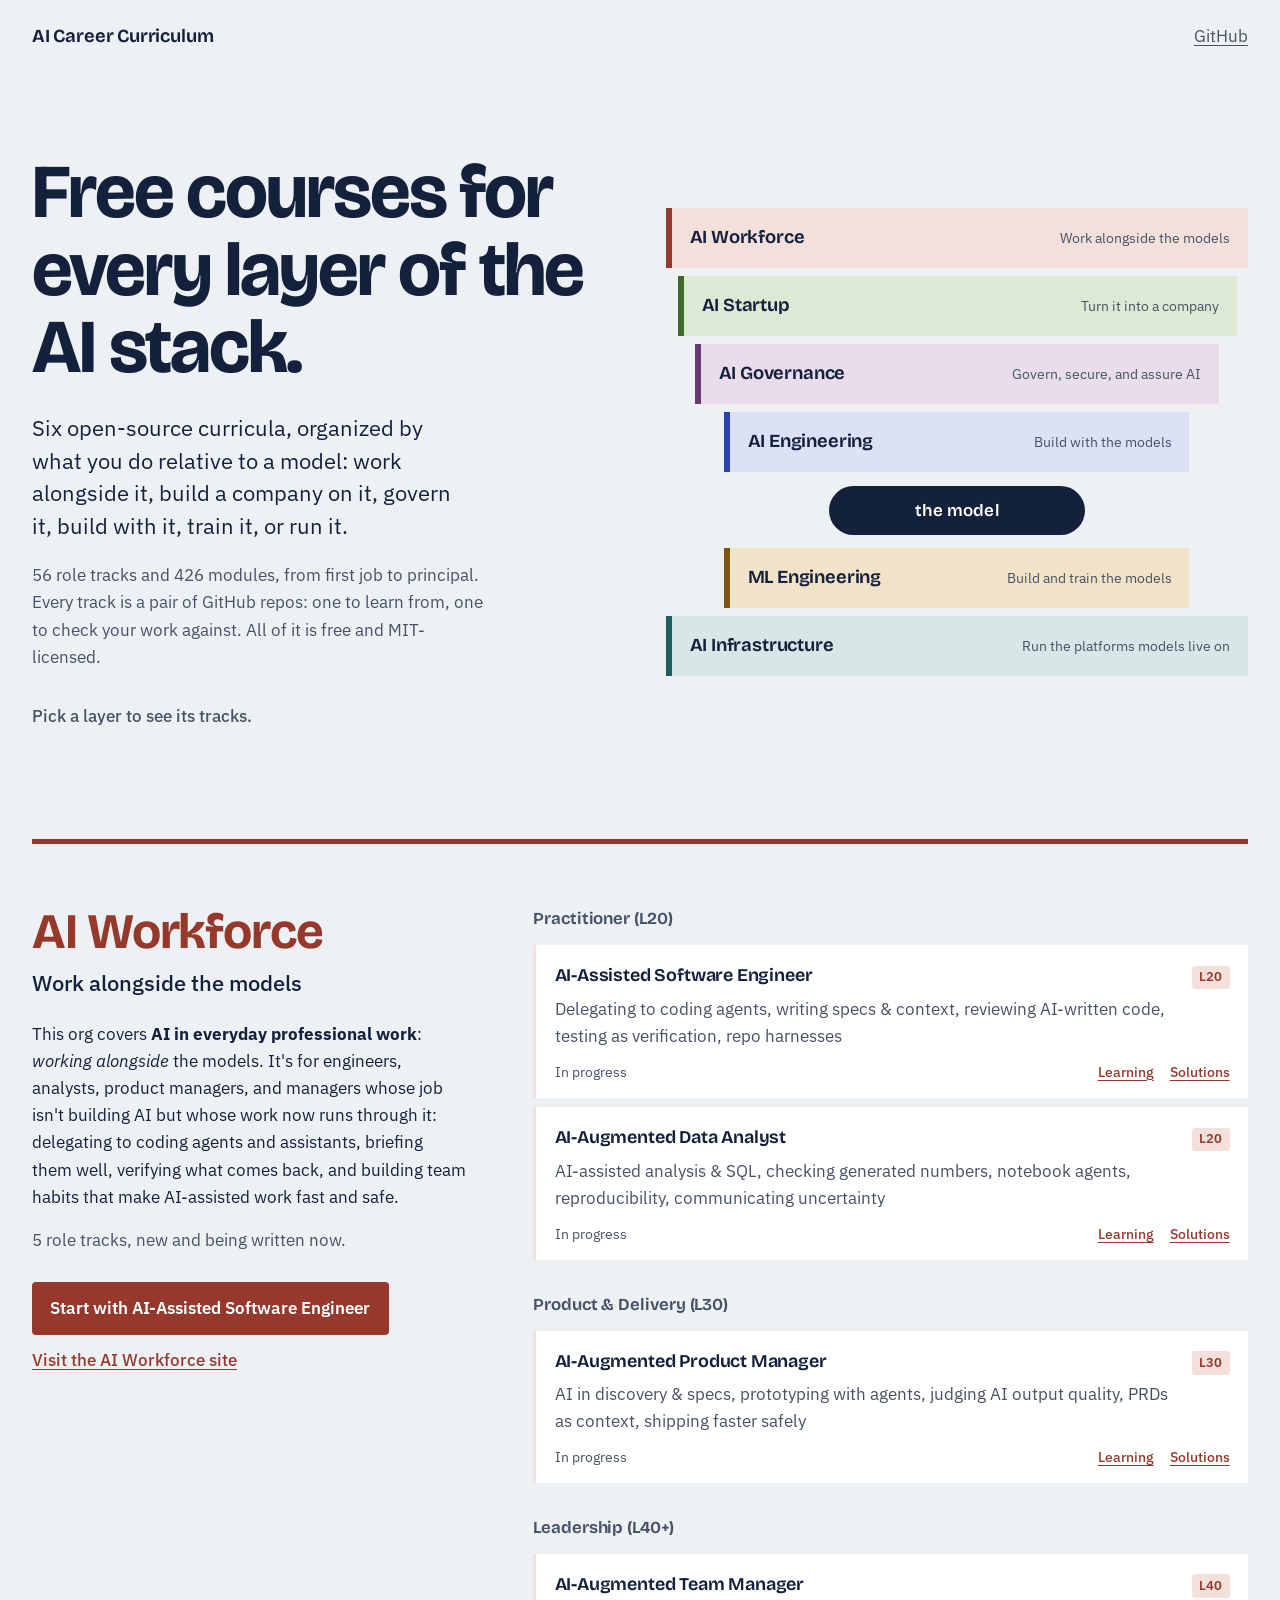
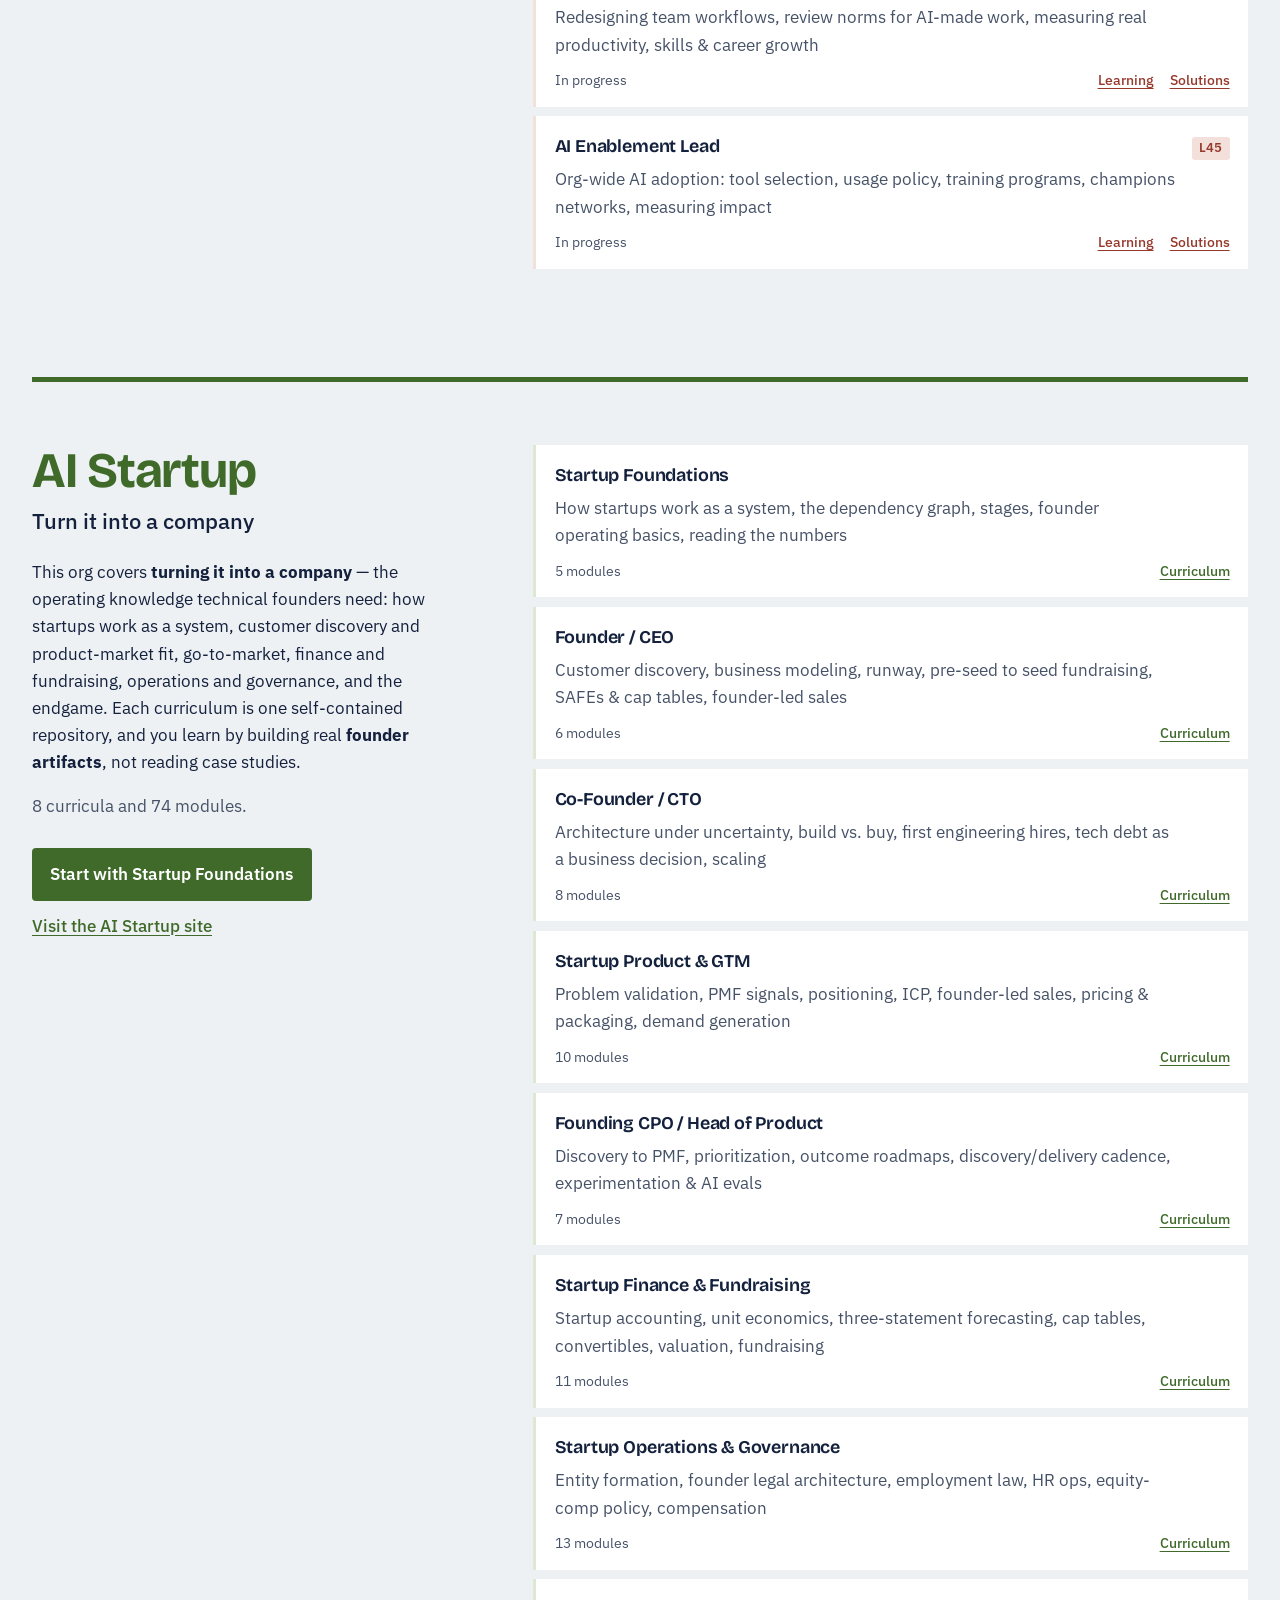
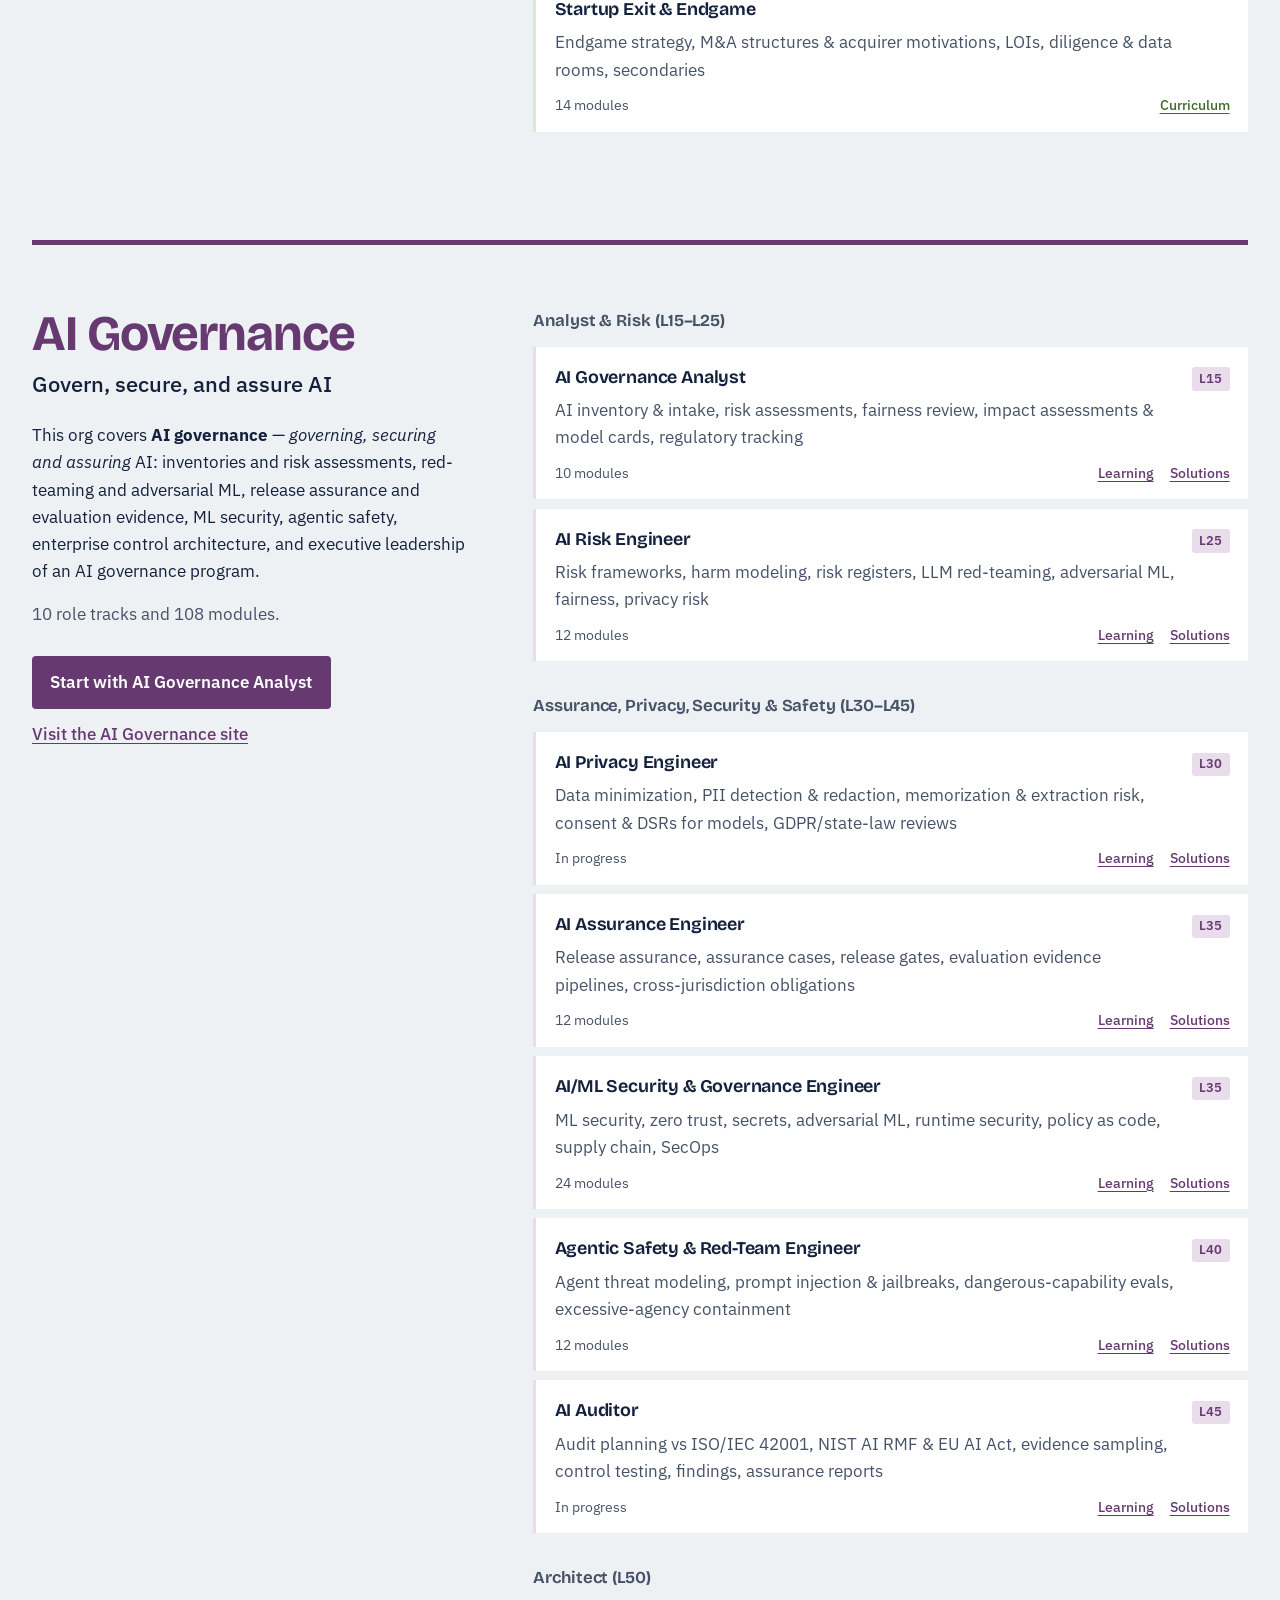
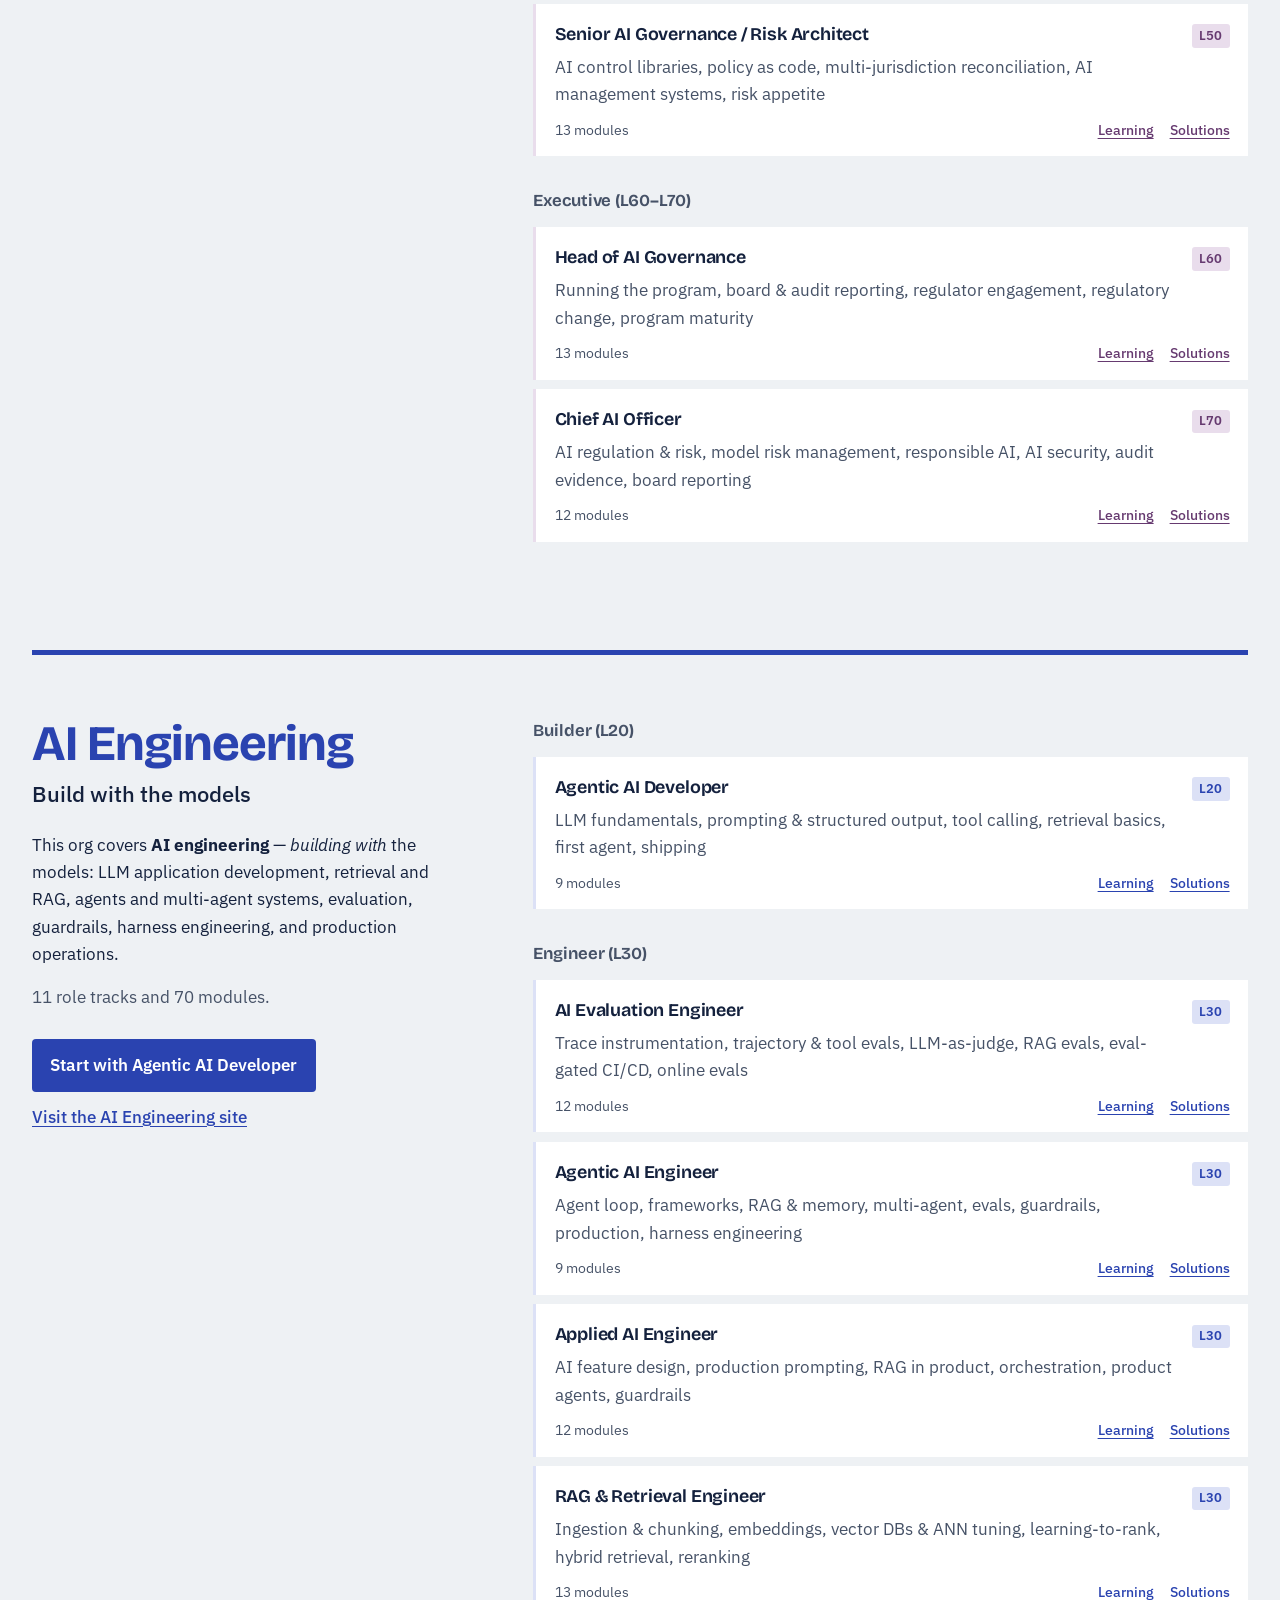
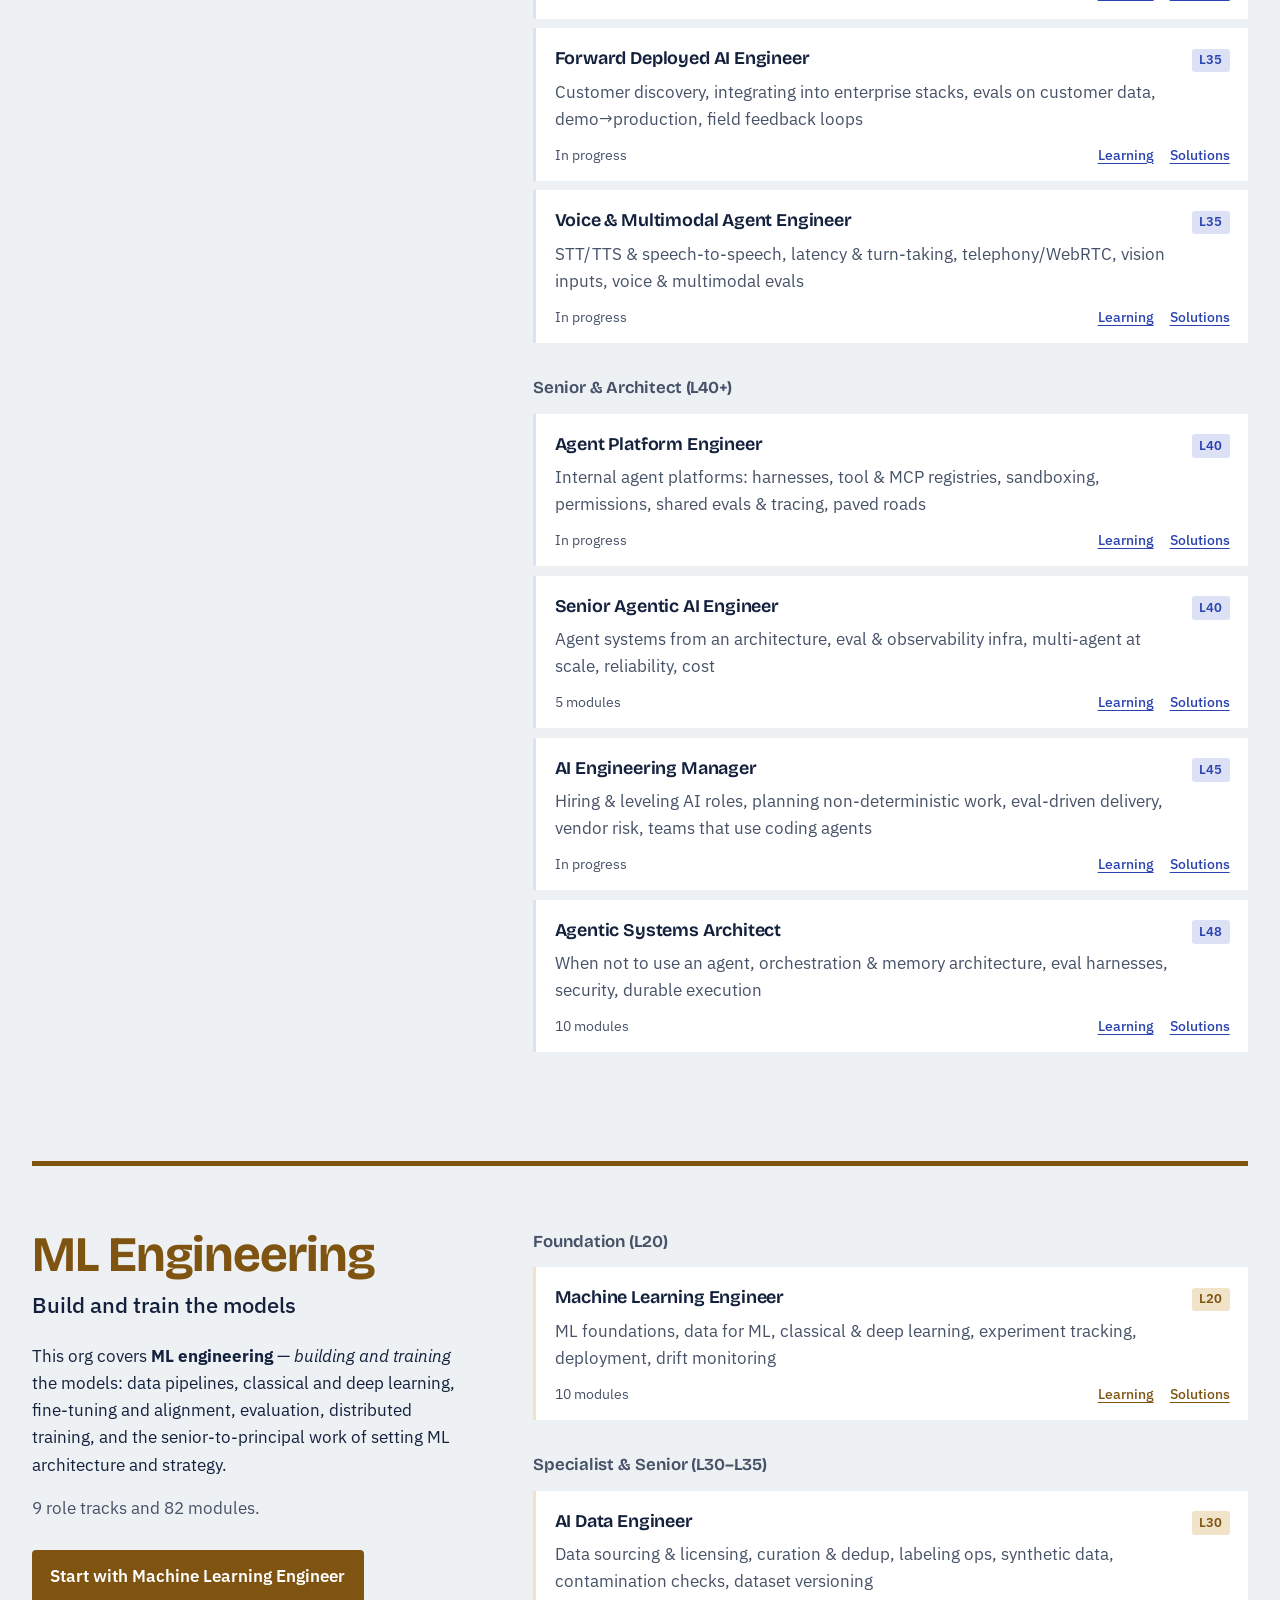
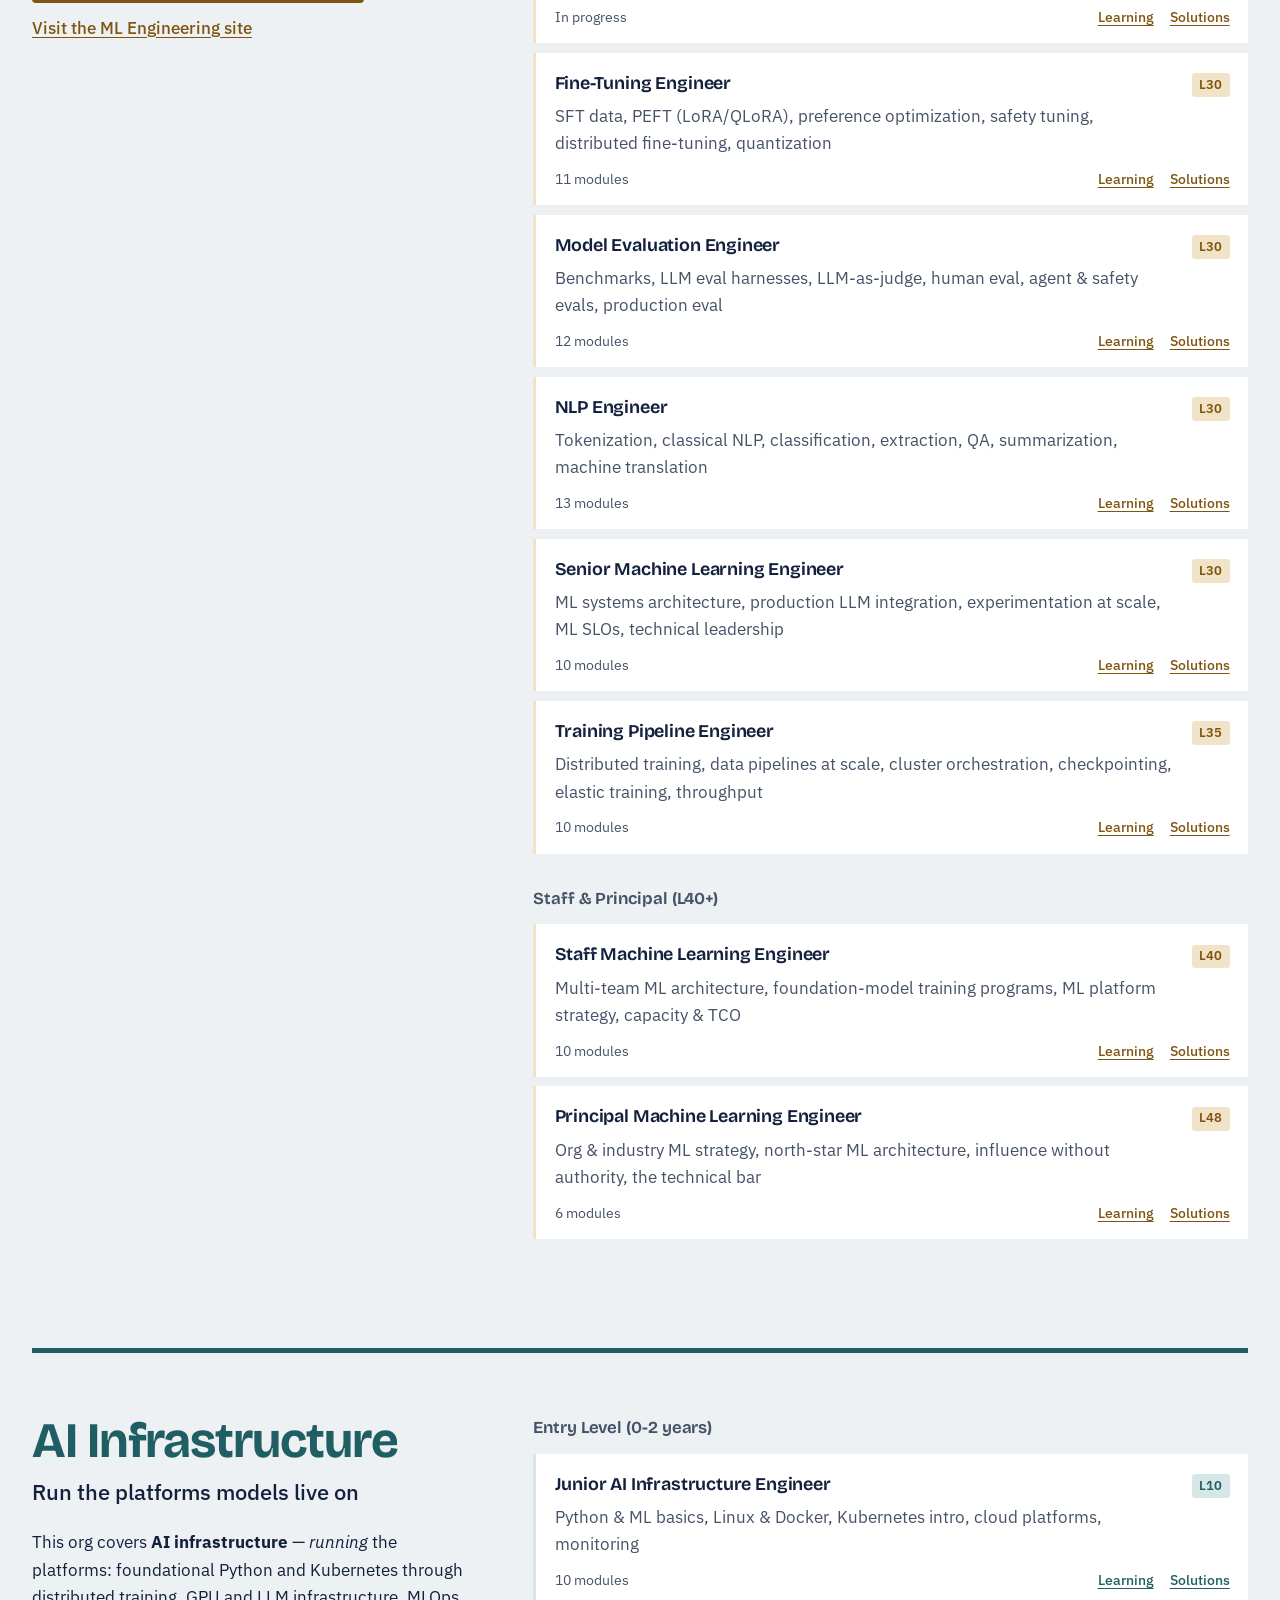
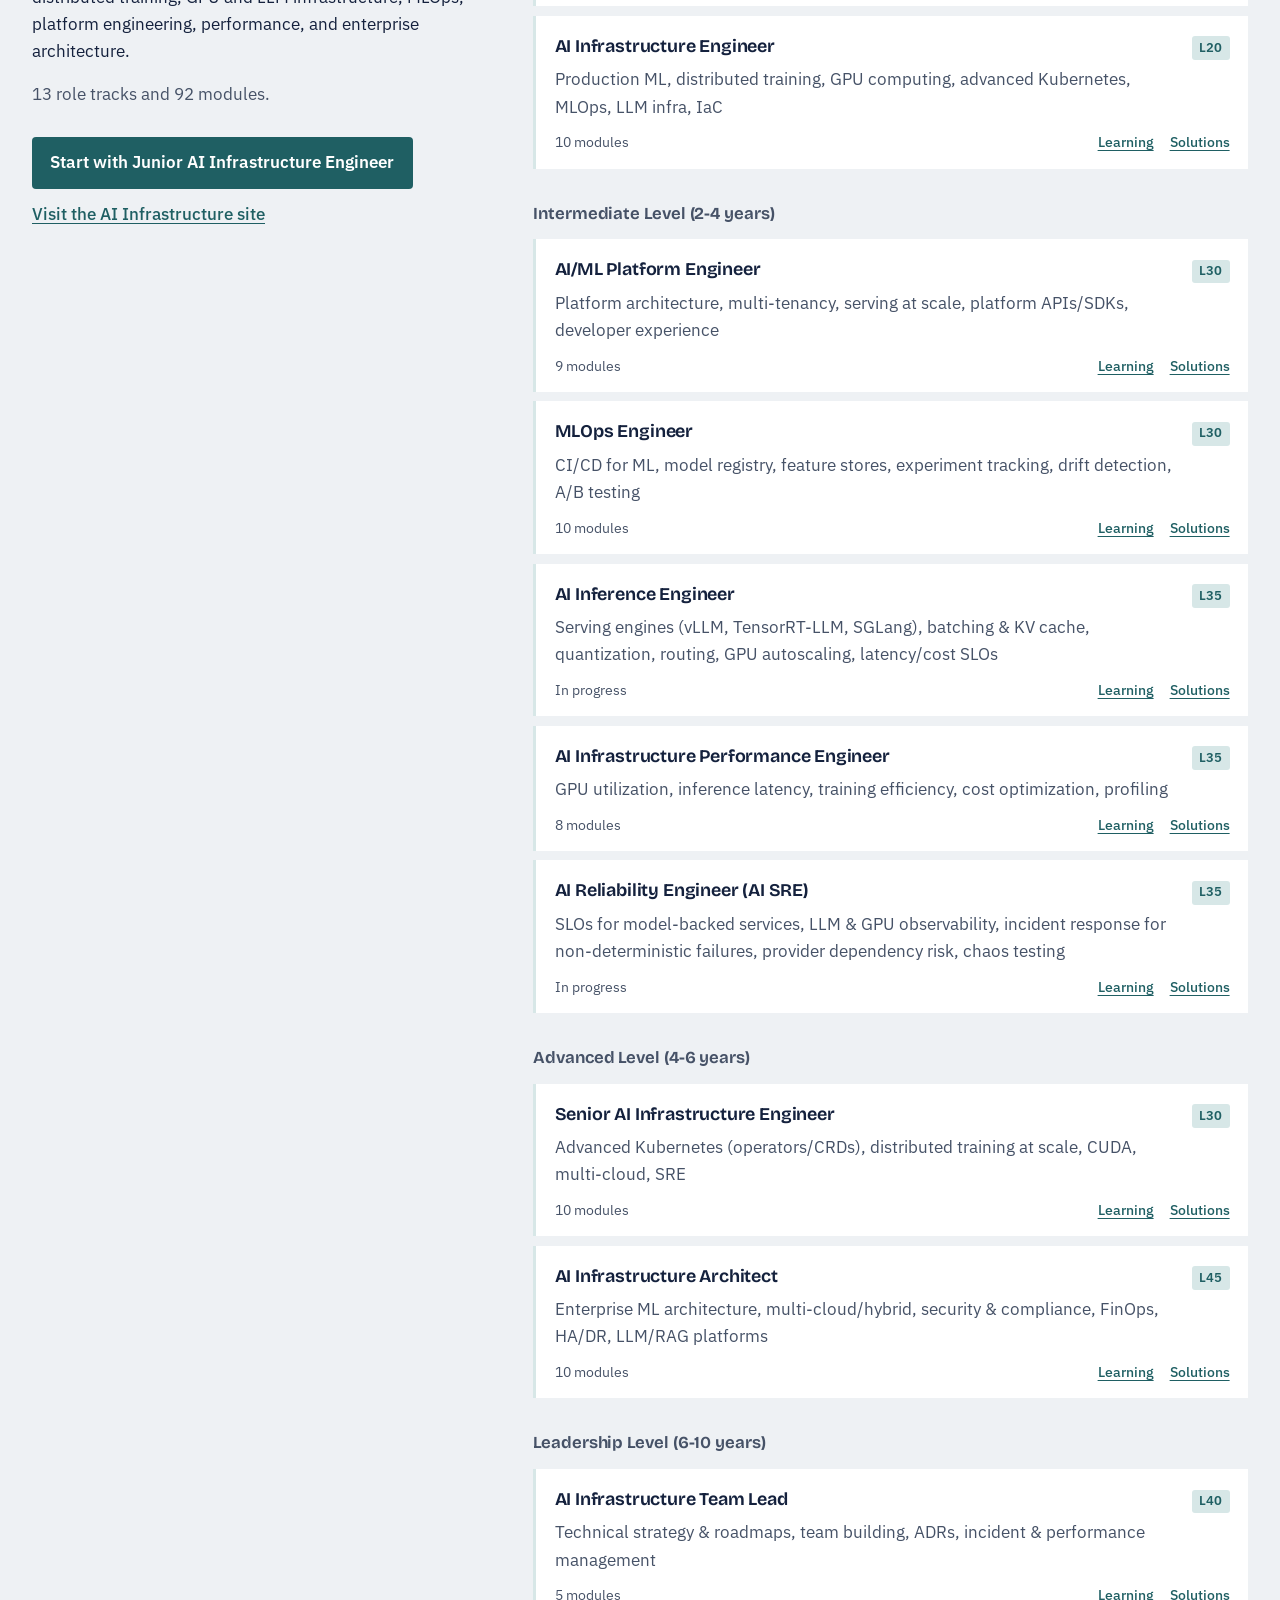
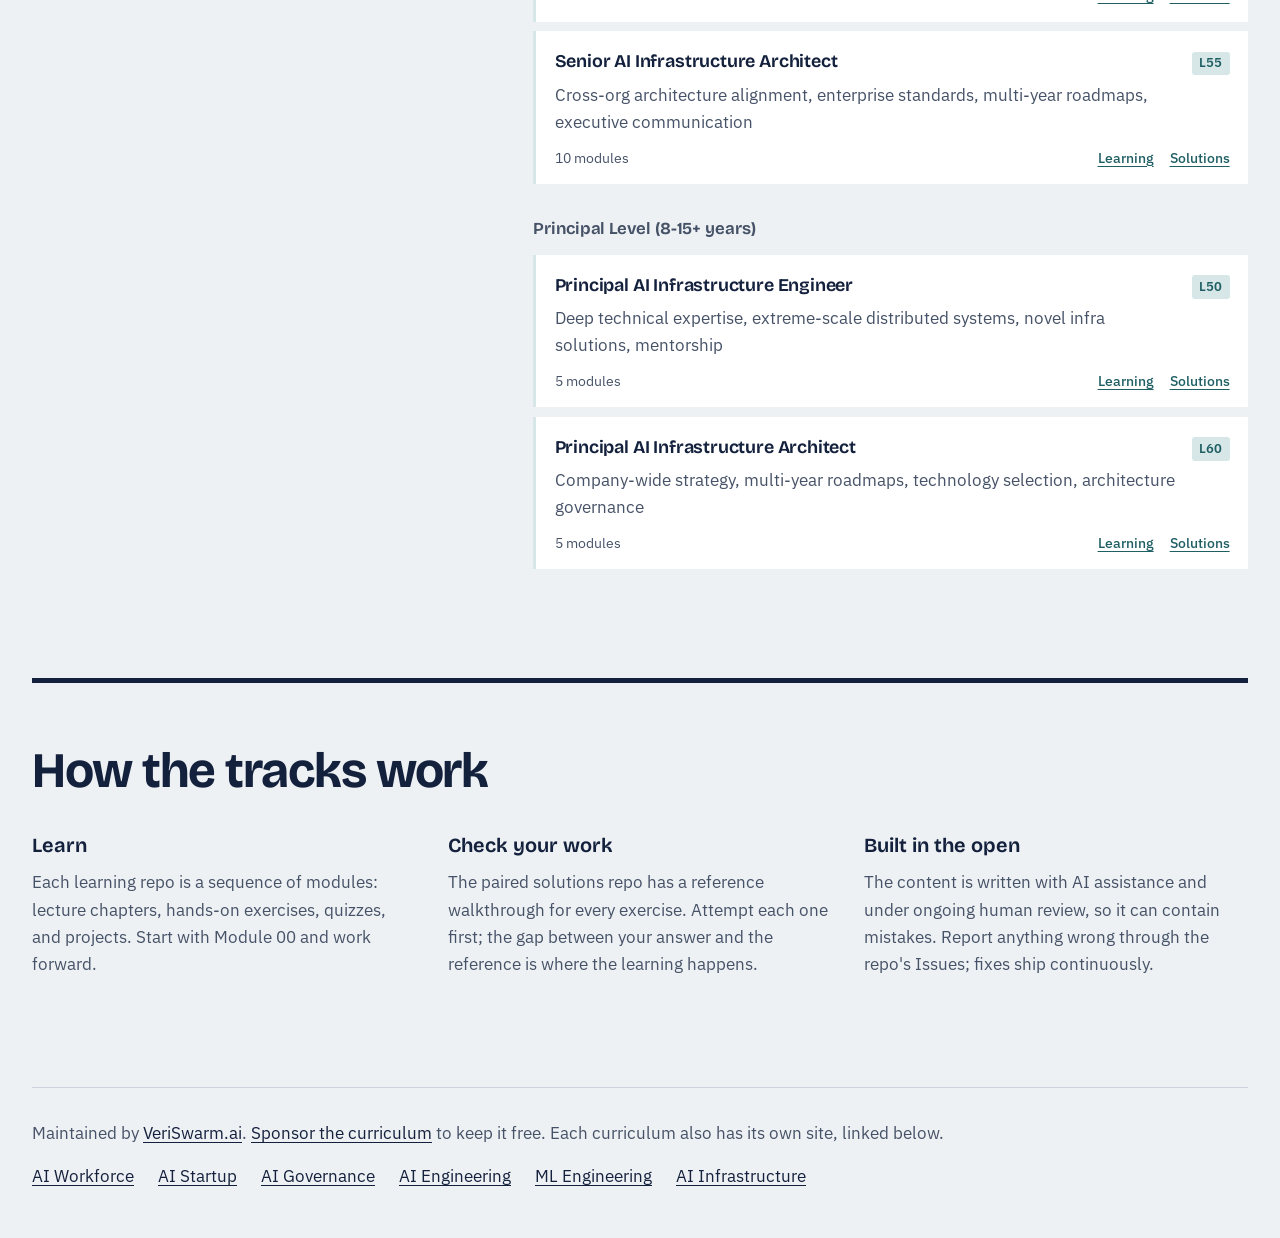
==== commit 456c9dc6: "feat: six orgs on the umbrella page, plus a site for each org - Add AI Workforce (outer layer, terra" ====
--- a/index.html
+++ b/index.html
@@ -4,12 +4,12 @@
 <meta charset="utf-8">
 <meta name="viewport" content="width=device-width, initial-scale=1">
 <title>AI Career Curriculum — free courses for every layer of the AI stack</title>
-<meta name="description" content="Five free, open-source curricula covering the whole AI stack: infrastructure, ML engineering, AI engineering, governance, and startups. 52 role tracks, each with learning and solutions repos on GitHub.">
+<meta name="description" content="Six free, open-source curricula for every way you work with AI: infrastructure, ML engineering, AI engineering, governance, startups, and everyday AI-augmented work. 56 role tracks on GitHub.">
 <meta property="og:title" content="AI Career Curriculum">
-<meta property="og:description" content="Free, open-source courses for every layer of the AI stack. 52 role tracks across five curricula on GitHub.">
+<meta property="og:description" content="Free, open-source courses for every layer of the AI stack. 56 role tracks across six curricula on GitHub.">
 <meta property="og:type" content="website">
-<meta property="og:url" content="https://ai-infra-curriculum.github.io/">
-<link rel="canonical" href="https://ai-infra-curriculum.github.io/">
+<meta property="og:url" content="https://ai-curriculum-project.github.io/">
+<link rel="canonical" href="https://ai-curriculum-project.github.io/">
 <link rel="icon" href="favicon.svg" type="image/svg+xml">
 <link rel="preconnect" href="https://fonts.googleapis.com">
 <link rel="preconnect" href="https://fonts.gstatic.com" crossorigin>
@@ -23,7 +23,7 @@
 <header class="top">
   <nav class="top__nav" aria-label="Main navigation">
     <a class="top__brand" href="/">AI Career Curriculum</a>
-    <a class="top__gh" href="https://github.com/ai-infra-curriculum">GitHub</a>
+    <a class="top__gh" href="https://github.com/ai-curriculum-project">GitHub</a>
   </nav>
 </header>
 
@@ -32,24 +32,24 @@
 <section class="hero" aria-labelledby="hero-h">
   <div class="hero__text">
     <h1 id="hero-h">Free courses for every layer of the AI stack.</h1>
-    <p class="hero__sub">Five open-source curricula, organized by what you do relative to a model: run it, train it, build with it, govern it, or build a company on it.</p>
-    <p class="hero__facts">52 role tracks and 430 modules, from first job to principal. Every track is a pair of GitHub repos: one to learn from, one to check your work against. All of it is free and MIT-licensed.</p>
+    <p class="hero__sub">Six open-source curricula, organized by what you do relative to a model: work alongside it, build a company on it, govern it, build with it, train it, or run it.</p>
+    <p class="hero__facts">56 role tracks and 426 modules, from first job to principal. Every track is a pair of GitHub repos: one to learn from, one to check your work against. All of it is free and MIT-licensed.</p>
     <p class="hero__hint">Pick a layer to see its tracks.</p>
   </div>
   <figure class="hero__figure">
-    <ol class="stack" aria-label="The AI stack, by curriculum"><li class="stack__layer" style="--w:100%;--i:0"><a class="layer layer--ai-startup" href="#ai-startup"><span class="layer__name">AI Startup</span><span class="layer__verb">Turn it into a company</span></a></li><li class="stack__layer" style="--w:92%;--i:1"><a class="layer layer--ai-governance" href="#ai-governance"><span class="layer__name">AI Governance</span><span class="layer__verb">Govern, secure, and assure AI</span></a></li><li class="stack__layer" style="--w:80%;--i:2"><a class="layer layer--ai-engineering" href="#ai-engineering"><span class="layer__name">AI Engineering</span><span class="layer__verb">Build with the models</span></a></li><li class="stack__core" aria-hidden="true"><span>the model</span></li><li class="stack__layer" style="--w:80%;--i:3"><a class="layer layer--ml-engineering" href="#ml-engineering"><span class="layer__name">ML Engineering</span><span class="layer__verb">Build and train the models</span></a></li><li class="stack__layer" style="--w:100%;--i:4"><a class="layer layer--ai-infra" href="#ai-infra"><span class="layer__name">AI Infrastructure</span><span class="layer__verb">Run the platforms models live on</span></a></li></ol>
-    <figcaption class="visually-hidden">Five curricula arranged around the model: AI Startup and AI Governance on the outside, AI Engineering above the model, ML Engineering and AI Infrastructure below it.</figcaption>
+    <ol class="stack" aria-label="The AI stack, by curriculum"><li class="stack__layer" style="--w:100%;--i:0"><a class="layer layer--ai-workforce" href="#ai-workforce"><span class="layer__name">AI Workforce</span><span class="layer__verb">Work alongside the models</span></a></li><li class="stack__layer" style="--w:96%;--i:1"><a class="layer layer--ai-startup" href="#ai-startup"><span class="layer__name">AI Startup</span><span class="layer__verb">Turn it into a company</span></a></li><li class="stack__layer" style="--w:90%;--i:2"><a class="layer layer--ai-governance" href="#ai-governance"><span class="layer__name">AI Governance</span><span class="layer__verb">Govern, secure, and assure AI</span></a></li><li class="stack__layer" style="--w:80%;--i:3"><a class="layer layer--ai-engineering" href="#ai-engineering"><span class="layer__name">AI Engineering</span><span class="layer__verb">Build with the models</span></a></li><li class="stack__core" aria-hidden="true"><span>the model</span></li><li class="stack__layer" style="--w:80%;--i:4"><a class="layer layer--ml-engineering" href="#ml-engineering"><span class="layer__name">ML Engineering</span><span class="layer__verb">Build and train the models</span></a></li><li class="stack__layer" style="--w:100%;--i:5"><a class="layer layer--ai-infra" href="#ai-infra"><span class="layer__name">AI Infrastructure</span><span class="layer__verb">Run the platforms models live on</span></a></li></ol>
+    <figcaption class="visually-hidden">Six curricula arranged around the model: AI Workforce, AI Startup, and AI Governance on the outside, AI Engineering above the model, ML Engineering and AI Infrastructure below it.</figcaption>
   </figure>
 </section>
 
-<section class="org org--ai-startup" id="ai-startup" aria-labelledby="ai-startup-h"><div class="org__intro"><h2 id="ai-startup-h">AI Startup</h2><p class="org__verb">Turn it into a company</p><p class="org__overview">This org covers <strong>turning it into a company</strong> — the operating knowledge technical founders need: how startups work as a system, customer discovery and product-market fit, go-to-market, finance and fundraising, operations and governance, and the endgame. Each curriculum is one self-contained repository, and you learn by building real <strong>founder artifacts</strong>, not reading case studies.</p><p class="org__count">8 curricula and 74 modules.</p><p class="org__actions"><a class="start" href="https://github.com/ai-startup-curriculum/startup-foundations">Start with Startup Foundations</a><a class="org__all" href="https://github.com/ai-startup-curriculum">See every repo on GitHub</a></p></div><div class="org__tracks"><ul class="roles"><li class="role"><div class="role__head"><a class="role__title" href="https://github.com/ai-startup-curriculum/startup-foundations">Startup Foundations</a></div><p class="role__focus">How startups work as a system, the dependency graph, stages, founder operating basics, reading the numbers</p><p class="role__meta"><span>5 modules</span><span class="role__links"><a href="https://github.com/ai-startup-curriculum/startup-foundations">Curriculum</a></span></p></li><li class="role"><div class="role__head"><a class="role__title" href="https://github.com/ai-startup-curriculum/founder-ceo-curriculum">Founder / CEO</a></div><p class="role__focus">Customer discovery, business modeling, runway, pre-seed to seed fundraising, SAFEs &amp; cap tables, founder-led sales</p><p class="role__meta"><span>6 modules</span><span class="role__links"><a href="https://github.com/ai-startup-curriculum/founder-ceo-curriculum">Curriculum</a></span></p></li><li class="role"><div class="role__head"><a class="role__title" href="https://github.com/ai-startup-curriculum/cto-curriculum">Co-Founder / CTO</a></div><p class="role__focus">Architecture under uncertainty, build vs. buy, first engineering hires, tech debt as a business decision, scaling</p><p class="role__meta"><span>8 modules</span><span class="role__links"><a href="https://github.com/ai-startup-curriculum/cto-curriculum">Curriculum</a></span></p></li><li class="role"><div class="role__head"><a class="role__title" href="https://github.com/ai-startup-curriculum/startup-product-gtm-curriculum">Startup Product &amp; GTM</a></div><p class="role__focus">Problem validation, PMF signals, positioning, ICP, founder-led sales, pricing &amp; packaging, demand generation</p><p class="role__meta"><span>10 modules</span><span class="role__links"><a href="https://github.com/ai-startup-curriculum/startup-product-gtm-curriculum">Curriculum</a></span></p></li><li class="role"><div class="role__head"><a class="role__title" href="https://github.com/ai-startup-curriculum/cpo-curriculum">Founding CPO / Head of Product</a></div><p class="role__focus">Discovery to PMF, prioritization, outcome roadmaps, discovery/delivery cadence, experimentation &amp; AI evals</p><p class="role__meta"><span>7 modules</span><span class="role__links"><a href="https://github.com/ai-startup-curriculum/cpo-curriculum">Curriculum</a></span></p></li><li class="role"><div class="role__head"><a class="role__title" href="https://github.com/ai-startup-curriculum/startup-finance-fundraising-curriculum">Startup Finance &amp; Fundraising</a></div><p class="role__focus">Startup accounting, unit economics, three-statement forecasting, cap tables, convertibles, valuation, fundraising</p><p class="role__meta"><span>11 modules</span><span class="role__links"><a href="https://github.com/ai-startup-curriculum/startup-finance-fundraising-curriculum">Curriculum</a></span></p></li><li class="role"><div class="role__head"><a class="role__title" href="https://github.com/ai-startup-curriculum/startup-operations-governance-curriculum">Startup Operations &amp; Governance</a></div><p class="role__focus">Entity formation, founder legal architecture, employment law, HR ops, equity-comp policy, compensation</p><p class="role__meta"><span>13 modules</span><span class="role__links"><a href="https://github.com/ai-startup-curriculum/startup-operations-governance-curriculum">Curriculum</a></span></p></li><li class="role"><div class="role__head"><a class="role__title" href="https://github.com/ai-startup-curriculum/startup-exit-curriculum">Startup Exit &amp; Endgame</a></div><p class="role__focus">Endgame strategy, M&amp;A structures &amp; acquirer motivations, LOIs, diligence &amp; data rooms, secondaries</p><p class="role__meta"><span>14 modules</span><span class="role__links"><a href="https://github.com/ai-startup-curriculum/startup-exit-curriculum">Curriculum</a></span></p></li></ul></div></section><section class="org org--ai-governance" id="ai-governance" aria-labelledby="ai-governance-h"><div class="org__intro"><h2 id="ai-governance-h">AI Governance</h2><p class="org__verb">Govern, secure, and assure AI</p><p class="org__overview">This org covers <strong>AI governance</strong> — <em>governing, securing and assuring</em> AI: inventories and risk assessments, red-teaming and adversarial ML, release assurance and evaluation evidence, ML security, agentic safety, enterprise control architecture, and executive leadership of an AI governance program.</p><p class="org__count">10 role tracks and 108 modules.</p><p class="org__actions"><a class="start" href="https://github.com/ai-governance-curriculum/ai-governance-analyst-learning">Start with AI Governance Analyst</a><a class="org__all" href="https://github.com/ai-governance-curriculum">See every repo on GitHub</a></p></div><div class="org__tracks"><h3 class="band">Analyst &amp; Risk (L15–L25)</h3><ul class="roles"><li class="role"><div class="role__head"><a class="role__title" href="https://github.com/ai-governance-curriculum/ai-governance-analyst-learning">AI Governance Analyst</a><span class="role__level">L15</span></div><p class="role__focus">AI inventory &amp; intake, risk assessments, fairness review, impact assessments &amp; model cards, regulatory tracking</p><p class="role__meta"><span>10 modules</span><span class="role__links"><a href="https://github.com/ai-governance-curriculum/ai-governance-analyst-learning">Learning</a><a href="https://github.com/ai-governance-curriculum/ai-governance-analyst-solutions">Solutions</a></span></p></li><li class="role"><div class="role__head"><a class="role__title" href="https://github.com/ai-governance-curriculum/ai-risk-engineer-learning">AI Risk Engineer</a><span class="role__level">L25</span></div><p class="role__focus">Risk frameworks, harm modeling, risk registers, LLM red-teaming, adversarial ML, fairness, privacy risk</p><p class="role__meta"><span>12 modules</span><span class="role__links"><a href="https://github.com/ai-governance-curriculum/ai-risk-engineer-learning">Learning</a><a href="https://github.com/ai-governance-curriculum/ai-risk-engineer-solutions">Solutions</a></span></p></li></ul><h3 class="band">Assurance, Privacy, Security &amp; Safety (L30–L45)</h3><ul class="roles"><li class="role"><div class="role__head"><a class="role__title" href="https://github.com/ai-governance-curriculum/ai-privacy-engineer-learning">AI Privacy Engineer</a><span class="role__level">L30</span></div><p class="role__focus">Data minimization, PII detection &amp; redaction, memorization &amp; extraction risk, consent &amp; DSRs for models, GDPR/state-law reviews</p><p class="role__meta"><span></span><span class="role__links"><a href="https://github.com/ai-governance-curriculum/ai-privacy-engineer-learning">Learning</a><a href="https://github.com/ai-governance-curriculum/ai-privacy-engineer-solutions">Solutions</a></span></p></li><li class="role"><div class="role__head"><a class="role__title" href="https://github.com/ai-governance-curriculum/ai-evaluation-engineer-learning">AI Evaluation Engineer</a><span class="role__level">L35</span></div><p class="role__focus">Release assurance, assurance cases, release gates, evaluation evidence pipelines, cross-jurisdiction obligations</p><p class="role__meta"><span>12 modules</span><span class="role__links"><a href="https://github.com/ai-governance-curriculum/ai-evaluation-engineer-learning">Learning</a><a href="https://github.com/ai-governance-curriculum/ai-evaluation-engineer-solutions">Solutions</a></span></p></li><li class="role"><div class="role__head"><a class="role__title" href="https://github.com/ai-governance-curriculum/security-learning">AI/ML Security &amp; Governance Engineer</a><span class="role__level">L35</span></div><p class="role__focus">ML security, zero trust, secrets, adversarial ML, runtime security, policy as code, supply chain, SecOps</p><p class="role__meta"><span>24 modules</span><span class="role__links"><a href="https://github.com/ai-governance-curriculum/security-learning">Learning</a><a href="https://github.com/ai-governance-curriculum/security-solutions">Solutions</a></span></p></li><li class="role"><div class="role__head"><a class="role__title" href="https://github.com/ai-governance-curriculum/agentic-safety-engineer-learning">Agentic Safety &amp; Red-Team Engineer</a><span class="role__level">L40</span></div><p class="role__focus">Agent threat modeling, prompt injection &amp; jailbreaks, dangerous-capability evals, excessive-agency containment</p><p class="role__meta"><span>12 modules</span><span class="role__links"><a href="https://github.com/ai-governance-curriculum/agentic-safety-engineer-learning">Learning</a><a href="https://github.com/ai-governance-curriculum/agentic-safety-engineer-solutions">Solutions</a></span></p></li><li class="role"><div class="role__head"><a class="role__title" href="https://github.com/ai-governance-curriculum/ai-auditor-learning">AI Auditor</a><span class="role__level">L45</span></div><p class="role__focus">Audit planning vs ISO/IEC 42001, NIST AI RMF &amp; EU AI Act, evidence sampling, control testing, findings, assurance reports</p><p class="role__meta"><span></span><span class="role__links"><a href="https://github.com/ai-governance-curriculum/ai-auditor-learning">Learning</a><a href="https://github.com/ai-governance-curriculum/ai-auditor-solutions">Solutions</a></span></p></li></ul><h3 class="band">Architect (L50)</h3><ul class="roles"><li class="role"><div class="role__head"><a class="role__title" href="https://github.com/ai-governance-curriculum/senior-ai-governance-architect-learning">Senior AI Governance / Risk Architect</a><span class="role__level">L50</span></div><p class="role__focus">AI control libraries, policy as code, multi-jurisdiction reconciliation, AI management systems, risk appetite</p><p class="role__meta"><span>13 modules</span><span class="role__links"><a href="https://github.com/ai-governance-curriculum/senior-ai-governance-architect-learning">Learning</a><a href="https://github.com/ai-governance-curriculum/senior-ai-governance-architect-solutions">Solutions</a></span></p></li></ul><h3 class="band">Executive (L60–L70)</h3><ul class="roles"><li class="role"><div class="role__head"><a class="role__title" href="https://github.com/ai-governance-curriculum/head-of-ai-governance-learning">Head of AI Governance</a><span class="role__level">L60</span></div><p class="role__focus">Running the program, board &amp; audit reporting, regulator engagement, regulatory change, program maturity</p><p class="role__meta"><span>13 modules</span><span class="role__links"><a href="https://github.com/ai-governance-curriculum/head-of-ai-governance-learning">Learning</a><a href="https://github.com/ai-governance-curriculum/head-of-ai-governance-solutions">Solutions</a></span></p></li><li class="role"><div class="role__head"><a class="role__title" href="https://github.com/ai-governance-curriculum/chief-ai-officer-learning">Chief AI Officer</a><span class="role__level">L70</span></div><p class="role__focus">AI regulation &amp; risk, model risk management, responsible AI, AI security, audit evidence, board reporting</p><p class="role__meta"><span>12 modules</span><span class="role__links"><a href="https://github.com/ai-governance-curriculum/chief-ai-officer-learning">Learning</a><a href="https://github.com/ai-governance-curriculum/chief-ai-officer-solutions">Solutions</a></span></p></li></ul></div></section><section class="org org--ai-engineering" id="ai-engineering" aria-labelledby="ai-engineering-h"><div class="org__intro"><h2 id="ai-engineering-h">AI Engineering</h2><p class="org__verb">Build with the models</p><p class="org__overview">This org covers <strong>AI engineering</strong> — <em>building with</em> the models: LLM application development, retrieval and RAG, agents and multi-agent systems, evaluation, guardrails, harness engineering, and production operations.</p><p class="org__count">12 role tracks and 74 modules.</p><p class="org__actions"><a class="start" href="https://github.com/ai-engineering-curriculum/agentic-ai-developer-learning">Start with Agentic AI Developer</a><a class="org__all" href="https://github.com/ai-engineering-curriculum">See every repo on GitHub</a></p></div><div class="org__tracks"><h3 class="band">Builder (L20)</h3><ul class="roles"><li class="role"><div class="role__head"><a class="role__title" href="https://github.com/ai-engineering-curriculum/agentic-ai-developer-learning">Agentic AI Developer</a><span class="role__level">L20</span></div><p class="role__focus">LLM fundamentals, prompting &amp; structured output, tool calling, retrieval basics, first agent, shipping</p><p class="role__meta"><span>6 modules</span><span class="role__links"><a href="https://github.com/ai-engineering-curriculum/agentic-ai-developer-learning">Learning</a><a href="https://github.com/ai-engineering-curriculum/agentic-ai-developer-solutions">Solutions</a></span></p></li><li class="role"><div class="role__head"><a class="role__title" href="https://github.com/ai-engineering-curriculum/llm-application-developer-learning">LLM Application Developer</a><span class="role__level">L20</span></div><p class="role__focus">Prompting, tool calling, streaming &amp; async, model selection, prompt caching, retrieval, minimal evals</p><p class="role__meta"><span>7 modules</span><span class="role__links"><a href="https://github.com/ai-engineering-curriculum/llm-application-developer-learning">Learning</a><a href="https://github.com/ai-engineering-curriculum/llm-application-developer-solutions">Solutions</a></span></p></li></ul><h3 class="band">Engineer (L30)</h3><ul class="roles"><li class="role"><div class="role__head"><a class="role__title" href="https://github.com/ai-engineering-curriculum/ai-eval-engineer-learning">AI Evaluation Engineer</a><span class="role__level">L30</span></div><p class="role__focus">Trace instrumentation, trajectory &amp; tool evals, LLM-as-judge, RAG evals, eval-gated CI/CD, online evals</p><p class="role__meta"><span>12 modules</span><span class="role__links"><a href="https://github.com/ai-engineering-curriculum/ai-eval-engineer-learning">Learning</a><a href="https://github.com/ai-engineering-curriculum/ai-eval-engineer-solutions">Solutions</a></span></p></li><li class="role"><div class="role__head"><a class="role__title" href="https://github.com/ai-engineering-curriculum/agentic-ai-engineer-learning">Agentic AI Engineer</a><span class="role__level">L30</span></div><p class="role__focus">Agent loop, frameworks, RAG &amp; memory, multi-agent, evals, guardrails, production, harness engineering</p><p class="role__meta"><span>9 modules</span><span class="role__links"><a href="https://github.com/ai-engineering-curriculum/agentic-ai-engineer-learning">Learning</a><a href="https://github.com/ai-engineering-curriculum/agentic-ai-engineer-solutions">Solutions</a></span></p></li><li class="role"><div class="role__head"><a class="role__title" href="https://github.com/ai-engineering-curriculum/applied-ai-engineer-learning">Applied AI Engineer</a><span class="role__level">L30</span></div><p class="role__focus">AI feature design, production prompting, RAG in product, orchestration, product agents, guardrails</p><p class="role__meta"><span>12 modules</span><span class="role__links"><a href="https://github.com/ai-engineering-curriculum/applied-ai-engineer-learning">Learning</a><a href="https://github.com/ai-engineering-curriculum/applied-ai-engineer-solutions">Solutions</a></span></p></li><li class="role"><div class="role__head"><a class="role__title" href="https://github.com/ai-engineering-curriculum/rag-engineer-learning">RAG &amp; Retrieval Engineer</a><span class="role__level">L30</span></div><p class="role__focus">Ingestion &amp; chunking, embeddings, vector DBs &amp; ANN tuning, learning-to-rank, hybrid retrieval, reranking</p><p class="role__meta"><span>13 modules</span><span class="role__links"><a href="https://github.com/ai-engineering-curriculum/rag-engineer-learning">Learning</a><a href="https://github.com/ai-engineering-curriculum/rag-engineer-solutions">Solutions</a></span></p></li><li class="role"><div class="role__head"><a class="role__title" href="https://github.com/ai-engineering-curriculum/forward-deployed-engineer-learning">Forward Deployed AI Engineer</a><span class="role__level">L35</span></div><p class="role__focus">Customer discovery, integrating into enterprise stacks, evals on customer data, demo→production, field feedback loops</p><p class="role__meta"><span></span><span class="role__links"><a href="https://github.com/ai-engineering-curriculum/forward-deployed-engineer-learning">Learning</a><a href="https://github.com/ai-engineering-curriculum/forward-deployed-engineer-solutions">Solutions</a></span></p></li><li class="role"><div class="role__head"><a class="role__title" href="https://github.com/ai-engineering-curriculum/voice-agent-engineer-learning">Voice &amp; Multimodal Agent Engineer</a><span class="role__level">L35</span></div><p class="role__focus">STT/TTS &amp; speech-to-speech, latency &amp; turn-taking, telephony/WebRTC, vision inputs, voice &amp; multimodal evals</p><p class="role__meta"><span></span><span class="role__links"><a href="https://github.com/ai-engineering-curriculum/voice-agent-engineer-learning">Learning</a><a href="https://github.com/ai-engineering-curriculum/voice-agent-engineer-solutions">Solutions</a></span></p></li></ul><h3 class="band">Senior &amp; Architect (L40+)</h3><ul class="roles"><li class="role"><div class="role__head"><a class="role__title" href="https://github.com/ai-engineering-curriculum/agent-platform-engineer-learning">Agent Platform Engineer</a><span class="role__level">L40</span></div><p class="role__focus">Internal agent platforms: harnesses, tool &amp; MCP registries, sandboxing, permissions, shared evals &amp; tracing, paved roads</p><p class="role__meta"><span></span><span class="role__links"><a href="https://github.com/ai-engineering-curriculum/agent-platform-engineer-learning">Learning</a><a href="https://github.com/ai-engineering-curriculum/agent-platform-engineer-solutions">Solutions</a></span></p></li><li class="role"><div class="role__head"><a class="role__title" href="https://github.com/ai-engineering-curriculum/senior-agentic-ai-engineer-learning">Senior Agentic AI Engineer</a><span class="role__level">L40</span></div><p class="role__focus">Agent systems from an architecture, eval &amp; observability infra, multi-agent at scale, reliability, cost</p><p class="role__meta"><span>5 modules</span><span class="role__links"><a href="https://github.com/ai-engineering-curriculum/senior-agentic-ai-engineer-learning">Learning</a><a href="https://github.com/ai-engineering-curriculum/senior-agentic-ai-engineer-solutions">Solutions</a></span></p></li><li class="role"><div class="role__head"><a class="role__title" href="https://github.com/ai-engineering-curriculum/ai-engineering-manager-learning">AI Engineering Manager</a><span class="role__level">L45</span></div><p class="role__focus">Hiring &amp; leveling AI roles, planning non-deterministic work, eval-driven delivery, vendor risk, teams that use coding agents</p><p class="role__meta"><span></span><span class="role__links"><a href="https://github.com/ai-engineering-curriculum/ai-engineering-manager-learning">Learning</a><a href="https://github.com/ai-engineering-curriculum/ai-engineering-manager-solutions">Solutions</a></span></p></li><li class="role"><div class="role__head"><a class="role__title" href="https://github.com/ai-engineering-curriculum/agentic-systems-architect-learning">Agentic Systems Architect</a><span class="role__level">L48</span></div><p class="role__focus">When not to use an agent, orchestration &amp; memory architecture, eval harnesses, security, durable execution</p><p class="role__meta"><span>10 modules</span><span class="role__links"><a href="https://github.com/ai-engineering-curriculum/agentic-systems-architect-learning">Learning</a><a href="https://github.com/ai-engineering-curriculum/agentic-systems-architect-solutions">Solutions</a></span></p></li></ul></div></section><section class="org org--ml-engineering" id="ml-engineering" aria-labelledby="ml-engineering-h"><div class="org__intro"><h2 id="ml-engineering-h">ML Engineering</h2><p class="org__verb">Build and train the models</p><p class="org__overview">This org covers <strong>ML engineering</strong> — <em>building and training</em> the models: data pipelines, classical and deep learning, fine-tuning and alignment, evaluation, distributed training, and the senior-to-principal work of setting ML architecture and strategy.</p><p class="org__count">9 role tracks and 82 modules.</p><p class="org__actions"><a class="start" href="https://github.com/ml-engineering-curriculum/ml-engineer-learning">Start with Machine Learning Engineer</a><a class="org__all" href="https://github.com/ml-engineering-curriculum">See every repo on GitHub</a></p></div><div class="org__tracks"><h3 class="band">Foundation (L20)</h3><ul class="roles"><li class="role"><div class="role__head"><a class="role__title" href="https://github.com/ml-engineering-curriculum/ml-engineer-learning">Machine Learning Engineer</a><span class="role__level">L20</span></div><p class="role__focus">ML foundations, data for ML, classical &amp; deep learning, experiment tracking, deployment, drift monitoring</p><p class="role__meta"><span>10 modules</span><span class="role__links"><a href="https://github.com/ml-engineering-curriculum/ml-engineer-learning">Learning</a><a href="https://github.com/ml-engineering-curriculum/ml-engineer-solutions">Solutions</a></span></p></li></ul><h3 class="band">Specialist &amp; Senior (L30–L35)</h3><ul class="roles"><li class="role"><div class="role__head"><a class="role__title" href="https://github.com/ml-engineering-curriculum/ai-data-engineer-learning">AI Data Engineer</a><span class="role__level">L30</span></div><p class="role__focus">Data sourcing &amp; licensing, curation &amp; dedup, labeling ops, synthetic data, contamination checks, dataset versioning</p><p class="role__meta"><span></span><span class="role__links"><a href="https://github.com/ml-engineering-curriculum/ai-data-engineer-learning">Learning</a><a href="https://github.com/ml-engineering-curriculum/ai-data-engineer-solutions">Solutions</a></span></p></li><li class="role"><div class="role__head"><a class="role__title" href="https://github.com/ml-engineering-curriculum/fine-tuning-engineer-learning">Fine-Tuning Engineer</a><span class="role__level">L30</span></div><p class="role__focus">SFT data, PEFT (LoRA/QLoRA), preference optimization, safety tuning, distributed fine-tuning, quantization</p><p class="role__meta"><span>11 modules</span><span class="role__links"><a href="https://github.com/ml-engineering-curriculum/fine-tuning-engineer-learning">Learning</a><a href="https://github.com/ml-engineering-curriculum/fine-tuning-engineer-solutions">Solutions</a></span></p></li><li class="role"><div class="role__head"><a class="role__title" href="https://github.com/ml-engineering-curriculum/model-evaluation-engineer-learning">Model Evaluation Engineer</a><span class="role__level">L30</span></div><p class="role__focus">Benchmarks, LLM eval harnesses, LLM-as-judge, human eval, agent &amp; safety evals, production eval</p><p class="role__meta"><span>12 modules</span><span class="role__links"><a href="https://github.com/ml-engineering-curriculum/model-evaluation-engineer-learning">Learning</a><a href="https://github.com/ml-engineering-curriculum/model-evaluation-engineer-solutions">Solutions</a></span></p></li><li class="role"><div class="role__head"><a class="role__title" href="https://github.com/ml-engineering-curriculum/nlp-engineer-learning">NLP Engineer</a><span class="role__level">L30</span></div><p class="role__focus">Tokenization, classical NLP, classification, extraction, QA, summarization, machine translation</p><p class="role__meta"><span>13 modules</span><span class="role__links"><a href="https://github.com/ml-engineering-curriculum/nlp-engineer-learning">Learning</a><a href="https://github.com/ml-engineering-curriculum/nlp-engineer-solutions">Solutions</a></span></p></li><li class="role"><div class="role__head"><a class="role__title" href="https://github.com/ml-engineering-curriculum/senior-ml-engineer-learning">Senior Machine Learning Engineer</a><span class="role__level">L30</span></div><p class="role__focus">ML systems architecture, production LLM integration, experimentation at scale, ML SLOs, technical leadership</p><p class="role__meta"><span>10 modules</span><span class="role__links"><a href="https://github.com/ml-engineering-curriculum/senior-ml-engineer-learning">Learning</a><a href="https://github.com/ml-engineering-curriculum/senior-ml-engineer-solutions">Solutions</a></span></p></li><li class="role"><div class="role__head"><a class="role__title" href="https://github.com/ml-engineering-curriculum/training-pipeline-engineer-learning">Training Pipeline Engineer</a><span class="role__level">L35</span></div><p class="role__focus">Distributed training, data pipelines at scale, cluster orchestration, checkpointing, elastic training, throughput</p><p class="role__meta"><span>10 modules</span><span class="role__links"><a href="https://github.com/ml-engineering-curriculum/training-pipeline-engineer-learning">Learning</a><a href="https://github.com/ml-engineering-curriculum/training-pipeline-engineer-solutions">Solutions</a></span></p></li></ul><h3 class="band">Staff &amp; Principal (L40+)</h3><ul class="roles"><li class="role"><div class="role__head"><a class="role__title" href="https://github.com/ml-engineering-curriculum/staff-ml-engineer-learning">Staff Machine Learning Engineer</a><span class="role__level">L40</span></div><p class="role__focus">Multi-team ML architecture, foundation-model training programs, ML platform strategy, capacity &amp; TCO</p><p class="role__meta"><span>10 modules</span><span class="role__links"><a href="https://github.com/ml-engineering-curriculum/staff-ml-engineer-learning">Learning</a><a href="https://github.com/ml-engineering-curriculum/staff-ml-engineer-solutions">Solutions</a></span></p></li><li class="role"><div class="role__head"><a class="role__title" href="https://github.com/ml-engineering-curriculum/principal-ml-engineer-learning">Principal Machine Learning Engineer</a><span class="role__level">L48</span></div><p class="role__focus">Org &amp; industry ML strategy, north-star ML architecture, influence without authority, the technical bar</p><p class="role__meta"><span>6 modules</span><span class="role__links"><a href="https://github.com/ml-engineering-curriculum/principal-ml-engineer-learning">Learning</a><a href="https://github.com/ml-engineering-curriculum/principal-ml-engineer-solutions">Solutions</a></span></p></li></ul></div></section><section class="org org--ai-infra" id="ai-infra" aria-labelledby="ai-infra-h"><div class="org__intro"><h2 id="ai-infra-h">AI Infrastructure</h2><p class="org__verb">Run the platforms models live on</p><p class="org__overview">This org covers <strong>AI infrastructure</strong> — <em>running</em> the platforms: foundational Python and Kubernetes through distributed training, GPU and LLM infrastructure, MLOps, platform engineering, performance, and enterprise architecture.</p><p class="org__count">13 role tracks and 92 modules.</p><p class="org__actions"><a class="start" href="https://github.com/ai-infra-curriculum/ai-infra-junior-engineer-learning">Start with Junior AI Infrastructure Engineer</a><a class="org__all" href="https://github.com/ai-infra-curriculum">See every repo on GitHub</a></p></div><div class="org__tracks"><h3 class="band">Entry Level (0-2 years)</h3><ul class="roles"><li class="role"><div class="role__head"><a class="role__title" href="https://github.com/ai-infra-curriculum/ai-infra-junior-engineer-learning">Junior AI Infrastructure Engineer</a><span class="role__level">L10</span></div><p class="role__focus">Python &amp; ML basics, Linux &amp; Docker, Kubernetes intro, cloud platforms, monitoring</p><p class="role__meta"><span>10 modules</span><span class="role__links"><a href="https://github.com/ai-infra-curriculum/ai-infra-junior-engineer-learning">Learning</a><a href="https://github.com/ai-infra-curriculum/ai-infra-junior-engineer-solutions">Solutions</a></span></p></li><li class="role"><div class="role__head"><a class="role__title" href="https://github.com/ai-infra-curriculum/ai-infra-engineer-learning">AI Infrastructure Engineer</a><span class="role__level">L20</span></div><p class="role__focus">Production ML, distributed training, GPU computing, advanced Kubernetes, MLOps, LLM infra, IaC</p><p class="role__meta"><span>10 modules</span><span class="role__links"><a href="https://github.com/ai-infra-curriculum/ai-infra-engineer-learning">Learning</a><a href="https://github.com/ai-infra-curriculum/ai-infra-engineer-solutions">Solutions</a></span></p></li></ul><h3 class="band">Intermediate Level (2-4 years)</h3><ul class="roles"><li class="role"><div class="role__head"><a class="role__title" href="https://github.com/ai-infra-curriculum/ai-infra-ml-platform-learning">AI/ML Platform Engineer</a><span class="role__level">L30</span></div><p class="role__focus">Platform architecture, multi-tenancy, serving at scale, platform APIs/SDKs, developer experience</p><p class="role__meta"><span>9 modules</span><span class="role__links"><a href="https://github.com/ai-infra-curriculum/ai-infra-ml-platform-learning">Learning</a><a href="https://github.com/ai-infra-curriculum/ai-infra-ml-platform-solutions">Solutions</a></span></p></li><li class="role"><div class="role__head"><a class="role__title" href="https://github.com/ai-infra-curriculum/ai-infra-mlops-learning">MLOps Engineer</a><span class="role__level">L30</span></div><p class="role__focus">CI/CD for ML, model registry, feature stores, experiment tracking, drift detection, A/B testing</p><p class="role__meta"><span>10 modules</span><span class="role__links"><a href="https://github.com/ai-infra-curriculum/ai-infra-mlops-learning">Learning</a><a href="https://github.com/ai-infra-curriculum/ai-infra-mlops-solutions">Solutions</a></span></p></li><li class="role"><div class="role__head"><a class="role__title" href="https://github.com/ai-infra-curriculum/ai-infra-inference-engineer-learning">AI Inference Engineer</a><span class="role__level">L35</span></div><p class="role__focus">Serving engines (vLLM, TensorRT-LLM, SGLang), batching &amp; KV cache, quantization, routing, GPU autoscaling, latency/cost SLOs</p><p class="role__meta"><span></span><span class="role__links"><a href="https://github.com/ai-infra-curriculum/ai-infra-inference-engineer-learning">Learning</a><a href="https://github.com/ai-infra-curriculum/ai-infra-inference-engineer-solutions">Solutions</a></span></p></li><li class="role"><div class="role__head"><a class="role__title" href="https://github.com/ai-infra-curriculum/ai-infra-performance-learning">AI Infrastructure Performance Engineer</a><span class="role__level">L35</span></div><p class="role__focus">GPU utilization, inference latency, training efficiency, cost optimization, profiling</p><p class="role__meta"><span>8 modules</span><span class="role__links"><a href="https://github.com/ai-infra-curriculum/ai-infra-performance-learning">Learning</a><a href="https://github.com/ai-infra-curriculum/ai-infra-performance-solutions">Solutions</a></span></p></li><li class="role"><div class="role__head"><a class="role__title" href="https://github.com/ai-infra-curriculum/ai-infra-sre-learning">AI Reliability Engineer (AI SRE)</a><span class="role__level">L35</span></div><p class="role__focus">SLOs for model-backed services, LLM &amp; GPU observability, incident response for non-deterministic failures, provider dependency risk, chaos testing</p><p class="role__meta"><span></span><span class="role__links"><a href="https://github.com/ai-infra-curriculum/ai-infra-sre-learning">Learning</a><a href="https://github.com/ai-infra-curriculum/ai-infra-sre-solutions">Solutions</a></span></p></li></ul><h3 class="band">Advanced Level (4-6 years)</h3><ul class="roles"><li class="role"><div class="role__head"><a class="role__title" href="https://github.com/ai-infra-curriculum/ai-infra-senior-engineer-learning">Senior AI Infrastructure Engineer</a><span class="role__level">L30</span></div><p class="role__focus">Advanced Kubernetes (operators/CRDs), distributed training at scale, CUDA, multi-cloud, SRE</p><p class="role__meta"><span>10 modules</span><span class="role__links"><a href="https://github.com/ai-infra-curriculum/ai-infra-senior-engineer-learning">Learning</a><a href="https://github.com/ai-infra-curriculum/ai-infra-senior-engineer-solutions">Solutions</a></span></p></li><li class="role"><div class="role__head"><a class="role__title" href="https://github.com/ai-infra-curriculum/ai-infra-architect-learning">AI Infrastructure Architect</a><span class="role__level">L45</span></div><p class="role__focus">Enterprise ML architecture, multi-cloud/hybrid, security &amp; compliance, FinOps, HA/DR, LLM/RAG platforms</p><p class="role__meta"><span>10 modules</span><span class="role__links"><a href="https://github.com/ai-infra-curriculum/ai-infra-architect-learning">Learning</a><a href="https://github.com/ai-infra-curriculum/ai-infra-architect-solutions">Solutions</a></span></p></li></ul><h3 class="band">Leadership Level (6-10 years)</h3><ul class="roles"><li class="role"><div class="role__head"><a class="role__title" href="https://github.com/ai-infra-curriculum/ai-infra-team-lead-learning">AI Infrastructure Team Lead</a><span class="role__level">L40</span></div><p class="role__focus">Technical strategy &amp; roadmaps, team building, ADRs, incident &amp; performance management</p><p class="role__meta"><span>5 modules</span><span class="role__links"><a href="https://github.com/ai-infra-curriculum/ai-infra-team-lead-learning">Learning</a><a href="https://github.com/ai-infra-curriculum/ai-infra-team-lead-solutions">Solutions</a></span></p></li><li class="role"><div class="role__head"><a class="role__title" href="https://github.com/ai-infra-curriculum/ai-infra-senior-architect-learning">Senior AI Infrastructure Architect</a><span class="role__level">L55</span></div><p class="role__focus">Cross-org architecture alignment, enterprise standards, multi-year roadmaps, executive communication</p><p class="role__meta"><span>10 modules</span><span class="role__links"><a href="https://github.com/ai-infra-curriculum/ai-infra-senior-architect-learning">Learning</a><a href="https://github.com/ai-infra-curriculum/ai-infra-senior-architect-solutions">Solutions</a></span></p></li></ul><h3 class="band">Principal Level (8-15+ years)</h3><ul class="roles"><li class="role"><div class="role__head"><a class="role__title" href="https://github.com/ai-infra-curriculum/ai-infra-principal-engineer-learning">Principal AI Infrastructure Engineer</a><span class="role__level">L50</span></div><p class="role__focus">Deep technical expertise, extreme-scale distributed systems, novel infra solutions, mentorship</p><p class="role__meta"><span>5 modules</span><span class="role__links"><a href="https://github.com/ai-infra-curriculum/ai-infra-principal-engineer-learning">Learning</a><a href="https://github.com/ai-infra-curriculum/ai-infra-principal-engineer-solutions">Solutions</a></span></p></li><li class="role"><div class="role__head"><a class="role__title" href="https://github.com/ai-infra-curriculum/ai-infra-principal-architect-learning">Principal AI Infrastructure Architect</a><span class="role__level">L60</span></div><p class="role__focus">Company-wide strategy, multi-year roadmaps, technology selection, architecture governance</p><p class="role__meta"><span>5 modules</span><span class="role__links"><a href="https://github.com/ai-infra-curriculum/ai-infra-principal-architect-learning">Learning</a><a href="https://github.com/ai-infra-curriculum/ai-infra-principal-architect-solutions">Solutions</a></span></p></li></ul></div></section>
+<section class="org theme--ai-workforce" id="ai-workforce" aria-labelledby="ai-workforce-h"><div class="org__intro"><h2 id="ai-workforce-h">AI Workforce</h2><p class="org__verb">Work alongside the models</p><p class="org__overview">This org covers <strong>AI in everyday professional work</strong>: <em>working alongside</em> the models. It&#x27;s for engineers, analysts, product managers, and managers whose job isn&#x27;t building AI but whose work now runs through it: delegating to coding agents and assistants, briefing them well, verifying what comes back, and building team habits that make AI-assisted work fast and safe.</p><p class="org__count">5 role tracks, new and being written now.</p><p class="org__actions"><a class="start" href="https://github.com/ai-workforce-curriculum/ai-assisted-software-engineer-learning">Start with AI-Assisted Software Engineer</a><a class="org__all" href="https://ai-workforce-curriculum.github.io/">Visit the AI Workforce site</a></p></div><div class="org__tracks"><h3 class="band">Practitioner (L20)</h3><ul class="roles"><li class="role"><div class="role__head"><a class="role__title" href="https://github.com/ai-workforce-curriculum/ai-assisted-software-engineer-learning">AI-Assisted Software Engineer</a><span class="role__level">L20</span></div><p class="role__focus">Delegating to coding agents, writing specs &amp; context, reviewing AI-written code, testing as verification, repo harnesses</p><p class="role__meta"><span>In progress</span><span class="role__links"><a href="https://github.com/ai-workforce-curriculum/ai-assisted-software-engineer-learning">Learning</a><a href="https://github.com/ai-workforce-curriculum/ai-assisted-software-engineer-solutions">Solutions</a></span></p></li><li class="role"><div class="role__head"><a class="role__title" href="https://github.com/ai-workforce-curriculum/ai-augmented-analyst-learning">AI-Augmented Data Analyst</a><span class="role__level">L20</span></div><p class="role__focus">AI-assisted analysis &amp; SQL, checking generated numbers, notebook agents, reproducibility, communicating uncertainty</p><p class="role__meta"><span>In progress</span><span class="role__links"><a href="https://github.com/ai-workforce-curriculum/ai-augmented-analyst-learning">Learning</a><a href="https://github.com/ai-workforce-curriculum/ai-augmented-analyst-solutions">Solutions</a></span></p></li></ul><h3 class="band">Product &amp; Delivery (L30)</h3><ul class="roles"><li class="role"><div class="role__head"><a class="role__title" href="https://github.com/ai-workforce-curriculum/ai-augmented-product-manager-learning">AI-Augmented Product Manager</a><span class="role__level">L30</span></div><p class="role__focus">AI in discovery &amp; specs, prototyping with agents, judging AI output quality, PRDs as context, shipping faster safely</p><p class="role__meta"><span>In progress</span><span class="role__links"><a href="https://github.com/ai-workforce-curriculum/ai-augmented-product-manager-learning">Learning</a><a href="https://github.com/ai-workforce-curriculum/ai-augmented-product-manager-solutions">Solutions</a></span></p></li></ul><h3 class="band">Leadership (L40+)</h3><ul class="roles"><li class="role"><div class="role__head"><a class="role__title" href="https://github.com/ai-workforce-curriculum/ai-augmented-team-manager-learning">AI-Augmented Team Manager</a><span class="role__level">L40</span></div><p class="role__focus">Redesigning team workflows, review norms for AI-made work, measuring real productivity, skills &amp; career growth</p><p class="role__meta"><span>In progress</span><span class="role__links"><a href="https://github.com/ai-workforce-curriculum/ai-augmented-team-manager-learning">Learning</a><a href="https://github.com/ai-workforce-curriculum/ai-augmented-team-manager-solutions">Solutions</a></span></p></li><li class="role"><div class="role__head"><a class="role__title" href="https://github.com/ai-workforce-curriculum/ai-enablement-lead-learning">AI Enablement Lead</a><span class="role__level">L45</span></div><p class="role__focus">Org-wide AI adoption: tool selection, usage policy, training programs, champions networks, measuring impact</p><p class="role__meta"><span>In progress</span><span class="role__links"><a href="https://github.com/ai-workforce-curriculum/ai-enablement-lead-learning">Learning</a><a href="https://github.com/ai-workforce-curriculum/ai-enablement-lead-solutions">Solutions</a></span></p></li></ul></div></section><section class="org theme--ai-startup" id="ai-startup" aria-labelledby="ai-startup-h"><div class="org__intro"><h2 id="ai-startup-h">AI Startup</h2><p class="org__verb">Turn it into a company</p><p class="org__overview">This org covers <strong>turning it into a company</strong> — the operating knowledge technical founders need: how startups work as a system, customer discovery and product-market fit, go-to-market, finance and fundraising, operations and governance, and the endgame. Each curriculum is one self-contained repository, and you learn by building real <strong>founder artifacts</strong>, not reading case studies.</p><p class="org__count">8 curricula and 74 modules.</p><p class="org__actions"><a class="start" href="https://github.com/ai-startup-curriculum/startup-foundations">Start with Startup Foundations</a><a class="org__all" href="https://ai-startup-curriculum.github.io/">Visit the AI Startup site</a></p></div><div class="org__tracks"><ul class="roles"><li class="role"><div class="role__head"><a class="role__title" href="https://github.com/ai-startup-curriculum/startup-foundations">Startup Foundations</a></div><p class="role__focus">How startups work as a system, the dependency graph, stages, founder operating basics, reading the numbers</p><p class="role__meta"><span>5 modules</span><span class="role__links"><a href="https://github.com/ai-startup-curriculum/startup-foundations">Curriculum</a></span></p></li><li class="role"><div class="role__head"><a class="role__title" href="https://github.com/ai-startup-curriculum/founder-ceo-curriculum">Founder / CEO</a></div><p class="role__focus">Customer discovery, business modeling, runway, pre-seed to seed fundraising, SAFEs &amp; cap tables, founder-led sales</p><p class="role__meta"><span>6 modules</span><span class="role__links"><a href="https://github.com/ai-startup-curriculum/founder-ceo-curriculum">Curriculum</a></span></p></li><li class="role"><div class="role__head"><a class="role__title" href="https://github.com/ai-startup-curriculum/cto-curriculum">Co-Founder / CTO</a></div><p class="role__focus">Architecture under uncertainty, build vs. buy, first engineering hires, tech debt as a business decision, scaling</p><p class="role__meta"><span>8 modules</span><span class="role__links"><a href="https://github.com/ai-startup-curriculum/cto-curriculum">Curriculum</a></span></p></li><li class="role"><div class="role__head"><a class="role__title" href="https://github.com/ai-startup-curriculum/startup-product-gtm-curriculum">Startup Product &amp; GTM</a></div><p class="role__focus">Problem validation, PMF signals, positioning, ICP, founder-led sales, pricing &amp; packaging, demand generation</p><p class="role__meta"><span>10 modules</span><span class="role__links"><a href="https://github.com/ai-startup-curriculum/startup-product-gtm-curriculum">Curriculum</a></span></p></li><li class="role"><div class="role__head"><a class="role__title" href="https://github.com/ai-startup-curriculum/cpo-curriculum">Founding CPO / Head of Product</a></div><p class="role__focus">Discovery to PMF, prioritization, outcome roadmaps, discovery/delivery cadence, experimentation &amp; AI evals</p><p class="role__meta"><span>7 modules</span><span class="role__links"><a href="https://github.com/ai-startup-curriculum/cpo-curriculum">Curriculum</a></span></p></li><li class="role"><div class="role__head"><a class="role__title" href="https://github.com/ai-startup-curriculum/startup-finance-fundraising-curriculum">Startup Finance &amp; Fundraising</a></div><p class="role__focus">Startup accounting, unit economics, three-statement forecasting, cap tables, convertibles, valuation, fundraising</p><p class="role__meta"><span>11 modules</span><span class="role__links"><a href="https://github.com/ai-startup-curriculum/startup-finance-fundraising-curriculum">Curriculum</a></span></p></li><li class="role"><div class="role__head"><a class="role__title" href="https://github.com/ai-startup-curriculum/startup-operations-governance-curriculum">Startup Operations &amp; Governance</a></div><p class="role__focus">Entity formation, founder legal architecture, employment law, HR ops, equity-comp policy, compensation</p><p class="role__meta"><span>13 modules</span><span class="role__links"><a href="https://github.com/ai-startup-curriculum/startup-operations-governance-curriculum">Curriculum</a></span></p></li><li class="role"><div class="role__head"><a class="role__title" href="https://github.com/ai-startup-curriculum/startup-exit-curriculum">Startup Exit &amp; Endgame</a></div><p class="role__focus">Endgame strategy, M&amp;A structures &amp; acquirer motivations, LOIs, diligence &amp; data rooms, secondaries</p><p class="role__meta"><span>14 modules</span><span class="role__links"><a href="https://github.com/ai-startup-curriculum/startup-exit-curriculum">Curriculum</a></span></p></li></ul></div></section><section class="org theme--ai-governance" id="ai-governance" aria-labelledby="ai-governance-h"><div class="org__intro"><h2 id="ai-governance-h">AI Governance</h2><p class="org__verb">Govern, secure, and assure AI</p><p class="org__overview">This org covers <strong>AI governance</strong> — <em>governing, securing and assuring</em> AI: inventories and risk assessments, red-teaming and adversarial ML, release assurance and evaluation evidence, ML security, agentic safety, enterprise control architecture, and executive leadership of an AI governance program.</p><p class="org__count">10 role tracks and 108 modules.</p><p class="org__actions"><a class="start" href="https://github.com/ai-governance-curriculum/ai-governance-analyst-learning">Start with AI Governance Analyst</a><a class="org__all" href="https://ai-governance-curriculum.github.io/">Visit the AI Governance site</a></p></div><div class="org__tracks"><h3 class="band">Analyst &amp; Risk (L15–L25)</h3><ul class="roles"><li class="role"><div class="role__head"><a class="role__title" href="https://github.com/ai-governance-curriculum/ai-governance-analyst-learning">AI Governance Analyst</a><span class="role__level">L15</span></div><p class="role__focus">AI inventory &amp; intake, risk assessments, fairness review, impact assessments &amp; model cards, regulatory tracking</p><p class="role__meta"><span>10 modules</span><span class="role__links"><a href="https://github.com/ai-governance-curriculum/ai-governance-analyst-learning">Learning</a><a href="https://github.com/ai-governance-curriculum/ai-governance-analyst-solutions">Solutions</a></span></p></li><li class="role"><div class="role__head"><a class="role__title" href="https://github.com/ai-governance-curriculum/ai-risk-engineer-learning">AI Risk Engineer</a><span class="role__level">L25</span></div><p class="role__focus">Risk frameworks, harm modeling, risk registers, LLM red-teaming, adversarial ML, fairness, privacy risk</p><p class="role__meta"><span>12 modules</span><span class="role__links"><a href="https://github.com/ai-governance-curriculum/ai-risk-engineer-learning">Learning</a><a href="https://github.com/ai-governance-curriculum/ai-risk-engineer-solutions">Solutions</a></span></p></li></ul><h3 class="band">Assurance, Privacy, Security &amp; Safety (L30–L45)</h3><ul class="roles"><li class="role"><div class="role__head"><a class="role__title" href="https://github.com/ai-governance-curriculum/ai-privacy-engineer-learning">AI Privacy Engineer</a><span class="role__level">L30</span></div><p class="role__focus">Data minimization, PII detection &amp; redaction, memorization &amp; extraction risk, consent &amp; DSRs for models, GDPR/state-law reviews</p><p class="role__meta"><span>In progress</span><span class="role__links"><a href="https://github.com/ai-governance-curriculum/ai-privacy-engineer-learning">Learning</a><a href="https://github.com/ai-governance-curriculum/ai-privacy-engineer-solutions">Solutions</a></span></p></li><li class="role"><div class="role__head"><a class="role__title" href="https://github.com/ai-governance-curriculum/ai-evaluation-engineer-learning">AI Assurance Engineer</a><span class="role__level">L35</span></div><p class="role__focus">Release assurance, assurance cases, release gates, evaluation evidence pipelines, cross-jurisdiction obligations</p><p class="role__meta"><span>12 modules</span><span class="role__links"><a href="https://github.com/ai-governance-curriculum/ai-evaluation-engineer-learning">Learning</a><a href="https://github.com/ai-governance-curriculum/ai-evaluation-engineer-solutions">Solutions</a></span></p></li><li class="role"><div class="role__head"><a class="role__title" href="https://github.com/ai-governance-curriculum/security-learning">AI/ML Security &amp; Governance Engineer</a><span class="role__level">L35</span></div><p class="role__focus">ML security, zero trust, secrets, adversarial ML, runtime security, policy as code, supply chain, SecOps</p><p class="role__meta"><span>24 modules</span><span class="role__links"><a href="https://github.com/ai-governance-curriculum/security-learning">Learning</a><a href="https://github.com/ai-governance-curriculum/security-solutions">Solutions</a></span></p></li><li class="role"><div class="role__head"><a class="role__title" href="https://github.com/ai-governance-curriculum/agentic-safety-engineer-learning">Agentic Safety &amp; Red-Team Engineer</a><span class="role__level">L40</span></div><p class="role__focus">Agent threat modeling, prompt injection &amp; jailbreaks, dangerous-capability evals, excessive-agency containment</p><p class="role__meta"><span>12 modules</span><span class="role__links"><a href="https://github.com/ai-governance-curriculum/agentic-safety-engineer-learning">Learning</a><a href="https://github.com/ai-governance-curriculum/agentic-safety-engineer-solutions">Solutions</a></span></p></li><li class="role"><div class="role__head"><a class="role__title" href="https://github.com/ai-governance-curriculum/ai-auditor-learning">AI Auditor</a><span class="role__level">L45</span></div><p class="role__focus">Audit planning vs ISO/IEC 42001, NIST AI RMF &amp; EU AI Act, evidence sampling, control testing, findings, assurance reports</p><p class="role__meta"><span>In progress</span><span class="role__links"><a href="https://github.com/ai-governance-curriculum/ai-auditor-learning">Learning</a><a href="https://github.com/ai-governance-curriculum/ai-auditor-solutions">Solutions</a></span></p></li></ul><h3 class="band">Architect (L50)</h3><ul class="roles"><li class="role"><div class="role__head"><a class="role__title" href="https://github.com/ai-governance-curriculum/senior-ai-governance-architect-learning">Senior AI Governance / Risk Architect</a><span class="role__level">L50</span></div><p class="role__focus">AI control libraries, policy as code, multi-jurisdiction reconciliation, AI management systems, risk appetite</p><p class="role__meta"><span>13 modules</span><span class="role__links"><a href="https://github.com/ai-governance-curriculum/senior-ai-governance-architect-learning">Learning</a><a href="https://github.com/ai-governance-curriculum/senior-ai-governance-architect-solutions">Solutions</a></span></p></li></ul><h3 class="band">Executive (L60–L70)</h3><ul class="roles"><li class="role"><div class="role__head"><a class="role__title" href="https://github.com/ai-governance-curriculum/head-of-ai-governance-learning">Head of AI Governance</a><span class="role__level">L60</span></div><p class="role__focus">Running the program, board &amp; audit reporting, regulator engagement, regulatory change, program maturity</p><p class="role__meta"><span>13 modules</span><span class="role__links"><a href="https://github.com/ai-governance-curriculum/head-of-ai-governance-learning">Learning</a><a href="https://github.com/ai-governance-curriculum/head-of-ai-governance-solutions">Solutions</a></span></p></li><li class="role"><div class="role__head"><a class="role__title" href="https://github.com/ai-governance-curriculum/chief-ai-officer-learning">Chief AI Officer</a><span class="role__level">L70</span></div><p class="role__focus">AI regulation &amp; risk, model risk management, responsible AI, AI security, audit evidence, board reporting</p><p class="role__meta"><span>12 modules</span><span class="role__links"><a href="https://github.com/ai-governance-curriculum/chief-ai-officer-learning">Learning</a><a href="https://github.com/ai-governance-curriculum/chief-ai-officer-solutions">Solutions</a></span></p></li></ul></div></section><section class="org theme--ai-engineering" id="ai-engineering" aria-labelledby="ai-engineering-h"><div class="org__intro"><h2 id="ai-engineering-h">AI Engineering</h2><p class="org__verb">Build with the models</p><p class="org__overview">This org covers <strong>AI engineering</strong> — <em>building with</em> the models: LLM application development, retrieval and RAG, agents and multi-agent systems, evaluation, guardrails, harness engineering, and production operations.</p><p class="org__count">11 role tracks and 70 modules.</p><p class="org__actions"><a class="start" href="https://github.com/ai-engineering-curriculum/agentic-ai-developer-learning">Start with Agentic AI Developer</a><a class="org__all" href="https://ai-engineering-curriculum.github.io/">Visit the AI Engineering site</a></p></div><div class="org__tracks"><h3 class="band">Builder (L20)</h3><ul class="roles"><li class="role"><div class="role__head"><a class="role__title" href="https://github.com/ai-engineering-curriculum/agentic-ai-developer-learning">Agentic AI Developer</a><span class="role__level">L20</span></div><p class="role__focus">LLM fundamentals, prompting &amp; structured output, tool calling, retrieval basics, first agent, shipping</p><p class="role__meta"><span>9 modules</span><span class="role__links"><a href="https://github.com/ai-engineering-curriculum/agentic-ai-developer-learning">Learning</a><a href="https://github.com/ai-engineering-curriculum/agentic-ai-developer-solutions">Solutions</a></span></p></li></ul><h3 class="band">Engineer (L30)</h3><ul class="roles"><li class="role"><div class="role__head"><a class="role__title" href="https://github.com/ai-engineering-curriculum/ai-eval-engineer-learning">AI Evaluation Engineer</a><span class="role__level">L30</span></div><p class="role__focus">Trace instrumentation, trajectory &amp; tool evals, LLM-as-judge, RAG evals, eval-gated CI/CD, online evals</p><p class="role__meta"><span>12 modules</span><span class="role__links"><a href="https://github.com/ai-engineering-curriculum/ai-eval-engineer-learning">Learning</a><a href="https://github.com/ai-engineering-curriculum/ai-eval-engineer-solutions">Solutions</a></span></p></li><li class="role"><div class="role__head"><a class="role__title" href="https://github.com/ai-engineering-curriculum/agentic-ai-engineer-learning">Agentic AI Engineer</a><span class="role__level">L30</span></div><p class="role__focus">Agent loop, frameworks, RAG &amp; memory, multi-agent, evals, guardrails, production, harness engineering</p><p class="role__meta"><span>9 modules</span><span class="role__links"><a href="https://github.com/ai-engineering-curriculum/agentic-ai-engineer-learning">Learning</a><a href="https://github.com/ai-engineering-curriculum/agentic-ai-engineer-solutions">Solutions</a></span></p></li><li class="role"><div class="role__head"><a class="role__title" href="https://github.com/ai-engineering-curriculum/applied-ai-engineer-learning">Applied AI Engineer</a><span class="role__level">L30</span></div><p class="role__focus">AI feature design, production prompting, RAG in product, orchestration, product agents, guardrails</p><p class="role__meta"><span>12 modules</span><span class="role__links"><a href="https://github.com/ai-engineering-curriculum/applied-ai-engineer-learning">Learning</a><a href="https://github.com/ai-engineering-curriculum/applied-ai-engineer-solutions">Solutions</a></span></p></li><li class="role"><div class="role__head"><a class="role__title" href="https://github.com/ai-engineering-curriculum/rag-engineer-learning">RAG &amp; Retrieval Engineer</a><span class="role__level">L30</span></div><p class="role__focus">Ingestion &amp; chunking, embeddings, vector DBs &amp; ANN tuning, learning-to-rank, hybrid retrieval, reranking</p><p class="role__meta"><span>13 modules</span><span class="role__links"><a href="https://github.com/ai-engineering-curriculum/rag-engineer-learning">Learning</a><a href="https://github.com/ai-engineering-curriculum/rag-engineer-solutions">Solutions</a></span></p></li><li class="role"><div class="role__head"><a class="role__title" href="https://github.com/ai-engineering-curriculum/forward-deployed-engineer-learning">Forward Deployed AI Engineer</a><span class="role__level">L35</span></div><p class="role__focus">Customer discovery, integrating into enterprise stacks, evals on customer data, demo→production, field feedback loops</p><p class="role__meta"><span>In progress</span><span class="role__links"><a href="https://github.com/ai-engineering-curriculum/forward-deployed-engineer-learning">Learning</a><a href="https://github.com/ai-engineering-curriculum/forward-deployed-engineer-solutions">Solutions</a></span></p></li><li class="role"><div class="role__head"><a class="role__title" href="https://github.com/ai-engineering-curriculum/voice-agent-engineer-learning">Voice &amp; Multimodal Agent Engineer</a><span class="role__level">L35</span></div><p class="role__focus">STT/TTS &amp; speech-to-speech, latency &amp; turn-taking, telephony/WebRTC, vision inputs, voice &amp; multimodal evals</p><p class="role__meta"><span>In progress</span><span class="role__links"><a href="https://github.com/ai-engineering-curriculum/voice-agent-engineer-learning">Learning</a><a href="https://github.com/ai-engineering-curriculum/voice-agent-engineer-solutions">Solutions</a></span></p></li></ul><h3 class="band">Senior &amp; Architect (L40+)</h3><ul class="roles"><li class="role"><div class="role__head"><a class="role__title" href="https://github.com/ai-engineering-curriculum/agent-platform-engineer-learning">Agent Platform Engineer</a><span class="role__level">L40</span></div><p class="role__focus">Internal agent platforms: harnesses, tool &amp; MCP registries, sandboxing, permissions, shared evals &amp; tracing, paved roads</p><p class="role__meta"><span>In progress</span><span class="role__links"><a href="https://github.com/ai-engineering-curriculum/agent-platform-engineer-learning">Learning</a><a href="https://github.com/ai-engineering-curriculum/agent-platform-engineer-solutions">Solutions</a></span></p></li><li class="role"><div class="role__head"><a class="role__title" href="https://github.com/ai-engineering-curriculum/senior-agentic-ai-engineer-learning">Senior Agentic AI Engineer</a><span class="role__level">L40</span></div><p class="role__focus">Agent systems from an architecture, eval &amp; observability infra, multi-agent at scale, reliability, cost</p><p class="role__meta"><span>5 modules</span><span class="role__links"><a href="https://github.com/ai-engineering-curriculum/senior-agentic-ai-engineer-learning">Learning</a><a href="https://github.com/ai-engineering-curriculum/senior-agentic-ai-engineer-solutions">Solutions</a></span></p></li><li class="role"><div class="role__head"><a class="role__title" href="https://github.com/ai-engineering-curriculum/ai-engineering-manager-learning">AI Engineering Manager</a><span class="role__level">L45</span></div><p class="role__focus">Hiring &amp; leveling AI roles, planning non-deterministic work, eval-driven delivery, vendor risk, teams that use coding agents</p><p class="role__meta"><span>In progress</span><span class="role__links"><a href="https://github.com/ai-engineering-curriculum/ai-engineering-manager-learning">Learning</a><a href="https://github.com/ai-engineering-curriculum/ai-engineering-manager-solutions">Solutions</a></span></p></li><li class="role"><div class="role__head"><a class="role__title" href="https://github.com/ai-engineering-curriculum/agentic-systems-architect-learning">Agentic Systems Architect</a><span class="role__level">L48</span></div><p class="role__focus">When not to use an agent, orchestration &amp; memory architecture, eval harnesses, security, durable execution</p><p class="role__meta"><span>10 modules</span><span class="role__links"><a href="https://github.com/ai-engineering-curriculum/agentic-systems-architect-learning">Learning</a><a href="https://github.com/ai-engineering-curriculum/agentic-systems-architect-solutions">Solutions</a></span></p></li></ul></div></section><section class="org theme--ml-engineering" id="ml-engineering" aria-labelledby="ml-engineering-h"><div class="org__intro"><h2 id="ml-engineering-h">ML Engineering</h2><p class="org__verb">Build and train the models</p><p class="org__overview">This org covers <strong>ML engineering</strong> — <em>building and training</em> the models: data pipelines, classical and deep learning, fine-tuning and alignment, evaluation, distributed training, and the senior-to-principal work of setting ML architecture and strategy.</p><p class="org__count">9 role tracks and 82 modules.</p><p class="org__actions"><a class="start" href="https://github.com/ml-engineering-curriculum/ml-engineer-learning">Start with Machine Learning Engineer</a><a class="org__all" href="https://ml-engineering-curriculum.github.io/">Visit the ML Engineering site</a></p></div><div class="org__tracks"><h3 class="band">Foundation (L20)</h3><ul class="roles"><li class="role"><div class="role__head"><a class="role__title" href="https://github.com/ml-engineering-curriculum/ml-engineer-learning">Machine Learning Engineer</a><span class="role__level">L20</span></div><p class="role__focus">ML foundations, data for ML, classical &amp; deep learning, experiment tracking, deployment, drift monitoring</p><p class="role__meta"><span>10 modules</span><span class="role__links"><a href="https://github.com/ml-engineering-curriculum/ml-engineer-learning">Learning</a><a href="https://github.com/ml-engineering-curriculum/ml-engineer-solutions">Solutions</a></span></p></li></ul><h3 class="band">Specialist &amp; Senior (L30–L35)</h3><ul class="roles"><li class="role"><div class="role__head"><a class="role__title" href="https://github.com/ml-engineering-curriculum/ai-data-engineer-learning">AI Data Engineer</a><span class="role__level">L30</span></div><p class="role__focus">Data sourcing &amp; licensing, curation &amp; dedup, labeling ops, synthetic data, contamination checks, dataset versioning</p><p class="role__meta"><span>In progress</span><span class="role__links"><a href="https://github.com/ml-engineering-curriculum/ai-data-engineer-learning">Learning</a><a href="https://github.com/ml-engineering-curriculum/ai-data-engineer-solutions">Solutions</a></span></p></li><li class="role"><div class="role__head"><a class="role__title" href="https://github.com/ml-engineering-curriculum/fine-tuning-engineer-learning">Fine-Tuning Engineer</a><span class="role__level">L30</span></div><p class="role__focus">SFT data, PEFT (LoRA/QLoRA), preference optimization, safety tuning, distributed fine-tuning, quantization</p><p class="role__meta"><span>11 modules</span><span class="role__links"><a href="https://github.com/ml-engineering-curriculum/fine-tuning-engineer-learning">Learning</a><a href="https://github.com/ml-engineering-curriculum/fine-tuning-engineer-solutions">Solutions</a></span></p></li><li class="role"><div class="role__head"><a class="role__title" href="https://github.com/ml-engineering-curriculum/model-evaluation-engineer-learning">Model Evaluation Engineer</a><span class="role__level">L30</span></div><p class="role__focus">Benchmarks, LLM eval harnesses, LLM-as-judge, human eval, agent &amp; safety evals, production eval</p><p class="role__meta"><span>12 modules</span><span class="role__links"><a href="https://github.com/ml-engineering-curriculum/model-evaluation-engineer-learning">Learning</a><a href="https://github.com/ml-engineering-curriculum/model-evaluation-engineer-solutions">Solutions</a></span></p></li><li class="role"><div class="role__head"><a class="role__title" href="https://github.com/ml-engineering-curriculum/nlp-engineer-learning">NLP Engineer</a><span class="role__level">L30</span></div><p class="role__focus">Tokenization, classical NLP, classification, extraction, QA, summarization, machine translation</p><p class="role__meta"><span>13 modules</span><span class="role__links"><a href="https://github.com/ml-engineering-curriculum/nlp-engineer-learning">Learning</a><a href="https://github.com/ml-engineering-curriculum/nlp-engineer-solutions">Solutions</a></span></p></li><li class="role"><div class="role__head"><a class="role__title" href="https://github.com/ml-engineering-curriculum/senior-ml-engineer-learning">Senior Machine Learning Engineer</a><span class="role__level">L30</span></div><p class="role__focus">ML systems architecture, production LLM integration, experimentation at scale, ML SLOs, technical leadership</p><p class="role__meta"><span>10 modules</span><span class="role__links"><a href="https://github.com/ml-engineering-curriculum/senior-ml-engineer-learning">Learning</a><a href="https://github.com/ml-engineering-curriculum/senior-ml-engineer-solutions">Solutions</a></span></p></li><li class="role"><div class="role__head"><a class="role__title" href="https://github.com/ml-engineering-curriculum/training-pipeline-engineer-learning">Training Pipeline Engineer</a><span class="role__level">L35</span></div><p class="role__focus">Distributed training, data pipelines at scale, cluster orchestration, checkpointing, elastic training, throughput</p><p class="role__meta"><span>10 modules</span><span class="role__links"><a href="https://github.com/ml-engineering-curriculum/training-pipeline-engineer-learning">Learning</a><a href="https://github.com/ml-engineering-curriculum/training-pipeline-engineer-solutions">Solutions</a></span></p></li></ul><h3 class="band">Staff &amp; Principal (L40+)</h3><ul class="roles"><li class="role"><div class="role__head"><a class="role__title" href="https://github.com/ml-engineering-curriculum/staff-ml-engineer-learning">Staff Machine Learning Engineer</a><span class="role__level">L40</span></div><p class="role__focus">Multi-team ML architecture, foundation-model training programs, ML platform strategy, capacity &amp; TCO</p><p class="role__meta"><span>10 modules</span><span class="role__links"><a href="https://github.com/ml-engineering-curriculum/staff-ml-engineer-learning">Learning</a><a href="https://github.com/ml-engineering-curriculum/staff-ml-engineer-solutions">Solutions</a></span></p></li><li class="role"><div class="role__head"><a class="role__title" href="https://github.com/ml-engineering-curriculum/principal-ml-engineer-learning">Principal Machine Learning Engineer</a><span class="role__level">L48</span></div><p class="role__focus">Org &amp; industry ML strategy, north-star ML architecture, influence without authority, the technical bar</p><p class="role__meta"><span>6 modules</span><span class="role__links"><a href="https://github.com/ml-engineering-curriculum/principal-ml-engineer-learning">Learning</a><a href="https://github.com/ml-engineering-curriculum/principal-ml-engineer-solutions">Solutions</a></span></p></li></ul></div></section><section class="org theme--ai-infra" id="ai-infra" aria-labelledby="ai-infra-h"><div class="org__intro"><h2 id="ai-infra-h">AI Infrastructure</h2><p class="org__verb">Run the platforms models live on</p><p class="org__overview">This org covers <strong>AI infrastructure</strong> — <em>running</em> the platforms: foundational Python and Kubernetes through distributed training, GPU and LLM infrastructure, MLOps, platform engineering, performance, and enterprise architecture.</p><p class="org__count">13 role tracks and 92 modules.</p><p class="org__actions"><a class="start" href="https://github.com/ai-infra-curriculum/ai-infra-junior-engineer-learning">Start with Junior AI Infrastructure Engineer</a><a class="org__all" href="https://ai-infra-curriculum.github.io/">Visit the AI Infrastructure site</a></p></div><div class="org__tracks"><h3 class="band">Entry Level (0-2 years)</h3><ul class="roles"><li class="role"><div class="role__head"><a class="role__title" href="https://github.com/ai-infra-curriculum/ai-infra-junior-engineer-learning">Junior AI Infrastructure Engineer</a><span class="role__level">L10</span></div><p class="role__focus">Python &amp; ML basics, Linux &amp; Docker, Kubernetes intro, cloud platforms, monitoring</p><p class="role__meta"><span>10 modules</span><span class="role__links"><a href="https://github.com/ai-infra-curriculum/ai-infra-junior-engineer-learning">Learning</a><a href="https://github.com/ai-infra-curriculum/ai-infra-junior-engineer-solutions">Solutions</a></span></p></li><li class="role"><div class="role__head"><a class="role__title" href="https://github.com/ai-infra-curriculum/ai-infra-engineer-learning">AI Infrastructure Engineer</a><span class="role__level">L20</span></div><p class="role__focus">Production ML, distributed training, GPU computing, advanced Kubernetes, MLOps, LLM infra, IaC</p><p class="role__meta"><span>10 modules</span><span class="role__links"><a href="https://github.com/ai-infra-curriculum/ai-infra-engineer-learning">Learning</a><a href="https://github.com/ai-infra-curriculum/ai-infra-engineer-solutions">Solutions</a></span></p></li></ul><h3 class="band">Intermediate Level (2-4 years)</h3><ul class="roles"><li class="role"><div class="role__head"><a class="role__title" href="https://github.com/ai-infra-curriculum/ai-infra-ml-platform-learning">AI/ML Platform Engineer</a><span class="role__level">L30</span></div><p class="role__focus">Platform architecture, multi-tenancy, serving at scale, platform APIs/SDKs, developer experience</p><p class="role__meta"><span>9 modules</span><span class="role__links"><a href="https://github.com/ai-infra-curriculum/ai-infra-ml-platform-learning">Learning</a><a href="https://github.com/ai-infra-curriculum/ai-infra-ml-platform-solutions">Solutions</a></span></p></li><li class="role"><div class="role__head"><a class="role__title" href="https://github.com/ai-infra-curriculum/ai-infra-mlops-learning">MLOps Engineer</a><span class="role__level">L30</span></div><p class="role__focus">CI/CD for ML, model registry, feature stores, experiment tracking, drift detection, A/B testing</p><p class="role__meta"><span>10 modules</span><span class="role__links"><a href="https://github.com/ai-infra-curriculum/ai-infra-mlops-learning">Learning</a><a href="https://github.com/ai-infra-curriculum/ai-infra-mlops-solutions">Solutions</a></span></p></li><li class="role"><div class="role__head"><a class="role__title" href="https://github.com/ai-infra-curriculum/ai-infra-inference-engineer-learning">AI Inference Engineer</a><span class="role__level">L35</span></div><p class="role__focus">Serving engines (vLLM, TensorRT-LLM, SGLang), batching &amp; KV cache, quantization, routing, GPU autoscaling, latency/cost SLOs</p><p class="role__meta"><span>In progress</span><span class="role__links"><a href="https://github.com/ai-infra-curriculum/ai-infra-inference-engineer-learning">Learning</a><a href="https://github.com/ai-infra-curriculum/ai-infra-inference-engineer-solutions">Solutions</a></span></p></li><li class="role"><div class="role__head"><a class="role__title" href="https://github.com/ai-infra-curriculum/ai-infra-performance-learning">AI Infrastructure Performance Engineer</a><span class="role__level">L35</span></div><p class="role__focus">GPU utilization, inference latency, training efficiency, cost optimization, profiling</p><p class="role__meta"><span>8 modules</span><span class="role__links"><a href="https://github.com/ai-infra-curriculum/ai-infra-performance-learning">Learning</a><a href="https://github.com/ai-infra-curriculum/ai-infra-performance-solutions">Solutions</a></span></p></li><li class="role"><div class="role__head"><a class="role__title" href="https://github.com/ai-infra-curriculum/ai-infra-sre-learning">AI Reliability Engineer (AI SRE)</a><span class="role__level">L35</span></div><p class="role__focus">SLOs for model-backed services, LLM &amp; GPU observability, incident response for non-deterministic failures, provider dependency risk, chaos testing</p><p class="role__meta"><span>In progress</span><span class="role__links"><a href="https://github.com/ai-infra-curriculum/ai-infra-sre-learning">Learning</a><a href="https://github.com/ai-infra-curriculum/ai-infra-sre-solutions">Solutions</a></span></p></li></ul><h3 class="band">Advanced Level (4-6 years)</h3><ul class="roles"><li class="role"><div class="role__head"><a class="role__title" href="https://github.com/ai-infra-curriculum/ai-infra-senior-engineer-learning">Senior AI Infrastructure Engineer</a><span class="role__level">L30</span></div><p class="role__focus">Advanced Kubernetes (operators/CRDs), distributed training at scale, CUDA, multi-cloud, SRE</p><p class="role__meta"><span>10 modules</span><span class="role__links"><a href="https://github.com/ai-infra-curriculum/ai-infra-senior-engineer-learning">Learning</a><a href="https://github.com/ai-infra-curriculum/ai-infra-senior-engineer-solutions">Solutions</a></span></p></li><li class="role"><div class="role__head"><a class="role__title" href="https://github.com/ai-infra-curriculum/ai-infra-architect-learning">AI Infrastructure Architect</a><span class="role__level">L45</span></div><p class="role__focus">Enterprise ML architecture, multi-cloud/hybrid, security &amp; compliance, FinOps, HA/DR, LLM/RAG platforms</p><p class="role__meta"><span>10 modules</span><span class="role__links"><a href="https://github.com/ai-infra-curriculum/ai-infra-architect-learning">Learning</a><a href="https://github.com/ai-infra-curriculum/ai-infra-architect-solutions">Solutions</a></span></p></li></ul><h3 class="band">Leadership Level (6-10 years)</h3><ul class="roles"><li class="role"><div class="role__head"><a class="role__title" href="https://github.com/ai-infra-curriculum/ai-infra-team-lead-learning">AI Infrastructure Team Lead</a><span class="role__level">L40</span></div><p class="role__focus">Technical strategy &amp; roadmaps, team building, ADRs, incident &amp; performance management</p><p class="role__meta"><span>5 modules</span><span class="role__links"><a href="https://github.com/ai-infra-curriculum/ai-infra-team-lead-learning">Learning</a><a href="https://github.com/ai-infra-curriculum/ai-infra-team-lead-solutions">Solutions</a></span></p></li><li class="role"><div class="role__head"><a class="role__title" href="https://github.com/ai-infra-curriculum/ai-infra-senior-architect-learning">Senior AI Infrastructure Architect</a><span class="role__level">L55</span></div><p class="role__focus">Cross-org architecture alignment, enterprise standards, multi-year roadmaps, executive communication</p><p class="role__meta"><span>10 modules</span><span class="role__links"><a href="https://github.com/ai-infra-curriculum/ai-infra-senior-architect-learning">Learning</a><a href="https://github.com/ai-infra-curriculum/ai-infra-senior-architect-solutions">Solutions</a></span></p></li></ul><h3 class="band">Principal Level (8-15+ years)</h3><ul class="roles"><li class="role"><div class="role__head"><a class="role__title" href="https://github.com/ai-infra-curriculum/ai-infra-principal-engineer-learning">Principal AI Infrastructure Engineer</a><span class="role__level">L50</span></div><p class="role__focus">Deep technical expertise, extreme-scale distributed systems, novel infra solutions, mentorship</p><p class="role__meta"><span>5 modules</span><span class="role__links"><a href="https://github.com/ai-infra-curriculum/ai-infra-principal-engineer-learning">Learning</a><a href="https://github.com/ai-infra-curriculum/ai-infra-principal-engineer-solutions">Solutions</a></span></p></li><li class="role"><div class="role__head"><a class="role__title" href="https://github.com/ai-infra-curriculum/ai-infra-principal-architect-learning">Principal AI Infrastructure Architect</a><span class="role__level">L60</span></div><p class="role__focus">Company-wide strategy, multi-year roadmaps, technology selection, architecture governance</p><p class="role__meta"><span>5 modules</span><span class="role__links"><a href="https://github.com/ai-infra-curriculum/ai-infra-principal-architect-learning">Learning</a><a href="https://github.com/ai-infra-curriculum/ai-infra-principal-architect-solutions">Solutions</a></span></p></li></ul></div></section>
 
 <section class="how" aria-labelledby="how-h">
   <h2 id="how-h">How the tracks work</h2>
   <div class="how__grid">
     <div>
       <h3>Learn</h3>
-      <p>Each learning repo is a sequence of modules: lecture chapters, hands-on exercises, quizzes, and projects. Start with the first module and work forward.</p>
+      <p>Each learning repo is a sequence of modules: lecture chapters, hands-on exercises, quizzes, and projects. Start with Module 00 and work forward.</p>
     </div>
     <div>
       <h3>Check your work</h3>
@@ -65,14 +65,8 @@
 </main>
 
 <footer class="foot">
-  <p>Maintained by <a href="https://veriswarm.ai">VeriSwarm.ai</a>. <a href="https://github.com/sponsors/ai-infra-curriculum">Sponsor the curriculum</a> to keep it free.</p>
-  <ul class="foot__orgs" aria-label="The five curriculum organizations on GitHub">
-    <li><a href="https://github.com/ai-infra-curriculum">AI Infrastructure</a></li>
-    <li><a href="https://github.com/ml-engineering-curriculum">ML Engineering</a></li>
-    <li><a href="https://github.com/ai-engineering-curriculum">AI Engineering</a></li>
-    <li><a href="https://github.com/ai-governance-curriculum">AI Governance</a></li>
-    <li><a href="https://github.com/ai-startup-curriculum">AI Startup</a></li>
-  </ul>
+  <p>Maintained by <a href="https://veriswarm.ai">VeriSwarm.ai</a>. <a href="https://github.com/sponsors/ai-infra-curriculum">Sponsor the curriculum</a> to keep it free. Each curriculum also has its own site, linked below.</p>
+  <ul class="foot__orgs" aria-label="The 6 curriculum organizations"><li><a href="https://ai-workforce-curriculum.github.io/">AI Workforce</a></li><li><a href="https://ai-startup-curriculum.github.io/">AI Startup</a></li><li><a href="https://ai-governance-curriculum.github.io/">AI Governance</a></li><li><a href="https://ai-engineering-curriculum.github.io/">AI Engineering</a></li><li><a href="https://ml-engineering-curriculum.github.io/">ML Engineering</a></li><li><a href="https://ai-infra-curriculum.github.io/">AI Infrastructure</a></li></ul>
 </footer>
 
 </body>
--- a/styles.css
+++ b/styles.css
@@ -15,6 +15,7 @@
   --aieng: #2a43b0;   --aieng-tint: #dce1f6;
   --gov: #663a70;     --gov-tint: #e9ddec;
   --startup: #3f6a2a; --startup-tint: #dde9d4;
+  --work: #96392c;    --work-tint: #f4e0da;
 
   --font-display: "Bricolage Grotesque", "Avenir Next", "Segoe UI", sans-serif;
   --font-body: "IBM Plex Sans", "Helvetica Neue", Arial, sans-serif;
@@ -132,12 +133,6 @@
   border-radius: 999px;
 }
 
-.layer--ai-infra       { --hue: var(--infra);   --tint: var(--infra-tint); }
-.layer--ml-engineering { --hue: var(--ml);      --tint: var(--ml-tint); }
-.layer--ai-engineering { --hue: var(--aieng);   --tint: var(--aieng-tint); }
-.layer--ai-governance  { --hue: var(--gov);     --tint: var(--gov-tint); }
-.layer--ai-startup     { --hue: var(--startup); --tint: var(--startup-tint); }
-
 /* The one orchestrated moment: layers open out from the model on load. */
 @media (prefers-reduced-motion: no-preference) {
   .stack__core { animation: core-in 420ms var(--ease-out) both; }
@@ -152,7 +147,6 @@
 /* ---- one section per org -------------------------------------------------- */
 
 .org {
-  --hue: var(--ink); --tint: var(--surface);
   display: grid; gap: var(--gap);
   padding-block: clamp(2.5rem, 1.5rem + 3vw, 4rem) var(--space-section);
   border-top: 5px solid var(--hue);
@@ -163,11 +157,14 @@
   .org__intro { position: sticky; top: 1.5rem; align-self: start; }
 }
 
-.org--ai-infra       { --hue: var(--infra);   --tint: var(--infra-tint); }
-.org--ml-engineering { --hue: var(--ml);      --tint: var(--ml-tint); }
-.org--ai-engineering { --hue: var(--aieng);   --tint: var(--aieng-tint); }
-.org--ai-governance  { --hue: var(--gov);     --tint: var(--gov-tint); }
-.org--ai-startup     { --hue: var(--startup); --tint: var(--startup-tint); }
+/* One hue per org, applied by theme class (sections, cards, whole org pages)
+   or layer class (the stack). */
+.theme--ai-infra,       .layer--ai-infra       { --hue: var(--infra);   --tint: var(--infra-tint); }
+.theme--ml-engineering, .layer--ml-engineering { --hue: var(--ml);      --tint: var(--ml-tint); }
+.theme--ai-engineering, .layer--ai-engineering { --hue: var(--aieng);   --tint: var(--aieng-tint); }
+.theme--ai-governance,  .layer--ai-governance  { --hue: var(--gov);     --tint: var(--gov-tint); }
+.theme--ai-startup,     .layer--ai-startup     { --hue: var(--startup); --tint: var(--startup-tint); }
+.theme--ai-workforce,   .layer--ai-workforce   { --hue: var(--work);    --tint: var(--work-tint); }
 
 .org h2 {
   font-size: var(--text-h2); font-weight: 700; line-height: 1.05; letter-spacing: -0.022em;
@@ -240,3 +237,74 @@
   .stack__layer { --w: 100% !important; }
   .stack__core { --w: 70%; }
 }
+
+/* ---- org pages ------------------------------------------------------------ */
+
+.top__links { display: flex; gap: 1.25rem; }
+
+.eyebrow {
+  font-size: var(--text-small); font-weight: 600; letter-spacing: 0.04em;
+  text-transform: uppercase; color: var(--ink-soft); margin-bottom: 1rem;
+}
+.eyebrow a { color: var(--hue); text-underline-offset: 3px; }
+.page-org .hero h1 { color: var(--hue); max-width: 16ch; }
+.page-org .hero__sub { max-width: 40ch; }
+.page-org .hero__sub strong { color: var(--hue); }
+.hero__caption { margin-top: 0.9rem; font-size: var(--text-small); color: var(--ink-soft); text-align: center; }
+
+/* "You are here": the current org's layer is solid, the others stay tinted. */
+.layer--here { background: var(--hue); color: var(--surface); box-shadow: 0 6px 18px -10px var(--hue); }
+.layer--here .layer__verb { color: var(--surface); }
+
+.panel {
+  display: grid; gap: var(--gap);
+  padding-block: clamp(2.5rem, 1.5rem + 3vw, 4rem) var(--space-section);
+  border-top: 5px solid var(--hue);
+}
+.panel h2 { font-size: var(--text-h2); font-weight: 700; line-height: 1.05; letter-spacing: -0.022em; }
+.panel__note { margin-top: 0.75rem; color: var(--ink-soft); max-width: var(--measure); }
+
+.stance { align-items: start; }
+@media (min-width: 58rem) {
+  .stance { grid-template-columns: minmax(0, 1fr) minmax(0, 1fr); column-gap: clamp(2rem, 1rem + 4vw, 5rem); }
+  .stance .panel__head { grid-column: 1 / -1; }
+}
+.stance__lead { font-size: var(--text-lead); line-height: 1.5; max-width: 38ch; }
+.stance__overview { margin-top: 1.25rem; color: var(--ink-soft); max-width: var(--measure); }
+.stance__overview a { color: var(--hue); }
+.stance__owns { background: var(--surface); padding: 1.5rem 1.6rem; border-left: 6px solid var(--hue); }
+.stance__owns h3 { font-size: 1.25rem; font-weight: 650; }
+.owns { margin: 0.9rem 0 0; padding: 0; list-style: none; display: grid; gap: 0.55rem; }
+.owns li { padding-left: 1.4rem; position: relative; }
+.owns li::before {
+  content: ""; position: absolute; left: 0; top: 0.62em;
+  width: 0.55rem; height: 0.55rem; background: var(--hue); border-radius: 1px;
+}
+.not-owns { margin-top: 1.25rem; padding-top: 1rem; border-top: 1px solid var(--rule); color: var(--ink-soft); }
+.not-owns strong { color: var(--ink); }
+
+.handoffs {
+  list-style: none; margin: 0; padding: 0;
+  display: grid; gap: 0.9rem; grid-template-columns: repeat(auto-fit, minmax(min(100%, 19rem), 1fr));
+}
+.handoff {
+  background: var(--surface); padding: 1.2rem 1.25rem 1rem; border-top: 4px solid var(--hue);
+  transition: transform 160ms var(--ease-out), box-shadow 160ms ease;
+}
+.handoff:hover, .handoff:focus-within { box-shadow: 0 10px 24px -18px var(--ink); }
+@media (prefers-reduced-motion: no-preference) {
+  .handoff:hover, .handoff:focus-within { transform: translateY(-2px); }
+}
+.handoff h3 { font-size: 1.2rem; font-weight: 650; letter-spacing: -0.01em; }
+.handoff h3 a { color: var(--hue); text-decoration: none; }
+.handoff h3 a:hover { text-decoration: underline; text-underline-offset: 3px; }
+.handoff__verb { font-size: var(--text-small); color: var(--ink-soft); margin-top: 0.15rem; }
+.handoff dl { margin: 0.9rem 0 0; }
+.handoff dt { font-size: 0.8rem; font-weight: 600; letter-spacing: 0.03em; text-transform: uppercase; color: var(--hue); }
+.handoff dd { margin: 0.2rem 0 0.8rem; }
+
+.tech { margin: 0; display: grid; gap: 0.75rem 2rem; }
+@media (min-width: 50rem) { .tech { grid-template-columns: repeat(2, minmax(0, 1fr)); } }
+.tech div { background: var(--surface); padding: 0.9rem 1.1rem; border-left: 3px solid var(--tint); }
+.tech dt { font-weight: 600; }
+.tech dd { margin: 0.2rem 0 0; color: var(--ink-soft); }
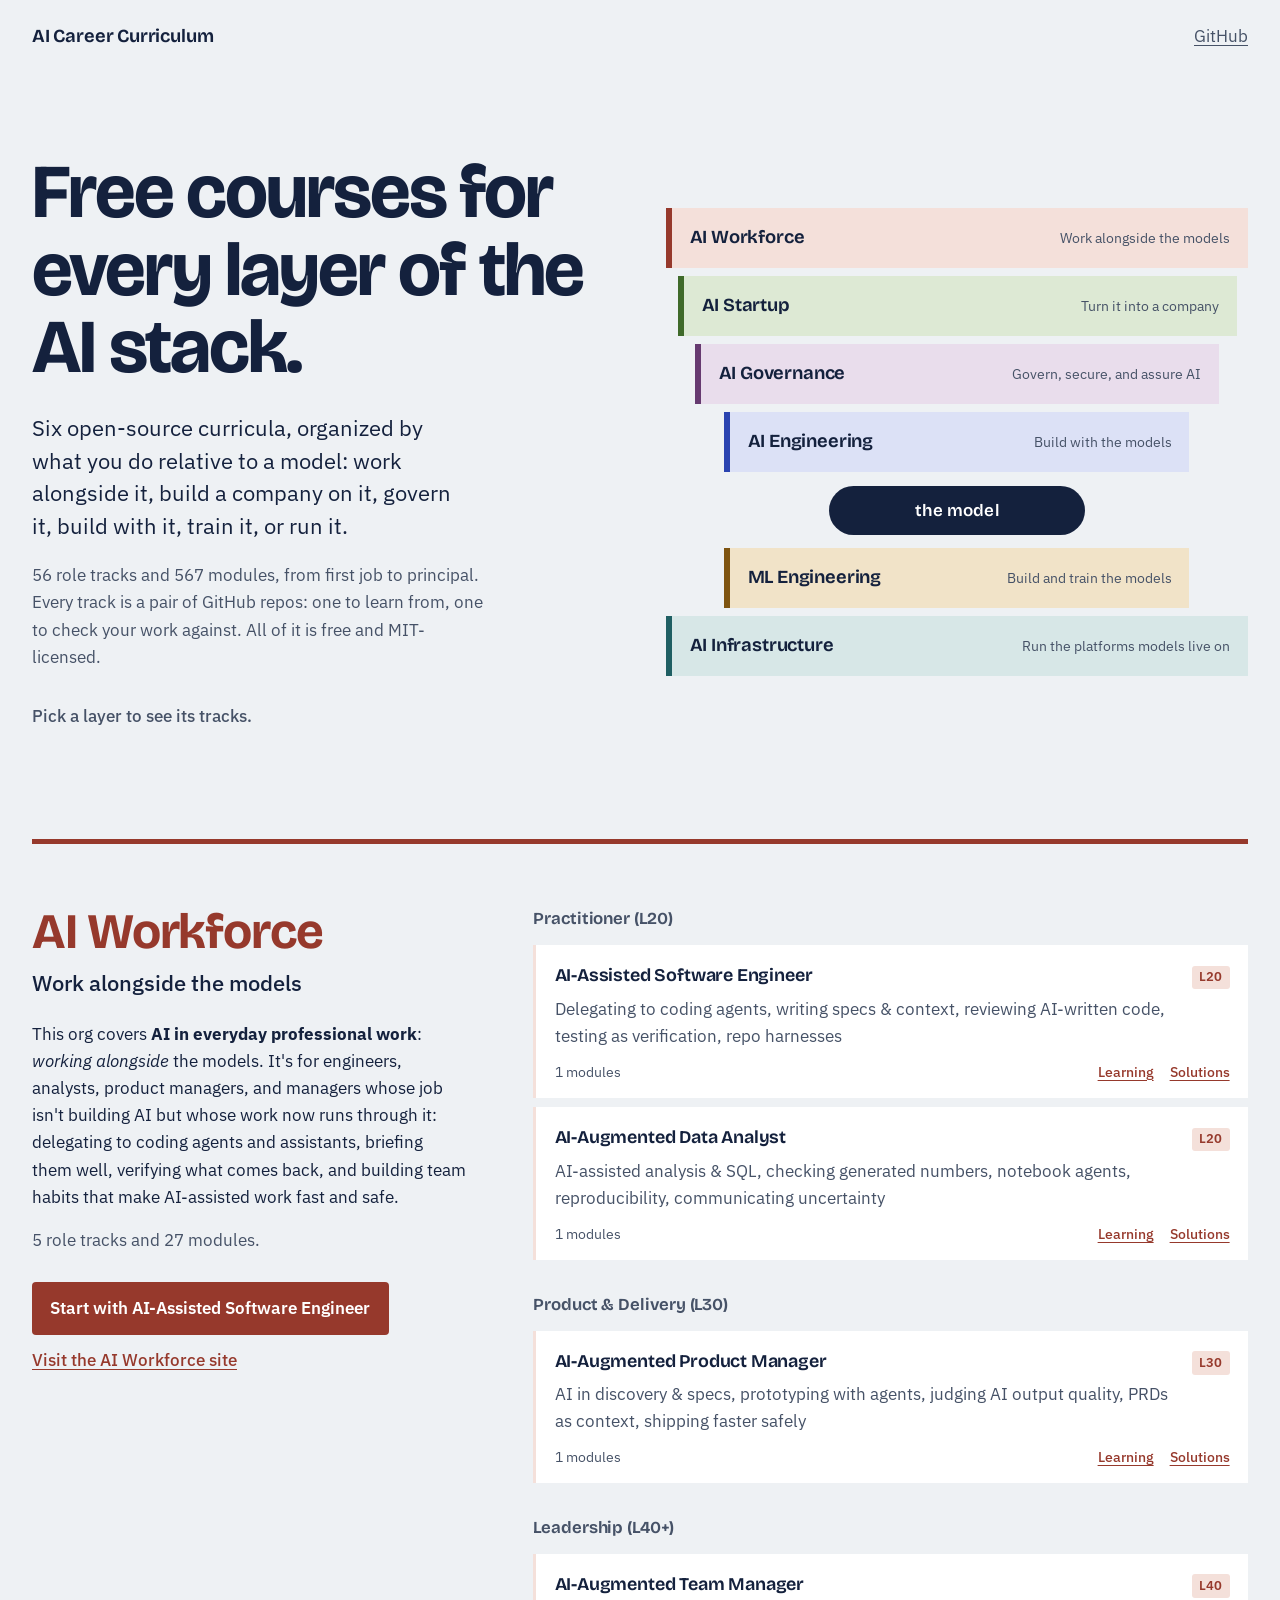
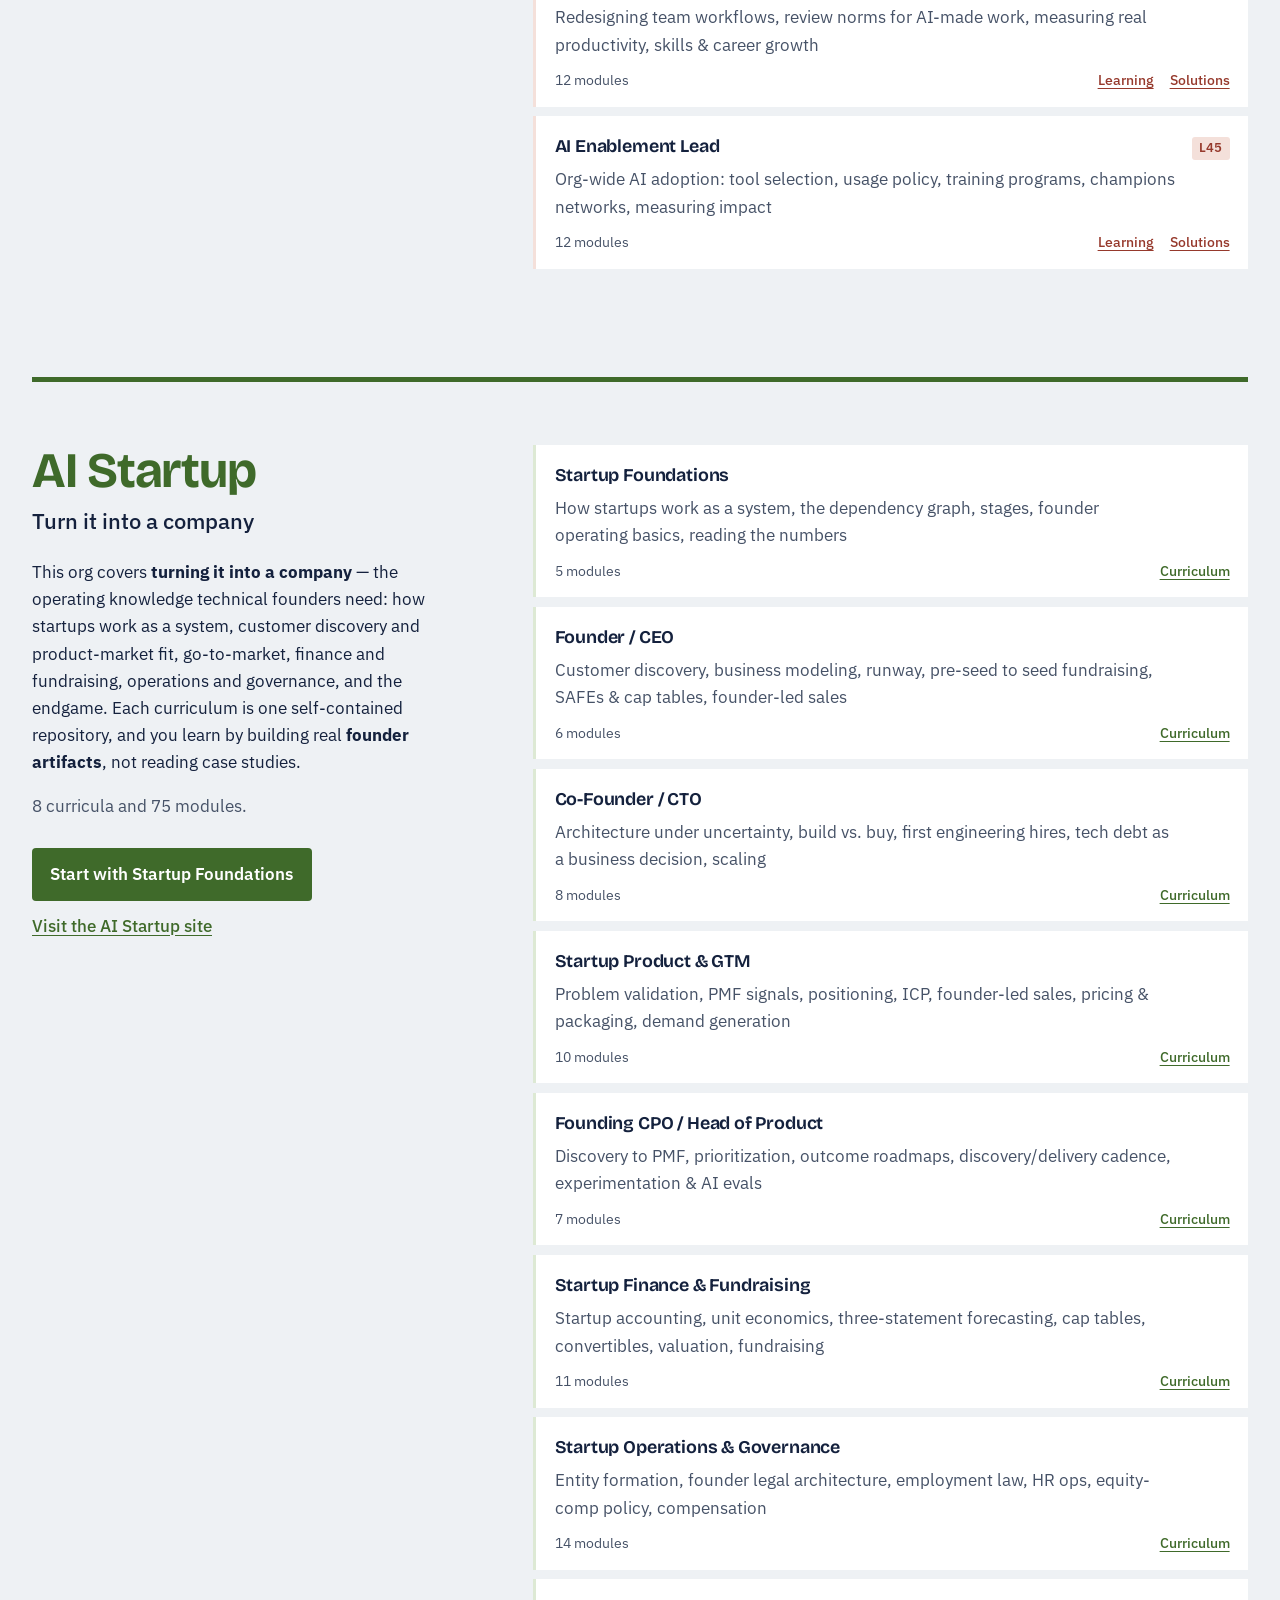
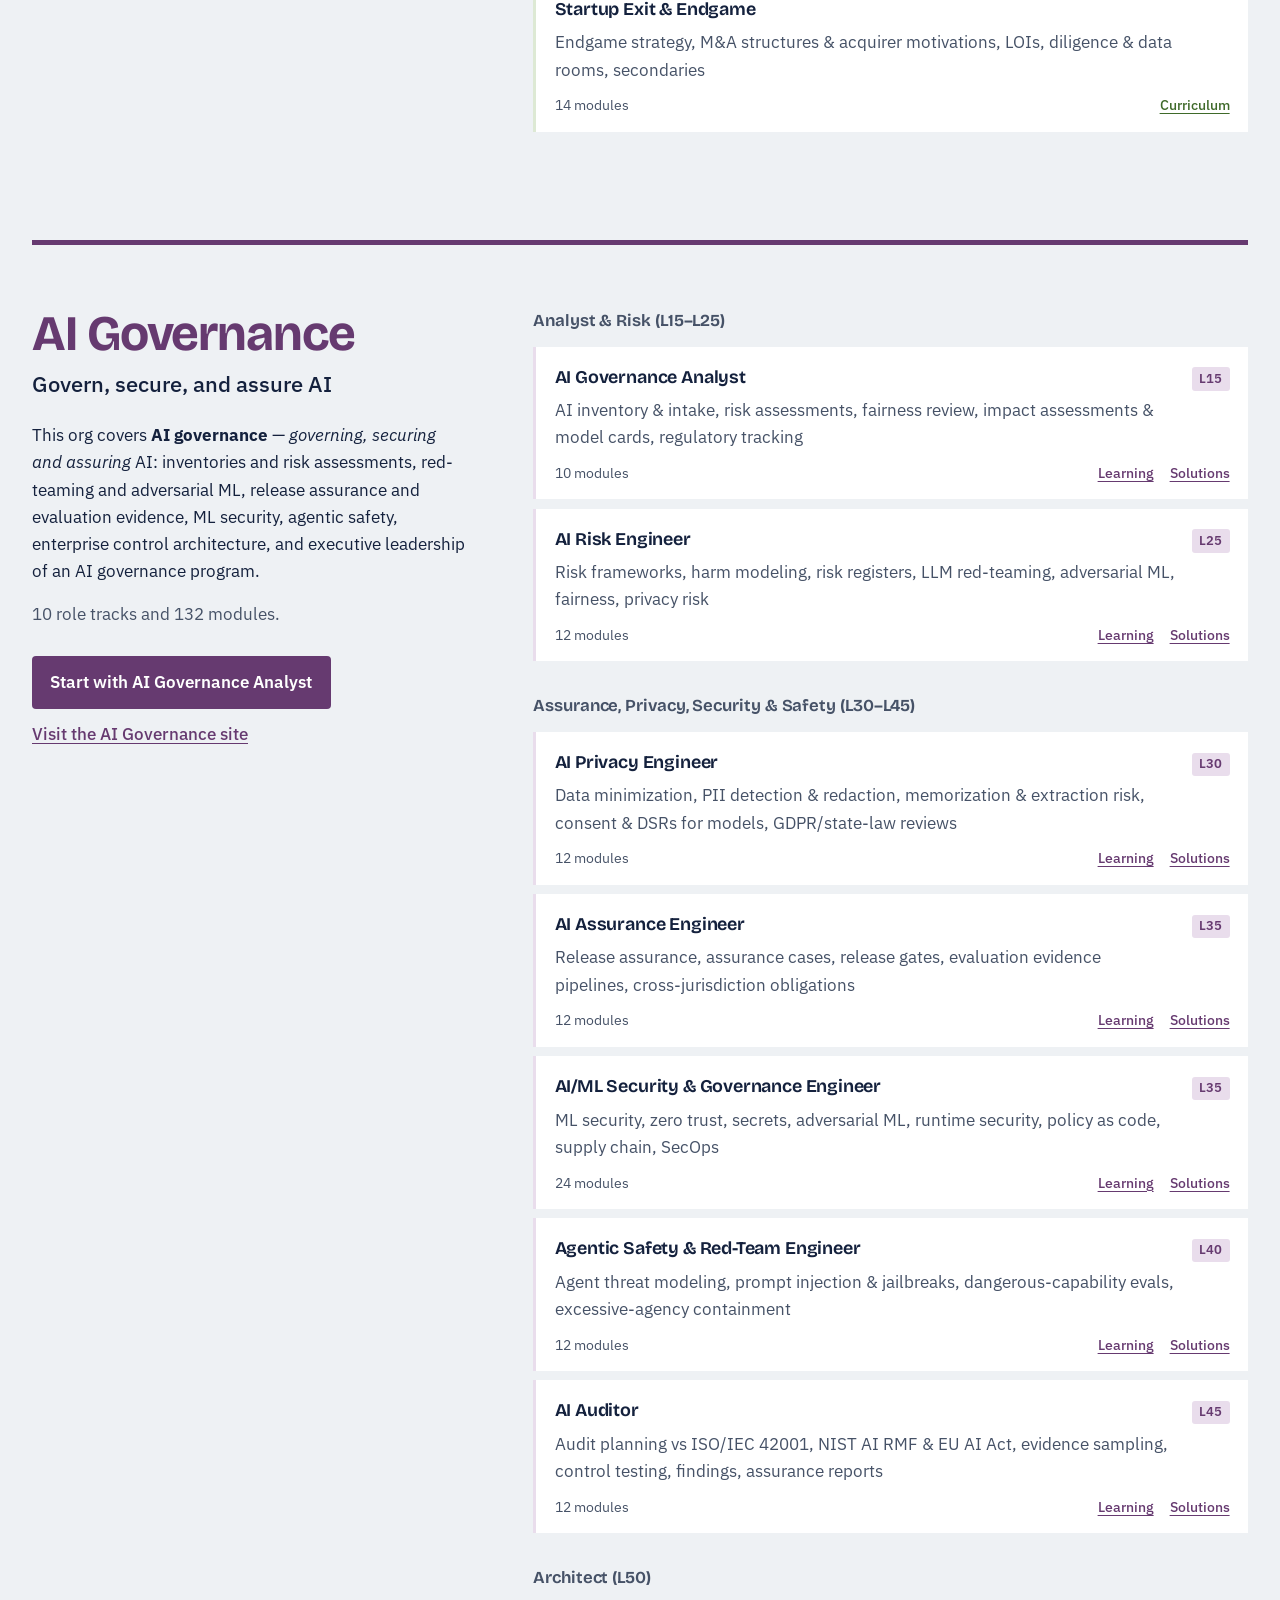
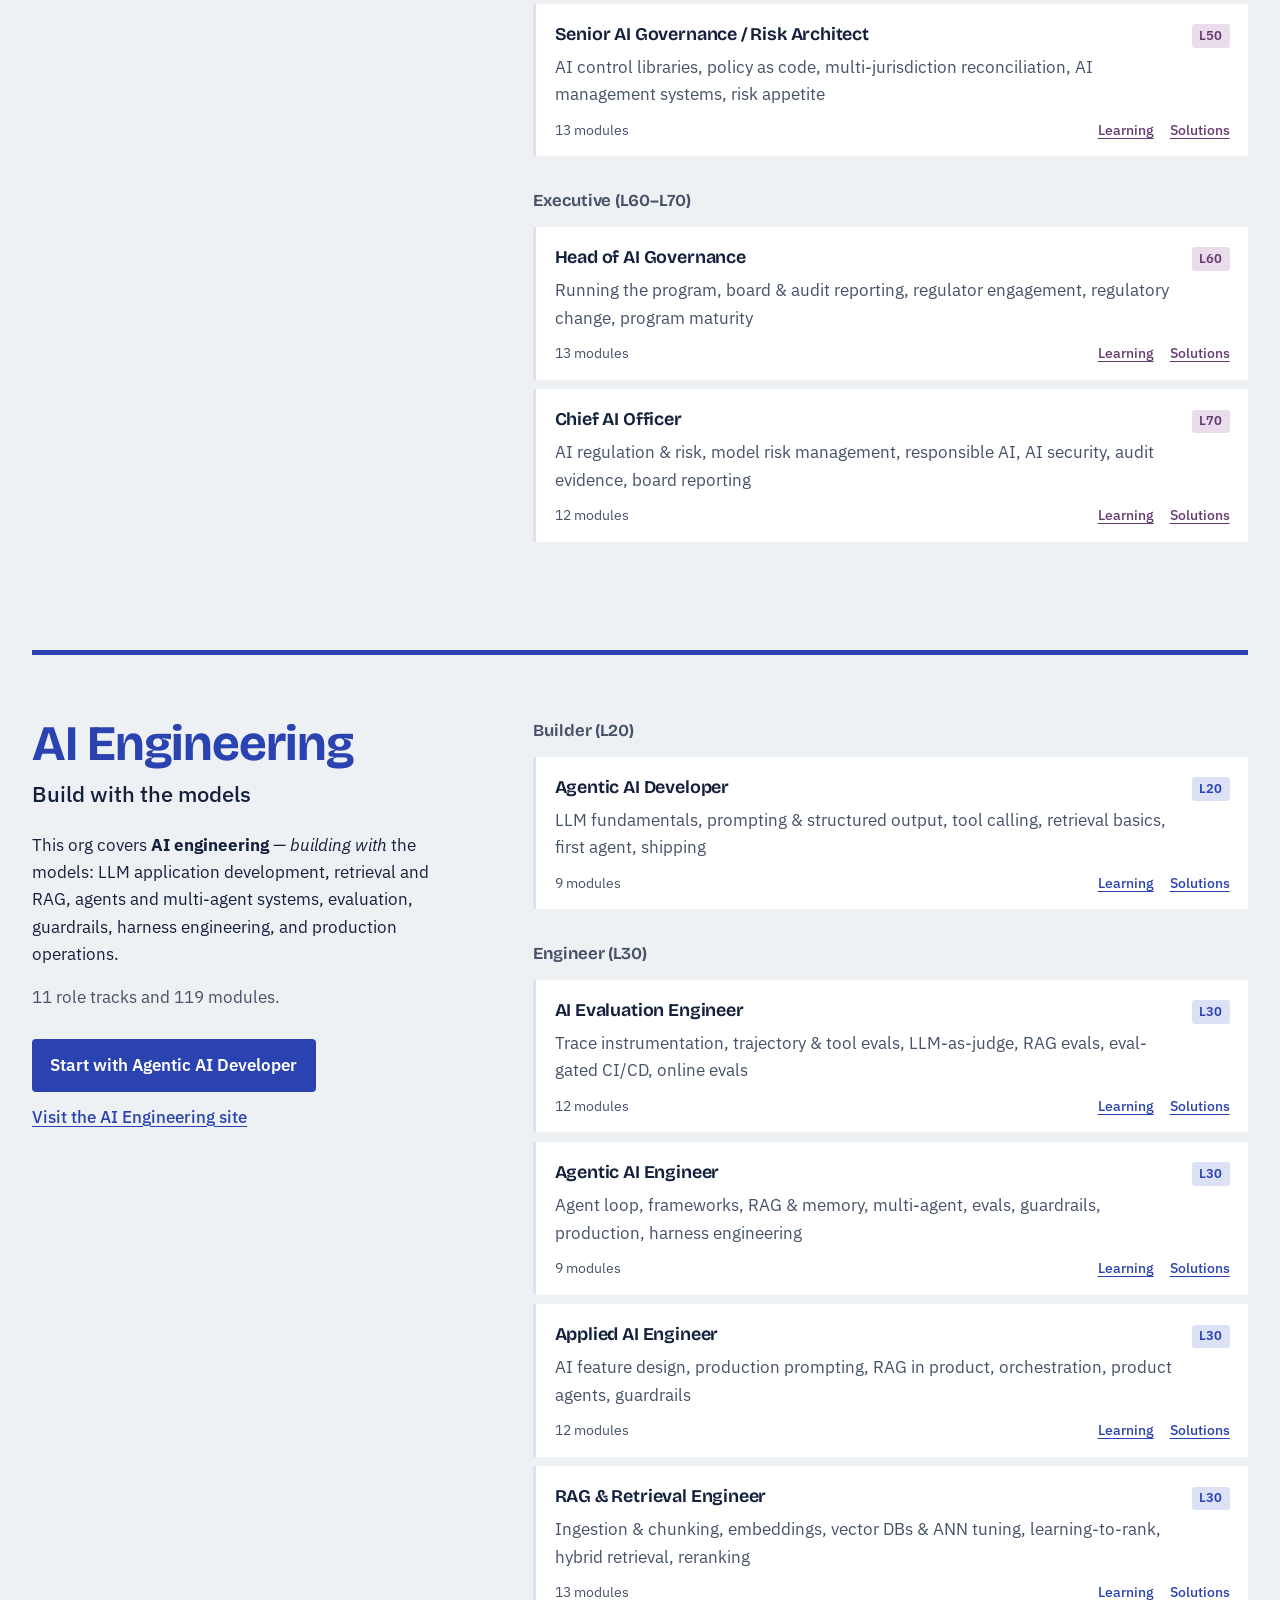
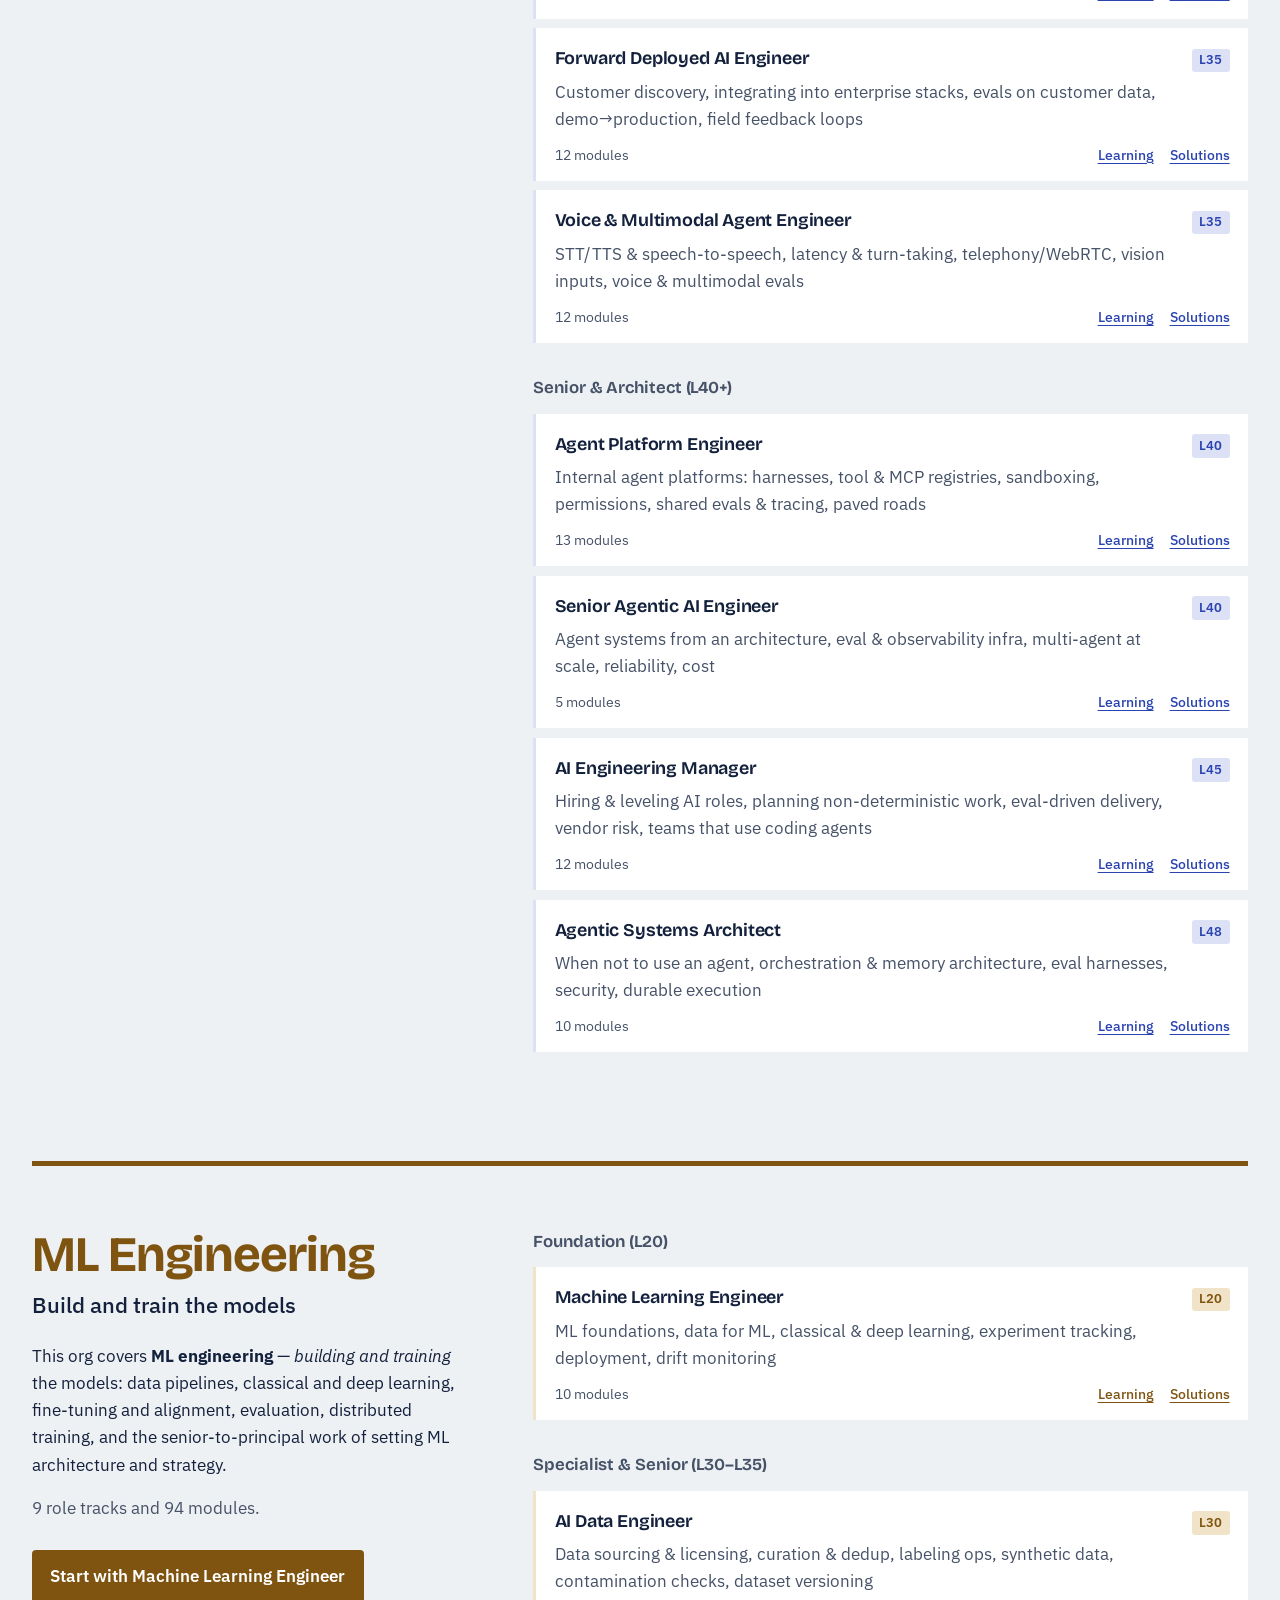
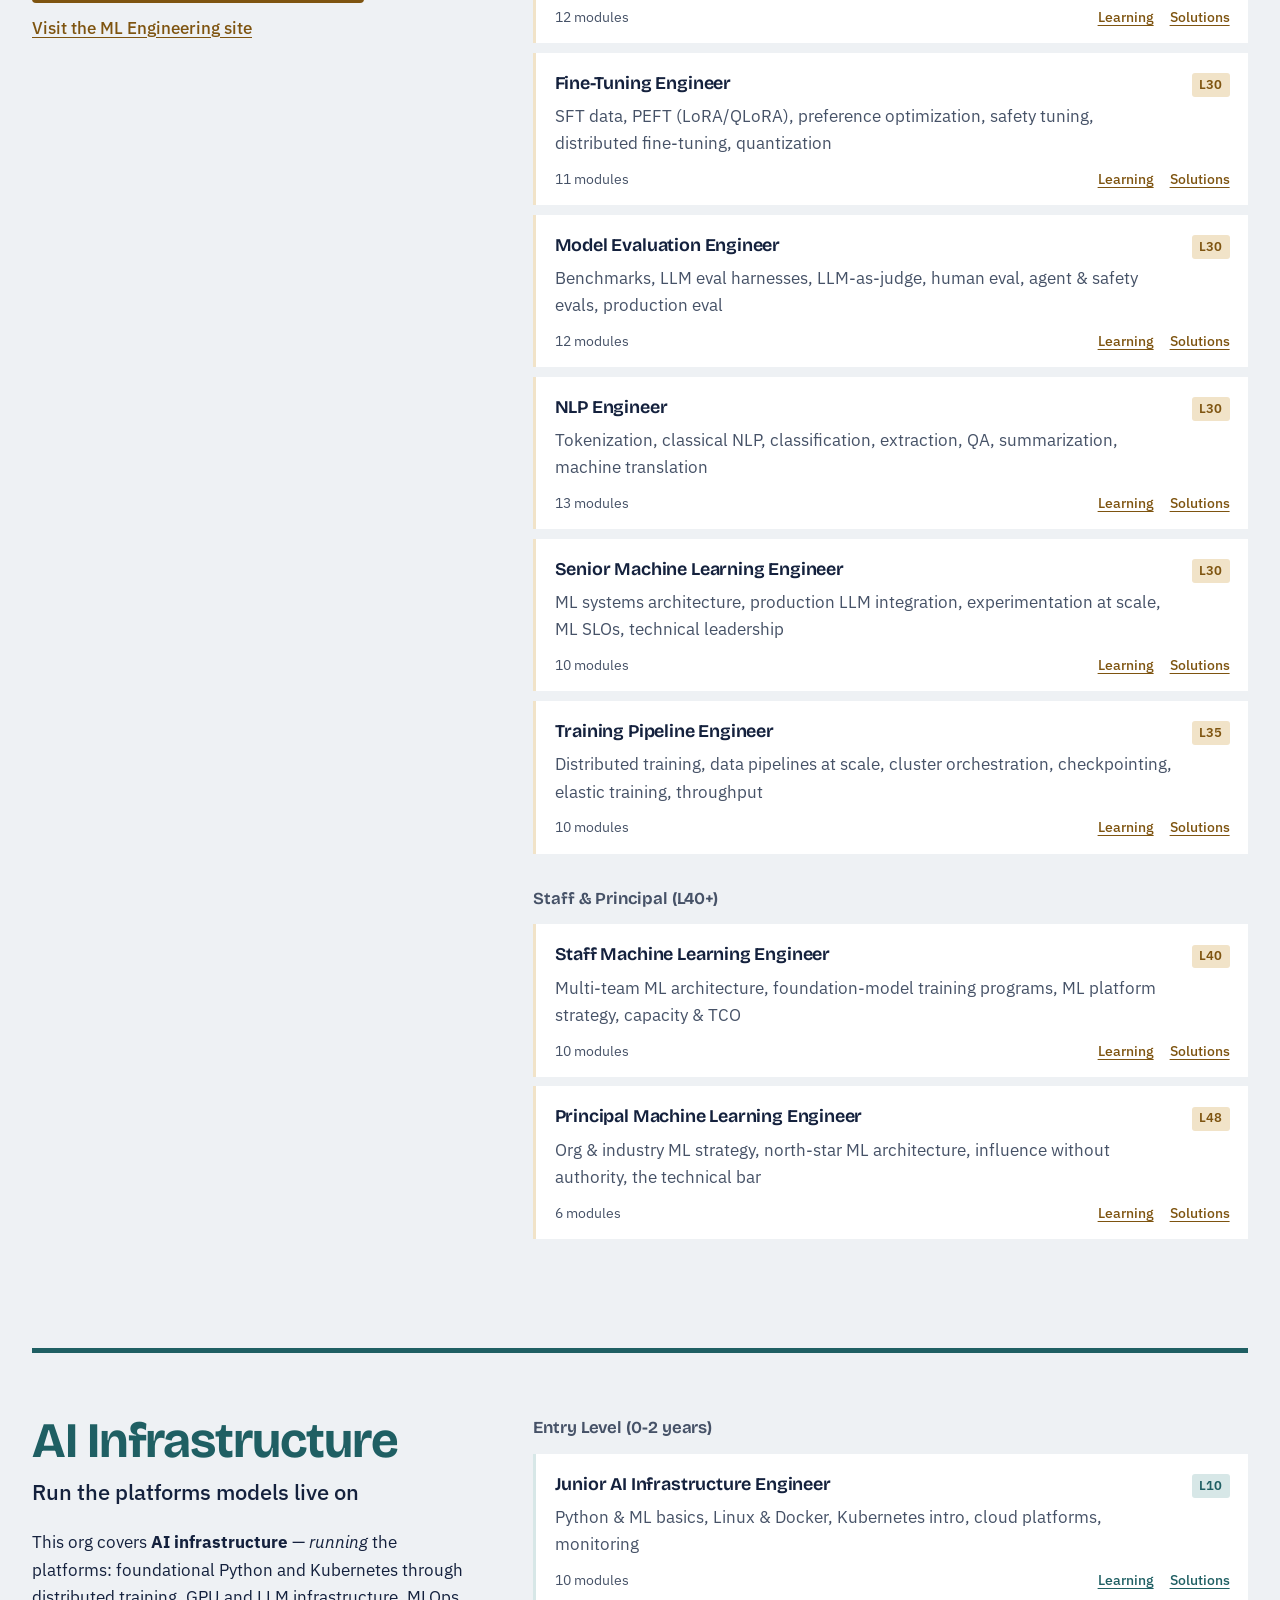
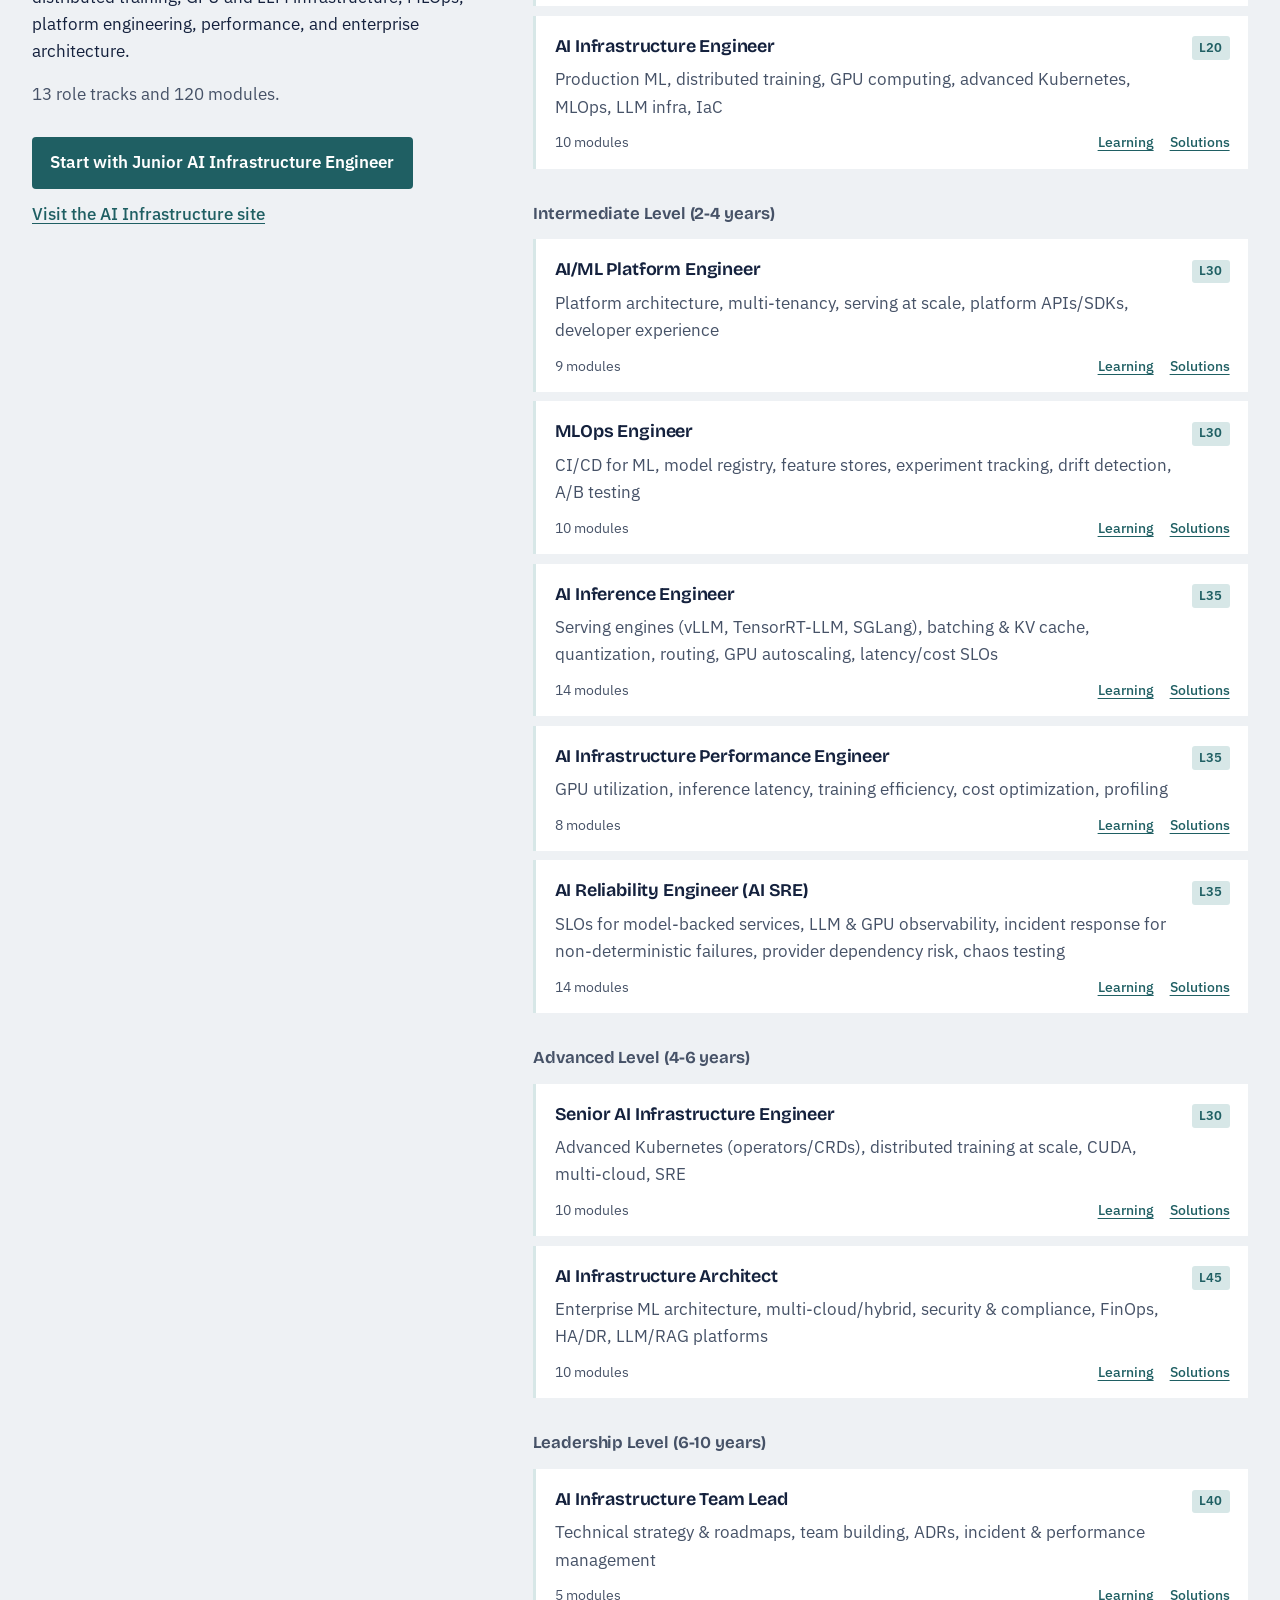
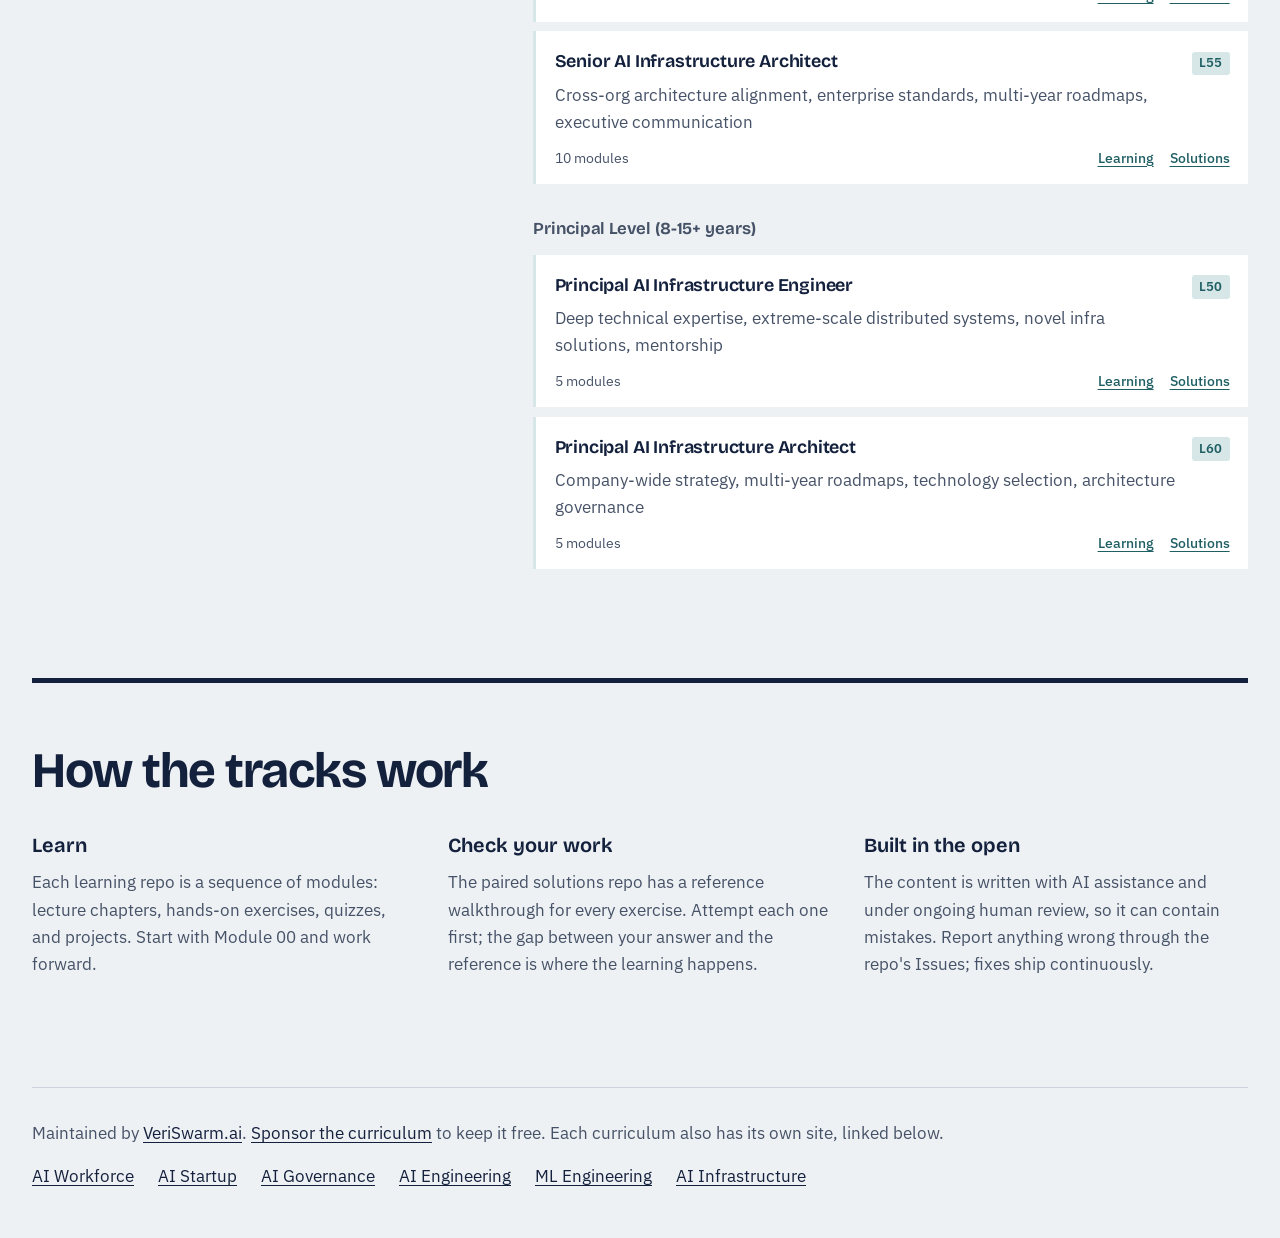
==== commit d7369c01: "data: refresh from the curriculum manifests (aicg publish)" ====
--- a/index.html
+++ b/index.html
@@ -33,7 +33,7 @@
   <div class="hero__text">
     <h1 id="hero-h">Free courses for every layer of the AI stack.</h1>
     <p class="hero__sub">Six open-source curricula, organized by what you do relative to a model: work alongside it, build a company on it, govern it, build with it, train it, or run it.</p>
-    <p class="hero__facts">56 role tracks and 426 modules, from first job to principal. Every track is a pair of GitHub repos: one to learn from, one to check your work against. All of it is free and MIT-licensed.</p>
+    <p class="hero__facts">56 role tracks and 567 modules, from first job to principal. Every track is a pair of GitHub repos: one to learn from, one to check your work against. All of it is free and MIT-licensed.</p>
     <p class="hero__hint">Pick a layer to see its tracks.</p>
   </div>
   <figure class="hero__figure">
@@ -42,7 +42,7 @@
   </figure>
 </section>
 
-<section class="org theme--ai-workforce" id="ai-workforce" aria-labelledby="ai-workforce-h"><div class="org__intro"><h2 id="ai-workforce-h">AI Workforce</h2><p class="org__verb">Work alongside the models</p><p class="org__overview">This org covers <strong>AI in everyday professional work</strong>: <em>working alongside</em> the models. It&#x27;s for engineers, analysts, product managers, and managers whose job isn&#x27;t building AI but whose work now runs through it: delegating to coding agents and assistants, briefing them well, verifying what comes back, and building team habits that make AI-assisted work fast and safe.</p><p class="org__count">5 role tracks, new and being written now.</p><p class="org__actions"><a class="start" href="https://github.com/ai-workforce-curriculum/ai-assisted-software-engineer-learning">Start with AI-Assisted Software Engineer</a><a class="org__all" href="https://ai-workforce-curriculum.github.io/">Visit the AI Workforce site</a></p></div><div class="org__tracks"><h3 class="band">Practitioner (L20)</h3><ul class="roles"><li class="role"><div class="role__head"><a class="role__title" href="https://github.com/ai-workforce-curriculum/ai-assisted-software-engineer-learning">AI-Assisted Software Engineer</a><span class="role__level">L20</span></div><p class="role__focus">Delegating to coding agents, writing specs &amp; context, reviewing AI-written code, testing as verification, repo harnesses</p><p class="role__meta"><span>In progress</span><span class="role__links"><a href="https://github.com/ai-workforce-curriculum/ai-assisted-software-engineer-learning">Learning</a><a href="https://github.com/ai-workforce-curriculum/ai-assisted-software-engineer-solutions">Solutions</a></span></p></li><li class="role"><div class="role__head"><a class="role__title" href="https://github.com/ai-workforce-curriculum/ai-augmented-analyst-learning">AI-Augmented Data Analyst</a><span class="role__level">L20</span></div><p class="role__focus">AI-assisted analysis &amp; SQL, checking generated numbers, notebook agents, reproducibility, communicating uncertainty</p><p class="role__meta"><span>In progress</span><span class="role__links"><a href="https://github.com/ai-workforce-curriculum/ai-augmented-analyst-learning">Learning</a><a href="https://github.com/ai-workforce-curriculum/ai-augmented-analyst-solutions">Solutions</a></span></p></li></ul><h3 class="band">Product &amp; Delivery (L30)</h3><ul class="roles"><li class="role"><div class="role__head"><a class="role__title" href="https://github.com/ai-workforce-curriculum/ai-augmented-product-manager-learning">AI-Augmented Product Manager</a><span class="role__level">L30</span></div><p class="role__focus">AI in discovery &amp; specs, prototyping with agents, judging AI output quality, PRDs as context, shipping faster safely</p><p class="role__meta"><span>In progress</span><span class="role__links"><a href="https://github.com/ai-workforce-curriculum/ai-augmented-product-manager-learning">Learning</a><a href="https://github.com/ai-workforce-curriculum/ai-augmented-product-manager-solutions">Solutions</a></span></p></li></ul><h3 class="band">Leadership (L40+)</h3><ul class="roles"><li class="role"><div class="role__head"><a class="role__title" href="https://github.com/ai-workforce-curriculum/ai-augmented-team-manager-learning">AI-Augmented Team Manager</a><span class="role__level">L40</span></div><p class="role__focus">Redesigning team workflows, review norms for AI-made work, measuring real productivity, skills &amp; career growth</p><p class="role__meta"><span>In progress</span><span class="role__links"><a href="https://github.com/ai-workforce-curriculum/ai-augmented-team-manager-learning">Learning</a><a href="https://github.com/ai-workforce-curriculum/ai-augmented-team-manager-solutions">Solutions</a></span></p></li><li class="role"><div class="role__head"><a class="role__title" href="https://github.com/ai-workforce-curriculum/ai-enablement-lead-learning">AI Enablement Lead</a><span class="role__level">L45</span></div><p class="role__focus">Org-wide AI adoption: tool selection, usage policy, training programs, champions networks, measuring impact</p><p class="role__meta"><span>In progress</span><span class="role__links"><a href="https://github.com/ai-workforce-curriculum/ai-enablement-lead-learning">Learning</a><a href="https://github.com/ai-workforce-curriculum/ai-enablement-lead-solutions">Solutions</a></span></p></li></ul></div></section><section class="org theme--ai-startup" id="ai-startup" aria-labelledby="ai-startup-h"><div class="org__intro"><h2 id="ai-startup-h">AI Startup</h2><p class="org__verb">Turn it into a company</p><p class="org__overview">This org covers <strong>turning it into a company</strong> — the operating knowledge technical founders need: how startups work as a system, customer discovery and product-market fit, go-to-market, finance and fundraising, operations and governance, and the endgame. Each curriculum is one self-contained repository, and you learn by building real <strong>founder artifacts</strong>, not reading case studies.</p><p class="org__count">8 curricula and 74 modules.</p><p class="org__actions"><a class="start" href="https://github.com/ai-startup-curriculum/startup-foundations">Start with Startup Foundations</a><a class="org__all" href="https://ai-startup-curriculum.github.io/">Visit the AI Startup site</a></p></div><div class="org__tracks"><ul class="roles"><li class="role"><div class="role__head"><a class="role__title" href="https://github.com/ai-startup-curriculum/startup-foundations">Startup Foundations</a></div><p class="role__focus">How startups work as a system, the dependency graph, stages, founder operating basics, reading the numbers</p><p class="role__meta"><span>5 modules</span><span class="role__links"><a href="https://github.com/ai-startup-curriculum/startup-foundations">Curriculum</a></span></p></li><li class="role"><div class="role__head"><a class="role__title" href="https://github.com/ai-startup-curriculum/founder-ceo-curriculum">Founder / CEO</a></div><p class="role__focus">Customer discovery, business modeling, runway, pre-seed to seed fundraising, SAFEs &amp; cap tables, founder-led sales</p><p class="role__meta"><span>6 modules</span><span class="role__links"><a href="https://github.com/ai-startup-curriculum/founder-ceo-curriculum">Curriculum</a></span></p></li><li class="role"><div class="role__head"><a class="role__title" href="https://github.com/ai-startup-curriculum/cto-curriculum">Co-Founder / CTO</a></div><p class="role__focus">Architecture under uncertainty, build vs. buy, first engineering hires, tech debt as a business decision, scaling</p><p class="role__meta"><span>8 modules</span><span class="role__links"><a href="https://github.com/ai-startup-curriculum/cto-curriculum">Curriculum</a></span></p></li><li class="role"><div class="role__head"><a class="role__title" href="https://github.com/ai-startup-curriculum/startup-product-gtm-curriculum">Startup Product &amp; GTM</a></div><p class="role__focus">Problem validation, PMF signals, positioning, ICP, founder-led sales, pricing &amp; packaging, demand generation</p><p class="role__meta"><span>10 modules</span><span class="role__links"><a href="https://github.com/ai-startup-curriculum/startup-product-gtm-curriculum">Curriculum</a></span></p></li><li class="role"><div class="role__head"><a class="role__title" href="https://github.com/ai-startup-curriculum/cpo-curriculum">Founding CPO / Head of Product</a></div><p class="role__focus">Discovery to PMF, prioritization, outcome roadmaps, discovery/delivery cadence, experimentation &amp; AI evals</p><p class="role__meta"><span>7 modules</span><span class="role__links"><a href="https://github.com/ai-startup-curriculum/cpo-curriculum">Curriculum</a></span></p></li><li class="role"><div class="role__head"><a class="role__title" href="https://github.com/ai-startup-curriculum/startup-finance-fundraising-curriculum">Startup Finance &amp; Fundraising</a></div><p class="role__focus">Startup accounting, unit economics, three-statement forecasting, cap tables, convertibles, valuation, fundraising</p><p class="role__meta"><span>11 modules</span><span class="role__links"><a href="https://github.com/ai-startup-curriculum/startup-finance-fundraising-curriculum">Curriculum</a></span></p></li><li class="role"><div class="role__head"><a class="role__title" href="https://github.com/ai-startup-curriculum/startup-operations-governance-curriculum">Startup Operations &amp; Governance</a></div><p class="role__focus">Entity formation, founder legal architecture, employment law, HR ops, equity-comp policy, compensation</p><p class="role__meta"><span>13 modules</span><span class="role__links"><a href="https://github.com/ai-startup-curriculum/startup-operations-governance-curriculum">Curriculum</a></span></p></li><li class="role"><div class="role__head"><a class="role__title" href="https://github.com/ai-startup-curriculum/startup-exit-curriculum">Startup Exit &amp; Endgame</a></div><p class="role__focus">Endgame strategy, M&amp;A structures &amp; acquirer motivations, LOIs, diligence &amp; data rooms, secondaries</p><p class="role__meta"><span>14 modules</span><span class="role__links"><a href="https://github.com/ai-startup-curriculum/startup-exit-curriculum">Curriculum</a></span></p></li></ul></div></section><section class="org theme--ai-governance" id="ai-governance" aria-labelledby="ai-governance-h"><div class="org__intro"><h2 id="ai-governance-h">AI Governance</h2><p class="org__verb">Govern, secure, and assure AI</p><p class="org__overview">This org covers <strong>AI governance</strong> — <em>governing, securing and assuring</em> AI: inventories and risk assessments, red-teaming and adversarial ML, release assurance and evaluation evidence, ML security, agentic safety, enterprise control architecture, and executive leadership of an AI governance program.</p><p class="org__count">10 role tracks and 108 modules.</p><p class="org__actions"><a class="start" href="https://github.com/ai-governance-curriculum/ai-governance-analyst-learning">Start with AI Governance Analyst</a><a class="org__all" href="https://ai-governance-curriculum.github.io/">Visit the AI Governance site</a></p></div><div class="org__tracks"><h3 class="band">Analyst &amp; Risk (L15–L25)</h3><ul class="roles"><li class="role"><div class="role__head"><a class="role__title" href="https://github.com/ai-governance-curriculum/ai-governance-analyst-learning">AI Governance Analyst</a><span class="role__level">L15</span></div><p class="role__focus">AI inventory &amp; intake, risk assessments, fairness review, impact assessments &amp; model cards, regulatory tracking</p><p class="role__meta"><span>10 modules</span><span class="role__links"><a href="https://github.com/ai-governance-curriculum/ai-governance-analyst-learning">Learning</a><a href="https://github.com/ai-governance-curriculum/ai-governance-analyst-solutions">Solutions</a></span></p></li><li class="role"><div class="role__head"><a class="role__title" href="https://github.com/ai-governance-curriculum/ai-risk-engineer-learning">AI Risk Engineer</a><span class="role__level">L25</span></div><p class="role__focus">Risk frameworks, harm modeling, risk registers, LLM red-teaming, adversarial ML, fairness, privacy risk</p><p class="role__meta"><span>12 modules</span><span class="role__links"><a href="https://github.com/ai-governance-curriculum/ai-risk-engineer-learning">Learning</a><a href="https://github.com/ai-governance-curriculum/ai-risk-engineer-solutions">Solutions</a></span></p></li></ul><h3 class="band">Assurance, Privacy, Security &amp; Safety (L30–L45)</h3><ul class="roles"><li class="role"><div class="role__head"><a class="role__title" href="https://github.com/ai-governance-curriculum/ai-privacy-engineer-learning">AI Privacy Engineer</a><span class="role__level">L30</span></div><p class="role__focus">Data minimization, PII detection &amp; redaction, memorization &amp; extraction risk, consent &amp; DSRs for models, GDPR/state-law reviews</p><p class="role__meta"><span>In progress</span><span class="role__links"><a href="https://github.com/ai-governance-curriculum/ai-privacy-engineer-learning">Learning</a><a href="https://github.com/ai-governance-curriculum/ai-privacy-engineer-solutions">Solutions</a></span></p></li><li class="role"><div class="role__head"><a class="role__title" href="https://github.com/ai-governance-curriculum/ai-evaluation-engineer-learning">AI Assurance Engineer</a><span class="role__level">L35</span></div><p class="role__focus">Release assurance, assurance cases, release gates, evaluation evidence pipelines, cross-jurisdiction obligations</p><p class="role__meta"><span>12 modules</span><span class="role__links"><a href="https://github.com/ai-governance-curriculum/ai-evaluation-engineer-learning">Learning</a><a href="https://github.com/ai-governance-curriculum/ai-evaluation-engineer-solutions">Solutions</a></span></p></li><li class="role"><div class="role__head"><a class="role__title" href="https://github.com/ai-governance-curriculum/security-learning">AI/ML Security &amp; Governance Engineer</a><span class="role__level">L35</span></div><p class="role__focus">ML security, zero trust, secrets, adversarial ML, runtime security, policy as code, supply chain, SecOps</p><p class="role__meta"><span>24 modules</span><span class="role__links"><a href="https://github.com/ai-governance-curriculum/security-learning">Learning</a><a href="https://github.com/ai-governance-curriculum/security-solutions">Solutions</a></span></p></li><li class="role"><div class="role__head"><a class="role__title" href="https://github.com/ai-governance-curriculum/agentic-safety-engineer-learning">Agentic Safety &amp; Red-Team Engineer</a><span class="role__level">L40</span></div><p class="role__focus">Agent threat modeling, prompt injection &amp; jailbreaks, dangerous-capability evals, excessive-agency containment</p><p class="role__meta"><span>12 modules</span><span class="role__links"><a href="https://github.com/ai-governance-curriculum/agentic-safety-engineer-learning">Learning</a><a href="https://github.com/ai-governance-curriculum/agentic-safety-engineer-solutions">Solutions</a></span></p></li><li class="role"><div class="role__head"><a class="role__title" href="https://github.com/ai-governance-curriculum/ai-auditor-learning">AI Auditor</a><span class="role__level">L45</span></div><p class="role__focus">Audit planning vs ISO/IEC 42001, NIST AI RMF &amp; EU AI Act, evidence sampling, control testing, findings, assurance reports</p><p class="role__meta"><span>In progress</span><span class="role__links"><a href="https://github.com/ai-governance-curriculum/ai-auditor-learning">Learning</a><a href="https://github.com/ai-governance-curriculum/ai-auditor-solutions">Solutions</a></span></p></li></ul><h3 class="band">Architect (L50)</h3><ul class="roles"><li class="role"><div class="role__head"><a class="role__title" href="https://github.com/ai-governance-curriculum/senior-ai-governance-architect-learning">Senior AI Governance / Risk Architect</a><span class="role__level">L50</span></div><p class="role__focus">AI control libraries, policy as code, multi-jurisdiction reconciliation, AI management systems, risk appetite</p><p class="role__meta"><span>13 modules</span><span class="role__links"><a href="https://github.com/ai-governance-curriculum/senior-ai-governance-architect-learning">Learning</a><a href="https://github.com/ai-governance-curriculum/senior-ai-governance-architect-solutions">Solutions</a></span></p></li></ul><h3 class="band">Executive (L60–L70)</h3><ul class="roles"><li class="role"><div class="role__head"><a class="role__title" href="https://github.com/ai-governance-curriculum/head-of-ai-governance-learning">Head of AI Governance</a><span class="role__level">L60</span></div><p class="role__focus">Running the program, board &amp; audit reporting, regulator engagement, regulatory change, program maturity</p><p class="role__meta"><span>13 modules</span><span class="role__links"><a href="https://github.com/ai-governance-curriculum/head-of-ai-governance-learning">Learning</a><a href="https://github.com/ai-governance-curriculum/head-of-ai-governance-solutions">Solutions</a></span></p></li><li class="role"><div class="role__head"><a class="role__title" href="https://github.com/ai-governance-curriculum/chief-ai-officer-learning">Chief AI Officer</a><span class="role__level">L70</span></div><p class="role__focus">AI regulation &amp; risk, model risk management, responsible AI, AI security, audit evidence, board reporting</p><p class="role__meta"><span>12 modules</span><span class="role__links"><a href="https://github.com/ai-governance-curriculum/chief-ai-officer-learning">Learning</a><a href="https://github.com/ai-governance-curriculum/chief-ai-officer-solutions">Solutions</a></span></p></li></ul></div></section><section class="org theme--ai-engineering" id="ai-engineering" aria-labelledby="ai-engineering-h"><div class="org__intro"><h2 id="ai-engineering-h">AI Engineering</h2><p class="org__verb">Build with the models</p><p class="org__overview">This org covers <strong>AI engineering</strong> — <em>building with</em> the models: LLM application development, retrieval and RAG, agents and multi-agent systems, evaluation, guardrails, harness engineering, and production operations.</p><p class="org__count">11 role tracks and 70 modules.</p><p class="org__actions"><a class="start" href="https://github.com/ai-engineering-curriculum/agentic-ai-developer-learning">Start with Agentic AI Developer</a><a class="org__all" href="https://ai-engineering-curriculum.github.io/">Visit the AI Engineering site</a></p></div><div class="org__tracks"><h3 class="band">Builder (L20)</h3><ul class="roles"><li class="role"><div class="role__head"><a class="role__title" href="https://github.com/ai-engineering-curriculum/agentic-ai-developer-learning">Agentic AI Developer</a><span class="role__level">L20</span></div><p class="role__focus">LLM fundamentals, prompting &amp; structured output, tool calling, retrieval basics, first agent, shipping</p><p class="role__meta"><span>9 modules</span><span class="role__links"><a href="https://github.com/ai-engineering-curriculum/agentic-ai-developer-learning">Learning</a><a href="https://github.com/ai-engineering-curriculum/agentic-ai-developer-solutions">Solutions</a></span></p></li></ul><h3 class="band">Engineer (L30)</h3><ul class="roles"><li class="role"><div class="role__head"><a class="role__title" href="https://github.com/ai-engineering-curriculum/ai-eval-engineer-learning">AI Evaluation Engineer</a><span class="role__level">L30</span></div><p class="role__focus">Trace instrumentation, trajectory &amp; tool evals, LLM-as-judge, RAG evals, eval-gated CI/CD, online evals</p><p class="role__meta"><span>12 modules</span><span class="role__links"><a href="https://github.com/ai-engineering-curriculum/ai-eval-engineer-learning">Learning</a><a href="https://github.com/ai-engineering-curriculum/ai-eval-engineer-solutions">Solutions</a></span></p></li><li class="role"><div class="role__head"><a class="role__title" href="https://github.com/ai-engineering-curriculum/agentic-ai-engineer-learning">Agentic AI Engineer</a><span class="role__level">L30</span></div><p class="role__focus">Agent loop, frameworks, RAG &amp; memory, multi-agent, evals, guardrails, production, harness engineering</p><p class="role__meta"><span>9 modules</span><span class="role__links"><a href="https://github.com/ai-engineering-curriculum/agentic-ai-engineer-learning">Learning</a><a href="https://github.com/ai-engineering-curriculum/agentic-ai-engineer-solutions">Solutions</a></span></p></li><li class="role"><div class="role__head"><a class="role__title" href="https://github.com/ai-engineering-curriculum/applied-ai-engineer-learning">Applied AI Engineer</a><span class="role__level">L30</span></div><p class="role__focus">AI feature design, production prompting, RAG in product, orchestration, product agents, guardrails</p><p class="role__meta"><span>12 modules</span><span class="role__links"><a href="https://github.com/ai-engineering-curriculum/applied-ai-engineer-learning">Learning</a><a href="https://github.com/ai-engineering-curriculum/applied-ai-engineer-solutions">Solutions</a></span></p></li><li class="role"><div class="role__head"><a class="role__title" href="https://github.com/ai-engineering-curriculum/rag-engineer-learning">RAG &amp; Retrieval Engineer</a><span class="role__level">L30</span></div><p class="role__focus">Ingestion &amp; chunking, embeddings, vector DBs &amp; ANN tuning, learning-to-rank, hybrid retrieval, reranking</p><p class="role__meta"><span>13 modules</span><span class="role__links"><a href="https://github.com/ai-engineering-curriculum/rag-engineer-learning">Learning</a><a href="https://github.com/ai-engineering-curriculum/rag-engineer-solutions">Solutions</a></span></p></li><li class="role"><div class="role__head"><a class="role__title" href="https://github.com/ai-engineering-curriculum/forward-deployed-engineer-learning">Forward Deployed AI Engineer</a><span class="role__level">L35</span></div><p class="role__focus">Customer discovery, integrating into enterprise stacks, evals on customer data, demo→production, field feedback loops</p><p class="role__meta"><span>In progress</span><span class="role__links"><a href="https://github.com/ai-engineering-curriculum/forward-deployed-engineer-learning">Learning</a><a href="https://github.com/ai-engineering-curriculum/forward-deployed-engineer-solutions">Solutions</a></span></p></li><li class="role"><div class="role__head"><a class="role__title" href="https://github.com/ai-engineering-curriculum/voice-agent-engineer-learning">Voice &amp; Multimodal Agent Engineer</a><span class="role__level">L35</span></div><p class="role__focus">STT/TTS &amp; speech-to-speech, latency &amp; turn-taking, telephony/WebRTC, vision inputs, voice &amp; multimodal evals</p><p class="role__meta"><span>In progress</span><span class="role__links"><a href="https://github.com/ai-engineering-curriculum/voice-agent-engineer-learning">Learning</a><a href="https://github.com/ai-engineering-curriculum/voice-agent-engineer-solutions">Solutions</a></span></p></li></ul><h3 class="band">Senior &amp; Architect (L40+)</h3><ul class="roles"><li class="role"><div class="role__head"><a class="role__title" href="https://github.com/ai-engineering-curriculum/agent-platform-engineer-learning">Agent Platform Engineer</a><span class="role__level">L40</span></div><p class="role__focus">Internal agent platforms: harnesses, tool &amp; MCP registries, sandboxing, permissions, shared evals &amp; tracing, paved roads</p><p class="role__meta"><span>In progress</span><span class="role__links"><a href="https://github.com/ai-engineering-curriculum/agent-platform-engineer-learning">Learning</a><a href="https://github.com/ai-engineering-curriculum/agent-platform-engineer-solutions">Solutions</a></span></p></li><li class="role"><div class="role__head"><a class="role__title" href="https://github.com/ai-engineering-curriculum/senior-agentic-ai-engineer-learning">Senior Agentic AI Engineer</a><span class="role__level">L40</span></div><p class="role__focus">Agent systems from an architecture, eval &amp; observability infra, multi-agent at scale, reliability, cost</p><p class="role__meta"><span>5 modules</span><span class="role__links"><a href="https://github.com/ai-engineering-curriculum/senior-agentic-ai-engineer-learning">Learning</a><a href="https://github.com/ai-engineering-curriculum/senior-agentic-ai-engineer-solutions">Solutions</a></span></p></li><li class="role"><div class="role__head"><a class="role__title" href="https://github.com/ai-engineering-curriculum/ai-engineering-manager-learning">AI Engineering Manager</a><span class="role__level">L45</span></div><p class="role__focus">Hiring &amp; leveling AI roles, planning non-deterministic work, eval-driven delivery, vendor risk, teams that use coding agents</p><p class="role__meta"><span>In progress</span><span class="role__links"><a href="https://github.com/ai-engineering-curriculum/ai-engineering-manager-learning">Learning</a><a href="https://github.com/ai-engineering-curriculum/ai-engineering-manager-solutions">Solutions</a></span></p></li><li class="role"><div class="role__head"><a class="role__title" href="https://github.com/ai-engineering-curriculum/agentic-systems-architect-learning">Agentic Systems Architect</a><span class="role__level">L48</span></div><p class="role__focus">When not to use an agent, orchestration &amp; memory architecture, eval harnesses, security, durable execution</p><p class="role__meta"><span>10 modules</span><span class="role__links"><a href="https://github.com/ai-engineering-curriculum/agentic-systems-architect-learning">Learning</a><a href="https://github.com/ai-engineering-curriculum/agentic-systems-architect-solutions">Solutions</a></span></p></li></ul></div></section><section class="org theme--ml-engineering" id="ml-engineering" aria-labelledby="ml-engineering-h"><div class="org__intro"><h2 id="ml-engineering-h">ML Engineering</h2><p class="org__verb">Build and train the models</p><p class="org__overview">This org covers <strong>ML engineering</strong> — <em>building and training</em> the models: data pipelines, classical and deep learning, fine-tuning and alignment, evaluation, distributed training, and the senior-to-principal work of setting ML architecture and strategy.</p><p class="org__count">9 role tracks and 82 modules.</p><p class="org__actions"><a class="start" href="https://github.com/ml-engineering-curriculum/ml-engineer-learning">Start with Machine Learning Engineer</a><a class="org__all" href="https://ml-engineering-curriculum.github.io/">Visit the ML Engineering site</a></p></div><div class="org__tracks"><h3 class="band">Foundation (L20)</h3><ul class="roles"><li class="role"><div class="role__head"><a class="role__title" href="https://github.com/ml-engineering-curriculum/ml-engineer-learning">Machine Learning Engineer</a><span class="role__level">L20</span></div><p class="role__focus">ML foundations, data for ML, classical &amp; deep learning, experiment tracking, deployment, drift monitoring</p><p class="role__meta"><span>10 modules</span><span class="role__links"><a href="https://github.com/ml-engineering-curriculum/ml-engineer-learning">Learning</a><a href="https://github.com/ml-engineering-curriculum/ml-engineer-solutions">Solutions</a></span></p></li></ul><h3 class="band">Specialist &amp; Senior (L30–L35)</h3><ul class="roles"><li class="role"><div class="role__head"><a class="role__title" href="https://github.com/ml-engineering-curriculum/ai-data-engineer-learning">AI Data Engineer</a><span class="role__level">L30</span></div><p class="role__focus">Data sourcing &amp; licensing, curation &amp; dedup, labeling ops, synthetic data, contamination checks, dataset versioning</p><p class="role__meta"><span>In progress</span><span class="role__links"><a href="https://github.com/ml-engineering-curriculum/ai-data-engineer-learning">Learning</a><a href="https://github.com/ml-engineering-curriculum/ai-data-engineer-solutions">Solutions</a></span></p></li><li class="role"><div class="role__head"><a class="role__title" href="https://github.com/ml-engineering-curriculum/fine-tuning-engineer-learning">Fine-Tuning Engineer</a><span class="role__level">L30</span></div><p class="role__focus">SFT data, PEFT (LoRA/QLoRA), preference optimization, safety tuning, distributed fine-tuning, quantization</p><p class="role__meta"><span>11 modules</span><span class="role__links"><a href="https://github.com/ml-engineering-curriculum/fine-tuning-engineer-learning">Learning</a><a href="https://github.com/ml-engineering-curriculum/fine-tuning-engineer-solutions">Solutions</a></span></p></li><li class="role"><div class="role__head"><a class="role__title" href="https://github.com/ml-engineering-curriculum/model-evaluation-engineer-learning">Model Evaluation Engineer</a><span class="role__level">L30</span></div><p class="role__focus">Benchmarks, LLM eval harnesses, LLM-as-judge, human eval, agent &amp; safety evals, production eval</p><p class="role__meta"><span>12 modules</span><span class="role__links"><a href="https://github.com/ml-engineering-curriculum/model-evaluation-engineer-learning">Learning</a><a href="https://github.com/ml-engineering-curriculum/model-evaluation-engineer-solutions">Solutions</a></span></p></li><li class="role"><div class="role__head"><a class="role__title" href="https://github.com/ml-engineering-curriculum/nlp-engineer-learning">NLP Engineer</a><span class="role__level">L30</span></div><p class="role__focus">Tokenization, classical NLP, classification, extraction, QA, summarization, machine translation</p><p class="role__meta"><span>13 modules</span><span class="role__links"><a href="https://github.com/ml-engineering-curriculum/nlp-engineer-learning">Learning</a><a href="https://github.com/ml-engineering-curriculum/nlp-engineer-solutions">Solutions</a></span></p></li><li class="role"><div class="role__head"><a class="role__title" href="https://github.com/ml-engineering-curriculum/senior-ml-engineer-learning">Senior Machine Learning Engineer</a><span class="role__level">L30</span></div><p class="role__focus">ML systems architecture, production LLM integration, experimentation at scale, ML SLOs, technical leadership</p><p class="role__meta"><span>10 modules</span><span class="role__links"><a href="https://github.com/ml-engineering-curriculum/senior-ml-engineer-learning">Learning</a><a href="https://github.com/ml-engineering-curriculum/senior-ml-engineer-solutions">Solutions</a></span></p></li><li class="role"><div class="role__head"><a class="role__title" href="https://github.com/ml-engineering-curriculum/training-pipeline-engineer-learning">Training Pipeline Engineer</a><span class="role__level">L35</span></div><p class="role__focus">Distributed training, data pipelines at scale, cluster orchestration, checkpointing, elastic training, throughput</p><p class="role__meta"><span>10 modules</span><span class="role__links"><a href="https://github.com/ml-engineering-curriculum/training-pipeline-engineer-learning">Learning</a><a href="https://github.com/ml-engineering-curriculum/training-pipeline-engineer-solutions">Solutions</a></span></p></li></ul><h3 class="band">Staff &amp; Principal (L40+)</h3><ul class="roles"><li class="role"><div class="role__head"><a class="role__title" href="https://github.com/ml-engineering-curriculum/staff-ml-engineer-learning">Staff Machine Learning Engineer</a><span class="role__level">L40</span></div><p class="role__focus">Multi-team ML architecture, foundation-model training programs, ML platform strategy, capacity &amp; TCO</p><p class="role__meta"><span>10 modules</span><span class="role__links"><a href="https://github.com/ml-engineering-curriculum/staff-ml-engineer-learning">Learning</a><a href="https://github.com/ml-engineering-curriculum/staff-ml-engineer-solutions">Solutions</a></span></p></li><li class="role"><div class="role__head"><a class="role__title" href="https://github.com/ml-engineering-curriculum/principal-ml-engineer-learning">Principal Machine Learning Engineer</a><span class="role__level">L48</span></div><p class="role__focus">Org &amp; industry ML strategy, north-star ML architecture, influence without authority, the technical bar</p><p class="role__meta"><span>6 modules</span><span class="role__links"><a href="https://github.com/ml-engineering-curriculum/principal-ml-engineer-learning">Learning</a><a href="https://github.com/ml-engineering-curriculum/principal-ml-engineer-solutions">Solutions</a></span></p></li></ul></div></section><section class="org theme--ai-infra" id="ai-infra" aria-labelledby="ai-infra-h"><div class="org__intro"><h2 id="ai-infra-h">AI Infrastructure</h2><p class="org__verb">Run the platforms models live on</p><p class="org__overview">This org covers <strong>AI infrastructure</strong> — <em>running</em> the platforms: foundational Python and Kubernetes through distributed training, GPU and LLM infrastructure, MLOps, platform engineering, performance, and enterprise architecture.</p><p class="org__count">13 role tracks and 92 modules.</p><p class="org__actions"><a class="start" href="https://github.com/ai-infra-curriculum/ai-infra-junior-engineer-learning">Start with Junior AI Infrastructure Engineer</a><a class="org__all" href="https://ai-infra-curriculum.github.io/">Visit the AI Infrastructure site</a></p></div><div class="org__tracks"><h3 class="band">Entry Level (0-2 years)</h3><ul class="roles"><li class="role"><div class="role__head"><a class="role__title" href="https://github.com/ai-infra-curriculum/ai-infra-junior-engineer-learning">Junior AI Infrastructure Engineer</a><span class="role__level">L10</span></div><p class="role__focus">Python &amp; ML basics, Linux &amp; Docker, Kubernetes intro, cloud platforms, monitoring</p><p class="role__meta"><span>10 modules</span><span class="role__links"><a href="https://github.com/ai-infra-curriculum/ai-infra-junior-engineer-learning">Learning</a><a href="https://github.com/ai-infra-curriculum/ai-infra-junior-engineer-solutions">Solutions</a></span></p></li><li class="role"><div class="role__head"><a class="role__title" href="https://github.com/ai-infra-curriculum/ai-infra-engineer-learning">AI Infrastructure Engineer</a><span class="role__level">L20</span></div><p class="role__focus">Production ML, distributed training, GPU computing, advanced Kubernetes, MLOps, LLM infra, IaC</p><p class="role__meta"><span>10 modules</span><span class="role__links"><a href="https://github.com/ai-infra-curriculum/ai-infra-engineer-learning">Learning</a><a href="https://github.com/ai-infra-curriculum/ai-infra-engineer-solutions">Solutions</a></span></p></li></ul><h3 class="band">Intermediate Level (2-4 years)</h3><ul class="roles"><li class="role"><div class="role__head"><a class="role__title" href="https://github.com/ai-infra-curriculum/ai-infra-ml-platform-learning">AI/ML Platform Engineer</a><span class="role__level">L30</span></div><p class="role__focus">Platform architecture, multi-tenancy, serving at scale, platform APIs/SDKs, developer experience</p><p class="role__meta"><span>9 modules</span><span class="role__links"><a href="https://github.com/ai-infra-curriculum/ai-infra-ml-platform-learning">Learning</a><a href="https://github.com/ai-infra-curriculum/ai-infra-ml-platform-solutions">Solutions</a></span></p></li><li class="role"><div class="role__head"><a class="role__title" href="https://github.com/ai-infra-curriculum/ai-infra-mlops-learning">MLOps Engineer</a><span class="role__level">L30</span></div><p class="role__focus">CI/CD for ML, model registry, feature stores, experiment tracking, drift detection, A/B testing</p><p class="role__meta"><span>10 modules</span><span class="role__links"><a href="https://github.com/ai-infra-curriculum/ai-infra-mlops-learning">Learning</a><a href="https://github.com/ai-infra-curriculum/ai-infra-mlops-solutions">Solutions</a></span></p></li><li class="role"><div class="role__head"><a class="role__title" href="https://github.com/ai-infra-curriculum/ai-infra-inference-engineer-learning">AI Inference Engineer</a><span class="role__level">L35</span></div><p class="role__focus">Serving engines (vLLM, TensorRT-LLM, SGLang), batching &amp; KV cache, quantization, routing, GPU autoscaling, latency/cost SLOs</p><p class="role__meta"><span>In progress</span><span class="role__links"><a href="https://github.com/ai-infra-curriculum/ai-infra-inference-engineer-learning">Learning</a><a href="https://github.com/ai-infra-curriculum/ai-infra-inference-engineer-solutions">Solutions</a></span></p></li><li class="role"><div class="role__head"><a class="role__title" href="https://github.com/ai-infra-curriculum/ai-infra-performance-learning">AI Infrastructure Performance Engineer</a><span class="role__level">L35</span></div><p class="role__focus">GPU utilization, inference latency, training efficiency, cost optimization, profiling</p><p class="role__meta"><span>8 modules</span><span class="role__links"><a href="https://github.com/ai-infra-curriculum/ai-infra-performance-learning">Learning</a><a href="https://github.com/ai-infra-curriculum/ai-infra-performance-solutions">Solutions</a></span></p></li><li class="role"><div class="role__head"><a class="role__title" href="https://github.com/ai-infra-curriculum/ai-infra-sre-learning">AI Reliability Engineer (AI SRE)</a><span class="role__level">L35</span></div><p class="role__focus">SLOs for model-backed services, LLM &amp; GPU observability, incident response for non-deterministic failures, provider dependency risk, chaos testing</p><p class="role__meta"><span>In progress</span><span class="role__links"><a href="https://github.com/ai-infra-curriculum/ai-infra-sre-learning">Learning</a><a href="https://github.com/ai-infra-curriculum/ai-infra-sre-solutions">Solutions</a></span></p></li></ul><h3 class="band">Advanced Level (4-6 years)</h3><ul class="roles"><li class="role"><div class="role__head"><a class="role__title" href="https://github.com/ai-infra-curriculum/ai-infra-senior-engineer-learning">Senior AI Infrastructure Engineer</a><span class="role__level">L30</span></div><p class="role__focus">Advanced Kubernetes (operators/CRDs), distributed training at scale, CUDA, multi-cloud, SRE</p><p class="role__meta"><span>10 modules</span><span class="role__links"><a href="https://github.com/ai-infra-curriculum/ai-infra-senior-engineer-learning">Learning</a><a href="https://github.com/ai-infra-curriculum/ai-infra-senior-engineer-solutions">Solutions</a></span></p></li><li class="role"><div class="role__head"><a class="role__title" href="https://github.com/ai-infra-curriculum/ai-infra-architect-learning">AI Infrastructure Architect</a><span class="role__level">L45</span></div><p class="role__focus">Enterprise ML architecture, multi-cloud/hybrid, security &amp; compliance, FinOps, HA/DR, LLM/RAG platforms</p><p class="role__meta"><span>10 modules</span><span class="role__links"><a href="https://github.com/ai-infra-curriculum/ai-infra-architect-learning">Learning</a><a href="https://github.com/ai-infra-curriculum/ai-infra-architect-solutions">Solutions</a></span></p></li></ul><h3 class="band">Leadership Level (6-10 years)</h3><ul class="roles"><li class="role"><div class="role__head"><a class="role__title" href="https://github.com/ai-infra-curriculum/ai-infra-team-lead-learning">AI Infrastructure Team Lead</a><span class="role__level">L40</span></div><p class="role__focus">Technical strategy &amp; roadmaps, team building, ADRs, incident &amp; performance management</p><p class="role__meta"><span>5 modules</span><span class="role__links"><a href="https://github.com/ai-infra-curriculum/ai-infra-team-lead-learning">Learning</a><a href="https://github.com/ai-infra-curriculum/ai-infra-team-lead-solutions">Solutions</a></span></p></li><li class="role"><div class="role__head"><a class="role__title" href="https://github.com/ai-infra-curriculum/ai-infra-senior-architect-learning">Senior AI Infrastructure Architect</a><span class="role__level">L55</span></div><p class="role__focus">Cross-org architecture alignment, enterprise standards, multi-year roadmaps, executive communication</p><p class="role__meta"><span>10 modules</span><span class="role__links"><a href="https://github.com/ai-infra-curriculum/ai-infra-senior-architect-learning">Learning</a><a href="https://github.com/ai-infra-curriculum/ai-infra-senior-architect-solutions">Solutions</a></span></p></li></ul><h3 class="band">Principal Level (8-15+ years)</h3><ul class="roles"><li class="role"><div class="role__head"><a class="role__title" href="https://github.com/ai-infra-curriculum/ai-infra-principal-engineer-learning">Principal AI Infrastructure Engineer</a><span class="role__level">L50</span></div><p class="role__focus">Deep technical expertise, extreme-scale distributed systems, novel infra solutions, mentorship</p><p class="role__meta"><span>5 modules</span><span class="role__links"><a href="https://github.com/ai-infra-curriculum/ai-infra-principal-engineer-learning">Learning</a><a href="https://github.com/ai-infra-curriculum/ai-infra-principal-engineer-solutions">Solutions</a></span></p></li><li class="role"><div class="role__head"><a class="role__title" href="https://github.com/ai-infra-curriculum/ai-infra-principal-architect-learning">Principal AI Infrastructure Architect</a><span class="role__level">L60</span></div><p class="role__focus">Company-wide strategy, multi-year roadmaps, technology selection, architecture governance</p><p class="role__meta"><span>5 modules</span><span class="role__links"><a href="https://github.com/ai-infra-curriculum/ai-infra-principal-architect-learning">Learning</a><a href="https://github.com/ai-infra-curriculum/ai-infra-principal-architect-solutions">Solutions</a></span></p></li></ul></div></section>
+<section class="org theme--ai-workforce" id="ai-workforce" aria-labelledby="ai-workforce-h"><div class="org__intro"><h2 id="ai-workforce-h">AI Workforce</h2><p class="org__verb">Work alongside the models</p><p class="org__overview">This org covers <strong>AI in everyday professional work</strong>: <em>working alongside</em> the models. It&#x27;s for engineers, analysts, product managers, and managers whose job isn&#x27;t building AI but whose work now runs through it: delegating to coding agents and assistants, briefing them well, verifying what comes back, and building team habits that make AI-assisted work fast and safe.</p><p class="org__count">5 role tracks and 27 modules.</p><p class="org__actions"><a class="start" href="https://github.com/ai-workforce-curriculum/ai-assisted-software-engineer-learning">Start with AI-Assisted Software Engineer</a><a class="org__all" href="https://ai-workforce-curriculum.github.io/">Visit the AI Workforce site</a></p></div><div class="org__tracks"><h3 class="band">Practitioner (L20)</h3><ul class="roles"><li class="role"><div class="role__head"><a class="role__title" href="https://github.com/ai-workforce-curriculum/ai-assisted-software-engineer-learning">AI-Assisted Software Engineer</a><span class="role__level">L20</span></div><p class="role__focus">Delegating to coding agents, writing specs &amp; context, reviewing AI-written code, testing as verification, repo harnesses</p><p class="role__meta"><span>1 modules</span><span class="role__links"><a href="https://github.com/ai-workforce-curriculum/ai-assisted-software-engineer-learning">Learning</a><a href="https://github.com/ai-workforce-curriculum/ai-assisted-software-engineer-solutions">Solutions</a></span></p></li><li class="role"><div class="role__head"><a class="role__title" href="https://github.com/ai-workforce-curriculum/ai-augmented-analyst-learning">AI-Augmented Data Analyst</a><span class="role__level">L20</span></div><p class="role__focus">AI-assisted analysis &amp; SQL, checking generated numbers, notebook agents, reproducibility, communicating uncertainty</p><p class="role__meta"><span>1 modules</span><span class="role__links"><a href="https://github.com/ai-workforce-curriculum/ai-augmented-analyst-learning">Learning</a><a href="https://github.com/ai-workforce-curriculum/ai-augmented-analyst-solutions">Solutions</a></span></p></li></ul><h3 class="band">Product &amp; Delivery (L30)</h3><ul class="roles"><li class="role"><div class="role__head"><a class="role__title" href="https://github.com/ai-workforce-curriculum/ai-augmented-product-manager-learning">AI-Augmented Product Manager</a><span class="role__level">L30</span></div><p class="role__focus">AI in discovery &amp; specs, prototyping with agents, judging AI output quality, PRDs as context, shipping faster safely</p><p class="role__meta"><span>1 modules</span><span class="role__links"><a href="https://github.com/ai-workforce-curriculum/ai-augmented-product-manager-learning">Learning</a><a href="https://github.com/ai-workforce-curriculum/ai-augmented-product-manager-solutions">Solutions</a></span></p></li></ul><h3 class="band">Leadership (L40+)</h3><ul class="roles"><li class="role"><div class="role__head"><a class="role__title" href="https://github.com/ai-workforce-curriculum/ai-augmented-team-manager-learning">AI-Augmented Team Manager</a><span class="role__level">L40</span></div><p class="role__focus">Redesigning team workflows, review norms for AI-made work, measuring real productivity, skills &amp; career growth</p><p class="role__meta"><span>12 modules</span><span class="role__links"><a href="https://github.com/ai-workforce-curriculum/ai-augmented-team-manager-learning">Learning</a><a href="https://github.com/ai-workforce-curriculum/ai-augmented-team-manager-solutions">Solutions</a></span></p></li><li class="role"><div class="role__head"><a class="role__title" href="https://github.com/ai-workforce-curriculum/ai-enablement-lead-learning">AI Enablement Lead</a><span class="role__level">L45</span></div><p class="role__focus">Org-wide AI adoption: tool selection, usage policy, training programs, champions networks, measuring impact</p><p class="role__meta"><span>12 modules</span><span class="role__links"><a href="https://github.com/ai-workforce-curriculum/ai-enablement-lead-learning">Learning</a><a href="https://github.com/ai-workforce-curriculum/ai-enablement-lead-solutions">Solutions</a></span></p></li></ul></div></section><section class="org theme--ai-startup" id="ai-startup" aria-labelledby="ai-startup-h"><div class="org__intro"><h2 id="ai-startup-h">AI Startup</h2><p class="org__verb">Turn it into a company</p><p class="org__overview">This org covers <strong>turning it into a company</strong> — the operating knowledge technical founders need: how startups work as a system, customer discovery and product-market fit, go-to-market, finance and fundraising, operations and governance, and the endgame. Each curriculum is one self-contained repository, and you learn by building real <strong>founder artifacts</strong>, not reading case studies.</p><p class="org__count">8 curricula and 75 modules.</p><p class="org__actions"><a class="start" href="https://github.com/ai-startup-curriculum/startup-foundations">Start with Startup Foundations</a><a class="org__all" href="https://ai-startup-curriculum.github.io/">Visit the AI Startup site</a></p></div><div class="org__tracks"><ul class="roles"><li class="role"><div class="role__head"><a class="role__title" href="https://github.com/ai-startup-curriculum/startup-foundations">Startup Foundations</a></div><p class="role__focus">How startups work as a system, the dependency graph, stages, founder operating basics, reading the numbers</p><p class="role__meta"><span>5 modules</span><span class="role__links"><a href="https://github.com/ai-startup-curriculum/startup-foundations">Curriculum</a></span></p></li><li class="role"><div class="role__head"><a class="role__title" href="https://github.com/ai-startup-curriculum/founder-ceo-curriculum">Founder / CEO</a></div><p class="role__focus">Customer discovery, business modeling, runway, pre-seed to seed fundraising, SAFEs &amp; cap tables, founder-led sales</p><p class="role__meta"><span>6 modules</span><span class="role__links"><a href="https://github.com/ai-startup-curriculum/founder-ceo-curriculum">Curriculum</a></span></p></li><li class="role"><div class="role__head"><a class="role__title" href="https://github.com/ai-startup-curriculum/cto-curriculum">Co-Founder / CTO</a></div><p class="role__focus">Architecture under uncertainty, build vs. buy, first engineering hires, tech debt as a business decision, scaling</p><p class="role__meta"><span>8 modules</span><span class="role__links"><a href="https://github.com/ai-startup-curriculum/cto-curriculum">Curriculum</a></span></p></li><li class="role"><div class="role__head"><a class="role__title" href="https://github.com/ai-startup-curriculum/startup-product-gtm-curriculum">Startup Product &amp; GTM</a></div><p class="role__focus">Problem validation, PMF signals, positioning, ICP, founder-led sales, pricing &amp; packaging, demand generation</p><p class="role__meta"><span>10 modules</span><span class="role__links"><a href="https://github.com/ai-startup-curriculum/startup-product-gtm-curriculum">Curriculum</a></span></p></li><li class="role"><div class="role__head"><a class="role__title" href="https://github.com/ai-startup-curriculum/cpo-curriculum">Founding CPO / Head of Product</a></div><p class="role__focus">Discovery to PMF, prioritization, outcome roadmaps, discovery/delivery cadence, experimentation &amp; AI evals</p><p class="role__meta"><span>7 modules</span><span class="role__links"><a href="https://github.com/ai-startup-curriculum/cpo-curriculum">Curriculum</a></span></p></li><li class="role"><div class="role__head"><a class="role__title" href="https://github.com/ai-startup-curriculum/startup-finance-fundraising-curriculum">Startup Finance &amp; Fundraising</a></div><p class="role__focus">Startup accounting, unit economics, three-statement forecasting, cap tables, convertibles, valuation, fundraising</p><p class="role__meta"><span>11 modules</span><span class="role__links"><a href="https://github.com/ai-startup-curriculum/startup-finance-fundraising-curriculum">Curriculum</a></span></p></li><li class="role"><div class="role__head"><a class="role__title" href="https://github.com/ai-startup-curriculum/startup-operations-governance-curriculum">Startup Operations &amp; Governance</a></div><p class="role__focus">Entity formation, founder legal architecture, employment law, HR ops, equity-comp policy, compensation</p><p class="role__meta"><span>14 modules</span><span class="role__links"><a href="https://github.com/ai-startup-curriculum/startup-operations-governance-curriculum">Curriculum</a></span></p></li><li class="role"><div class="role__head"><a class="role__title" href="https://github.com/ai-startup-curriculum/startup-exit-curriculum">Startup Exit &amp; Endgame</a></div><p class="role__focus">Endgame strategy, M&amp;A structures &amp; acquirer motivations, LOIs, diligence &amp; data rooms, secondaries</p><p class="role__meta"><span>14 modules</span><span class="role__links"><a href="https://github.com/ai-startup-curriculum/startup-exit-curriculum">Curriculum</a></span></p></li></ul></div></section><section class="org theme--ai-governance" id="ai-governance" aria-labelledby="ai-governance-h"><div class="org__intro"><h2 id="ai-governance-h">AI Governance</h2><p class="org__verb">Govern, secure, and assure AI</p><p class="org__overview">This org covers <strong>AI governance</strong> — <em>governing, securing and assuring</em> AI: inventories and risk assessments, red-teaming and adversarial ML, release assurance and evaluation evidence, ML security, agentic safety, enterprise control architecture, and executive leadership of an AI governance program.</p><p class="org__count">10 role tracks and 132 modules.</p><p class="org__actions"><a class="start" href="https://github.com/ai-governance-curriculum/ai-governance-analyst-learning">Start with AI Governance Analyst</a><a class="org__all" href="https://ai-governance-curriculum.github.io/">Visit the AI Governance site</a></p></div><div class="org__tracks"><h3 class="band">Analyst &amp; Risk (L15–L25)</h3><ul class="roles"><li class="role"><div class="role__head"><a class="role__title" href="https://github.com/ai-governance-curriculum/ai-governance-analyst-learning">AI Governance Analyst</a><span class="role__level">L15</span></div><p class="role__focus">AI inventory &amp; intake, risk assessments, fairness review, impact assessments &amp; model cards, regulatory tracking</p><p class="role__meta"><span>10 modules</span><span class="role__links"><a href="https://github.com/ai-governance-curriculum/ai-governance-analyst-learning">Learning</a><a href="https://github.com/ai-governance-curriculum/ai-governance-analyst-solutions">Solutions</a></span></p></li><li class="role"><div class="role__head"><a class="role__title" href="https://github.com/ai-governance-curriculum/ai-risk-engineer-learning">AI Risk Engineer</a><span class="role__level">L25</span></div><p class="role__focus">Risk frameworks, harm modeling, risk registers, LLM red-teaming, adversarial ML, fairness, privacy risk</p><p class="role__meta"><span>12 modules</span><span class="role__links"><a href="https://github.com/ai-governance-curriculum/ai-risk-engineer-learning">Learning</a><a href="https://github.com/ai-governance-curriculum/ai-risk-engineer-solutions">Solutions</a></span></p></li></ul><h3 class="band">Assurance, Privacy, Security &amp; Safety (L30–L45)</h3><ul class="roles"><li class="role"><div class="role__head"><a class="role__title" href="https://github.com/ai-governance-curriculum/ai-privacy-engineer-learning">AI Privacy Engineer</a><span class="role__level">L30</span></div><p class="role__focus">Data minimization, PII detection &amp; redaction, memorization &amp; extraction risk, consent &amp; DSRs for models, GDPR/state-law reviews</p><p class="role__meta"><span>12 modules</span><span class="role__links"><a href="https://github.com/ai-governance-curriculum/ai-privacy-engineer-learning">Learning</a><a href="https://github.com/ai-governance-curriculum/ai-privacy-engineer-solutions">Solutions</a></span></p></li><li class="role"><div class="role__head"><a class="role__title" href="https://github.com/ai-governance-curriculum/ai-evaluation-engineer-learning">AI Assurance Engineer</a><span class="role__level">L35</span></div><p class="role__focus">Release assurance, assurance cases, release gates, evaluation evidence pipelines, cross-jurisdiction obligations</p><p class="role__meta"><span>12 modules</span><span class="role__links"><a href="https://github.com/ai-governance-curriculum/ai-evaluation-engineer-learning">Learning</a><a href="https://github.com/ai-governance-curriculum/ai-evaluation-engineer-solutions">Solutions</a></span></p></li><li class="role"><div class="role__head"><a class="role__title" href="https://github.com/ai-governance-curriculum/security-learning">AI/ML Security &amp; Governance Engineer</a><span class="role__level">L35</span></div><p class="role__focus">ML security, zero trust, secrets, adversarial ML, runtime security, policy as code, supply chain, SecOps</p><p class="role__meta"><span>24 modules</span><span class="role__links"><a href="https://github.com/ai-governance-curriculum/security-learning">Learning</a><a href="https://github.com/ai-governance-curriculum/security-solutions">Solutions</a></span></p></li><li class="role"><div class="role__head"><a class="role__title" href="https://github.com/ai-governance-curriculum/agentic-safety-engineer-learning">Agentic Safety &amp; Red-Team Engineer</a><span class="role__level">L40</span></div><p class="role__focus">Agent threat modeling, prompt injection &amp; jailbreaks, dangerous-capability evals, excessive-agency containment</p><p class="role__meta"><span>12 modules</span><span class="role__links"><a href="https://github.com/ai-governance-curriculum/agentic-safety-engineer-learning">Learning</a><a href="https://github.com/ai-governance-curriculum/agentic-safety-engineer-solutions">Solutions</a></span></p></li><li class="role"><div class="role__head"><a class="role__title" href="https://github.com/ai-governance-curriculum/ai-auditor-learning">AI Auditor</a><span class="role__level">L45</span></div><p class="role__focus">Audit planning vs ISO/IEC 42001, NIST AI RMF &amp; EU AI Act, evidence sampling, control testing, findings, assurance reports</p><p class="role__meta"><span>12 modules</span><span class="role__links"><a href="https://github.com/ai-governance-curriculum/ai-auditor-learning">Learning</a><a href="https://github.com/ai-governance-curriculum/ai-auditor-solutions">Solutions</a></span></p></li></ul><h3 class="band">Architect (L50)</h3><ul class="roles"><li class="role"><div class="role__head"><a class="role__title" href="https://github.com/ai-governance-curriculum/senior-ai-governance-architect-learning">Senior AI Governance / Risk Architect</a><span class="role__level">L50</span></div><p class="role__focus">AI control libraries, policy as code, multi-jurisdiction reconciliation, AI management systems, risk appetite</p><p class="role__meta"><span>13 modules</span><span class="role__links"><a href="https://github.com/ai-governance-curriculum/senior-ai-governance-architect-learning">Learning</a><a href="https://github.com/ai-governance-curriculum/senior-ai-governance-architect-solutions">Solutions</a></span></p></li></ul><h3 class="band">Executive (L60–L70)</h3><ul class="roles"><li class="role"><div class="role__head"><a class="role__title" href="https://github.com/ai-governance-curriculum/head-of-ai-governance-learning">Head of AI Governance</a><span class="role__level">L60</span></div><p class="role__focus">Running the program, board &amp; audit reporting, regulator engagement, regulatory change, program maturity</p><p class="role__meta"><span>13 modules</span><span class="role__links"><a href="https://github.com/ai-governance-curriculum/head-of-ai-governance-learning">Learning</a><a href="https://github.com/ai-governance-curriculum/head-of-ai-governance-solutions">Solutions</a></span></p></li><li class="role"><div class="role__head"><a class="role__title" href="https://github.com/ai-governance-curriculum/chief-ai-officer-learning">Chief AI Officer</a><span class="role__level">L70</span></div><p class="role__focus">AI regulation &amp; risk, model risk management, responsible AI, AI security, audit evidence, board reporting</p><p class="role__meta"><span>12 modules</span><span class="role__links"><a href="https://github.com/ai-governance-curriculum/chief-ai-officer-learning">Learning</a><a href="https://github.com/ai-governance-curriculum/chief-ai-officer-solutions">Solutions</a></span></p></li></ul></div></section><section class="org theme--ai-engineering" id="ai-engineering" aria-labelledby="ai-engineering-h"><div class="org__intro"><h2 id="ai-engineering-h">AI Engineering</h2><p class="org__verb">Build with the models</p><p class="org__overview">This org covers <strong>AI engineering</strong> — <em>building with</em> the models: LLM application development, retrieval and RAG, agents and multi-agent systems, evaluation, guardrails, harness engineering, and production operations.</p><p class="org__count">11 role tracks and 119 modules.</p><p class="org__actions"><a class="start" href="https://github.com/ai-engineering-curriculum/agentic-ai-developer-learning">Start with Agentic AI Developer</a><a class="org__all" href="https://ai-engineering-curriculum.github.io/">Visit the AI Engineering site</a></p></div><div class="org__tracks"><h3 class="band">Builder (L20)</h3><ul class="roles"><li class="role"><div class="role__head"><a class="role__title" href="https://github.com/ai-engineering-curriculum/agentic-ai-developer-learning">Agentic AI Developer</a><span class="role__level">L20</span></div><p class="role__focus">LLM fundamentals, prompting &amp; structured output, tool calling, retrieval basics, first agent, shipping</p><p class="role__meta"><span>9 modules</span><span class="role__links"><a href="https://github.com/ai-engineering-curriculum/agentic-ai-developer-learning">Learning</a><a href="https://github.com/ai-engineering-curriculum/agentic-ai-developer-solutions">Solutions</a></span></p></li></ul><h3 class="band">Engineer (L30)</h3><ul class="roles"><li class="role"><div class="role__head"><a class="role__title" href="https://github.com/ai-engineering-curriculum/ai-eval-engineer-learning">AI Evaluation Engineer</a><span class="role__level">L30</span></div><p class="role__focus">Trace instrumentation, trajectory &amp; tool evals, LLM-as-judge, RAG evals, eval-gated CI/CD, online evals</p><p class="role__meta"><span>12 modules</span><span class="role__links"><a href="https://github.com/ai-engineering-curriculum/ai-eval-engineer-learning">Learning</a><a href="https://github.com/ai-engineering-curriculum/ai-eval-engineer-solutions">Solutions</a></span></p></li><li class="role"><div class="role__head"><a class="role__title" href="https://github.com/ai-engineering-curriculum/agentic-ai-engineer-learning">Agentic AI Engineer</a><span class="role__level">L30</span></div><p class="role__focus">Agent loop, frameworks, RAG &amp; memory, multi-agent, evals, guardrails, production, harness engineering</p><p class="role__meta"><span>9 modules</span><span class="role__links"><a href="https://github.com/ai-engineering-curriculum/agentic-ai-engineer-learning">Learning</a><a href="https://github.com/ai-engineering-curriculum/agentic-ai-engineer-solutions">Solutions</a></span></p></li><li class="role"><div class="role__head"><a class="role__title" href="https://github.com/ai-engineering-curriculum/applied-ai-engineer-learning">Applied AI Engineer</a><span class="role__level">L30</span></div><p class="role__focus">AI feature design, production prompting, RAG in product, orchestration, product agents, guardrails</p><p class="role__meta"><span>12 modules</span><span class="role__links"><a href="https://github.com/ai-engineering-curriculum/applied-ai-engineer-learning">Learning</a><a href="https://github.com/ai-engineering-curriculum/applied-ai-engineer-solutions">Solutions</a></span></p></li><li class="role"><div class="role__head"><a class="role__title" href="https://github.com/ai-engineering-curriculum/rag-engineer-learning">RAG &amp; Retrieval Engineer</a><span class="role__level">L30</span></div><p class="role__focus">Ingestion &amp; chunking, embeddings, vector DBs &amp; ANN tuning, learning-to-rank, hybrid retrieval, reranking</p><p class="role__meta"><span>13 modules</span><span class="role__links"><a href="https://github.com/ai-engineering-curriculum/rag-engineer-learning">Learning</a><a href="https://github.com/ai-engineering-curriculum/rag-engineer-solutions">Solutions</a></span></p></li><li class="role"><div class="role__head"><a class="role__title" href="https://github.com/ai-engineering-curriculum/forward-deployed-engineer-learning">Forward Deployed AI Engineer</a><span class="role__level">L35</span></div><p class="role__focus">Customer discovery, integrating into enterprise stacks, evals on customer data, demo→production, field feedback loops</p><p class="role__meta"><span>12 modules</span><span class="role__links"><a href="https://github.com/ai-engineering-curriculum/forward-deployed-engineer-learning">Learning</a><a href="https://github.com/ai-engineering-curriculum/forward-deployed-engineer-solutions">Solutions</a></span></p></li><li class="role"><div class="role__head"><a class="role__title" href="https://github.com/ai-engineering-curriculum/voice-agent-engineer-learning">Voice &amp; Multimodal Agent Engineer</a><span class="role__level">L35</span></div><p class="role__focus">STT/TTS &amp; speech-to-speech, latency &amp; turn-taking, telephony/WebRTC, vision inputs, voice &amp; multimodal evals</p><p class="role__meta"><span>12 modules</span><span class="role__links"><a href="https://github.com/ai-engineering-curriculum/voice-agent-engineer-learning">Learning</a><a href="https://github.com/ai-engineering-curriculum/voice-agent-engineer-solutions">Solutions</a></span></p></li></ul><h3 class="band">Senior &amp; Architect (L40+)</h3><ul class="roles"><li class="role"><div class="role__head"><a class="role__title" href="https://github.com/ai-engineering-curriculum/agent-platform-engineer-learning">Agent Platform Engineer</a><span class="role__level">L40</span></div><p class="role__focus">Internal agent platforms: harnesses, tool &amp; MCP registries, sandboxing, permissions, shared evals &amp; tracing, paved roads</p><p class="role__meta"><span>13 modules</span><span class="role__links"><a href="https://github.com/ai-engineering-curriculum/agent-platform-engineer-learning">Learning</a><a href="https://github.com/ai-engineering-curriculum/agent-platform-engineer-solutions">Solutions</a></span></p></li><li class="role"><div class="role__head"><a class="role__title" href="https://github.com/ai-engineering-curriculum/senior-agentic-ai-engineer-learning">Senior Agentic AI Engineer</a><span class="role__level">L40</span></div><p class="role__focus">Agent systems from an architecture, eval &amp; observability infra, multi-agent at scale, reliability, cost</p><p class="role__meta"><span>5 modules</span><span class="role__links"><a href="https://github.com/ai-engineering-curriculum/senior-agentic-ai-engineer-learning">Learning</a><a href="https://github.com/ai-engineering-curriculum/senior-agentic-ai-engineer-solutions">Solutions</a></span></p></li><li class="role"><div class="role__head"><a class="role__title" href="https://github.com/ai-engineering-curriculum/ai-engineering-manager-learning">AI Engineering Manager</a><span class="role__level">L45</span></div><p class="role__focus">Hiring &amp; leveling AI roles, planning non-deterministic work, eval-driven delivery, vendor risk, teams that use coding agents</p><p class="role__meta"><span>12 modules</span><span class="role__links"><a href="https://github.com/ai-engineering-curriculum/ai-engineering-manager-learning">Learning</a><a href="https://github.com/ai-engineering-curriculum/ai-engineering-manager-solutions">Solutions</a></span></p></li><li class="role"><div class="role__head"><a class="role__title" href="https://github.com/ai-engineering-curriculum/agentic-systems-architect-learning">Agentic Systems Architect</a><span class="role__level">L48</span></div><p class="role__focus">When not to use an agent, orchestration &amp; memory architecture, eval harnesses, security, durable execution</p><p class="role__meta"><span>10 modules</span><span class="role__links"><a href="https://github.com/ai-engineering-curriculum/agentic-systems-architect-learning">Learning</a><a href="https://github.com/ai-engineering-curriculum/agentic-systems-architect-solutions">Solutions</a></span></p></li></ul></div></section><section class="org theme--ml-engineering" id="ml-engineering" aria-labelledby="ml-engineering-h"><div class="org__intro"><h2 id="ml-engineering-h">ML Engineering</h2><p class="org__verb">Build and train the models</p><p class="org__overview">This org covers <strong>ML engineering</strong> — <em>building and training</em> the models: data pipelines, classical and deep learning, fine-tuning and alignment, evaluation, distributed training, and the senior-to-principal work of setting ML architecture and strategy.</p><p class="org__count">9 role tracks and 94 modules.</p><p class="org__actions"><a class="start" href="https://github.com/ml-engineering-curriculum/ml-engineer-learning">Start with Machine Learning Engineer</a><a class="org__all" href="https://ml-engineering-curriculum.github.io/">Visit the ML Engineering site</a></p></div><div class="org__tracks"><h3 class="band">Foundation (L20)</h3><ul class="roles"><li class="role"><div class="role__head"><a class="role__title" href="https://github.com/ml-engineering-curriculum/ml-engineer-learning">Machine Learning Engineer</a><span class="role__level">L20</span></div><p class="role__focus">ML foundations, data for ML, classical &amp; deep learning, experiment tracking, deployment, drift monitoring</p><p class="role__meta"><span>10 modules</span><span class="role__links"><a href="https://github.com/ml-engineering-curriculum/ml-engineer-learning">Learning</a><a href="https://github.com/ml-engineering-curriculum/ml-engineer-solutions">Solutions</a></span></p></li></ul><h3 class="band">Specialist &amp; Senior (L30–L35)</h3><ul class="roles"><li class="role"><div class="role__head"><a class="role__title" href="https://github.com/ml-engineering-curriculum/ai-data-engineer-learning">AI Data Engineer</a><span class="role__level">L30</span></div><p class="role__focus">Data sourcing &amp; licensing, curation &amp; dedup, labeling ops, synthetic data, contamination checks, dataset versioning</p><p class="role__meta"><span>12 modules</span><span class="role__links"><a href="https://github.com/ml-engineering-curriculum/ai-data-engineer-learning">Learning</a><a href="https://github.com/ml-engineering-curriculum/ai-data-engineer-solutions">Solutions</a></span></p></li><li class="role"><div class="role__head"><a class="role__title" href="https://github.com/ml-engineering-curriculum/fine-tuning-engineer-learning">Fine-Tuning Engineer</a><span class="role__level">L30</span></div><p class="role__focus">SFT data, PEFT (LoRA/QLoRA), preference optimization, safety tuning, distributed fine-tuning, quantization</p><p class="role__meta"><span>11 modules</span><span class="role__links"><a href="https://github.com/ml-engineering-curriculum/fine-tuning-engineer-learning">Learning</a><a href="https://github.com/ml-engineering-curriculum/fine-tuning-engineer-solutions">Solutions</a></span></p></li><li class="role"><div class="role__head"><a class="role__title" href="https://github.com/ml-engineering-curriculum/model-evaluation-engineer-learning">Model Evaluation Engineer</a><span class="role__level">L30</span></div><p class="role__focus">Benchmarks, LLM eval harnesses, LLM-as-judge, human eval, agent &amp; safety evals, production eval</p><p class="role__meta"><span>12 modules</span><span class="role__links"><a href="https://github.com/ml-engineering-curriculum/model-evaluation-engineer-learning">Learning</a><a href="https://github.com/ml-engineering-curriculum/model-evaluation-engineer-solutions">Solutions</a></span></p></li><li class="role"><div class="role__head"><a class="role__title" href="https://github.com/ml-engineering-curriculum/nlp-engineer-learning">NLP Engineer</a><span class="role__level">L30</span></div><p class="role__focus">Tokenization, classical NLP, classification, extraction, QA, summarization, machine translation</p><p class="role__meta"><span>13 modules</span><span class="role__links"><a href="https://github.com/ml-engineering-curriculum/nlp-engineer-learning">Learning</a><a href="https://github.com/ml-engineering-curriculum/nlp-engineer-solutions">Solutions</a></span></p></li><li class="role"><div class="role__head"><a class="role__title" href="https://github.com/ml-engineering-curriculum/senior-ml-engineer-learning">Senior Machine Learning Engineer</a><span class="role__level">L30</span></div><p class="role__focus">ML systems architecture, production LLM integration, experimentation at scale, ML SLOs, technical leadership</p><p class="role__meta"><span>10 modules</span><span class="role__links"><a href="https://github.com/ml-engineering-curriculum/senior-ml-engineer-learning">Learning</a><a href="https://github.com/ml-engineering-curriculum/senior-ml-engineer-solutions">Solutions</a></span></p></li><li class="role"><div class="role__head"><a class="role__title" href="https://github.com/ml-engineering-curriculum/training-pipeline-engineer-learning">Training Pipeline Engineer</a><span class="role__level">L35</span></div><p class="role__focus">Distributed training, data pipelines at scale, cluster orchestration, checkpointing, elastic training, throughput</p><p class="role__meta"><span>10 modules</span><span class="role__links"><a href="https://github.com/ml-engineering-curriculum/training-pipeline-engineer-learning">Learning</a><a href="https://github.com/ml-engineering-curriculum/training-pipeline-engineer-solutions">Solutions</a></span></p></li></ul><h3 class="band">Staff &amp; Principal (L40+)</h3><ul class="roles"><li class="role"><div class="role__head"><a class="role__title" href="https://github.com/ml-engineering-curriculum/staff-ml-engineer-learning">Staff Machine Learning Engineer</a><span class="role__level">L40</span></div><p class="role__focus">Multi-team ML architecture, foundation-model training programs, ML platform strategy, capacity &amp; TCO</p><p class="role__meta"><span>10 modules</span><span class="role__links"><a href="https://github.com/ml-engineering-curriculum/staff-ml-engineer-learning">Learning</a><a href="https://github.com/ml-engineering-curriculum/staff-ml-engineer-solutions">Solutions</a></span></p></li><li class="role"><div class="role__head"><a class="role__title" href="https://github.com/ml-engineering-curriculum/principal-ml-engineer-learning">Principal Machine Learning Engineer</a><span class="role__level">L48</span></div><p class="role__focus">Org &amp; industry ML strategy, north-star ML architecture, influence without authority, the technical bar</p><p class="role__meta"><span>6 modules</span><span class="role__links"><a href="https://github.com/ml-engineering-curriculum/principal-ml-engineer-learning">Learning</a><a href="https://github.com/ml-engineering-curriculum/principal-ml-engineer-solutions">Solutions</a></span></p></li></ul></div></section><section class="org theme--ai-infra" id="ai-infra" aria-labelledby="ai-infra-h"><div class="org__intro"><h2 id="ai-infra-h">AI Infrastructure</h2><p class="org__verb">Run the platforms models live on</p><p class="org__overview">This org covers <strong>AI infrastructure</strong> — <em>running</em> the platforms: foundational Python and Kubernetes through distributed training, GPU and LLM infrastructure, MLOps, platform engineering, performance, and enterprise architecture.</p><p class="org__count">13 role tracks and 120 modules.</p><p class="org__actions"><a class="start" href="https://github.com/ai-infra-curriculum/ai-infra-junior-engineer-learning">Start with Junior AI Infrastructure Engineer</a><a class="org__all" href="https://ai-infra-curriculum.github.io/">Visit the AI Infrastructure site</a></p></div><div class="org__tracks"><h3 class="band">Entry Level (0-2 years)</h3><ul class="roles"><li class="role"><div class="role__head"><a class="role__title" href="https://github.com/ai-infra-curriculum/ai-infra-junior-engineer-learning">Junior AI Infrastructure Engineer</a><span class="role__level">L10</span></div><p class="role__focus">Python &amp; ML basics, Linux &amp; Docker, Kubernetes intro, cloud platforms, monitoring</p><p class="role__meta"><span>10 modules</span><span class="role__links"><a href="https://github.com/ai-infra-curriculum/ai-infra-junior-engineer-learning">Learning</a><a href="https://github.com/ai-infra-curriculum/ai-infra-junior-engineer-solutions">Solutions</a></span></p></li><li class="role"><div class="role__head"><a class="role__title" href="https://github.com/ai-infra-curriculum/ai-infra-engineer-learning">AI Infrastructure Engineer</a><span class="role__level">L20</span></div><p class="role__focus">Production ML, distributed training, GPU computing, advanced Kubernetes, MLOps, LLM infra, IaC</p><p class="role__meta"><span>10 modules</span><span class="role__links"><a href="https://github.com/ai-infra-curriculum/ai-infra-engineer-learning">Learning</a><a href="https://github.com/ai-infra-curriculum/ai-infra-engineer-solutions">Solutions</a></span></p></li></ul><h3 class="band">Intermediate Level (2-4 years)</h3><ul class="roles"><li class="role"><div class="role__head"><a class="role__title" href="https://github.com/ai-infra-curriculum/ai-infra-ml-platform-learning">AI/ML Platform Engineer</a><span class="role__level">L30</span></div><p class="role__focus">Platform architecture, multi-tenancy, serving at scale, platform APIs/SDKs, developer experience</p><p class="role__meta"><span>9 modules</span><span class="role__links"><a href="https://github.com/ai-infra-curriculum/ai-infra-ml-platform-learning">Learning</a><a href="https://github.com/ai-infra-curriculum/ai-infra-ml-platform-solutions">Solutions</a></span></p></li><li class="role"><div class="role__head"><a class="role__title" href="https://github.com/ai-infra-curriculum/ai-infra-mlops-learning">MLOps Engineer</a><span class="role__level">L30</span></div><p class="role__focus">CI/CD for ML, model registry, feature stores, experiment tracking, drift detection, A/B testing</p><p class="role__meta"><span>10 modules</span><span class="role__links"><a href="https://github.com/ai-infra-curriculum/ai-infra-mlops-learning">Learning</a><a href="https://github.com/ai-infra-curriculum/ai-infra-mlops-solutions">Solutions</a></span></p></li><li class="role"><div class="role__head"><a class="role__title" href="https://github.com/ai-infra-curriculum/ai-infra-inference-engineer-learning">AI Inference Engineer</a><span class="role__level">L35</span></div><p class="role__focus">Serving engines (vLLM, TensorRT-LLM, SGLang), batching &amp; KV cache, quantization, routing, GPU autoscaling, latency/cost SLOs</p><p class="role__meta"><span>14 modules</span><span class="role__links"><a href="https://github.com/ai-infra-curriculum/ai-infra-inference-engineer-learning">Learning</a><a href="https://github.com/ai-infra-curriculum/ai-infra-inference-engineer-solutions">Solutions</a></span></p></li><li class="role"><div class="role__head"><a class="role__title" href="https://github.com/ai-infra-curriculum/ai-infra-performance-learning">AI Infrastructure Performance Engineer</a><span class="role__level">L35</span></div><p class="role__focus">GPU utilization, inference latency, training efficiency, cost optimization, profiling</p><p class="role__meta"><span>8 modules</span><span class="role__links"><a href="https://github.com/ai-infra-curriculum/ai-infra-performance-learning">Learning</a><a href="https://github.com/ai-infra-curriculum/ai-infra-performance-solutions">Solutions</a></span></p></li><li class="role"><div class="role__head"><a class="role__title" href="https://github.com/ai-infra-curriculum/ai-infra-sre-learning">AI Reliability Engineer (AI SRE)</a><span class="role__level">L35</span></div><p class="role__focus">SLOs for model-backed services, LLM &amp; GPU observability, incident response for non-deterministic failures, provider dependency risk, chaos testing</p><p class="role__meta"><span>14 modules</span><span class="role__links"><a href="https://github.com/ai-infra-curriculum/ai-infra-sre-learning">Learning</a><a href="https://github.com/ai-infra-curriculum/ai-infra-sre-solutions">Solutions</a></span></p></li></ul><h3 class="band">Advanced Level (4-6 years)</h3><ul class="roles"><li class="role"><div class="role__head"><a class="role__title" href="https://github.com/ai-infra-curriculum/ai-infra-senior-engineer-learning">Senior AI Infrastructure Engineer</a><span class="role__level">L30</span></div><p class="role__focus">Advanced Kubernetes (operators/CRDs), distributed training at scale, CUDA, multi-cloud, SRE</p><p class="role__meta"><span>10 modules</span><span class="role__links"><a href="https://github.com/ai-infra-curriculum/ai-infra-senior-engineer-learning">Learning</a><a href="https://github.com/ai-infra-curriculum/ai-infra-senior-engineer-solutions">Solutions</a></span></p></li><li class="role"><div class="role__head"><a class="role__title" href="https://github.com/ai-infra-curriculum/ai-infra-architect-learning">AI Infrastructure Architect</a><span class="role__level">L45</span></div><p class="role__focus">Enterprise ML architecture, multi-cloud/hybrid, security &amp; compliance, FinOps, HA/DR, LLM/RAG platforms</p><p class="role__meta"><span>10 modules</span><span class="role__links"><a href="https://github.com/ai-infra-curriculum/ai-infra-architect-learning">Learning</a><a href="https://github.com/ai-infra-curriculum/ai-infra-architect-solutions">Solutions</a></span></p></li></ul><h3 class="band">Leadership Level (6-10 years)</h3><ul class="roles"><li class="role"><div class="role__head"><a class="role__title" href="https://github.com/ai-infra-curriculum/ai-infra-team-lead-learning">AI Infrastructure Team Lead</a><span class="role__level">L40</span></div><p class="role__focus">Technical strategy &amp; roadmaps, team building, ADRs, incident &amp; performance management</p><p class="role__meta"><span>5 modules</span><span class="role__links"><a href="https://github.com/ai-infra-curriculum/ai-infra-team-lead-learning">Learning</a><a href="https://github.com/ai-infra-curriculum/ai-infra-team-lead-solutions">Solutions</a></span></p></li><li class="role"><div class="role__head"><a class="role__title" href="https://github.com/ai-infra-curriculum/ai-infra-senior-architect-learning">Senior AI Infrastructure Architect</a><span class="role__level">L55</span></div><p class="role__focus">Cross-org architecture alignment, enterprise standards, multi-year roadmaps, executive communication</p><p class="role__meta"><span>10 modules</span><span class="role__links"><a href="https://github.com/ai-infra-curriculum/ai-infra-senior-architect-learning">Learning</a><a href="https://github.com/ai-infra-curriculum/ai-infra-senior-architect-solutions">Solutions</a></span></p></li></ul><h3 class="band">Principal Level (8-15+ years)</h3><ul class="roles"><li class="role"><div class="role__head"><a class="role__title" href="https://github.com/ai-infra-curriculum/ai-infra-principal-engineer-learning">Principal AI Infrastructure Engineer</a><span class="role__level">L50</span></div><p class="role__focus">Deep technical expertise, extreme-scale distributed systems, novel infra solutions, mentorship</p><p class="role__meta"><span>5 modules</span><span class="role__links"><a href="https://github.com/ai-infra-curriculum/ai-infra-principal-engineer-learning">Learning</a><a href="https://github.com/ai-infra-curriculum/ai-infra-principal-engineer-solutions">Solutions</a></span></p></li><li class="role"><div class="role__head"><a class="role__title" href="https://github.com/ai-infra-curriculum/ai-infra-principal-architect-learning">Principal AI Infrastructure Architect</a><span class="role__level">L60</span></div><p class="role__focus">Company-wide strategy, multi-year roadmaps, technology selection, architecture governance</p><p class="role__meta"><span>5 modules</span><span class="role__links"><a href="https://github.com/ai-infra-curriculum/ai-infra-principal-architect-learning">Learning</a><a href="https://github.com/ai-infra-curriculum/ai-infra-principal-architect-solutions">Solutions</a></span></p></li></ul></div></section>
 
 <section class="how" aria-labelledby="how-h">
   <h2 id="how-h">How the tracks work</h2>
